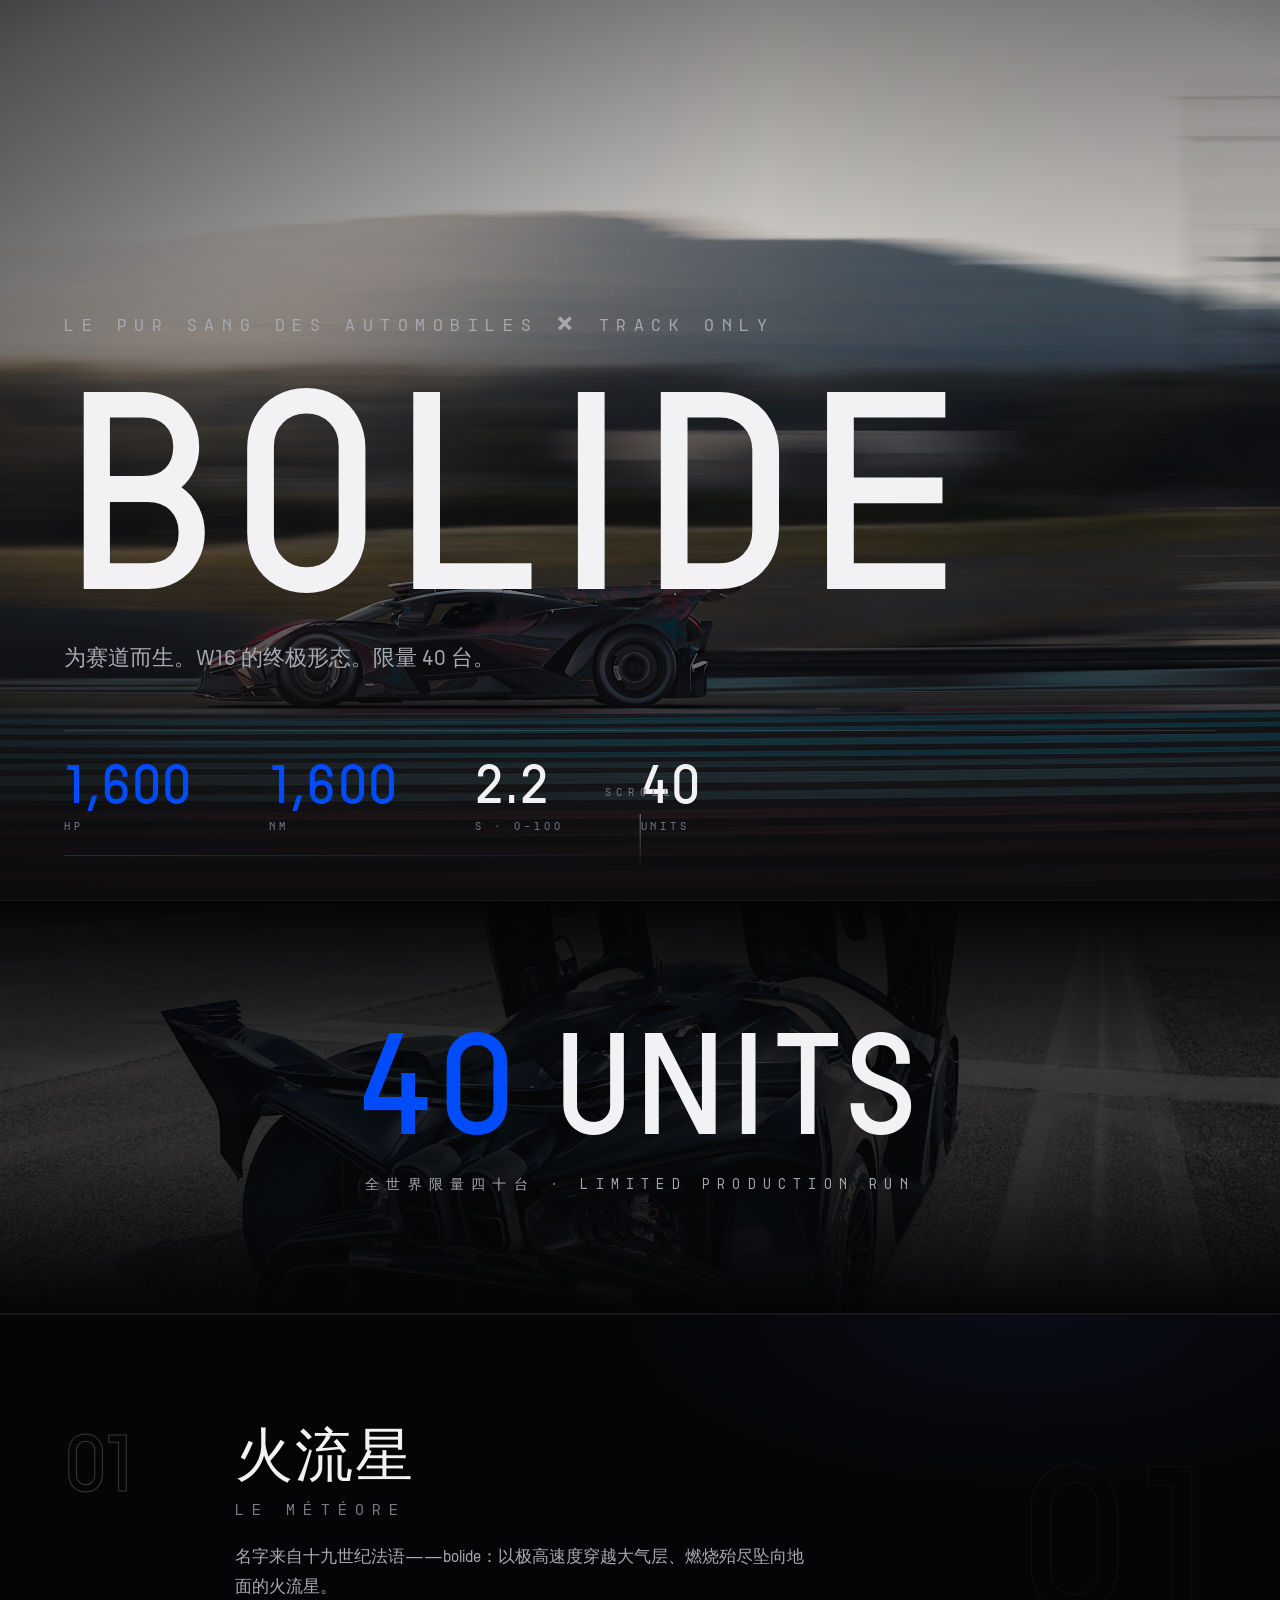
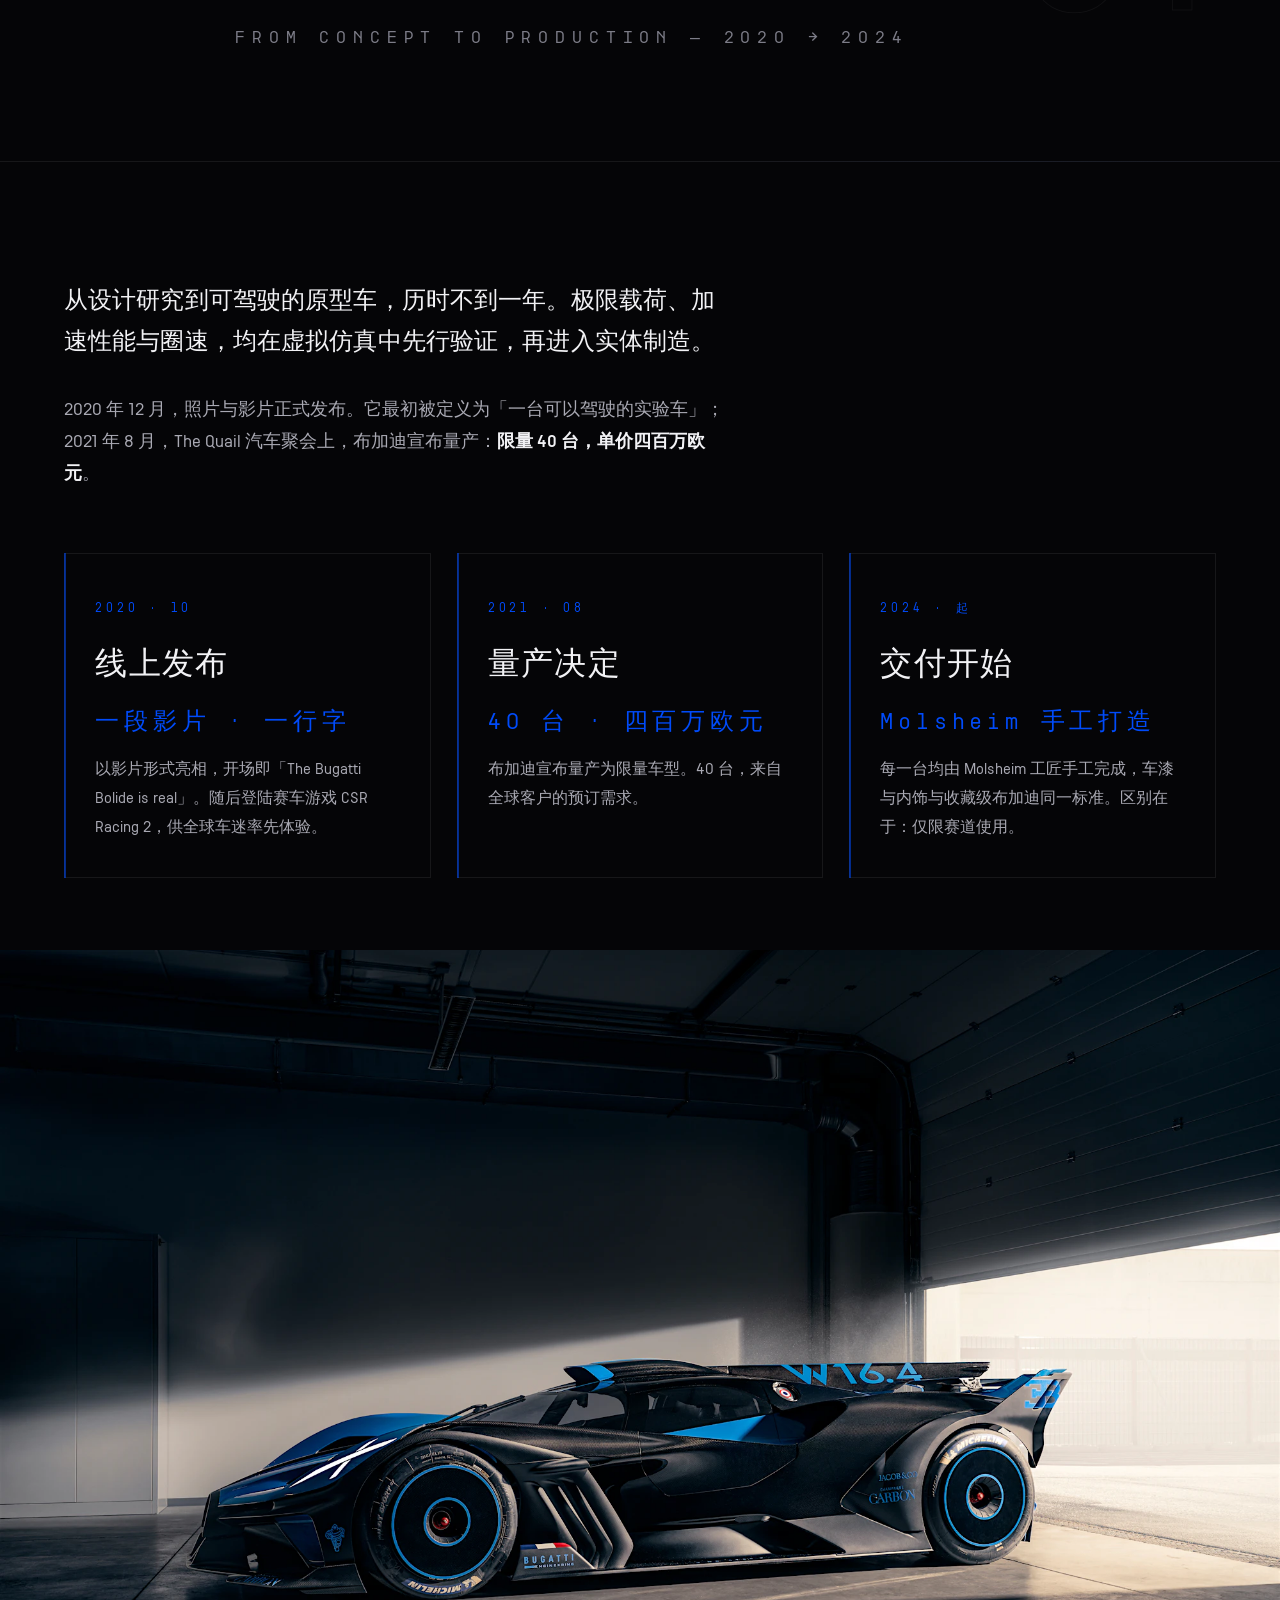
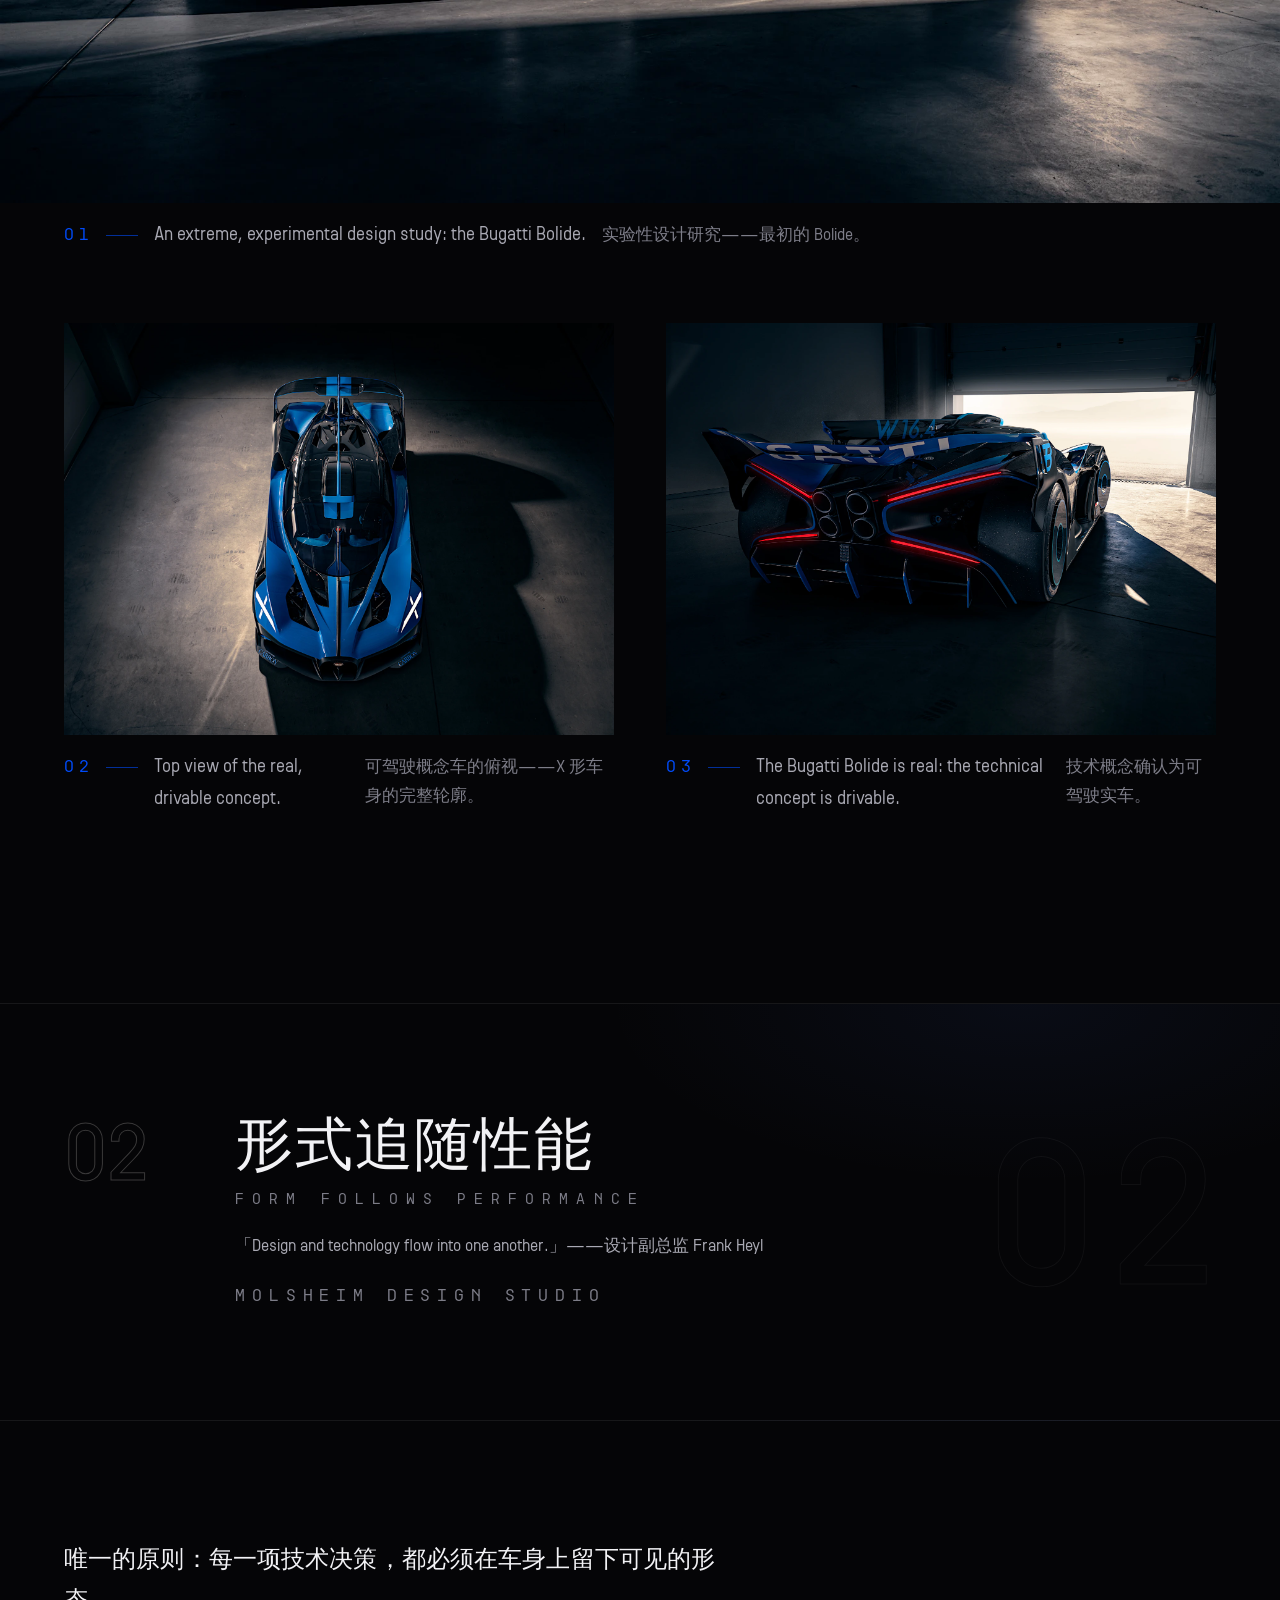
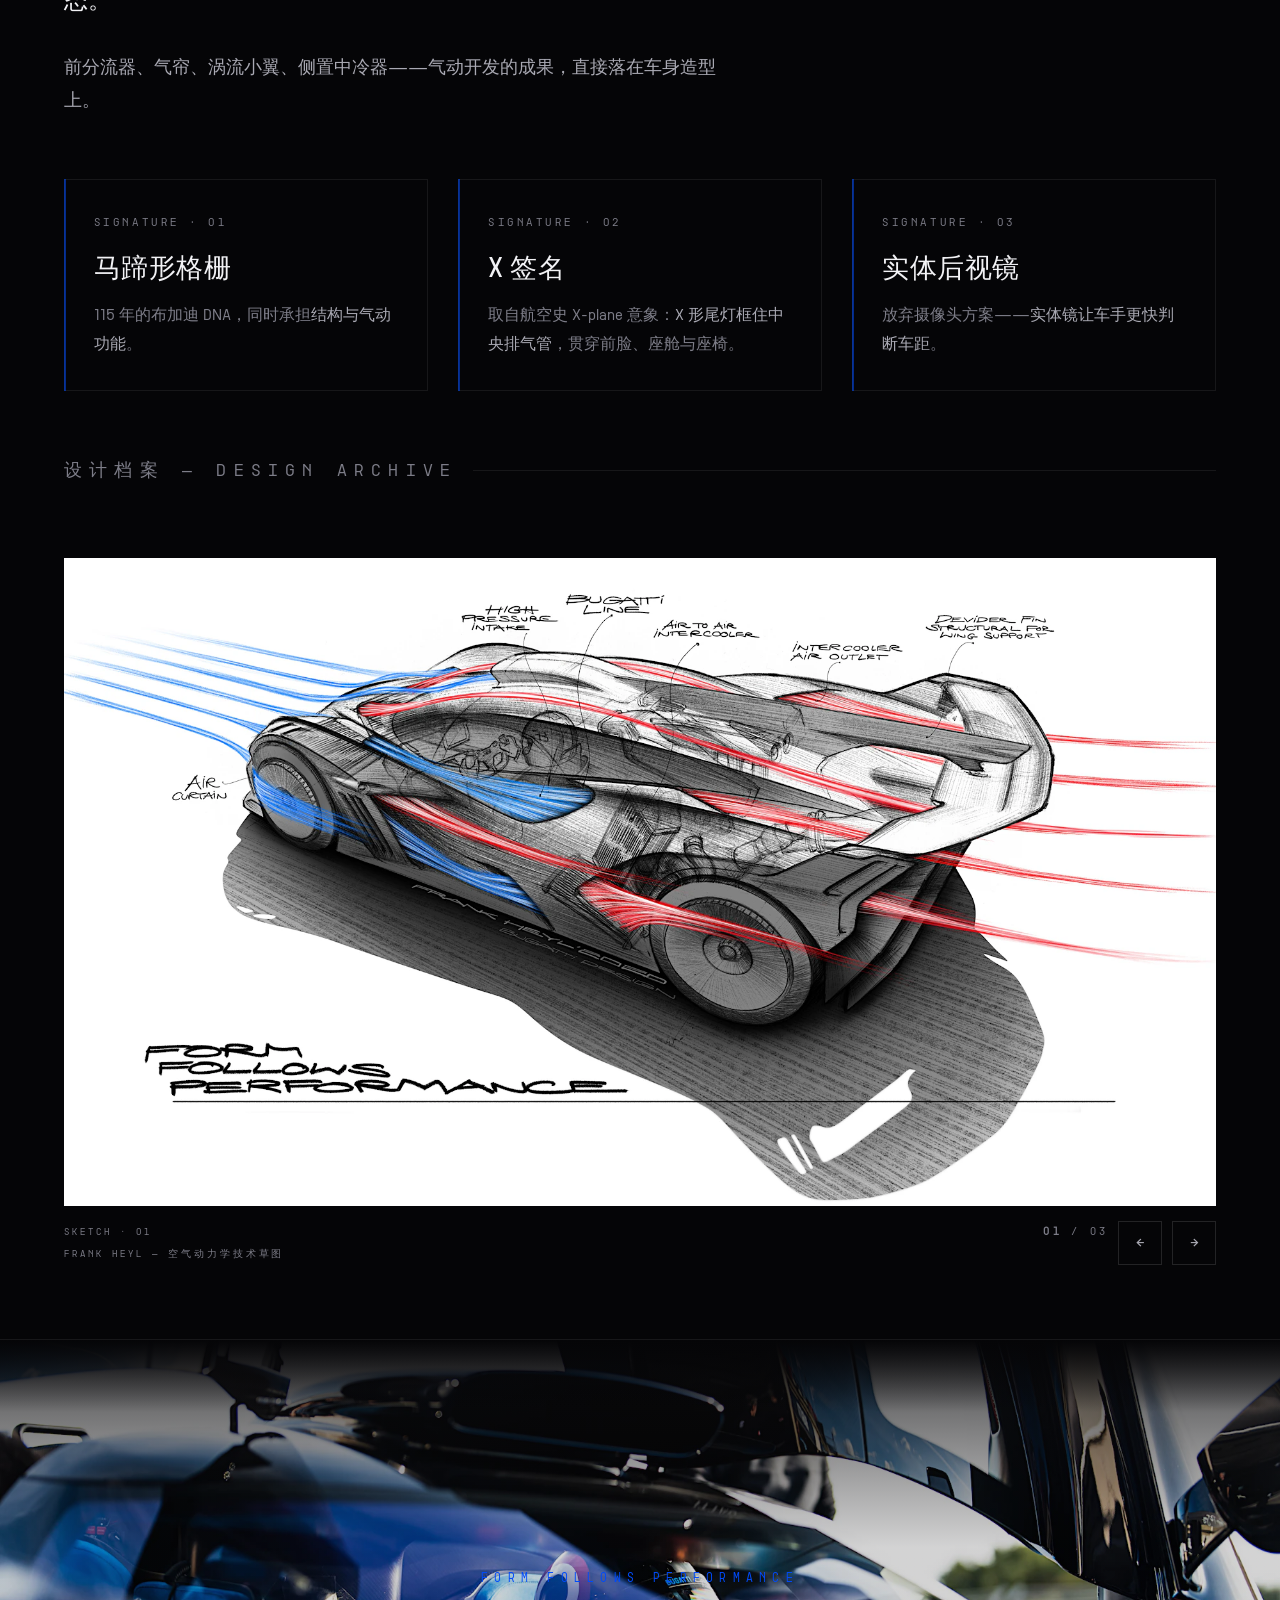
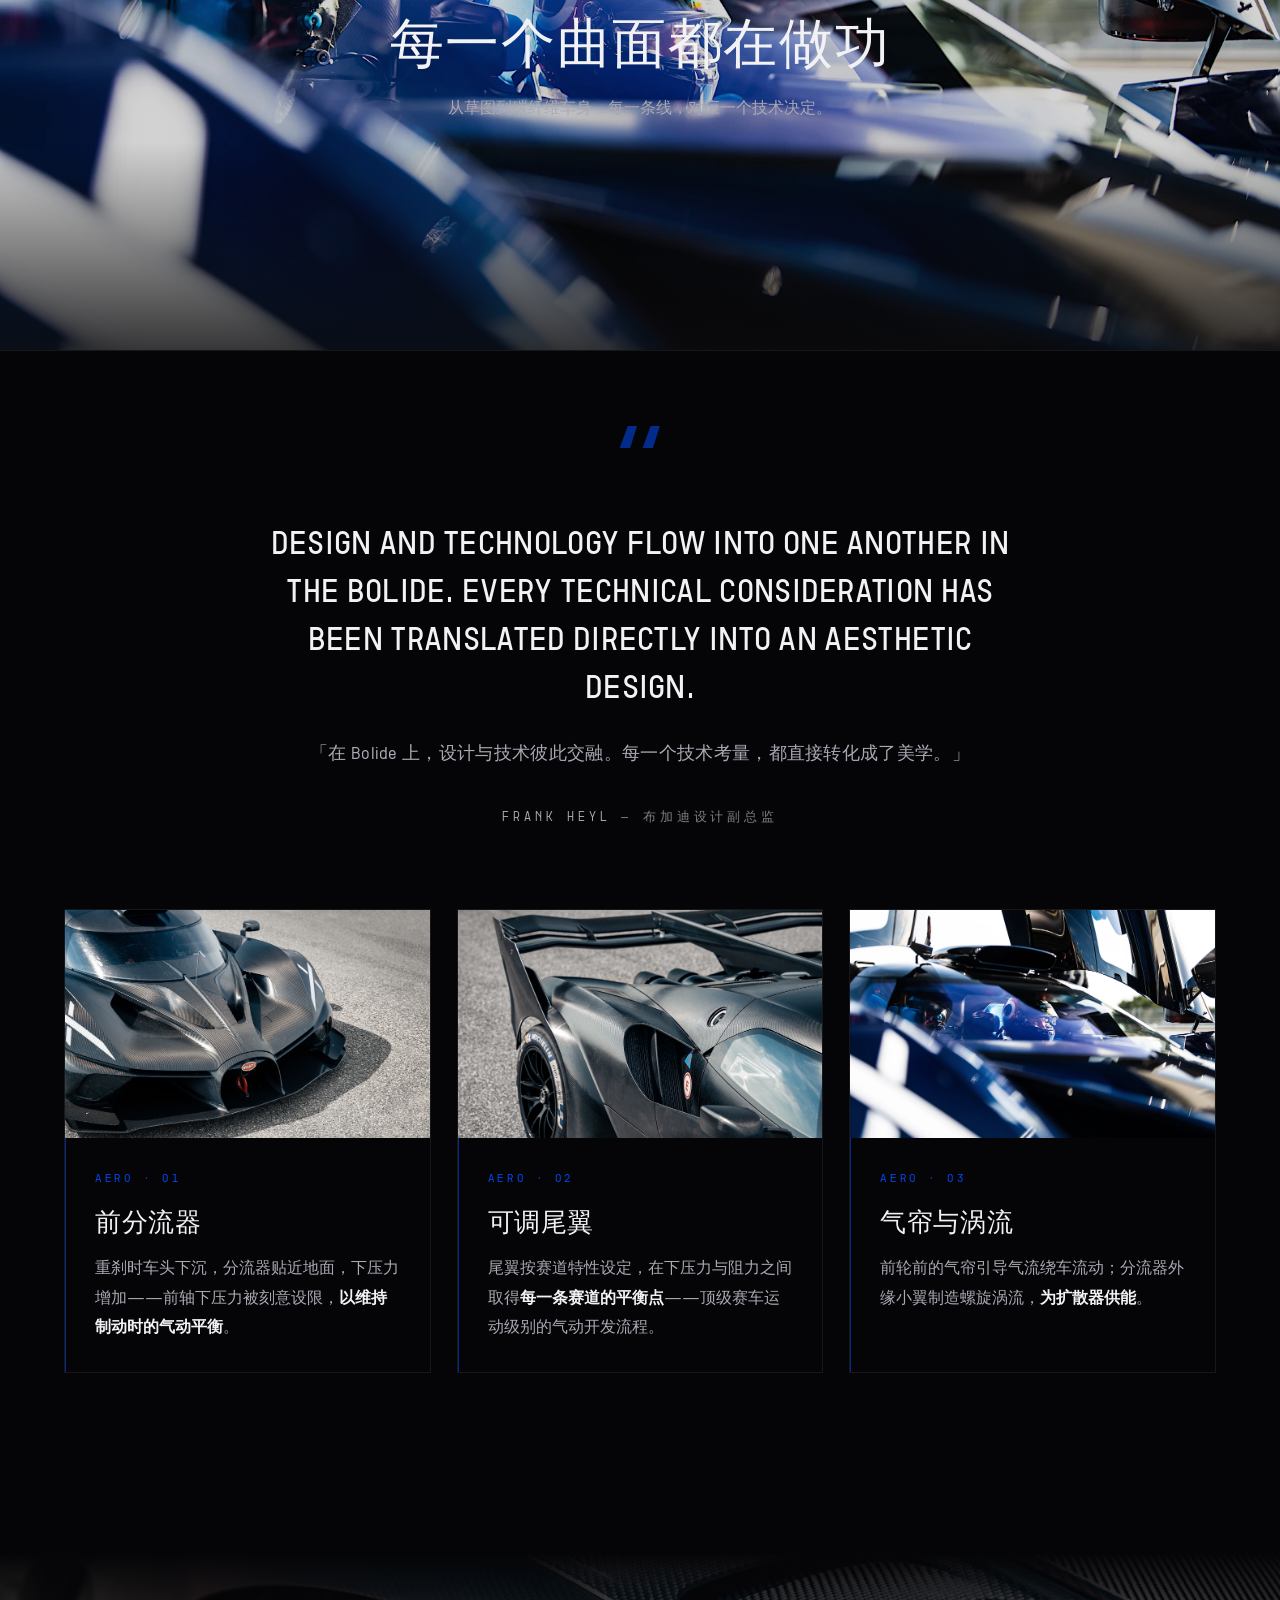
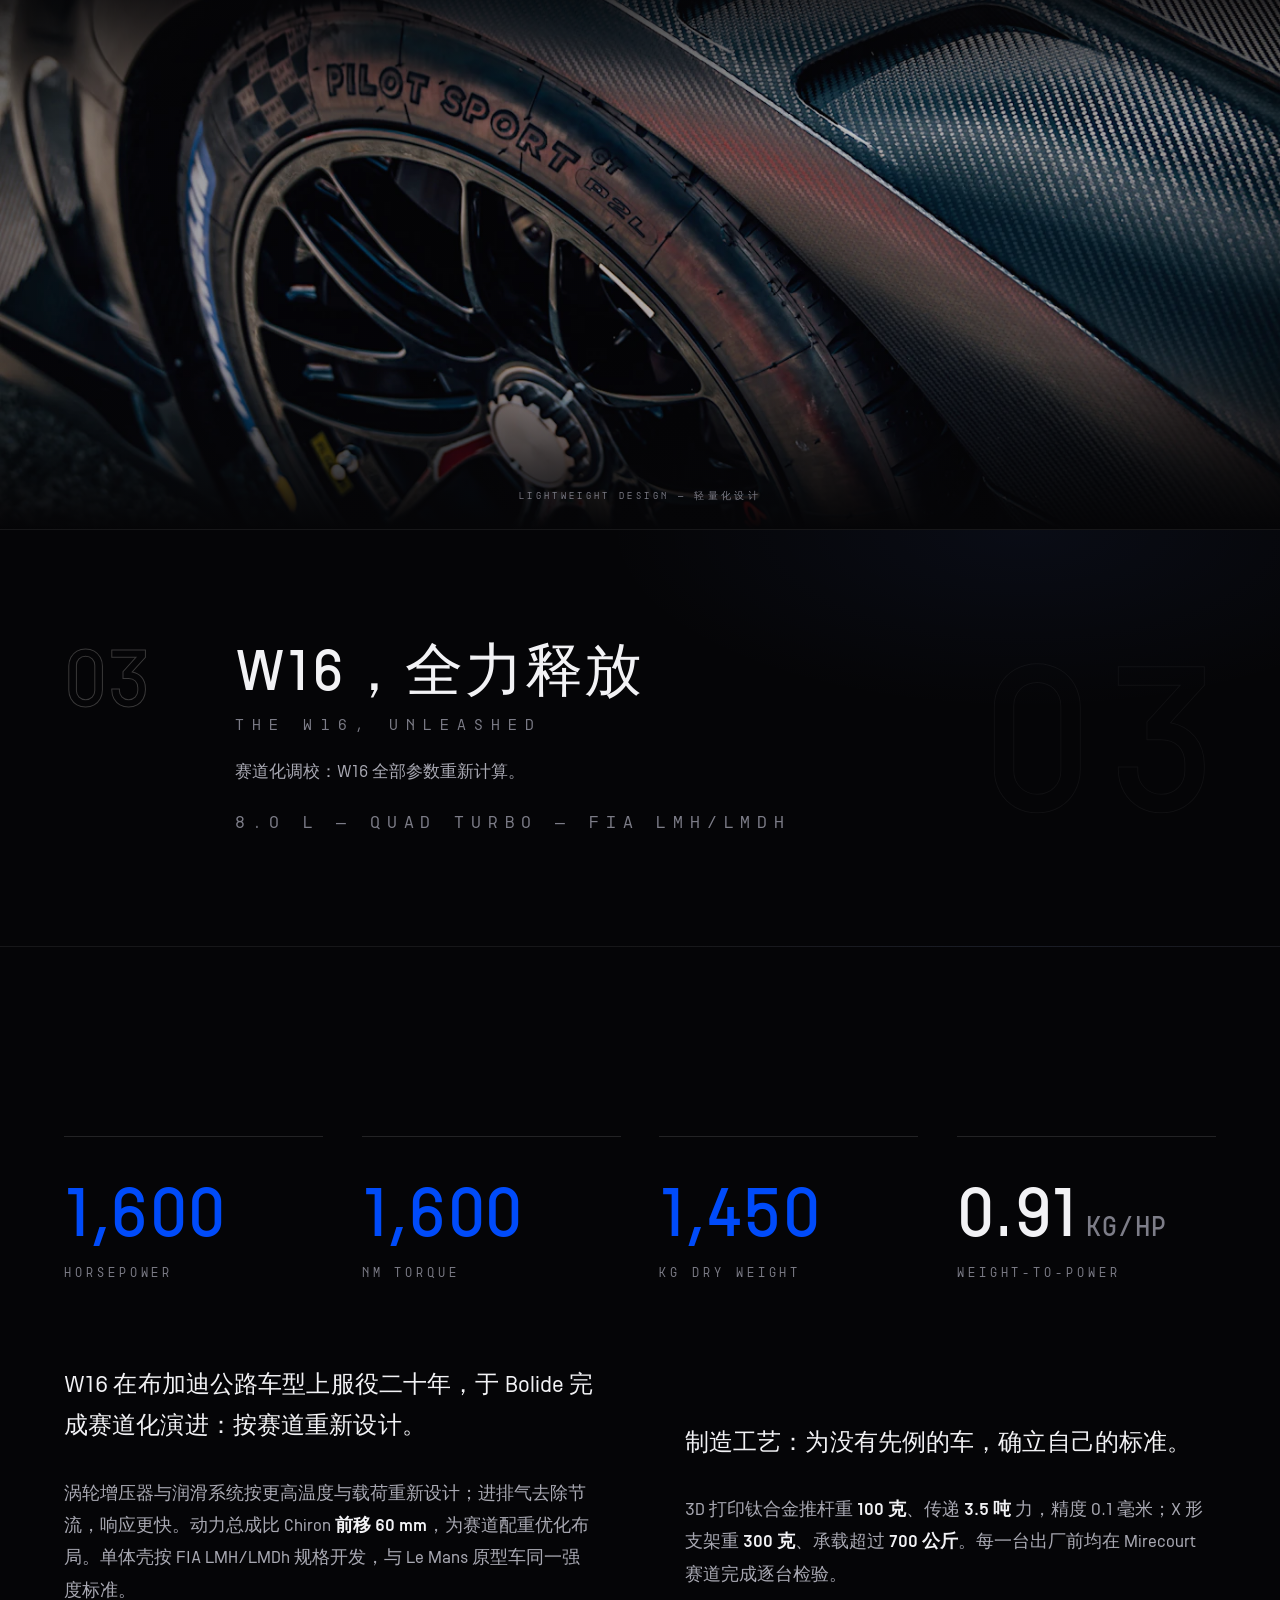
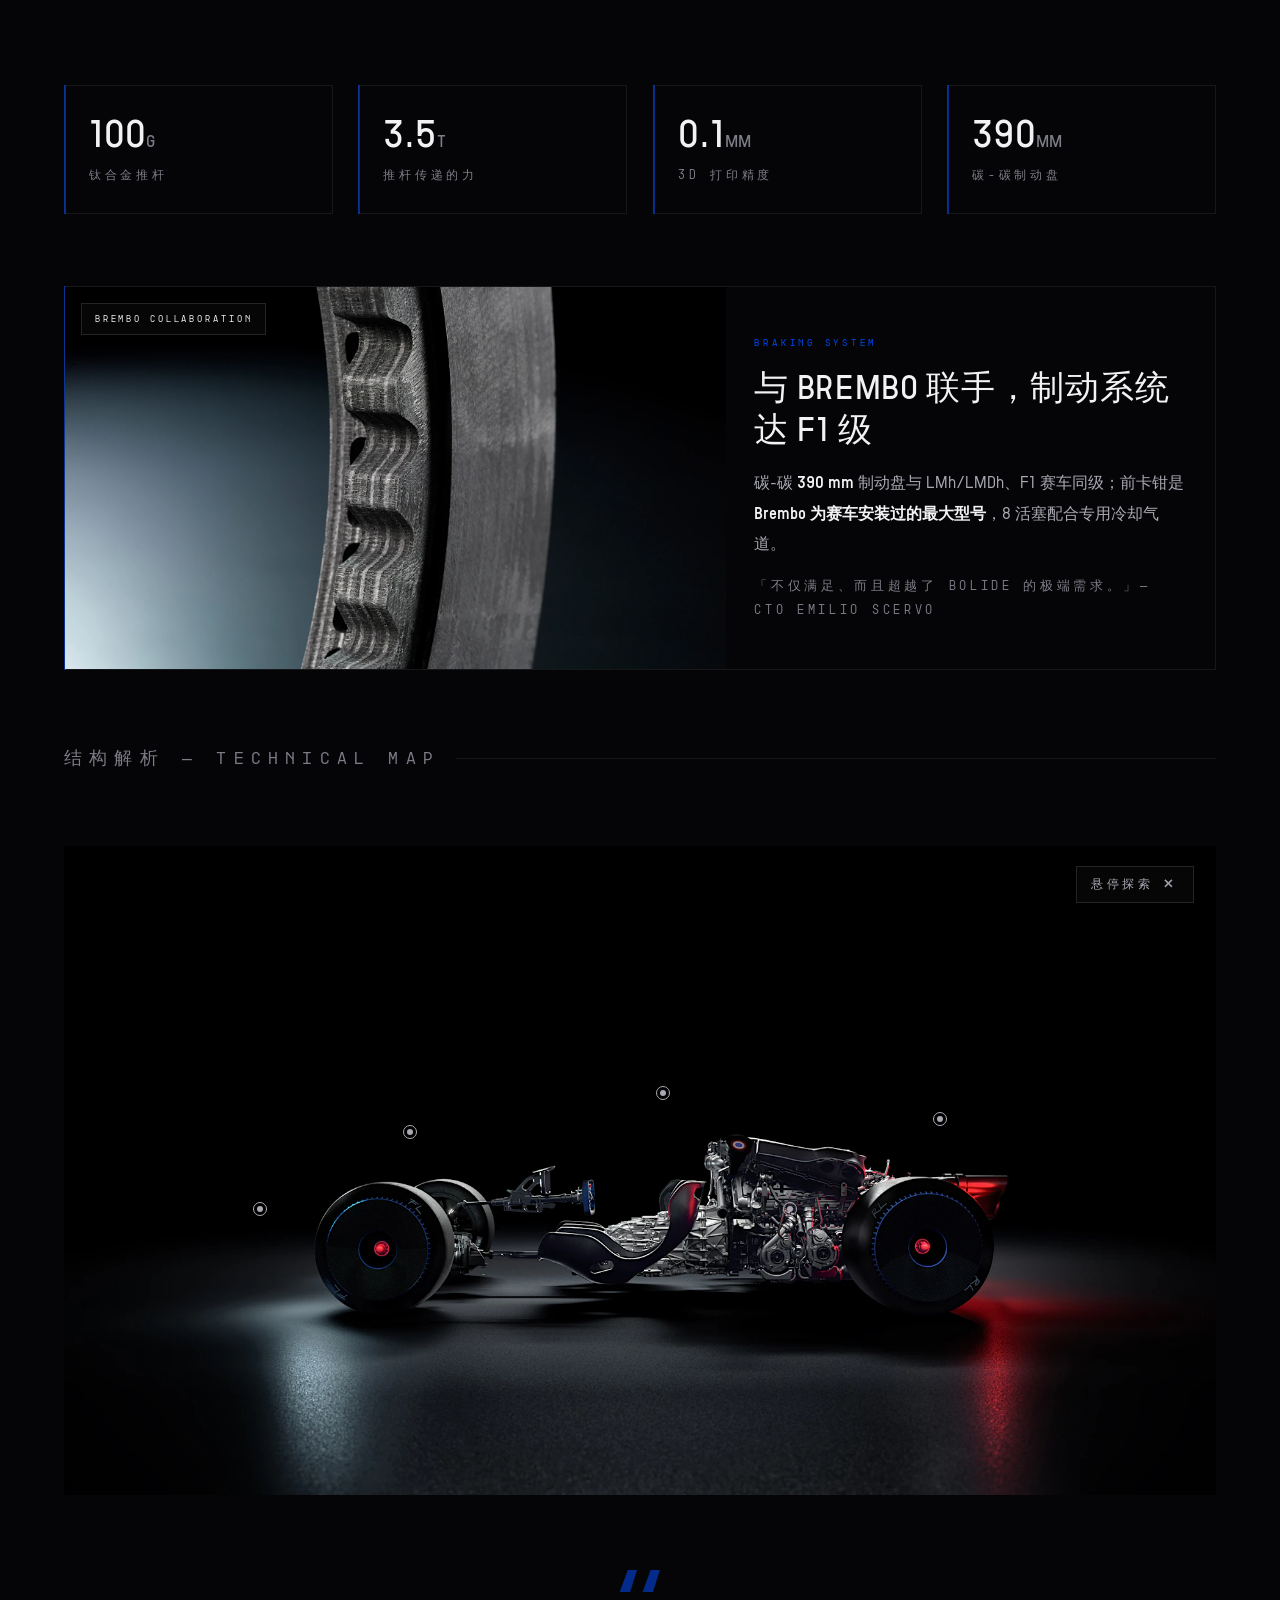
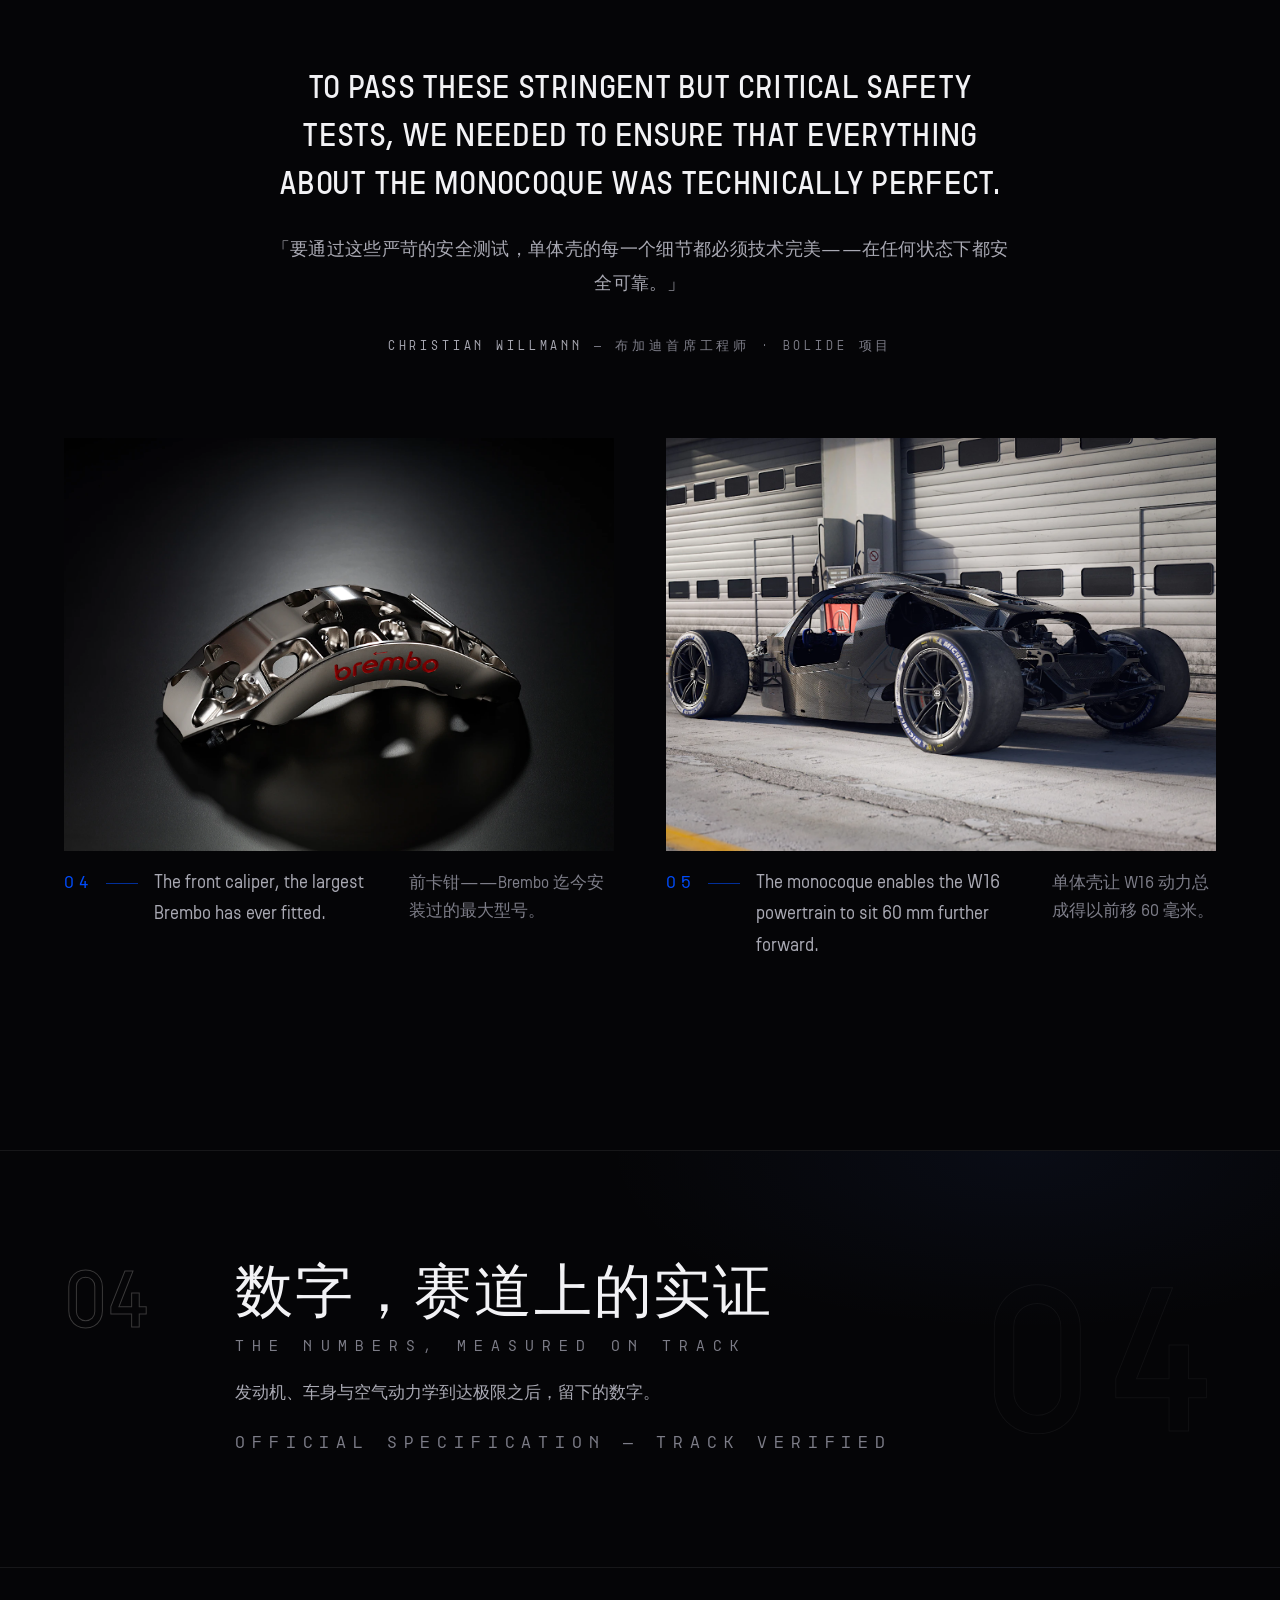
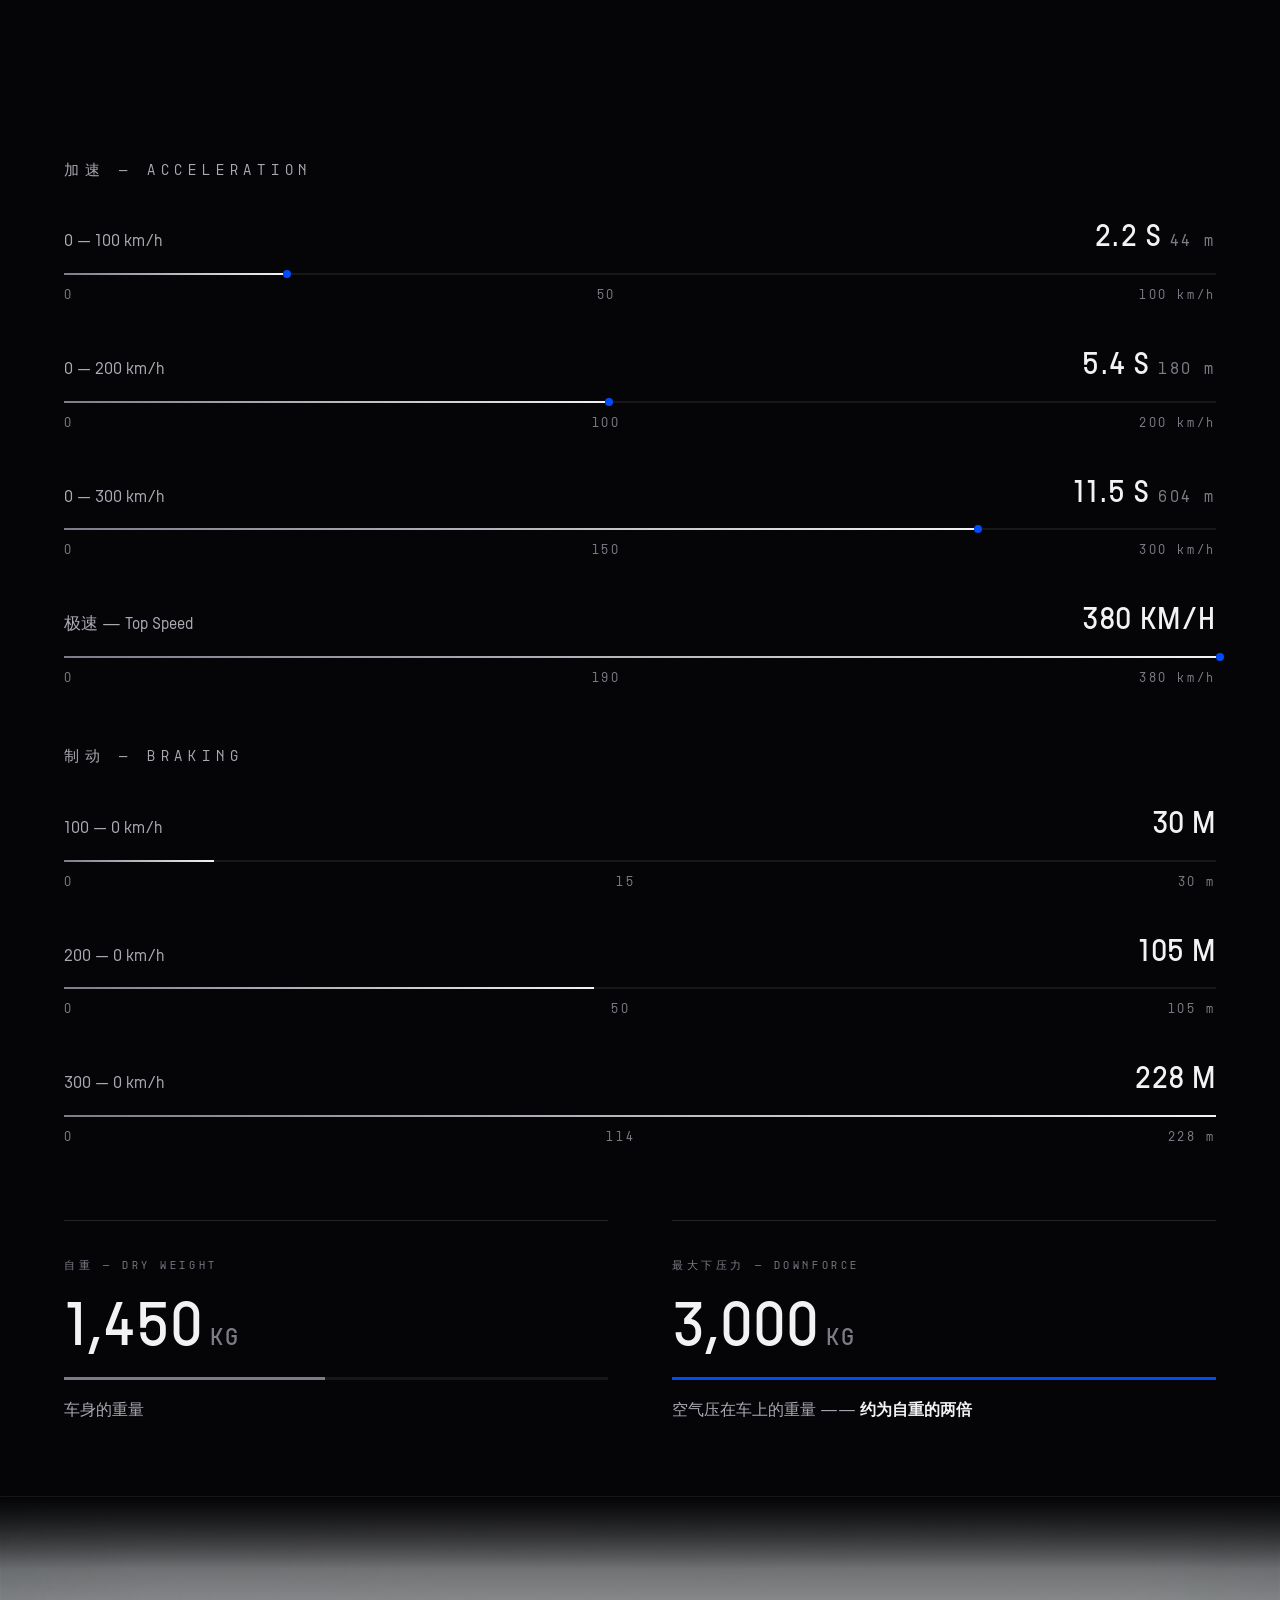
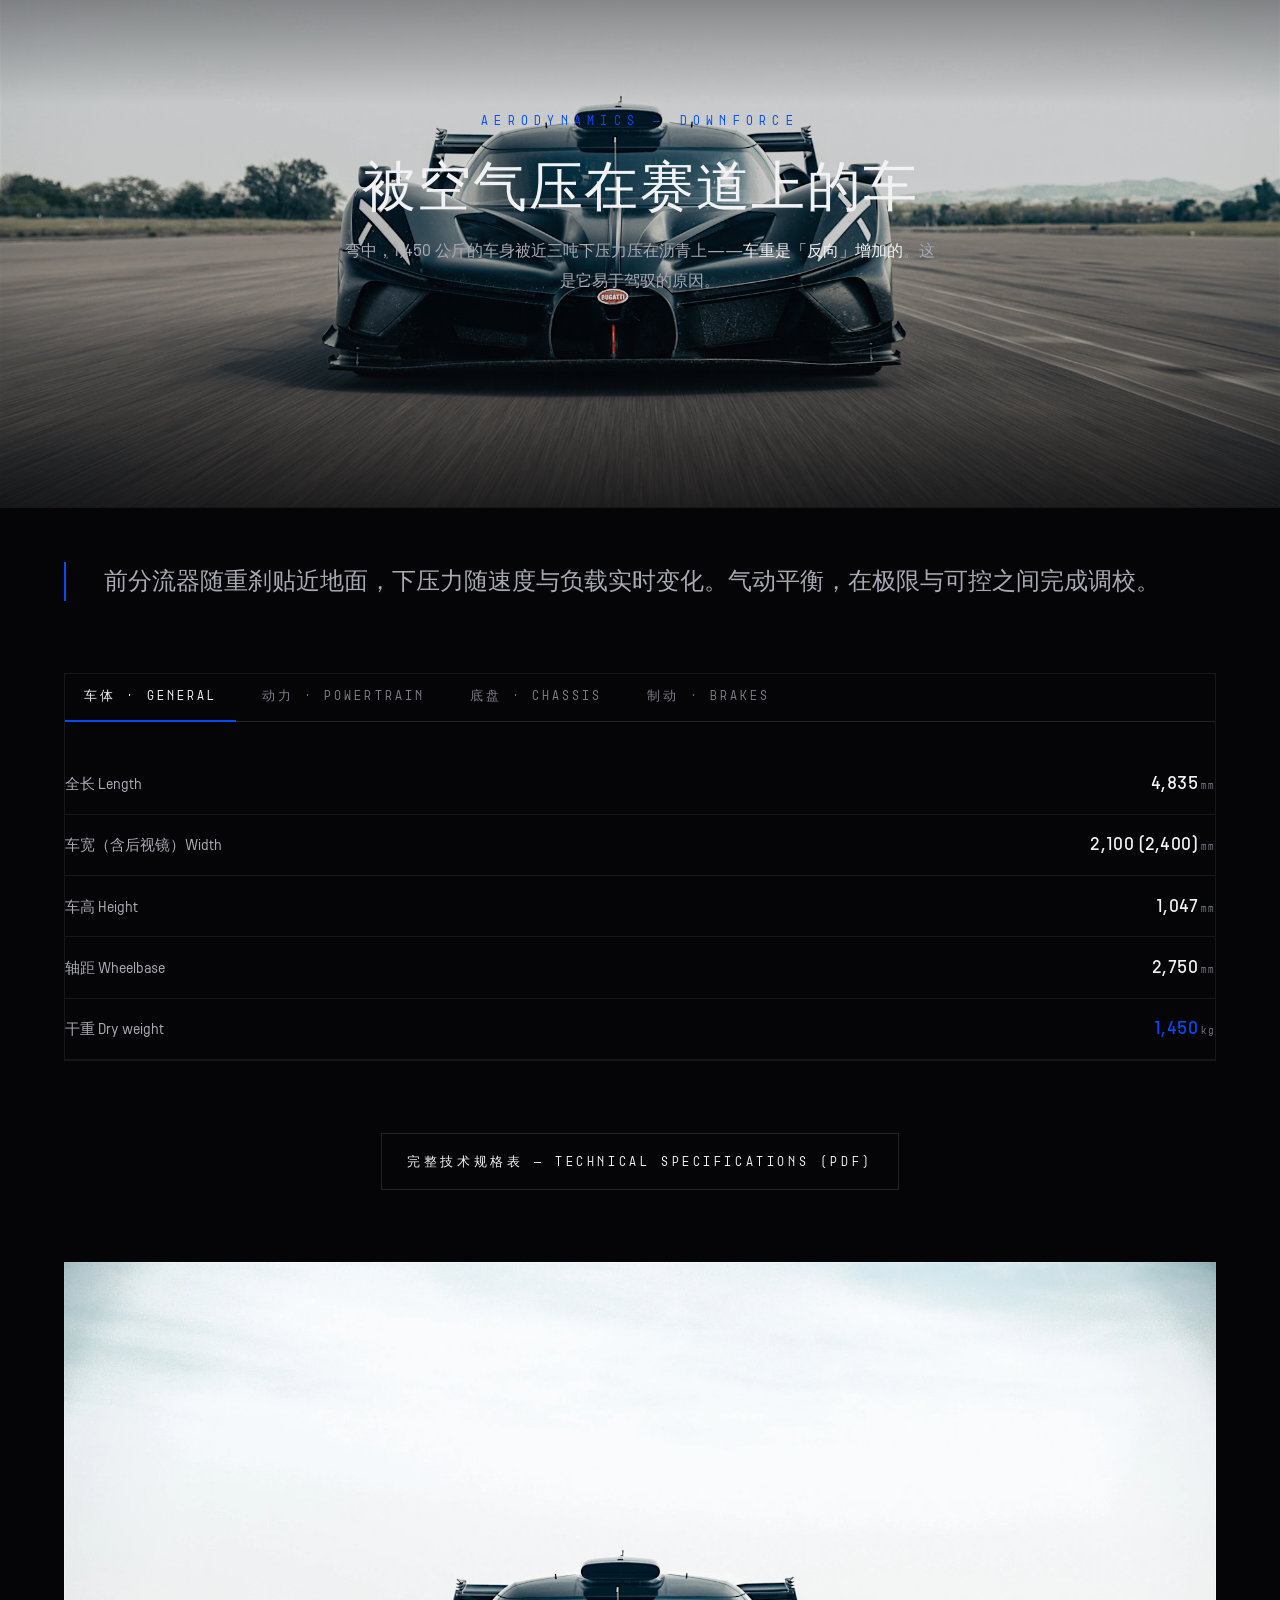
==== index.html @ 10729a1d "v17：删除记录与周边 — Recognition 区块（4 个荣誉卡，双语）；削减到只剩驾驶→赛道驾驶的纯粹（en: The Purity of Track Driving）；下压力 ≈3,000 " ====
﻿<!DOCTYPE html>
<html lang="zh-CN">
<head>
<meta charset="UTF-8">
<meta name="viewport" content="width=device-width, initial-scale=1.0">
<title>BOLIDE — Bugatti Bolide</title>
<meta name="description" content="布加迪 Bolide：为赛道而生的机器。1,600 马力 W16、1,450 公斤干重、限量 40 台——从设计草图到赛道纪事的完整叙事。">
<meta property="og:type" content="website">
<meta property="og:title" content="BOLIDE — Bugatti Bolide">
<meta property="og:description" content="为赛道而生的机器。W16 的最终形态——1,600 hp / 1,450 kg / 限量 40 台。">
<meta property="og:image" content="assets/hero.webp">
<meta property="og:url" content="https://bolide.hypercar.site/">
<meta name="twitter:card" content="summary_large_image">
<link rel="stylesheet" href="css/style.css">
<link rel="manifest" href="manifest.json">
<link rel="icon" href="data:image/svg+xml,%3Csvg xmlns='http://www.w3.org/2000/svg' viewBox='0 0 100 100'%3E%3Crect width='100' height='100' fill='%230b0b0d'/%3E%3Ctext x='50' y='68' font-size='62' text-anchor='middle' fill='%23f4f2ee' font-family='serif'%3EB%3C/text%3E%3C/svg%3E">
<script>
/* 海外访客自动进入英文版；用户主动选择过中文则不跳转 */
(function () {
  if (localStorage.getItem('bolide-lang') === 'zh') return;
  fetch('https://ipapi.co/json/')
    .then(function (r) { return r.json(); })
    .then(function (d) {
      if (d && d.country_code && d.country_code !== 'CN') {
        localStorage.setItem('bolide-lang', 'en');
        location.replace('en.html');
      }
    }).catch(function () {});
})();
</script>
</head>
<body>

<header class="nav" id="nav">
  <a class="nav__brand" href="#hero">BOLIDE</a>
  <div class="nav__right">
    <a class="nav__lang" href="en.html" onclick="localStorage.setItem('bolide-lang','en')">EN</a>
    <button class="nav__menu" id="menuBtn" aria-expanded="false">目录</button>
  </div>
</header>

<div class="docmenu" id="docmenu">
  <nav class="docmenu__list" aria-label="目录">
    <a href="#hero"><i>00</i>封面</a>
    <a href="#ch01"><i>01</i>火流星</a>
    <a href="#ch02"><i>02</i>设计</a>
    <a href="#ch03"><i>03</i>工程</a>
    <a href="#ch04"><i>04</i>性能</a>
    <a href="#ch05"><i>05</i>座舱</a>
    <a href="#ch06"><i>06</i>赛道纪事</a>
    <a href="#ch07"><i>07</i>传承</a>
  </nav>
</div>

<main>

<!-- ============ HERO ============ -->
<section class="hero" id="hero">
  <div class="hero__media">
    <video autoplay muted loop playsinline preload="metadata" poster="assets/hero.webp">
      <source src="assets/web/hero.mp4" type="video/mp4">
    </video>
    <div class="hero__veil"></div>
  </div>
  <div class="hero__content">
    <p class="hero__tag">LE PUR SANG DES AUTOMOBILES <b>✕</b> TRACK ONLY</p>
    <h1 class="hero__title">BOLIDE</h1>
    <p class="hero__sub">为赛道而生。W16 的终极形态。限量 40 台。</p>
    <div class="hero__data">
      <div><b><em data-count="1600">0</em></b><span>HP</span></div>
      <div><b><em data-count="1600">0</em></b><span>NM</span></div>
      <div><b>2.2</b><span>S · 0–100</span></div>
      <div><b>40</b><span>UNITS</span></div>
    </div>
  </div>
  <div class="hero__scroll" aria-hidden="true">SCROLL</div>
</section>

<!-- ============ 限量声明 ============ -->
<section class="limited reveal">
  <div class="limited__media">
    <img src="assets/doc02-40units.webp" alt="Bolide 限量 40 台" loading="lazy" width="1800" height="1200">
  </div>
  <div class="limited__veil"></div>
  <div class="limited__inner">
    <span class="limited__num"><em>40</em> UNITS</span>
    <span class="limited__label">全世界限量四十台 · Limited Production Run</span>
  </div>
</section>

<!-- ============ 01 火流星 ============ -->
<div class="chapter-break reveal" id="ch01" data-watermark="01">
  <div class="chapter-break__inner">
    <span class="chapter-break__no">01</span>
    <div>
      <h2>火流星<span class="latin">Le Météore</span></h2>
      <p>名字来自十九世纪法语——bolide：以极高速度穿越大气层、燃烧殆尽坠向地面的火流星。</p>
      <span class="chapter-break__meta">From Concept to Production — 2020 → 2024</span>
    </div>
  </div>
</div>

<section class="chapter">
  <div class="chapter__inner">
    <div class="prose reveal">
      <p class="lead">从设计研究到可驾驶的原型车，历时不到一年。极限载荷、加速性能与圈速，均在虚拟仿真中先行验证，再进入实体制造。</p>
      <p>2020 年 12 月，照片与影片正式发布。它最初被定义为「一台可以驾驶的实验车」；2021 年 8 月，The Quail 汽车聚会上，布加迪宣布量产：<b>限量 40 台，单价四百万欧元</b>。</p>
    </div>
  </div>

  <!-- 章节视频：概念发布 -->
    <div class="chapter__inner">
    <!-- 历史数字卡 -->
    <div class="hcards reveal">
      <div class="hcard">
        <span class="hcard__year">2020 · 10</span>
        <h3>线上发布</h3>
        <span class="hcard__num">一段影片 · 一行字</span>
        <p>以影片形式亮相，开场即「The Bugatti Bolide is real」。随后登陆赛车游戏 CSR Racing 2，供全球车迷率先体验。</p>
      </div>
      <div class="hcard">
        <span class="hcard__year">2021 · 08</span>
        <h3>量产决定</h3>
        <span class="hcard__num">40 台 · 四百万欧元</span>
        <p>布加迪宣布量产为限量车型。40 台，来自全球客户的预订需求。</p>
      </div>
      <div class="hcard">
        <span class="hcard__year">2024 · 起</span>
        <h3>交付开始</h3>
        <span class="hcard__num">Molsheim 手工打造</span>
        <p>每一台均由 Molsheim 工匠手工完成，车漆与内饰与收藏级布加迪同一标准。区别在于：仅限赛道使用。</p>
      </div>
    </div>
  </div>

  <figure class="figure figure--full reveal">
    <div class="figure__media">
      <img src="assets/doc01-concept.webp" alt="Bugatti Bolide 概念设计" loading="lazy" width="2000" height="1334">
    </div>
    <figcaption class="figure__cap" style="max-width:var(--w-doc);margin-left:auto;margin-right:auto;padding:0 clamp(1.5rem,5vw,4rem);">
      <span class="no">01</span>
      <span class="en">An extreme, experimental design study: the Bugatti Bolide.</span>
      <span class="zh">实验性设计研究——最初的 Bolide。</span>
    </figcaption>
  </figure>

  <div class="chapter__inner">
    <div class="figrow reveal">
      <figure class="figure">
        <div class="figure__media">
          <img src="assets/doc01-topview.webp" alt="Bolide 俯视图" loading="lazy" width="2000" height="1334">
        </div>
        <figcaption class="figure__cap">
          <span class="no">02</span>
          <span class="en">Top view of the real, drivable concept.</span>
          <span class="zh">可驾驶概念车的俯视——X 形车身的完整轮廓。</span>
        </figcaption>
      </figure>
      <figure class="figure">
        <div class="figure__media">
          <img src="assets/doc01-real.webp" alt="Bolide 实车" loading="lazy" width="2000" height="1334">
        </div>
        <figcaption class="figure__cap">
          <span class="no">03</span>
          <span class="en">The Bugatti Bolide is real: the technical concept is drivable.</span>
          <span class="zh">技术概念确认为可驾驶实车。</span>
        </figcaption>
      </figure>
    </div>
  </div>
</section>

<!-- ============ 02 设计 ============ -->
<div class="chapter-break chapter-break--dark reveal" id="ch02" data-watermark="02">
  <div class="chapter-break__inner">
    <span class="chapter-break__no">02</span>
    <div>
      <h2>形式追随性能<span class="latin">Form Follows Performance</span></h2>
      <p>「Design and technology flow into one another.」——设计副总监 Frank Heyl</p>
      <span class="chapter-break__meta">Molsheim Design Studio</span>
    </div>
  </div>
</div>

<section class="chapter">
  <div class="chapter__inner">
    <div class="prose reveal">
      <p class="lead">唯一的原则：每一项技术决策，都必须在车身上留下可见的形态。</p>
      <p>前分流器、气帘、涡流小翼、侧置中冷器——气动开发的成果，直接落在车身造型上。</p>
    </div>

    <!-- 编号要点卡 -->
    <div class="points reveal">
      <div class="point">
        <span class="point__no">Signature · 01</span>
        <h3>马蹄形格栅</h3>
        <p>115 年的布加迪 DNA，同时承担<b>结构与气动功能</b>。</p>
      </div>
      <div class="point">
        <span class="point__no">Signature · 02</span>
        <h3>X 签名</h3>
        <p>取自航空史 X-plane 意象：<b>X 形尾灯框住中央排气管</b>，贯穿前脸、座舱与座椅。</p>
      </div>
      <div class="point">
        <span class="point__no">Signature · 03</span>
        <h3>实体后视镜</h3>
        <p>放弃摄像头方案——<b>实体镜让车手更快判断车距</b>。</p>
      </div>
    </div>
  </div>

  <!-- 草图轮播 -->
  <div class="chapter__inner">
    <span class="sec-label reveal">设计档案 — Design Archive</span>
    <div class="slider reveal" id="sketchSlider">
      <div class="slider__stage">
        <img src="assets/doc03-aero-sketch.webp" alt="Frank Heyl 气动草图" loading="lazy" width="1800" height="1013" data-cap="Frank Heyl — 空气动力学技术草图">
        <img src="assets/sketch-topview.webp" alt="俯视设计草图" loading="lazy" width="1800" height="1013" data-cap="Artur Hindalong — 俯视布局草图">
        <img src="assets/doc05-interior-sketch.webp" alt="Aldo Sica 内饰草图" loading="lazy" width="1800" height="1013" data-cap="Aldo Sica — 座舱内饰草图">
      </div>
      <div class="slider__cap">
        <span class="info"><span id="sketchCapLabel">Sketch · 01</span><span id="sketchCapText">Frank Heyl — 空气动力学技术草图</span></span>
        <div class="slider__nav">
          <span class="slider__count"><b id="sketchCur">01</b> / 03</span>
          <button class="slider__btn" id="sketchPrev" aria-label="上一张">←</button>
          <button class="slider__btn" id="sketchNext" aria-label="下一张">→</button>
        </div>
      </div>
    </div>
  </div>

  <!-- 章节视频：设计 -->
  <div class="chapter-video reveal">
    <video autoplay muted loop playsinline preload="metadata" poster="assets/doc03-details.webp">
      <source src="assets/web/moodcut2.mp4" type="video/mp4">
    </video>
    <div class="chapter-video__veil"></div>
    <div class="chapter-video__inner">
      <span class="chapter-video__no">Form Follows Performance</span>
      <h3>每一个曲面都在做功</h3>
      <p>从草图到碳纤维车身，每一条线，对应一个技术决定。</p>
    </div>
  </div>

  <div class="chapter__inner">
    <div class="quote reveal">
      <blockquote>Design and technology flow into one another in the Bolide. Every technical consideration has been translated directly into an aesthetic design.<span class="zh">「在 Bolide 上，设计与技术彼此交融。每一个技术考量，都直接转化成了美学。」</span></blockquote>
      <figcaption><b>Frank Heyl</b> — 布加迪设计副总监</figcaption>
    </div>

    <!-- 图卡：三个气动细节 -->
    <div class="dcards reveal">
      <div class="dcard">
        <img src="assets/doc03-splitter.webp" alt="前分流器" loading="lazy" width="1800" height="1200">
        <div class="dcard__body">
          <span class="no">Aero · 01</span>
          <h3>前分流器</h3>
          <p>重刹时车头下沉，分流器贴近地面，下压力增加——前轴下压力被刻意设限，<b>以维持制动时的气动平衡</b>。</p>
        </div>
      </div>
      <div class="dcard">
        <img src="assets/doc03-rearwing.webp" alt="尾翼" loading="lazy" width="1800" height="1200">
        <div class="dcard__body">
          <span class="no">Aero · 02</span>
          <h3>可调尾翼</h3>
          <p>尾翼按赛道特性设定，在下压力与阻力之间取得<b>每一条赛道的平衡点</b>——顶级赛车运动级别的气动开发流程。</p>
        </div>
      </div>
      <div class="dcard">
        <img src="assets/doc03-details.webp" alt="细节光影" loading="lazy" width="1800" height="1200">
        <div class="dcard__body">
          <span class="no">Aero · 03</span>
          <h3>气帘与涡流</h3>
          <p>前轮前的气帘引导气流绕车流动；分流器外缘小翼制造螺旋涡流，<b>为扩散器供能</b>。</p>
        </div>
      </div>
    </div>
  </div>
</section>

<!-- 全宽过渡图 -->
<div class="breath reveal" aria-hidden="true">
  <img src="assets/doc02-lightweight.webp" alt="" loading="lazy">
  <div class="breath__veil"></div>
  <span class="breath__cap">Lightweight Design — 轻量化设计</span>
</div>

<!-- ============ 03 工程 ============ -->
<div class="chapter-break reveal" id="ch03" data-watermark="03">
  <div class="chapter-break__inner">
    <span class="chapter-break__no">03</span>
    <div>
      <h2>W16，全力释放<span class="latin">The W16, Unleashed</span></h2>
      <p>赛道化调校：W16 全部参数重新计算。</p>
      <span class="chapter-break__meta">8.0 L — Quad Turbo — FIA LMH/LMDh</span>
    </div>
  </div>
</div>

<section class="chapter">
  <div class="chapter__inner">
    <!-- 巨型数字 -->
    <div class="bignums reveal">
      <div><b><em data-count="1600">0</em></b><span>Horsepower</span></div>
      <div><b><em data-count="1600">0</em></b><span>Nm Torque</span></div>
      <div><b><em data-count="1450">0</em></b><span>Kg Dry Weight</span></div>
      <div><b>0.91<small>KG/HP</small></b><span>Weight-to-Power</span></div>
    </div>

    <div class="split">
      <div class="prose reveal">
        <p class="lead">W16 在布加迪公路车型上服役二十年，于 Bolide 完成赛道化演进：按赛道重新设计。</p>
        <p>涡轮增压器与润滑系统按更高温度与载荷重新设计；进排气去除节流，响应更快。动力总成比 Chiron <b>前移 60 mm</b>，为赛道配重优化布局。单体壳按 FIA LMH/LMDh 规格开发，与 Le Mans 原型车同一强度标准。</p>
      </div>
      <div class="prose reveal">
        <p class="lead">制造工艺：为没有先例的车，确立自己的标准。</p>
        <p>3D 打印钛合金推杆重 <b>100 克</b>、传递 <b>3.5 吨</b> 力，精度 0.1 毫米；X 形支架重 <b>300 克</b>、承载超过 <b>700 公斤</b>。每一台出厂前均在 Mirecourt 赛道完成逐台检验。</p>
      </div>
    </div>

    <!-- 数据小卡 -->
    <div class="stats reveal">
      <div class="stat"><b>100<small style="font-size:.45em;color:var(--ink-faint)">g</small></b><span>钛合金推杆</span></div>
      <div class="stat"><b>3.5<small style="font-size:.45em;color:var(--ink-faint)">t</small></b><span>推杆传递的力</span></div>
      <div class="stat"><b>0.1<small style="font-size:.45em;color:var(--ink-faint)">mm</small></b><span>3D 打印精度</span></div>
      <div class="stat"><b>390<small style="font-size:.45em;color:var(--ink-faint)">mm</small></b><span>碳-碳制动盘</span></div>
    </div>
  </div>

  <!-- 制动视频卡 -->
  <div class="chapter__inner">
    <div class="webcard reveal">
      <div class="webcard__media">
        <video autoplay muted loop playsinline preload="metadata" poster="assets/doc04-brakes.webp">
          <source src="assets/web/brakes.mp4" type="video/mp4">
        </video>
        <span class="tag">BREMBO COLLABORATION</span>
      </div>
      <div class="webcard__body">
        <span class="no">Braking System</span>
        <h3>与 Brembo 联手，制动系统达 F1 级</h3>
        <p>碳-碳 <b>390 mm</b> 制动盘与 LMh/LMDh、F1 赛车同级；前卡钳是 <b>Brembo 为赛车安装过的最大型号</b>，8 活塞配合专用冷却气道。</p>
        <p class="meta">「不仅满足、而且超越了 Bolide 的极端需求。」— CTO Emilio Scervo</p>
      </div>
    </div>

    <!-- W16 热点探索 -->
    <span class="sec-label reveal">结构解析 — Technical Map</span>
    <div class="explorer reveal" id="explorer">
      <div class="explorer__img">
        <img src="assets/doc04-drivetrain.webp" alt="Bolide 驱动系统技术插图" loading="lazy" width="1800" height="1013">
        <span class="explorer__hint">悬停探索 ✕</span>
        <div class="hotspot" style="left:17%;top:56%;" data-h="0">
          <div class="hotspot__label"><b>碳-碳制动</b><small>390 mm 制动盘 · 8 活塞前卡钳<br>与 F1 / LMh 赛车同级</small></div>
        </div>
        <div class="hotspot" style="left:30%;top:44%;" data-h="1">
          <div class="hotspot__label"><b>推杆悬挂</b><small>前双叉臂 · 推杆 + 卧式弹簧减振器<br>LMP1 原型车同款架构</small></div>
        </div>
        <div class="hotspot" style="left:52%;top:38%;" data-h="2">
          <div class="hotspot__label"><b>W16 · 8.0 升</b><small>1,600 hp @ 7,050 rpm · 1,600 Nm<br>7,993 cc · 四涡轮</small></div>
        </div>
        <div class="hotspot" style="left:63%;top:56%;" data-h="3">
          <div class="hotspot__label"><b>四涡轮 · 赛道化</b><small>润滑与冷却为赛道重新设计<br>进排气去节流 · 新声浪</small></div>
        </div>
        <div class="hotspot" style="left:76%;top:42%;" data-h="4">
          <div class="hotspot__label"><b>7 速 DSG</b><small>全时四驱 · 前轴限滑差速锁<br>比 Chiron 前移 60 mm</small></div>
        </div>
      </div>
    </div>

    <div class="quote reveal">
      <blockquote>To pass these stringent but critical safety tests, we needed to ensure that everything about the monocoque was technically perfect.<span class="zh">「要通过这些严苛的安全测试，单体壳的每一个细节都必须技术完美——在任何状态下都安全可靠。」</span></blockquote>
      <figcaption><b>Christian Willmann</b> — 布加迪首席工程师 · Bolide 项目</figcaption>
    </div>

    <!-- 工程特写：卡钳与单体壳 -->
    <div class="figrow reveal">
      <figure class="figure">
        <div class="figure__media">
          <img src="assets/doc04-caliper.webp" alt="Brembo 前卡钳" loading="lazy" width="1800" height="1013">
        </div>
        <figcaption class="figure__cap">
          <span class="no">04</span>
          <span class="en">The front caliper, the largest Brembo has ever fitted.</span>
          <span class="zh">前卡钳——Brembo 迄今安装过的最大型号。</span>
        </figcaption>
      </figure>
      <figure class="figure">
        <div class="figure__media">
          <img src="assets/doc04-monocoque.webp" alt="单体壳与动力总成布局" loading="lazy" width="1800" height="1013">
        </div>
        <figcaption class="figure__cap">
          <span class="no">05</span>
          <span class="en">The monocoque enables the W16 powertrain to sit 60&nbsp;mm further forward.</span>
          <span class="zh">单体壳让 W16 动力总成得以前移 60 毫米。</span>
        </figcaption>
      </figure>
    </div>
  </div>
</section>

<!-- ============ 04 性能 ============ -->
<div class="chapter-break chapter-break--dark reveal" id="ch04" data-watermark="04">
  <div class="chapter-break__inner">
    <span class="chapter-break__no">04</span>
    <div>
      <h2>数字，赛道上的实证<span class="latin">The Numbers, Measured on Track</span></h2>
      <p>发动机、车身与空气动力学到达极限之后，留下的数字。</p>
      <span class="chapter-break__meta">Official Specification — Track Verified</span>
    </div>
  </div>
</div>

<section class="chapter">
  <div class="chapter__inner">
    <!-- 加速动画条 -->
    <div class="perf reveal">
      <div class="perf__group">
        <h3>加速 — Acceleration</h3>
        <div class="perf__bar">
          <div class="perf__bar-top"><span class="lbl">0 – 100 km/h</span><span class="val">2.2 s<small>44 m</small></span></div>
          <div class="perf__track"><div class="perf__fill" style="--w:19%;"></div><div class="perf__mark" style="left:19%;"></div></div>
          <div class="perf__scale"><span>0</span><span>50</span><span>100 km/h</span></div>
        </div>
        <div class="perf__bar">
          <div class="perf__bar-top"><span class="lbl">0 – 200 km/h</span><span class="val">5.4 s<small>180 m</small></span></div>
          <div class="perf__track"><div class="perf__fill" style="--w:47%;"></div><div class="perf__mark" style="left:47%;"></div></div>
          <div class="perf__scale"><span>0</span><span>100</span><span>200 km/h</span></div>
        </div>
        <div class="perf__bar">
          <div class="perf__bar-top"><span class="lbl">0 – 300 km/h</span><span class="val">11.5 s<small>604 m</small></span></div>
          <div class="perf__track"><div class="perf__fill" style="--w:79%;"></div><div class="perf__mark" style="left:79%;"></div></div>
          <div class="perf__scale"><span>0</span><span>150</span><span>300 km/h</span></div>
        </div>
        <div class="perf__bar">
          <div class="perf__bar-top"><span class="lbl">极速 — Top Speed</span><span class="val">380 km/h</span></div>
          <div class="perf__track"><div class="perf__fill" style="--w:100%;"></div><div class="perf__mark" style="left:100%;"></div></div>
          <div class="perf__scale"><span>0</span><span>190</span><span>380 km/h</span></div>
        </div>
      </div>
      <div class="perf__group">
        <h3>制动 — Braking</h3>
        <div class="perf__bar">
          <div class="perf__bar-top"><span class="lbl">100 – 0 km/h</span><span class="val">30 m</span></div>
          <div class="perf__track"><div class="perf__fill" style="--w:13%;"></div></div>
          <div class="perf__scale"><span>0</span><span>15</span><span>30 m</span></div>
        </div>
        <div class="perf__bar">
          <div class="perf__bar-top"><span class="lbl">200 – 0 km/h</span><span class="val">105 m</span></div>
          <div class="perf__track"><div class="perf__fill" style="--w:46%;"></div></div>
          <div class="perf__scale"><span>0</span><span>50</span><span>105 m</span></div>
        </div>
        <div class="perf__bar">
          <div class="perf__bar-top"><span class="lbl">300 – 0 km/h</span><span class="val">228 m</span></div>
          <div class="perf__track"><div class="perf__fill" style="--w:100%;"></div></div>
          <div class="perf__scale"><span>0</span><span>114</span><span>228 m</span></div>
        </div>
      </div>
    </div>

    <!-- 自重 vs 下压力 -->
    <div class="scale2 reveal">
      <div class="scale2__col">
        <span class="lbl">自重 — Dry Weight</span>
        <span class="num">1,450<small>KG</small></span>
        <div class="scale2__track"><div class="scale2__fill scale2__fill--self" style="--w:48%;"></div></div>
        <span class="scale2__note">车身的重量</span>
      </div>
      <div class="scale2__col">
        <span class="lbl">最大下压力 — Downforce</span>
        <span class="num">3,000<small>KG</small></span>
        <div class="scale2__track"><div class="scale2__fill scale2__fill--down" style="--w:100%;"></div></div>
        <span class="scale2__note">空气压在车上的重量 —— <b>约为自重的两倍</b></span>
      </div>
    </div>
  </div>

  <!-- 章节视频：下压力 -->
  <div class="chapter-video reveal">
    <video autoplay muted loop playsinline preload="metadata" poster="assets/doc02-numbers.webp">
      <source src="assets/web/downforce.mp4" type="video/mp4">
    </video>
    <div class="chapter-video__veil"></div>
    <div class="chapter-video__inner">
      <span class="chapter-video__no">Aerodynamics — Downforce</span>
      <h3>被空气压在赛道上的车</h3>
      <p>弯中，1,450 公斤的车身被近三吨下压力压在沥青上——<b>车重是「反向」增加的</b>。这是它易于驾驭的原因。</p>
    </div>
  </div>

  <div class="chapter__inner">
    <div class="inline-quote reveal">
      <p>前分流器随重刹贴近地面，下压力随速度与负载实时变化。气动平衡，在极限与可控之间完成调校。</p>
    </div>

    <!-- 规格 tab -->
    <div class="specs-tabs reveal" id="specsTabs">
      <div class="specs-tabs__nav" role="tablist">
        <button class="specs-tabs__btn is-on" data-tab="general" role="tab">车体 · General</button>
        <button class="specs-tabs__btn" data-tab="powertrain" role="tab">动力 · Powertrain</button>
        <button class="specs-tabs__btn" data-tab="chassis" role="tab">底盘 · Chassis</button>
        <button class="specs-tabs__btn" data-tab="brakes" role="tab">制动 · Brakes</button>
      </div>
      <div class="specs-tabs__panel is-on" data-panel="general">
        <div class="specs__group">
          <div class="specs__row"><span class="k">全长 Length</span><span class="v">4,835<span class="unit">mm</span></span></div>
          <div class="specs__row"><span class="k">车宽（含后视镜）Width</span><span class="v">2,100 (2,400)<span class="unit">mm</span></span></div>
          <div class="specs__row"><span class="k">车高 Height</span><span class="v">1,047<span class="unit">mm</span></span></div>
          <div class="specs__row"><span class="k">轴距 Wheelbase</span><span class="v">2,750<span class="unit">mm</span></span></div>
          <div class="specs__row specs__row--hl"><span class="k">干重 Dry weight</span><span class="v">1,450<span class="unit">kg</span></span></div>
        </div>
      </div>
      <div class="specs-tabs__panel" data-panel="powertrain">
        <div class="specs__group">
          <div class="specs__row"><span class="k">发动机 Engine</span><span class="v">W16 · 四涡轮</span></div>
          <div class="specs__row"><span class="k">排量 Displacement</span><span class="v">7,993<span class="unit">cm³</span></span></div>
          <div class="specs__row specs__row--hl"><span class="k">最大功率 Power</span><span class="v">1,600 hp @ 7,050 rpm</span></div>
          <div class="specs__row specs__row--hl"><span class="k">最大扭矩 Torque</span><span class="v">1,600<span class="unit">Nm</span></span></div>
          <div class="specs__row"><span class="k">变速箱 Transmission</span><span class="v">7 速 DSG</span></div>
          <div class="specs__row"><span class="k">驱动 Drive</span><span class="v">全时四驱</span></div>
          <div class="specs__row specs__row--hl"><span class="k">推重比 Weight-to-power</span><span class="v">0.91<span class="unit">kg/hp</span></span></div>
        </div>
      </div>
      <div class="specs-tabs__panel" data-panel="chassis">
        <div class="specs__group">
          <div class="specs__row"><span class="k">前悬挂 Front</span><span class="v">双叉臂 · 推杆</span></div>
          <div class="specs__row"><span class="k">后悬挂 Rear</span><span class="v">双叉臂 · 直连</span></div>
          <div class="specs__row"><span class="k">前胎 Front tires</span><span class="v">Michelin 30/68-18</span></div>
          <div class="specs__row"><span class="k">后胎 Rear tires</span><span class="v">Michelin 34/71-18</span></div>
          <div class="specs__row"><span class="k">轮毂 Wheels</span><span class="v">BBS 锻造 18″</span></div>
        </div>
      </div>
      <div class="specs-tabs__panel" data-panel="brakes">
        <div class="specs__group">
          <div class="specs__row"><span class="k">制动盘 Discs</span><span class="v">碳-碳 390<span class="unit">mm</span></span></div>
          <div class="specs__row"><span class="k">卡钳活塞 Pistons</span><span class="v">前 8 · 后 6</span></div>
          <div class="specs__row"><span class="k">气动 cW×A 高下压力</span><span class="v">1.30</span></div>
          <div class="specs__row"><span class="k">气动 cW×A 高速</span><span class="v">1.22</span></div>
        </div>
      </div>
    </div>

    <div class="reveal" style="text-align:center;">
      <a class="btn" href="assets/specs-en.pdf" download="technical-specifications-bugatti-bolide-en.pdf">完整技术规格表 — Technical Specifications (PDF)</a>
    </div>

    <figure class="figure reveal">
      <div class="figure__media">
        <img src="assets/doc02-numbers.webp" alt="Bolide 参数" loading="lazy" width="2000" height="1334">
      </div>
      <figcaption class="figure__cap">
        <span class="no">06</span>
        <span class="en">1,600 PS and a dry weight of only 1,450 kg — an unprecedented weight-to-power ratio.</span>
        <span class="zh">1,600 PS 与 1,450 kg 干重——0.91 kg/PS 的推重比。</span>
      </figcaption>
    </figure>
  </div>
</section>

<!-- ============ 05 座舱 ============ -->
<div class="chapter-break reveal" id="ch05" data-watermark="05">
  <div class="chapter-break__inner">
    <span class="chapter-break__no">05</span>
    <div>
      <h2>赛道驾驶的纯粹<span class="latin">The Cockpit</span></h2>
      <p>座舱以 LMP1 原型车为蓝本：只保留驾驶所需的元素。</p>
      <span class="chapter-break__meta">Monocoque — LMP1 Inspired</span>
    </div>
  </div>
</div>

<section class="chapter">
  <div class="chapter__inner">
    <div class="prose reveal">
      <p class="lead">环绕式座舱中，仅保留方向盘、踏板、一块必要屏幕，以及驾驶者。</p>
      <p>这是为驾驶而做的减法：每一处材料与缝线，都服务于驾驶。进出座舱亦经专门设计——环抱式头枕外侧可翻折，便于入座。</p>
    </div>

    <!-- 编号要点卡 -->
    <div class="points reveal">
      <div class="point">
        <span class="point__no">Detail · 01</span>
        <h3>方向盘</h3>
        <p>弯中手感经反复调校，<b>停驶时如一件静置的雕塑</b>。</p>
      </div>
      <div class="point">
        <span class="point__no">Detail · 02</span>
        <h3>座椅</h3>
        <p>X 主题多层结构，提供 <b>2.5 G 侧向加速度下的支撑</b>。</p>
      </div>
      <div class="point">
        <span class="point__no">Detail · 03</span>
        <h3>头枕</h3>
        <p>碰撞中的形变，按 <b>FIA LMH/LMDh 标准</b>验证。</p>
      </div>
    </div>
  </div>

  <figure class="figure figure--full reveal">
    <div class="figure__media">
      <img src="assets/doc05-driversview.webp" alt="驾驶者视角" loading="lazy" width="2000" height="1125">
    </div>
    <figcaption class="figure__cap" style="max-width:var(--w-doc);margin-left:auto;margin-right:auto;padding:0 clamp(1.5rem,5vw,4rem);">
      <span class="no">07</span>
      <span class="en">Interior from the driver's perspective.</span>
      <span class="zh">驾驶者视角——座舱只为一件事存在。</span>
    </figcaption>
  </figure>

  <!-- 章节视频：座舱 -->
  <div class="chapter-video reveal">
    <video autoplay muted loop playsinline preload="metadata" poster="assets/doc05-cockpit.webp">
      <source src="assets/web/moodcut3.mp4" type="video/mp4">
    </video>
    <div class="chapter-video__veil"></div>
    <div class="chapter-video__inner">
      <span class="chapter-video__no">The Cockpit</span>
      <h3>让驾驶者忘记内饰的存在</h3>
      <p>3D 打印 X 形支架重 300 克，承载超过 700 公斤；FIA LMH/LMDh 安全标准，落实为座舱内每一处细节。</p>
    </div>
  </div>

  <div class="chapter__inner">
    <div class="figrow reveal">
      <figure class="figure">
        <div class="figure__media">
          <img src="assets/doc05-cockpit.webp" alt="X 主题座舱" loading="lazy" width="1800" height="1013">
        </div>
        <figcaption class="figure__cap">
          <span class="no">08</span>
          <span class="en">The cockpit melds elegantly around the same daring 'X-theme' design.</span>
          <span class="zh">座舱与车尾呼应同一 X 主题。</span>
        </figcaption>
      </figure>
      <figure class="figure">
        <div class="figure__media">
          <img src="assets/doc05-x-bracket.webp" alt="3D 打印 X 形支架" loading="lazy" width="1200" height="1334">
        </div>
        <figcaption class="figure__cap">
          <span class="no">09</span>
          <span class="en">The X-shaped bracket, 3D-printed in aluminum, weighing a mere 300 grams.</span>
          <span class="zh">3D 打印铝合金 X 形支架——仅重 300 克。</span>
        </figcaption>
      </figure>
    </div>
  </div>
</section>

<!-- ============ 06 赛道纪事 ============ -->
<div class="chapter-break reveal" id="ch06" data-watermark="06">
  <div class="chapter-break__inner">
    <span class="chapter-break__no">06</span>
    <div>
      <h2>赛道上的一生<span class="latin">Track Chronicle</span></h2>
      <p>从勒芒百年庆典，到车主们的第一次全油门——轨迹，都留在赛道上。</p>
      <span class="chapter-break__meta">Circuits of the World — 2023 → 2026</span>
    </div>
  </div>
</div>

<section class="chapter">
  <div class="chapter__inner">
    <div class="timeline reveal">
      <div class="tl-item">
        <div class="tl-item__date">2023 · 04 — Next Phase</div>
        <div><h3>原型车进入下一阶段测试</h3><p>2020 年秋，Bolide 还只是一段线上影片；两年半后，原型车开始在真实赛道进行高强度测试——仿真验证之后，进入实体验证。</p></div>
      </div>
      <div class="tl-item">
        <div class="tl-item__date">2023 · 06 — Le Mans</div>
        <div><h3>百年庆典上的公开动态首秀</h3><p>勒芒 24 小时耐力赛百年庆典上，Bolide 完成首次公开动态亮相。驾驶者：勒芒冠军、布加迪试车手 Andy Wallace。</p></div>
      </div>
      <div class="tl-item">
        <div class="tl-item__date">2023 · 07 — Goodwood</div>
        <div><h3>Goodwood 爬山赛首秀</h3><p>古德伍德速度节：Bolide 完成爬山赛首秀，W16 的声浪首次完整释放。</p></div>
      </div>
      <div class="tl-item">
        <div class="tl-item__date">2024 · 08 — Laguna Seca</div>
        <div><h3>Type 35 百年纪念版 × Laguna Seca</h3><p>蒙特雷汽车周：百年纪念版 Bolide 与 Type 35 同场——距离 Type 35 首次参赛，整整一个世纪。</p></div>
      </div>
      <div class="tl-item">
        <div class="tl-item__date">2025 · 03 — Paul Ricard</div>
        <div><h3>「Feeling The Track」首发</h3><p>首场车主赛道日于保罗·里卡德举行；同日发布 Équipe Pur Sang——以布加迪赛车基因为灵感的专属涂装。</p></div>
      </div>
    </div>

    <div class="quote reveal">
      <blockquote>This was the moment we had all been working toward — witnessing multiple Bolide examples unleashed on the track together.<span class="zh">「这是我们所有人一直等待的时刻——看着多台 Bolide 一起在赛道上释放。」</span></blockquote>
      <figcaption><b>Hendrik Malinowski</b> — 布加迪常务董事</figcaption>
    </div>
  </div>

  <!-- 章节视频：保罗·里卡德 -->
    <div class="chapter-video reveal">
      <video autoplay muted loop playsinline preload="metadata" poster="assets/doc06-birdseye.webp">
        <source src="assets/web/paulricard-2.mp4" type="video/mp4">
      </video>
      <div class="chapter-video__veil"></div>
      <div class="chapter-video__inner">
        <span class="chapter-video__no">Feeling The Track — 2025</span>
        <h3>车主赛道日：保罗·里卡德</h3>
        <p>领航圈、编队驾驶、逐台整备——多台 Bolide 首次同场释放，全程由布加迪技师保障。</p>
      </div>
    </div>
    

<figure class="figure figure--full reveal">
    <div class="figure__media">
      <img src="assets/doc06-birdseye.webp" alt="四台 Bolide 鸟瞰" loading="lazy" width="2000" height="1334">
    </div>
    <figcaption class="figure__cap" style="max-width:var(--w-doc);margin-left:auto;margin-right:auto;padding:0 clamp(1.5rem,5vw,4rem);">
      <span class="no">10</span>
      <span class="en">A bird's eye view — four Bolide racing cars, four individual masterpieces.</span>
      <span class="zh">鸟瞰——四台 Bolide，保罗·里卡德。</span>
    </figcaption>
  </figure>

  <div class="chapter__inner">
    <!-- 车主首秀视频卡 -->
    <div class="webcard reveal">
      <div class="webcard__media">
        <video autoplay muted loop playsinline preload="metadata" poster="assets/doc06-lemans.webp">
          <source src="assets/web/cota.mp4" type="video/mp4">
        </video>
        <span class="tag">FIRST DELIVERY — COTA</span>
      </div>
      <div class="webcard__body">
        <span class="no">2025 · 01</span>
        <h3>第一位车主，雨中的美洲赛道</h3>
        <p>美国车主将刚交付的 Bolide 驶上美洲赛道——作为给自己的圣诞礼物。雨战之后，他的评价：<b>「它比承诺的还要容易驾驭，而全油门的感觉无可比拟。」</b></p>
      </div>
    </div>

    <!-- 迈阿密视频卡 -->
    <div class="webcard webcard--flip reveal">
      <div class="webcard__media">
        <video autoplay muted loop playsinline preload="metadata" poster="assets/doc06-paulricard.webp">
          <source src="assets/web/miami.mp4" type="video/mp4">
        </video>
        <span class="tag">MIAMI — 2026</span>
      </div>
      <div class="webcard__body">
        <span class="no">2026 · 03</span>
        <h3>迈阿密：八台 Bolide 同场</h3>
        <p>迄今规模最大的 Bolide 车主聚会。清晨的迈阿密国际赛车场，<b>八台 Bolide</b> 于 F1 维修区前一字排开。活动提供专业教练与赛车级技术支持，为每位车主定制渐进式训练。</p>
      </div>
    </div>

        

<div class="figrow reveal">
      <figure class="figure">
        <div class="figure__media">
          <img src="assets/doc06-pursang.webp" alt="Équipe Pur Sang" loading="lazy" width="1800" height="1200">
        </div>
        <figcaption class="figure__cap">
          <span class="no">11</span>
          <span class="en">The colors of the 'Équipe Pur Sang' — a tribute to Bugatti's racing DNA.</span>
          <span class="zh">「Équipe Pur Sang」涂装——致敬布加迪赛车基因。</span>
        </figcaption>
      </figure>
      <figure class="figure">
        <div class="figure__media">
          <img src="assets/doc06-type35.webp" alt="Type 35 与 Bolide 百年纪念版" loading="lazy" width="1800" height="1200">
        </div>
        <figcaption class="figure__cap">
          <span class="no">12</span>
          <span class="en">The Type 35T Grand Prix and the 100th anniversary-edition Bolide at Laguna Seca.</span>
          <span class="zh">Type 35T 与百年纪念版 Bolide，同场 Laguna Seca——相隔一个世纪。</span>
        </figcaption>
      </figure>
    </div>

    <div class="figrow reveal">
      <figure class="figure">
        <div class="figure__media">
          <img src="assets/doc06-lemans.webp" alt="Le Mans 百年首秀" loading="lazy" width="1800" height="1200">
        </div>
        <figcaption class="figure__cap">
          <span class="no">13</span>
          <span class="en">The public dynamic debut to mark the centenary of Le Mans 24 Hours.</span>
          <span class="zh">Le Mans 百年庆典上的公开动态首秀。</span>
        </figcaption>
      </figure>
      <figure class="figure">
        <div class="figure__media">
          <img src="assets/doc06-trio.webp" alt="三代布加迪同台" loading="lazy" width="1800" height="1013">
        </div>
        <figcaption class="figure__cap">
          <span class="no">14</span>
          <span class="en">The Bolide with EB 110 LM and Bugatti Type 57 G Tank.</span>
          <span class="zh">EB 110 LM 与 Type 57 G Tank——三代布加迪同台。</span>
        </figcaption>
      </figure>
    </div>
  </div>
</section>

<!-- ============ 07 传承 ============ -->
<div class="chapter-break chapter-break--dark reveal" id="ch07" data-watermark="07">
  <div class="chapter-break__inner">
    <span class="chapter-break__no">07</span>
    <div>
      <h2>愿景，成为传奇<span class="latin">A Vision Becomes Legacy</span></h2>
      <p>2025 年 11 月，末台 Bolide 于 Molsheim Atelier 完工。</p>
      <span class="chapter-break__meta">40 Units — Molsheim Atelier</span>
    </div>
  </div>
</div>

<section class="chapter">
  <!-- 章节视频：传承 -->
  <div class="chapter-video reveal">
    <video autoplay muted loop playsinline preload="metadata" poster="assets/doc07-final.webp">
      <source src="assets/web/film-1.mp4" type="video/mp4">
    </video>
    <div class="chapter-video__veil"></div>
    <div class="chapter-video__inner">
      <span class="chapter-video__no">A Vision Becomes Legacy</span>
      <h3>40 台车，40 段故事</h3>
      <p>从 Molsheim 工坊到全球赛道——40 台，为 W16 画上句点。</p>
    </div>
  </div>

  <div class="chapter__inner">
    <div class="prose reveal">
      <p class="lead">终版采用法国赛车蓝与 Nocturne 黑碳纤维下装，由车主选定，<b>致敬布加迪赛车历史</b>。</p>
      <p>至此，从 2020 年线上发布到最后一台交付，W16 的最终形态以 <b>40 台限量</b>收官。Bolide 与 W16 Mistral 是最后搭载 W16 的布加迪车型。</p>
    </div>

    <div class="quote reveal">
      <blockquote>We set out to create a car that can perform on the racetrack yet also belongs in the world's finest collections.<span class="zh">「我们要创造一台既能在赛道上驰骋、又能进入世界顶级收藏的车。」</span></blockquote>
      <figcaption><b>Christophe Piochon</b> — 布加迪总裁</figcaption>
    </div>
  </div>

  <figure class="figure figure--full reveal">
    <div class="figure__media">
      <img src="assets/doc07-final.webp" alt="末台 Bolide" loading="lazy" width="2000" height="1334">
    </div>
    <figcaption class="figure__cap" style="max-width:var(--w-doc);margin-left:auto;margin-right:auto;padding:0 clamp(1.5rem,5vw,4rem);">
      <span class="no">15</span>
      <span class="en">The final Bolide marks the end of a chapter for Bugatti.</span>
      <span class="zh">末台 Bolide——W16 时代在 Molsheim 落幕。</span>
    </figcaption>
  </figure>

</section>

</main>

<footer class="footer">
  <div class="footer__portal">
    <div class="footer__portal-inner">
      <p class="footer__portal-kicker mono">MORE LEGENDS · 更多传奇</p>
      <p class="footer__portal-title">HYPERCAR<span class="footer__portal-dot">.</span>SITE</p>
      <p class="footer__portal-sub">超跑传奇集合介绍页</p>
      <a class="footer__portal-btn mono" href="https://www.hypercar.site" target="_blank" rel="noopener">前往 Hypercar →</a>
    </div>
  </div>
  <div class="footer__contact">
    <span class="footer__contact-label mono">CONTACT · 联系</span>
    <div class="footer__contact-btns">
      <a class="sbtn sbtn--bili" href="https://space.bilibili.com/675250962" target="_blank" rel="noopener">
        <svg viewBox="0 0 24 24" width="22" height="22" fill="currentColor" aria-hidden="true"><path d="M7.1 2.6 8.9.8l2.1 2.1L13.1.8l1.8 1.8-1.7 1.7h2.5c1.9 0 3.4 1.5 3.4 3.4v8.6c0 1.9-1.5 3.4-3.4 3.4H6.3c-1.9 0-3.4-1.5-3.4-3.4V7.7c0-1.9 1.5-3.4 3.4-3.4h2.5L7.1 2.6zM7.6 4.3H6.3c-1.3 0-2.4 1.1-2.4 2.4v8.6c0 1.3 1.1 2.4 2.4 2.4h11.4c1.3 0 2.4-1.1 2.4-2.4V6.7c0-1.3-1.1-2.4-2.4-2.4h-1.3l1.2-1.2-.9-.9-2.2 2.2-2.2-2.2-.9.9 1.2 1.2H7.6z"/><circle cx="9.4" cy="12.6" r="1.5"/><circle cx="14.6" cy="12.6" r="1.5"/></svg>
        <span class="sbtn__txt"><b>BILIBILI</b><small>@HybridV16 · 哔哩哔哩空间</small></span>
        <i class="sbtn__arrow">→</i>
      </a>
      <a class="sbtn sbtn--yt" href="https://www.youtube.com/@HybridV16" target="_blank" rel="noopener">
        <svg viewBox="0 0 24 24" width="22" height="22" fill="currentColor" aria-hidden="true"><path d="M23.5 7.2s-.2-1.7-.9-2.4c-.9-.9-1.9-.9-2.4-1C16.9 3.5 12 3.5 12 3.5s-4.9 0-8.2.3c-.5.1-1.5.1-2.4 1-.7.7-.9 2.4-.9 2.4S.3 9.2.3 11.2v1.6c0 2 .2 4 .2 4s.2 1.7.9 2.4c.9.9 2.1.9 2.6 1 1.9.2 7.9.3 7.9.3s4.9 0 8.2-.3c.5-.1 1.5-.1 2.4-1 .7-.7.9-2.4.9-2.4s.2-2 .2-4v-1.6c0-2-.2-4-.2-4zM9.7 15.4V8.2l6.4 3.6-6.4 3.6z"/></svg>
        <span class="sbtn__txt"><b>YOUTUBE</b><small>@HybridV16 · YouTube 频道</small></span>
        <i class="sbtn__arrow">→</i>
      </a>
    </div>
  </div>
  <div class="footer__top">
    <p class="footer__brand mono">BUGATTI · BOLIDE</p>
    <p class="footer__links mono">
      <a href="en.html">English</a>
    </p>
  </div>
  <div class="footer__disclaimer">
    <p>本站为爱好者制作的介绍站点，内容、图片与视频均来自布加迪官方新闻稿与官方网站，供学习与展示之用。Bugatti、Bolide 及相关商标、图片版权归 Bugatti Automobiles S.A.S. 所有。性能数据以官方发布为准。</p>
    <p class="mono">图片来源：<a href="https://newsroom.bugatti.com" target="_blank" rel="noopener">BUGATTI NEWSROOM</a> · <a href="https://www.bugatti.com/en/models/bolide" target="_blank" rel="noopener">BUGATTI.COM</a> — MOLSHEIM · 2020 → 2026</p>
  </div>
</footer>

<script src="js/main.js"></script>
</body>
</html>
---- css/style.css ----
/* ============================================================
   BOLIDE — v5 全面重写
   设计语言：近黑底 / 大留白 / 巨型衬线标题 / 黑白灰为主
   蓝色仅用于：关键数字、hover、极少量强调
   去除了：全屏网格、X 分隔符、DOC/FIG 编号堆砌、坐标小字
   ============================================================ */

/* ---------- 字体 ---------- */
@font-face {
  font-family: 'Bugatti Display';
  src: url('../fonts/bugatti-display-400.woff2') format('woff2');
  font-weight: 400; font-style: normal; font-display: swap;
}
@font-face {
  font-family: 'Bugatti Mono';
  src: url('../fonts/bugatti-mono-400.woff2') format('woff2');
  font-weight: 400; font-style: normal; font-display: swap;
}
@font-face {
  font-family: 'Bugatti Text';
  src: url('../fonts/bugatti-text-400.woff2') format('woff2');
  font-weight: 400; font-style: normal; font-display: swap;
}
@font-face {
  font-family: 'Bugatti Text';
  src: url('../fonts/bugatti-text-700.woff2') format('woff2');
  font-weight: 700; font-style: normal; font-display: swap;
}

/* ---------- 变量 ---------- */
:root {
  --bg:        #050507;
  --bg-soft:   #0a0b0f;
  --panel:     #12141c;
  --ink:       #f2f2f5;
  --ink-dim:   #a9a9b3;
  --ink-faint: #7d7d88;
  --accent:    #004bfa;          /* 布加迪蓝，同 tourbillon */
  --line:      rgba(255, 255, 255, 0.12);
  --line-soft: rgba(255, 255, 255, 0.07);
  --font-display: 'BUGATTI Display', 'Noto Serif SC', 'Songti SC', 'STSong', serif;
  --font-text:    'BUGATTI Text', 'Noto Sans SC', 'PingFang SC', 'Microsoft YaHei', sans-serif;
  --font-mono:    'BUGATTI Mono', 'Consolas', 'Courier New', monospace;
  --w-doc: 1280px;
  --w-prose: 660px;
  --ease: cubic-bezier(0.22, 1, 0.36, 1);
}

/* ---------- 基础 ---------- */
*, *::before, *::after { box-sizing: border-box; margin: 0; padding: 0; }
html { scroll-behavior: smooth; }
body {
  background: var(--bg);
  color: var(--ink);
  font-family: var(--font-text);
  font-size: 18px;
  line-height: 1.8;
  -webkit-font-smoothing: antialiased;
  text-rendering: optimizeLegibility;
  overflow-x: hidden;
}
::selection { background: var(--accent); color: #fff; }
img { display: block; max-width: 100%; height: auto; }
a { color: inherit; text-decoration: none; }
button { font-family: inherit; }

/* 段落文字宽度约束 */
.prose { max-width: var(--w-prose); }

/* ---------- 导航 ---------- */
.nav {
  position: fixed; top: 0; left: 0; right: 0; z-index: 100;
  display: flex; align-items: center; justify-content: space-between;
  padding: 1.6rem clamp(1.5rem, 5vw, 4rem);
  /* 开屏隐藏：滚过 hero 后由 JS 直接切换 is-solid 出现，无淡化过渡 */
  opacity: 0;
  visibility: hidden;
  pointer-events: none;
}
.nav.is-solid {
  background: rgba(11, 11, 13, .92);
  backdrop-filter: blur(14px);
  -webkit-backdrop-filter: blur(14px);
  padding-top: 1rem; padding-bottom: 1rem;
  border-bottom: 1px solid var(--line-soft);
  opacity: 1;
  visibility: visible;
  pointer-events: auto;
}
.nav__brand {
  font-family: var(--font-display);
  font-size: 1.35rem;
  letter-spacing: .34em;
  color: var(--ink);
  text-transform: uppercase;
}
.nav__right { display: flex; align-items: center; gap: 2.2rem; }
.nav__lang {
  font-family: var(--font-mono); font-size: .8rem; letter-spacing: .22em;
  color: var(--ink-dim); transition: color .3s;
}
.nav__lang:hover { color: var(--ink); }
.nav__menu {
  background: none; border: 0; cursor: pointer;
  font-family: var(--font-mono); font-size: .8rem; letter-spacing: .22em;
  color: var(--ink-dim); text-transform: uppercase; transition: color .3s;
}
.nav__menu:hover { color: var(--ink); }

/* ---------- 全屏目录 ---------- */
.docmenu {
  position: fixed; inset: 0; z-index: 90;
  background: rgba(11, 11, 13, .98);
  display: none; align-items: center; justify-content: center;
}
.docmenu.is-open { display: flex; }
.docmenu__list { list-style: none; text-align: center; }
.docmenu__list a {
  display: block;
  font-family: var(--font-display);
  font-size: clamp(1.6rem, 4.4vw, 2.6rem);
  letter-spacing: .1em;
  color: var(--ink-dim);
  padding: .55rem 0;
  transition: color .3s;
}
.docmenu__list a:hover { color: var(--ink); }
.docmenu__list a i {
  font-family: var(--font-mono); font-style: normal;
  font-size: .5em; color: var(--ink-faint);
  margin-right: 1.2rem; vertical-align: .3em;
}

/* ---------- HERO ---------- */
.hero {
  position: relative;
  min-height: 100svh;
  display: flex; flex-direction: column; justify-content: flex-end;
  overflow: hidden;
}
.hero__media { position: absolute; inset: 0; }
.hero__media video, .hero__media img { width: 100%; height: 100%; object-fit: cover; }
.hero__veil {
  position: absolute; inset: 0;
  background:
    linear-gradient(to bottom, rgba(11,11,13,.5) 0%, rgba(11,11,13,.06) 38%, rgba(11,11,13,.96) 100%),
    linear-gradient(to right, rgba(11,11,13,.5), transparent 60%);
}
.hero__content {
  position: relative;
  padding: 0 clamp(1.5rem, 5vw, 4rem) clamp(2.6rem, 7vh, 4.6rem);
  max-width: var(--w-doc);
  margin: 0 auto;
  width: 100%;
}
.hero__tag {
  font-family: var(--font-mono); font-size: font-size: .82rem;
  letter-spacing: .42em; text-transform: uppercase;
  color: var(--ink-dim);
  margin-bottom: 1.6rem;
}
.hero__title {
  font-family: var(--font-display);
  font-weight: 400;
  font-size: clamp(5rem, 21vw, 17rem);
  line-height: .88;
  letter-spacing: .04em;
  text-transform: uppercase;
  color: var(--ink);
}
.hero__sub {
  font-size: clamp(1.05rem, 2vw, 1.35rem);
  color: var(--ink-dim);
  margin-top: 1.4rem;
  max-width: 34em;
}
.hero__data {
  display: flex; gap: clamp(2rem, 6vw, 5.5rem);
  margin-top: clamp(2rem, 5vh, 3.2rem);
  padding-top: 1.6rem;
  border-top: 1px solid var(--line);
}
.hero__data > div { display: flex; flex-direction: column; gap: .15rem; }
.hero__data b {
  font-family: var(--font-display);
  font-size: clamp(1.9rem, 4vw, 2.9rem);
  font-weight: 400; line-height: 1;
  letter-spacing: .02em;
}
.hero__data b em { font-style: normal; color: var(--accent); }
.hero__data span {
  font-family: var(--font-mono); font-size: font-size: .78rem;
  letter-spacing: .3em; color: var(--ink-faint);
  text-transform: uppercase;
}

/* 滚动提示 */
.hero__scroll {
  position: absolute; bottom: 2rem; left: 50%; transform: translateX(-50%);
  font-family: var(--font-mono); font-size: .72rem;
  letter-spacing: .5em; color: var(--ink-faint);
  display: flex; flex-direction: column; align-items: center; gap: .7rem;
}
.hero__scroll::after {
  content: ''; width: 1px; height: 3.4rem;
  background: linear-gradient(to bottom, var(--ink-faint), transparent);
  animation: scrollPulse 2.4s var(--ease) infinite;
}
@keyframes scrollPulse {
  0% { transform: scaleY(0); transform-origin: top; }
  45% { transform: scaleY(1); transform-origin: top; }
  55% { transform: scaleY(1); transform-origin: bottom; }
  100% { transform: scaleY(0); transform-origin: bottom; }
}

/* ---------- 通用章节 ---------- */
.chapter { padding: clamp(6rem, 13vh, 10rem) 0; position: relative; }
.chapter--dark { background: var(--bg-soft); }
.chapter__inner {
  max-width: var(--w-doc);
  margin: 0 auto;
  padding: 0 clamp(1.5rem, 5vw, 4rem);
}

/* 章节标题：大号衬线 + 小标签，无编号堆砌 */
.ch-head { margin-bottom: clamp(2.8rem, 7vh, 5rem); }
.ch-head__tag {
  display: flex; align-items: center; gap: 1.1rem;
  font-family: var(--font-mono); font-size: .82rem;
  letter-spacing: .4em; text-transform: uppercase;
  color: var(--ink-faint);
  margin-bottom: 1.4rem;
}
.ch-head__tag::before { content: ''; width: 3rem; height: 1px; background: var(--line); }
.ch-head h2 {
  font-family: var(--font-display);
  font-weight: 400;
  font-size: clamp(2.6rem, 6.4vw, 4.8rem);
  line-height: 1.05;
  letter-spacing: .03em;
}
.ch-head h2 .latin {
  display: block;
  font-family: var(--font-mono);
  font-size: .3em;
  letter-spacing: .5em;
  color: var(--ink-faint);
  margin-top: 1.1rem;
  text-transform: uppercase;
}
.ch-head--center { text-align: center; }
.ch-head--center .ch-head__tag { justify-content: center; }
.ch-head--center .ch-head__tag::after { content: ''; width: 3rem; height: 1px; background: var(--line); }

/* ---------- 引言（全屏引文区） ---------- */
.mantra {
  min-height: 72vh;
  display: flex; align-items: center; justify-content: center;
  text-align: center;
  padding: 8rem clamp(1.5rem, 5vw, 4rem);
}
.mantra blockquote {
  max-width: 22em;
  font-family: var(--font-display);
  font-size: clamp(1.9rem, 4.6vw, 3.4rem);
  line-height: 1.35;
  letter-spacing: .02em;
}
.mantra blockquote .zh {
  display: block;
  font-family: var(--font-text);
  font-size: .46em;
  color: var(--ink-dim);
  line-height: 1.9;
  margin-top: 2.2rem;
  letter-spacing: .04em;
}
.mantra--en blockquote .zh { margin-top: 0; }

/* ---------- 正文与布局 ---------- */
.lead {
  font-size: clamp(1.25rem, 2.4vw, 1.55rem);
  line-height: 1.75;
  color: var(--ink);
  letter-spacing: .01em;
}
.prose p { margin-bottom: 1.4em; }
.prose p b { color: var(--ink); font-weight: 700; }

.split {
  display: grid;
  grid-template-columns: 1fr 1fr;
  gap: clamp(3rem, 7vw, 7rem);
  align-items: start;
}
.split > .prose:last-child { padding-top: clamp(2rem, 5vw, 4rem); }

/* ---------- 图片 ---------- */
.figure { margin: clamp(3rem, 8vh, 6rem) 0; }
.figure--full { margin-left: calc(50% - 50vw); margin-right: calc(50% - 50vw); }
.figure--full .figure__media img { width: 100%; }
.figure__media { overflow: hidden; background: #0e0e11; }
.figure__media img { width: 100%; transition: transform 1.4s var(--ease); }
.figure__media:hover img { transform: scale(1.02); }
.figure__cap {
  display: flex; align-items: baseline; gap: 1rem;
  margin-top: 1rem;
  font-size: font-size: 1rem; line-height: 1.7;
  color: var(--ink-faint);
}
.figure__cap .en { color: var(--ink-dim); }
.figure__cap .zh { color: var(--ink-faint); }
.figure__cap .no {
  font-family: var(--font-mono); font-size: font-size: .78rem;
  letter-spacing: .3em; color: var(--accent);
  flex-shrink: 0;
}

/* 双图并排 */
.figrow { display: grid; grid-template-columns: 1fr 1fr; gap: clamp(1.5rem, 3vw, 2.5rem); margin: clamp(3rem, 8vh, 6rem) 0; }
.figrow .figure { margin: 0; }

/* ---------- 巨型数字区 ---------- */
.bignums {
  display: grid;
  grid-template-columns: repeat(4, 1fr);
  gap: clamp(1.5rem, 3vw, 3rem);
  margin: clamp(3.5rem, 8vh, 6rem) 0;
}
.bignums > div {
  padding: clamp(1.6rem, 3vw, 2.4rem) 0 0;
  border-top: 1px solid var(--line);
}
.bignums b {
  display: block;
  font-family: var(--font-display);
  font-weight: 400;
  font-size: clamp(2.6rem, 5.4vw, 4.4rem);
  line-height: 1.05;
  letter-spacing: .01em;
}
.bignums b em { font-style: normal; color: var(--accent); }
.bignums span {
  display: block;
  font-family: var(--font-mono); font-size: .82rem;
  letter-spacing: .3em; color: var(--ink-faint);
  text-transform: uppercase;
  margin-top: .8rem;
}
.bignums small { font-size: .4em; color: var(--ink-faint); letter-spacing: .05em; margin-left: .25em; }

/* ---------- 草图画廊 ---------- */
.gallery {
  display: grid;
  grid-template-columns: repeat(3, 1fr);
  gap: clamp(1rem, 2vw, 1.8rem);
  margin: clamp(3.5rem, 8vh, 6rem) 0;
}
.gallery figure { margin: 0; position: relative; }
.gallery img { width: 100%; aspect-ratio: 16/10; object-fit: cover; filter: grayscale(.12); transition: transform 1.2s var(--ease), filter .6s; }
.gallery figure:hover img { transform: scale(1.03); filter: grayscale(0); }
.gallery figcaption {
  margin-top: .9rem;
  font-size: .84rem; color: var(--ink-dim);
  display: flex; flex-direction: column; gap: .2rem;
}
.gallery figcaption span { font-family: var(--font-mono); font-size: .62rem; letter-spacing: .3em; color: var(--ink-faint); text-transform: uppercase; }

/* ---------- 性能动画条 ---------- */
.perf { margin: clamp(3.5rem, 8vh, 6rem) 0; }
.perf__group + .perf__group { margin-top: clamp(3rem, 6vh, 4.5rem); }
.perf__group h3 {
  font-family: var(--font-mono); font-size: .95rem;
  font-weight: 400; letter-spacing: .38em;
  color: var(--ink-dim); text-transform: uppercase;
  margin-bottom: 1.6rem;
}
.perf__bar { margin-bottom: 1.9rem; }
.perf__bar-top { display: flex; justify-content: space-between; align-items: baseline; margin-bottom: .55rem; }
.perf__bar-top .lbl { font-size: 1.05rem; color: var(--ink-dim); }
.perf__bar-top .val {
  font-family: var(--font-display);
  font-size: 1.9rem; color: var(--ink);
  letter-spacing: .02em;
}
.perf__bar-top .val small {
  font-family: var(--font-mono); font-size: .55em;
  color: var(--ink-faint); margin-left: .5em; letter-spacing: .15em;
}
.perf__track {
  position: relative; height: 2px;
  background: var(--line-soft);
}
.perf__fill {
  position: absolute; left: 0; top: 0; bottom: 0;
  width: 0;
  background: linear-gradient(to right, var(--ink-faint), var(--ink));
  transition: width 1.6s var(--ease);
}
.perf__bar.is-run .perf__fill { width: var(--w); }
.perf__mark {
  position: absolute; top: -3px;
  width: 8px; height: 8px; border-radius: 50%;
  background: var(--accent);
  opacity: 0; transform: scale(0);
  transition: opacity .4s, transform .4s var(--ease);
}
.perf__bar.is-run .perf__mark { opacity: 1; transform: scale(1); transition-delay: 1.4s; }
.perf__scale { display: flex; justify-content: space-between; margin-top: .5rem; font-family: var(--font-mono); font-size: .82rem; letter-spacing: .2em; color: var(--ink-faint); }

/* ---------- 对比尺（自重 vs 下压力） ---------- */
.scale2 { display: grid; grid-template-columns: 1fr 1fr; gap: clamp(2rem, 5vw, 5rem); margin: clamp(3.5rem, 8vh, 6rem) 0; }
.scale2__col { border-top: 1px solid var(--line); padding-top: 1.6rem; }
.scale2__col .lbl { font-family: var(--font-mono); font-size: .7rem; letter-spacing: .32em; color: var(--ink-faint); text-transform: uppercase; }
.scale2__col .num {
  display: block;
  font-family: var(--font-display);
  font-size: clamp(2.4rem, 5vw, 3.8rem);
  font-weight: 400; line-height: 1.1;
  margin: .7rem 0 1.2rem;
}
.scale2__col .num small { font-size: .4em; color: var(--ink-faint); margin-left: .3em; letter-spacing: .08em; }
.scale2__track { position: relative; height: 3px; background: var(--line-soft); }
.scale2__fill { position: absolute; left: 0; top: 0; bottom: 0; width: 0; transition: width 1.8s var(--ease); }
.scale2__col.is-run .scale2__fill { width: var(--w); }
.scale2__fill--self { background: var(--ink-faint); }
.scale2__fill--down { background: var(--accent); }
.scale2__note { display: block; margin-top: 1rem; font-size: 1rem; color: var(--ink-dim); }
.scale2__note b { color: var(--ink); }

/* ---------- 热点探索 ---------- */
.explorer { position: relative; margin: clamp(3.5rem, 8vh, 6rem) 0; }
.explorer__img { position: relative; overflow: hidden; background: #0e0e11; }
.explorer__img img { width: 100%; }
.explorer__hint {
  position: absolute; top: 1.2rem; right: 1.4rem;
  font-family: var(--font-mono); font-size: .72rem;
  letter-spacing: .3em; color: var(--ink-dim);
  background: rgba(11,11,13,.55); backdrop-filter: blur(6px);
  padding: .45rem .9rem;
  border: 1px solid var(--line);
}
.hotspot {
  position: absolute;
  width: 14px; height: 14px;
  border: 1px solid var(--ink-dim);
  border-radius: 50%;
  transform: translate(-50%, -50%);
  cursor: pointer;
  transition: border-color .3s, transform .3s;
}
.hotspot::before {
  content: '';
  position: absolute; inset: 3px;
  border-radius: 50%;
  background: var(--ink-dim);
  transition: background .3s;
}
.hotspot:hover, .hotspot.is-active { border-color: var(--accent); }
.hotspot:hover::before, .hotspot.is-active::before { background: var(--accent); }
.hotspot__label {
  position: absolute; left: 50%; bottom: calc(100% + 1rem);
  transform: translateX(-50%) translateY(6px);
  width: max-content; max-width: 260px;
  background: rgba(11,11,13,.92);
  border: 1px solid var(--line);
  padding: .9rem 1.1rem;
  opacity: 0; pointer-events: none;
  transition: opacity .35s var(--ease), transform .35s var(--ease);
  z-index: 5;
}
.hotspot:hover .hotspot__label, .hotspot.is-active .hotspot__label { opacity: 1; transform: translateX(-50%) translateY(0); }
.hotspot__label b { display: block; font-size: .95rem; color: var(--ink); margin-bottom: .3rem; }
.hotspot__label small { font-size: .78rem; line-height: 1.6; color: var(--ink-dim); }

/* ---------- 规格表 ---------- */
.specs { display: grid; grid-template-columns: repeat(2, 1fr); gap: clamp(2rem, 5vw, 4rem); margin: clamp(3.5rem, 8vh, 6rem) 0; }
.specs__group h3 {
  font-family: var(--font-mono); font-size: .7rem;
  font-weight: 400; letter-spacing: .38em;
  color: var(--ink-faint); text-transform: uppercase;
  margin-bottom: .4rem;
  padding-bottom: 1rem;
  border-bottom: 1px solid var(--line);
}
.specs__row {
  display: flex; justify-content: space-between; align-items: baseline;
  padding: .85rem 0;
  border-bottom: 1px solid var(--line-soft);
  font-size: .95rem;
}
.specs__row .k { color: var(--ink-dim); }
.specs__row .v { font-family: var(--font-display); font-size: 1.15rem; color: var(--ink); letter-spacing: .02em; }
.specs__row .v .unit { font-family: var(--font-mono); font-size: .55em; color: var(--ink-faint); margin-left: .3em; letter-spacing: .1em; }
.specs__row--hl .v { color: var(--accent); }

/* ---------- 视频横幅 ---------- */
.videostrip { position: relative; min-height: 78vh; display: flex; align-items: center; justify-content: center; overflow: hidden; }
.videostrip video { position: absolute; inset: 0; width: 100%; height: 100%; object-fit: cover; }
.videostrip__veil {
  position: absolute; inset: 0;
  background: linear-gradient(to bottom, var(--bg) 0%, rgba(11,11,13,.55) 30%, rgba(11,11,13,.55) 70%, var(--bg) 100%);
}
.videostrip__inner { position: relative; text-align: center; padding: 6rem clamp(1.5rem, 5vw, 4rem); max-width: 44em; }
.videostrip__meta {
  font-family: var(--font-mono); font-size: .78rem;
  letter-spacing: .45em; color: var(--ink-dim);
  text-transform: uppercase;
  display: block; margin-bottom: 1.6rem;
}
.videostrip__inner h2 {
  font-family: var(--font-display);
  font-weight: 400;
  font-size: clamp(2.2rem, 5.4vw, 4rem);
  line-height: 1.15;
  letter-spacing: .03em;
  margin-bottom: 1.4rem;
}
.videostrip__inner p { color: var(--ink-dim); font-size: 1.05rem; }

/* ---------- 时间线 ---------- */
.timeline { margin: clamp(3rem, 7vh, 5rem) 0; }
.tl-item {
  display: grid;
  grid-template-columns: 220px 1fr;
  gap: clamp(1.5rem, 4vw, 4rem);
  padding: clamp(1.8rem, 4vh, 2.8rem) 0;
  border-bottom: 1px solid var(--line-soft);
}
.tl-item:first-child { border-top: 1px solid var(--line-soft); }
.tl-item__date {
  font-family: var(--font-mono); font-size: font-size: .8rem;
  letter-spacing: .28em; color: var(--accent);
  text-transform: uppercase;
  padding-top: .4rem;
}
.tl-item h3 { font-family: var(--font-display); font-weight: 400; font-size: clamp(1.25rem, 2.4vw, 1.7rem); letter-spacing: .02em; margin-bottom: .7rem; }
.tl-item p { color: var(--ink-dim); font-size: .98rem; max-width: 46em; }

/* ---------- 引用 ---------- */
.quote { margin: clamp(4rem, 9vh, 7rem) auto; max-width: 780px; text-align: center; }
.quote blockquote {
  font-family: var(--font-display);
  font-size: clamp(1.4rem, 3vw, 2rem);
  line-height: 1.5;
  letter-spacing: .01em;
  color: var(--ink);
}
.quote blockquote .zh {
  display: block;
  font-family: var(--font-text);
  font-size: .55em;
  color: var(--ink-dim);
  line-height: 1.9;
  margin-top: 1.6rem;
  font-style: normal;
}
.quote figcaption { margin-top: 2.2rem; font-family: var(--font-mono); font-size: .8rem; letter-spacing: .3em; color: var(--ink-faint); text-transform: uppercase; }
.quote figcaption b { color: var(--ink-dim); font-weight: 400; }

/* ---------- 新闻档案 ---------- */
.archive { margin: clamp(3.5rem, 8vh, 6rem) 0; }
.archive__head {
  display: flex; justify-content: space-between; align-items: center;
  padding: 1.2rem 0;
  border-top: 1px solid var(--line);
  border-bottom: 1px solid var(--line-soft);
  font-family: var(--font-mono); font-size: .72rem;
  letter-spacing: .3em; color: var(--ink-dim);
  text-transform: uppercase;
  cursor: pointer;
  transition: color .3s;
}
.archive__head:hover { color: var(--ink); }
.archive__body { display: none; padding-top: 2.5rem; }
.archive.is-open .archive__body { display: block; }
.argroup { margin-bottom: 2.6rem; }
.argroup h3 {
  font-family: var(--font-mono); font-size: .68rem;
  font-weight: 400; letter-spacing: .32em;
  color: var(--ink-faint); text-transform: uppercase;
  margin-bottom: .4rem;
}
.ar-item {
  display: grid;
  grid-template-columns: 110px 1fr auto;
  gap: 1.2rem;
  align-items: baseline;
  padding: 1.1rem 0;
  border-bottom: 1px solid var(--line-soft);
  transition: padding-left .3s var(--ease), border-color .3s;
}
.ar-item:hover { padding-left: .8rem; border-color: var(--line); }
.ar-item .d { font-family: var(--font-mono); font-size: .68rem; letter-spacing: .12em; color: var(--ink-faint); }
.ar-item .t { font-size: 1rem; color: var(--ink); }
.ar-item .sum { grid-column: 2; font-size: .86rem; color: var(--ink-faint); line-height: 1.7; }
.ar-item .g { font-family: var(--font-mono); font-size: .62rem; letter-spacing: .25em; color: var(--accent); text-transform: uppercase; opacity: 0; transition: opacity .3s; }
.ar-item:hover .g { opacity: 1; }

/* ---------- 页脚 ---------- */
.footer {
  border-top: 1px solid var(--line-soft);
  padding: clamp(3.5rem, 8vh, 5.5rem) clamp(1.5rem, 5vw, 4rem) 3rem;
  display: flex; justify-content: space-between; align-items: flex-end;
  gap: 2rem; flex-wrap: wrap;
}
.footer__brand {
  font-family: var(--font-display);
  font-size: 2rem; letter-spacing: .3em;
  text-transform: uppercase;
}
.footer__brand .sub {
  display: block;
  font-family: var(--font-mono); font-size: .6rem;
  letter-spacing: .4em; color: var(--ink-faint);
  margin-top: .8rem;
}
.footer__meta {
  font-size: .78rem; line-height: 2;
  color: var(--ink-faint);
  text-align: right;
}
.footer__meta a { color: var(--ink-dim); border-bottom: 1px solid var(--line); transition: color .3s; }
.footer__meta a:hover { color: var(--ink); }

/* ---------- 下载按钮 ---------- */
.btn {
  display: inline-flex; align-items: center; gap: .8rem;
  font-family: var(--font-mono); font-size: .8rem;
  letter-spacing: .28em; text-transform: uppercase;
  color: var(--ink);
  border: 1px solid var(--line);
  padding: 1rem 1.6rem;
  transition: border-color .3s, background .3s;
}
.btn:hover { border-color: var(--accent); background: rgba(77, 124, 254, .06); }

/* ---------- 视口动画 ---------- */
.reveal { opacity: 0; transform: translateY(26px); transition: opacity .9s var(--ease), transform .9s var(--ease); }
.reveal.is-in { opacity: 1; transform: none; }
@media (prefers-reduced-motion: reduce) {
  .reveal { opacity: 1; transform: none; transition: none; }
  html { scroll-behavior: auto; }
}

/* ---------- 响应式 ---------- */
@media (max-width: 900px) {
  .split { grid-template-columns: 1fr; gap: 2.5rem; }
  .split > .prose:last-child { padding-top: 0; }
  .bignums { grid-template-columns: repeat(2, 1fr); }
  .gallery { grid-template-columns: 1fr; }
  .specs { grid-template-columns: 1fr; }
  .scale2 { grid-template-columns: 1fr; }
  .tl-item { grid-template-columns: 1fr; gap: .6rem; }
  .ar-item { grid-template-columns: 1fr; gap: .3rem; }
  .ar-item .sum { grid-column: 1; }
  .hero__data { flex-wrap: wrap; gap: 1.6rem 2.6rem; }
  .figrow { grid-template-columns: 1fr; }
  .footer { flex-direction: column; align-items: flex-start; }
  .footer__meta { text-align: left; }
}

/* ============================================================
   BOLIDE — v6 组件层（追加）
   学 tourbillon luxury 层：章节分隔章、视频图文卡、图卡、历史数字卡
   视觉语言：近黑底 + 衬线标题 + 极少量蓝点缀 + 玻璃拟态
   ============================================================ */

/* ---------- 章节分隔（全宽 chapter-break） ---------- */
.chapter-break {
  position: relative;
  padding: clamp(5rem, 12vh, 8rem) 0;
  border-top: 1px solid var(--line-soft);
  border-bottom: 1px solid var(--line-soft);
  background:
    radial-gradient(700px 300px at 80% 0%, rgba(77, 124, 254, 0.06), transparent 60%),
    var(--bg);
  overflow: hidden;
}
.chapter-break__inner {
  max-width: var(--w-doc);
  margin: 0 auto;
  padding: 0 clamp(1.5rem, 5vw, 4rem);
  display: grid;
  grid-template-columns: 120px 1fr;
  gap: clamp(1.5rem, 4vw, 4rem);
  align-items: start;
}
.chapter-break__no {
  font-family: var(--font-display);
  font-size: clamp(3rem, 7vw, 5rem);
  line-height: 1;
  color: transparent;
  -webkit-text-stroke: 1px rgba(244, 242, 238, 0.22);
}
.chapter-break h2 {
  font-family: var(--font-display);
  font-weight: 400;
  font-size: clamp(2.2rem, 5vw, 3.6rem);
  line-height: 1.1;
  letter-spacing: .03em;
}
.chapter-break h2 .latin {
  display: block;
  font-family: var(--font-mono);
  font-size: .28em;
  letter-spacing: .5em;
  color: var(--ink-faint);
  margin-top: .9rem;
  text-transform: uppercase;
}
.chapter-break p {
  margin-top: 1.4rem;
  color: var(--ink-dim);
  font-size: 1.05rem;
  max-width: 34em;
}
.chapter-break__meta {
  display: block;
  margin-top: 1.2rem;
  font-family: var(--font-mono);
  font-size: font-size: .78rem;
  letter-spacing: .38em;
  color: var(--ink-faint);
  text-transform: uppercase;
}

/* ---------- 视频图文卡 webcard ---------- */
.webcard {
  display: grid;
  grid-template-columns: 1.35fr 1fr;
  gap: 0;
  margin: clamp(3.5rem, 8vh, 6rem) 0;
  border: 1px solid var(--line-soft);
  background: transparent;
  transition: border-color .5s, box-shadow .5s, transform .5s var(--ease);
}
.webcard:hover {
  border-color: rgba(0, 75, 250, 0.5);
}
.webcard__media { position: relative; overflow: hidden; background: #0e0e11; }
.webcard__media video, .webcard__media img {
  width: 100%; height: 100%; object-fit: cover;
  min-height: 300px;
}
.webcard__media .tag {
  position: absolute; top: 1rem; left: 1rem;
  font-family: var(--font-mono); font-size: .6rem;
  letter-spacing: .3em; color: var(--ink);
  background: rgba(11,11,13,.6);
  backdrop-filter: blur(6px);
  padding: .4rem .8rem;
  border: 1px solid var(--line);
}
.webcard__body {
  padding: clamp(1.8rem, 4vw, 3rem);
  display: flex; flex-direction: column; justify-content: center; gap: 1rem;
}
.webcard__body .no {
  font-family: var(--font-mono); font-size: .62rem;
  letter-spacing: .38em; color: var(--accent);
  text-transform: uppercase;
}
.webcard__body h3 {
  font-family: var(--font-display);
  font-weight: 400;
  font-size: clamp(1.5rem, 2.8vw, 2.1rem);
  line-height: 1.25;
  letter-spacing: .02em;
}
.webcard__body p { color: var(--ink-dim); font-size: 1.02rem; line-height: 1.85; }
.webcard__body p b { color: var(--ink); }
.webcard__body .meta {
  font-family: var(--font-mono); font-size: .82rem;
  letter-spacing: .28em; color: var(--ink-faint);
  text-transform: uppercase;
}
.webcard--flip { grid-template-columns: 1fr 1.35fr; }
.webcard--flip .webcard__body { order: 2; }

/* ---------- 图卡 dcard ---------- */
.dcards {
  display: grid;
  grid-template-columns: repeat(3, 1fr);
  gap: clamp(1rem, 2vw, 1.6rem);
  margin: clamp(3rem, 7vh, 5rem) 0;
}
.dcard {
  overflow: hidden;
}
.dcard img {
  width: 100%; aspect-ratio: 16/11; object-fit: cover;
  filter: saturate(.92);
  transition: transform 1.1s var(--ease), filter .5s;
}
.dcard:hover img { transform: scale(1.04); filter: saturate(1); }
.dcard__body { padding: 1.4rem 1.5rem 1.7rem; }
.dcard__body .no {
  font-family: var(--font-mono); font-size: .6rem;
  letter-spacing: .34em; color: var(--ink-faint);
  text-transform: uppercase;
  display: block; margin-bottom: .5rem;
}
.dcard__body h3 {
  font-family: var(--font-display);
  font-weight: 400;
  font-size: 1.3rem;
  letter-spacing: .02em;
  margin-bottom: .55rem;
}
.dcard__body p { color: var(--ink-dim); font-size: 1rem; line-height: 1.8; }
.dcard__body p b { color: var(--ink); }

/* ---------- 历史数字卡 hcard ---------- */
.hcards {
  display: grid;
  grid-template-columns: repeat(3, 1fr);
  gap: clamp(1rem, 2vw, 1.6rem);
  margin: clamp(3rem, 7vh, 5rem) 0;
}
.hcard {
  border-top: 1px solid var(--line);
  padding-top: 1.6rem;
  transition: border-color .5s;
}
.hcard:hover { border-color: rgba(77, 124, 254, 0.5); }
.hcard__year {
  font-family: var(--font-mono); font-size: .78rem;
  letter-spacing: .3em; color: var(--accent);
  text-transform: uppercase;
}
.hcard h3 {
  font-family: var(--font-display);
  font-weight: 400;
  font-size: 1.5rem;
  margin: .6rem 0 .4rem;
}
.hcard__num {
  font-family: var(--font-mono); font-size: .8rem;
  letter-spacing: .2em; color: var(--ink);
  display: block; margin-bottom: .8rem;
}
.hcard p { color: var(--ink-faint); font-size: 1rem; line-height: 1.8; }

/* ---------- 引用行内（章节内小引） ---------- */
.inline-quote {
  margin: clamp(2.5rem, 6vh, 4rem) 0;
  padding: 0 0 0 clamp(1.5rem, 3vw, 2.5rem);
  border-left: 2px solid var(--accent);
}
.inline-quote p {
  font-family: var(--font-display);
  font-size: clamp(1.15rem, 2.2vw, 1.5rem);
  line-height: 1.6;
  color: var(--ink-dim);
}
.inline-quote p b { color: var(--ink); font-weight: 400; }
.inline-quote footer {
  margin-top: .9rem;
  font-family: var(--font-mono); font-size: .66rem;
  letter-spacing: .3em; color: var(--ink-faint);
  text-transform: uppercase;
}

/* ---------- 数据小卡 stat ---------- */
.stats {
  display: grid;
  grid-template-columns: repeat(4, 1fr);
  gap: clamp(1rem, 2vw, 1.6rem);
  margin: clamp(2.5rem, 6vh, 4rem) 0;
}
.stat {
  padding: 1.4rem 0 0;
  border-top: 1px solid var(--line-soft);
}
.stat b {
  display: block;
  font-family: var(--font-display);
  font-weight: 400;
  font-size: clamp(1.7rem, 3.4vw, 2.4rem);
  line-height: 1.1;
}
.stat b em { font-style: normal; color: var(--accent); }
.stat span {
  display: block;
  font-family: var(--font-mono); font-size: .78rem;
  letter-spacing: .3em; color: var(--ink-faint);
  text-transform: uppercase;
  margin-top: .5rem;
}

@media (max-width: 900px) {
  .webcard, .webcard--flip { grid-template-columns: 1fr; }
  .webcard--flip .webcard__body { order: 0; }
  .webcard__media video, .webcard__media img { min-height: 220px; }
  .dcards, .hcards { grid-template-columns: 1fr; }
  .stats { grid-template-columns: repeat(2, 1fr); }
  .chapter-break__inner { grid-template-columns: 1fr; gap: 1rem; }
}

/* ============================================================
   BOLIDE — v7 文案层级层（追加）
   强化 lead/正文区分，新增编号要点卡 .points
   ============================================================ */

/* lead 与正文拉开层级 */
.prose .lead {
  font-size: clamp(1.28rem, 2.3vw, 1.5rem);
  line-height: 1.72;
  color: var(--ink);
  letter-spacing: .005em;
  margin-bottom: 1.3em;
}
.prose p { color: var(--ink-dim); }
.prose p b { color: var(--ink); font-weight: 700; }

/* 编号要点卡 */
.points {
  display: grid;
  grid-template-columns: repeat(3, 1fr);
  gap: clamp(1.2rem, 2.4vw, 2rem);
  margin: clamp(3rem, 7vh, 5rem) 0;
}
.point {
  border-top: 1px solid var(--line);
  padding-top: 1.3rem;
  transition: border-color .4s;
}
.point:hover { border-color: rgba(77, 124, 254, 0.5); }
.point__no {
  display: block;
  font-family: var(--font-mono);
  font-size: .74rem;
  letter-spacing: .34em;
  color: var(--accent);
  text-transform: uppercase;
  margin-bottom: .7rem;
}
.point h3 {
  font-family: var(--font-display);
  font-weight: 400;
  font-size: 1.28rem;
  letter-spacing: .02em;
  margin-bottom: .5rem;
}
.point p {
  font-size: 1rem;
  line-height: 1.8;
  color: var(--ink-faint);
}
.point p b { color: var(--ink-dim); font-weight: 400; }

/* 章节内分组小标签（section label） */
.sec-label {
  display: flex; align-items: center; gap: 1rem;
  font-family: var(--font-mono);
  font-size: font-size: .78rem;
  letter-spacing: .4em;
  color: var(--ink-faint);
  text-transform: uppercase;
  margin: clamp(3rem, 7vh, 4.5rem) 0 1.6rem;
}
.sec-label::after { content: ''; flex: 1; height: 1px; background: var(--line-soft); }

/* 正文压缩后的段落间距 */
.prose p + p { margin-top: 1.05em; }
.split .prose { padding-top: .4rem; }

@media (max-width: 900px) {
  .points { grid-template-columns: 1fr; }
}

/* ============================================================
   BOLIDE — v8 交互与视觉强化（追加）
   基于超跑官网设计铁律：数字即英雄 / 限量声明独立区块 /
   画廊轮播 / 规格 tab / 章节呼吸过渡
   ============================================================ */

/* ---------- Hero 数据条：大数字 + 小标签 ---------- */
.hero__data b {
  font-size: clamp(2.6rem, 5.4vw, 4.6rem);
}
.hero__data {
  gap: clamp(2.4rem, 6vw, 5.5rem);
  margin-top: clamp(2.4rem, 6vh, 3.6rem);
}

/* ---------- 限量声明区块 ---------- */
.limited {
  position: relative;
  min-height: 46vh;
  display: flex; align-items: center; justify-content: center;
  text-align: center;
  overflow: hidden;
  border-top: 1px solid var(--line-soft);
  border-bottom: 1px solid var(--line-soft);
}
.limited__media { position: absolute; inset: 0; }
.limited__media img { width: 100%; height: 100%; object-fit: cover; opacity: .32; }
.limited__veil {
  position: absolute; inset: 0;
  background: linear-gradient(to bottom, var(--bg) 0%, rgba(11,11,13,.35) 40%, rgba(11,11,13,.35) 60%, var(--bg) 100%);
}
.limited__inner { position: relative; padding: 5rem clamp(1.5rem, 5vw, 4rem); }
.limited__num {
  display: block;
  font-family: var(--font-display);
  font-size: clamp(4.5rem, 12vw, 9rem);
  line-height: .95;
  letter-spacing: .02em;
  color: var(--ink);
}
.limited__num em { font-style: normal; color: var(--accent); }
.limited__label {
  display: block;
  margin-top: 1.2rem;
  font-family: var(--font-mono);
  font-size: clamp(.72rem, 1.4vw, .9rem);
  letter-spacing: .5em;
  color: var(--ink-dim);
  text-transform: uppercase;
}

/* ---------- 画廊轮播（草图） ---------- */
.slider { margin: clamp(3.5rem, 8vh, 6rem) 0; }
.slider__stage {
  position: relative;
  overflow: hidden;
  background: #0e0e11;
  aspect-ratio: 16/9;
}
.slider__stage img {
  position: absolute; inset: 0;
  width: 100%; height: 100%; object-fit: cover;
  opacity: 0; transform: scale(1.03);
  transition: opacity .7s var(--ease), transform 1.2s var(--ease);
}
.slider__stage img.is-on { opacity: 1; transform: scale(1); }
.slider__cap {
  margin-top: .9rem;
  display: flex; justify-content: space-between; align-items: baseline;
  gap: 1rem;
}
.slider__cap .info { font-size: .88rem; color: var(--ink-dim); }
.slider__cap .info span { display: block; font-family: var(--font-mono); font-size: .62rem; letter-spacing: .3em; color: var(--ink-faint); text-transform: uppercase; margin-bottom: .25rem; }
.slider__nav { display: flex; gap: .6rem; }
.slider__btn {
  width: 44px; height: 44px;
  background: none; border: 1px solid var(--line);
  color: var(--ink-dim);
  font-family: var(--font-mono); font-size: 1rem;
  cursor: pointer;
  transition: border-color .3s, color .3s, background .3s;
}
.slider__btn:hover { border-color: var(--accent); color: var(--ink); }
.slider__count {
  font-family: var(--font-mono); font-size: .7rem;
  letter-spacing: .3em; color: var(--ink-faint);
}

/* ---------- 规格 tab ---------- */
.specs-tabs { margin: clamp(3.5rem, 8vh, 6rem) 0; }
.specs-tabs__nav {
  display: flex; flex-wrap: wrap; gap: .4rem;
  border-bottom: 1px solid var(--line);
  margin-bottom: 2rem;
}
.specs-tabs__btn {
  background: none; border: 0;
  padding: .9rem 1.4rem;
  font-family: var(--font-mono); font-size: .8rem;
  letter-spacing: .3em; color: var(--ink-faint);
  text-transform: uppercase;
  cursor: pointer;
  border-bottom: 2px solid transparent;
  margin-bottom: -1px;
  transition: color .3s, border-color .3s;
}
.specs-tabs__btn:hover { color: var(--ink-dim); }
.specs-tabs__btn.is-on { color: var(--ink); border-color: var(--accent); }
.specs-tabs__panel { display: none; }
.specs-tabs__panel.is-on { display: block; animation: tabIn .5s var(--ease); }
@keyframes tabIn { from { opacity: 0; transform: translateY(10px); } to { opacity: 1; transform: none; } }
.specs-tabs .specs__group h3 { display: none; }

/* ---------- 全宽过渡图（章节间呼吸） ---------- */
.breath {
  position: relative;
  height: 64vh;
  overflow: hidden;
}
.breath img { width: 100%; height: 100%; object-fit: cover; }
.breath__veil {
  position: absolute; inset: 0;
  background: linear-gradient(to bottom, var(--bg) 0%, rgba(11,11,13,.25) 30%, rgba(11,11,13,.25) 70%, var(--bg) 100%);
}
.breath__cap {
  position: absolute; bottom: 1.6rem; left: 50%; transform: translateX(-50%);
  font-family: var(--font-mono); font-size: .6rem;
  letter-spacing: .35em; color: var(--ink-faint);
  text-transform: uppercase;
  white-space: nowrap;
}

/* ---------- 补充内容小卡（facts 组） ---------- */
.facts {
  display: grid;
  grid-template-columns: repeat(4, 1fr);
  gap: clamp(1rem, 2vw, 1.6rem);
  margin: clamp(3rem, 7vh, 5rem) 0;
}
.fact {
  padding: 1.3rem 0 0;
  border-top: 1px solid var(--line-soft);
  transition: border-color .4s;
}
.fact:hover { border-color: rgba(77, 124, 254, 0.5); }
.fact .no {
  display: block;
  font-family: var(--font-mono); font-size: .62rem;
  letter-spacing: .3em; color: var(--accent);
  text-transform: uppercase;
  margin-bottom: .6rem;
}
.fact h3 { font-family: var(--font-display); font-weight: 400; font-size: 1.15rem; margin-bottom: .45rem; letter-spacing: .02em; }
.fact p { font-size: 1rem; line-height: 1.75; color: var(--ink-faint); }
.fact p b { color: var(--ink-dim); font-weight: 400; }

@media (max-width: 900px) {
  .facts { grid-template-columns: repeat(2, 1fr); }
  .breath { height: 44vh; }
  .hero__data b { font-size: clamp(2.2rem, 9vw, 3.2rem); }
}

/* ============================================================
   BOLIDE — v9 章节视频层（追加）
   官网 moodcut 章节视频：每章一个全宽视频区（视频 + 遮罩 + 标题叠加）
   ============================================================ */

/* 章节视频区 */
.chapter-video {
  position: relative;
  min-height: 68vh;
  display: flex; align-items: center; justify-content: center;
  overflow: hidden;
  border-top: 1px solid var(--line-soft);
  border-bottom: 1px solid var(--line-soft);
}
.chapter-video video {
  position: absolute; inset: 0;
  width: 100%; height: 100%; object-fit: cover;
}
.chapter-video__veil {
  position: absolute; inset: 0;
  background:
    linear-gradient(to bottom, rgba(11,11,13,.78) 0%, rgba(11,11,13,.18) 34%, rgba(11,11,13,.18) 66%, rgba(11,11,13,.82) 100%);
}
.chapter-video__inner {
  position: relative;
  text-align: center;
  padding: 5rem clamp(1.5rem, 5vw, 4rem);
  max-width: 40em;
}
.chapter-video__no {
  display: block;
  font-family: var(--font-mono); font-size: .78rem;
  letter-spacing: .5em; color: var(--accent);
  text-transform: uppercase;
  margin-bottom: 1.4rem;
}
.chapter-video h3 {
  font-family: var(--font-display);
  font-weight: 400;
  font-size: clamp(2rem, 5vw, 3.4rem);
  line-height: 1.15;
  letter-spacing: .03em;
  color: var(--ink);
  margin-bottom: 1.1rem;
}
.chapter-video p {
  color: var(--ink-dim);
  font-size: 1.02rem;
  line-height: 1.85;
}
.chapter-video p b { color: var(--ink); font-weight: 400; }

/* 章节内嵌视频（16:9 图框式，非全宽） */
.vframe {
  position: relative;
  margin: clamp(3rem, 7vh, 5rem) 0;
  border: 1px solid var(--line-soft);
  background: #0e0e11;
  overflow: hidden;
}
.vframe video { display: block; width: 100%; aspect-ratio: 16/9; object-fit: cover; }
.vframe__cap {
  display: flex; justify-content: space-between; align-items: center; gap: 1rem;
  padding: 1rem 1.2rem;
  font-size: .84rem; color: var(--ink-faint);
  border-top: 1px solid var(--line-soft);
}
.vframe__cap .t { color: var(--ink-dim); }
.vframe__cap .no { font-family: var(--font-mono); font-size: .62rem; letter-spacing: .3em; color: var(--accent); text-transform: uppercase; }

/* 章节标题微调：视频区前的 section 少用重复卡，节奏变化 */
.chapter--tight { padding-top: clamp(2.5rem, 5vh, 4rem); }

/* ============================================================
   结尾区 — 参照 tourbillon.hypercar.site
   portal（更多传奇） / contact（BILIBILI·YOUTUBE）/ top / disclaimer
   ============================================================ */
.footer {
  border-top: 1px solid var(--line-soft);
  padding: clamp(3rem, 7vh, 4.5rem) clamp(1.5rem, 5vw, 4rem) 3rem;
  flex-direction: column;
  align-items: stretch;
}

.footer__portal {
  position: relative;
  overflow: hidden;
  text-align: center;
  padding: clamp(3.5rem, 9vh, 5.5rem) 24px clamp(3.5rem, 9vh, 5.5rem);
  margin-bottom: clamp(2.5rem, 6vh, 4rem);
  border-top: 1px solid var(--line);
  border-bottom: 1px solid var(--line);
  background: radial-gradient(ellipse 90% 70% at 50% 0%, rgba(77, 124, 254, 0.08), transparent 72%);
}
.footer__portal::before {
  content: 'HYPERCAR';
  position: absolute;
  top: 50%;
  left: 50%;
  transform: translate(-50%, -50%);
  font-size: clamp(64px, 13vw, 180px);
  letter-spacing: 0.1em;
  line-height: 1;
  white-space: nowrap;
  font-family: var(--font-mono);
  color: transparent;
  -webkit-text-stroke: 1px rgba(255, 255, 255, 0.06);
  pointer-events: none;
  user-select: none;
}
.footer__portal-inner {
  position: relative;
  display: flex;
  flex-direction: column;
  align-items: center;
}
.footer__portal-kicker {
  font-size: 12px;
  letter-spacing: 0.42em;
  color: var(--accent);
  margin-bottom: 20px;
}
.footer__portal-title {
  font-size: clamp(34px, 5.5vw, 56px);
  font-weight: 400;
  letter-spacing: 0.06em;
  line-height: 1.05;
  color: var(--ink);
}
.footer__portal-dot { color: var(--accent); }
.footer__portal-sub {
  font-size: 14px;
  letter-spacing: 0.22em;
  color: var(--ink-dim);
  margin-top: 14px;
  margin-bottom: 36px;
}
.footer__portal-btn {
  font-size: 13px;
  letter-spacing: 0.26em;
  color: var(--ink);
  padding: 15px 36px;
  border: 1px solid var(--line);
  transition: border-color 0.3s, color 0.3s, background 0.3s, box-shadow 0.3s;
  display: inline-block;
}
.footer__portal-btn:hover {
  border-color: var(--accent);
  color: #fff;
  background: var(--accent);
  box-shadow: 0 0 36px rgba(77, 124, 254, 0.35);
}

.footer__contact {
  display: flex;
  align-items: center;
  gap: 14px;
  padding: 24px 0;
  border-top: 1px solid var(--line-soft);
  border-bottom: 1px solid var(--line-soft);
  margin-bottom: 26px;
  flex-wrap: wrap;
}
.footer__contact-label {
  font-size: 11px;
  letter-spacing: 0.3em;
  color: var(--ink-faint);
  margin-right: 6px;
}
.footer__contact-btns { display: flex; gap: 16px; flex-wrap: wrap; margin-left: 6px; }
.footer__contact-btns .sbtn {
  display: inline-flex;
  align-items: center;
  gap: 13px;
  padding: 13px 20px;
  min-width: 236px;
  justify-content: flex-start;
  border: 1px solid var(--line);
  border-radius: 12px;
  background: rgba(255, 255, 255, 0.03);
  color: rgba(255, 255, 255, 0.92);
  text-decoration: none;
  transition: transform 0.35s ease, border-color 0.35s, background 0.35s, box-shadow 0.45s;
}
.footer__contact-btns .sbtn svg { flex: none; width: 22px; height: 22px; opacity: 0.9; transition: color 0.3s; }
.footer__contact-btns .sbtn__txt { display: flex; flex-direction: column; align-items: flex-start; gap: 2px; flex: 1; min-width: 0; }
.footer__contact-btns .sbtn__txt b { font-size: 13px; letter-spacing: 0.24em; font-weight: 700; line-height: 1.2; }
.footer__contact-btns .sbtn__txt small { font-size: 10px; letter-spacing: 0.08em; color: var(--ink-faint); white-space: nowrap; overflow: hidden; text-overflow: ellipsis; max-width: 100%; }
.footer__contact-btns .sbtn__arrow { font-style: normal; font-size: 15px; opacity: 0; transform: translateX(-7px); transition: opacity 0.3s, transform 0.3s; }
.footer__contact-btns .sbtn:hover { transform: translateY(-3px); }
.footer__contact-btns .sbtn:hover .sbtn__arrow { opacity: 1; transform: none; }
.footer__contact-btns .sbtn--bili:hover { border-color: #00a1d6; background: rgba(0, 161, 214, 0.14); color: #fff; box-shadow: 0 14px 34px -14px rgba(0, 161, 214, 0.5); }
.footer__contact-btns .sbtn--bili:hover svg { color: #00a1d6; }
.footer__contact-btns .sbtn--bili:hover .sbtn__txt small { color: #7fd4ef; }
.footer__contact-btns .sbtn--yt:hover { border-color: #ff0033; background: rgba(255, 0, 51, 0.13); color: #fff; box-shadow: 0 14px 34px -14px rgba(255, 0, 51, 0.5); }
.footer__contact-btns .sbtn--yt:hover svg { color: #ff4d66; }
.footer__contact-btns .sbtn--yt:hover .sbtn__txt small { color: #ff9aa8; }

.footer__top {
  display: flex;
  justify-content: flex-start;
  align-items: center;
  gap: 32px;
  flex-wrap: wrap;
  margin-bottom: 40px;
}
.footer__brand { font-size: 13px; letter-spacing: 0.3em; color: var(--ink-dim); }
.footer__links { display: flex; gap: 26px; }
.footer__links a {
  font-size: 12px;
  letter-spacing: 0.14em;
  color: var(--ink);
  border-bottom: 1px solid transparent;
  transition: border-color 0.3s, color 0.3s;
}
.footer__links a:hover { border-color: var(--accent); color: #fff; }

.footer__disclaimer p {
  color: var(--ink-dim);
  font-size: 13px;
  line-height: 1.9;
  max-width: 860px;
}
.footer__disclaimer p.mono {
  margin-top: 14px;
  color: var(--ink-faint);
  font-family: var(--font-mono);
  font-size: 12px;
}
.footer__disclaimer p.mono a { color: var(--ink-dim); border-bottom: 1px solid var(--line); transition: color 0.3s; }
.footer__disclaimer p.mono a:hover { color: var(--ink); }

/* 移动端 */
@media (max-width: 640px) {
  .footer__top { flex-direction: column; align-items: flex-start; gap: 14px; }
  .footer__links { flex-wrap: wrap; gap: 16px; }
  .footer__contact-btns { flex-direction: column; width: 100%; margin-left: 0; }
  .footer__contact-btns .sbtn { width: 100%; min-width: 0; }
  .footer__contact { align-items: flex-start; flex-direction: column; }
}

/* ============================================================
   v11 视觉精修 — 图说层级 / 章节仪式感 / 呼吸感
   ============================================================ */

/* 图说：加大、层级分明（历史诉求：图说字太小） */
.figure__cap {
  font-size: font-size: 1rem;
}
.figure__cap .en {
  color: var(--ink-dim);
  font-size: 1.02em;
}
.figure__cap .zh {
  color: var(--ink-faint);
  font-size: .92em;
}
.figure__cap .no {
  font-size: font-size: .8rem;
}

/* 章节标题区：水印大字 + 更从容的呼吸 */
.chapter-break {
  position: relative;
  overflow: hidden;
}
.chapter-break::after {
  content: attr(data-watermark);
  position: absolute;
  right: clamp(1rem, 4vw, 4rem);
  top: 50%;
  transform: translateY(-50%);
  font-family: var(--font-display);
  font-size: clamp(6rem, 16vw, 14rem);
  line-height: 1;
  letter-spacing: .06em;
  color: transparent;
  -webkit-text-stroke: 1px rgba(244, 242, 238, .05);
  pointer-events: none;
  user-select: none;
  white-space: nowrap;
}
.chapter-break__inner {
  position: relative;
  z-index: 1;
}

/* hero：数据条数字更大、标题更震撼 */
.hero__title {
  font-size: clamp(5.5rem, 22vw, 19rem);
}
.hero__data b {
  font-size: clamp(2.2rem, 4.6vw, 3.4rem);
}
.hero__data > div {
  gap: .3rem;
}
.hero__data span {
  font-size: .72rem;
  letter-spacing: .34em;
}

/* 引用块：引号质感 + 更高级的留白 */
.quote blockquote {
  position: relative;
  padding: 0 1rem;
}
.quote blockquote::before {
  content: '\201C';
  display: block;
  font-family: var(--font-display);
  font-size: 3.4em;
  line-height: .6;
  color: var(--accent);
  opacity: .55;
  margin-bottom: .2em;
}

/* 章节间距呼吸：figrow / figure 之间 */
.figrow {
  gap: clamp(2rem, 4vw, 3.5rem);
}
.figure {
  margin-bottom: clamp(2.5rem, 5vh, 4rem);
}
.figure--full {
  margin-bottom: clamp(3.5rem, 7vh, 5.5rem);
}

/* 数据卡 hover 微动效 */
.stat, .hcard, .fact, .point {
  transition: transform .4s var(--ease), border-color .4s, background .4s;
}
.stat:hover, .hcard:hover, .fact:hover, .point:hover {
  border-color: rgba(0, 75, 250, 0.5);
}

/* ============================================================
   v12 排版规整 — figrow 图片等高 / 第六章节奏
   ============================================================ */

/* figrow 双图等高裁剪（横竖图混排时对齐） */
.figrow .figure__media img {
  aspect-ratio: 4 / 3;
  object-fit: cover;
}
.figrow .figure__media {
  background: #0e0e11;
}

/* timeline：保留两列 grid，加左侧时间线竖线与节点 */
.timeline {
  position: relative;
}
.timeline::before {
  content: '';
  position: absolute;
  left: clamp(1.6rem, 4vw, 2.6rem);
  top: 8px;
  bottom: 8px;
  width: 1px;
  background: linear-gradient(to bottom, var(--line), rgba(244,242,238,.05));
  pointer-events: none;
}
.tl-item {
  position: relative;
}
.tl-item::before {
  content: '';
  position: absolute;
  left: calc(clamp(1.6rem, 4vw, 2.6rem) - 5px);
  top: 1.9rem;
  width: 9px;
  height: 9px;
  border-radius: 50%;
  background: var(--bg);
  border: 1px solid var(--accent);
  transition: box-shadow .3s;
  z-index: 1;
}
.tl-item:hover::before {
  box-shadow: 0 0 0 5px rgba(77, 124, 254, .18);
}

/* webcard 组：相邻两张时拉开距离 */
.webcard + .webcard {
  margin-top: clamp(2.5rem, 6vh, 4rem);
}
.webcard + .figrow,
.figrow + .webcard {
  margin-top: clamp(2.5rem, 6vh, 4rem);
}

/* chapter-video 与 webcard 相邻的节奏 */
.chapter-video + .webcard {
  margin-top: clamp(3rem, 7vh, 5rem);
}

/* ============================================================
   v13 全面美化 — 质感细节
   ============================================================ */

/* 自定义滚动条（细、低调） */
::-webkit-scrollbar { width: 9px; }
::-webkit-scrollbar-track { background: #0b0b0d; }
::-webkit-scrollbar-thumb {
  background: #232329;
  border-radius: 5px;
  border: 2px solid #0b0b0d;
}
::-webkit-scrollbar-thumb:hover { background: #33333c; }

/* hero：暗角 + 数据条底部光带 */
.hero__veil::after {
  content: '';
  position: absolute; inset: 0;
  background: radial-gradient(ellipse 120% 90% at 50% 40%, transparent 55%, rgba(11,11,13,.55) 100%);
  pointer-events: none;
}
.hero__data {
  position: relative;
}
.hero__data::after {
  content: '';
  position: absolute;
  left: 0; right: 0; bottom: -1.2rem;
  height: 1px;
  background: linear-gradient(to right, var(--accent), transparent 60%);
  opacity: .5;
}

/* nav：品牌 ✕ 符号发光 */

/* specs tabs：active 底部线 + 悬浮态 */
.specs-tabs__btn {
  background: none; border: none; cursor: pointer;
  font-family: var(--font-mono);
  font-size: font-size: .8rem; letter-spacing: .24em;
  text-transform: uppercase;
  color: var(--ink-faint);
  padding: .9rem 1.2rem;
  border-bottom: 2px solid transparent;
  margin-bottom: -1px;
  transition: color .3s, border-color .3s;
}
.specs-tabs__btn:hover { color: var(--ink-dim); }
.specs-tabs__btn.is-on {
  color: var(--ink);
  border-bottom-color: var(--accent);
}

/* facts：卡片化 + 顶部细线 */
.fact {
  border-top: 1px solid var(--line);
  padding-top: 1.4rem;
  position: relative;
}
.fact::before {
  content: '';
  position: absolute;
  top: -1px; left: 0;
  width: 2.6rem; height: 1px;
  background: var(--accent);
  transition: width .5s var(--ease);
}
.fact {
  border-top: 1px solid var(--line-soft);
}
.fact:hover::before { width: 100%; }

/* points：编号微光 */
.point__no {
  font-family: var(--font-mono);
  font-size: font-size: .74rem; letter-spacing: .3em;
  color: var(--ink-faint);
  text-transform: uppercase;
}

/* chapter-video：顶部渐变过渡（与上图衔接） */
.chapter-video {
  position: relative;
}
.chapter-video::before {
  content: '';
  position: absolute;
  inset: 0 0 auto 0;
  height: clamp(3rem, 8vh, 6rem);
  background: linear-gradient(to bottom, var(--bg), transparent);
  z-index: 2;
  pointer-events: none;
}

/* figure 图说：编号与文字分隔更清晰 */
.figure__cap .no::after {
  content: '';
  display: inline-block;
  width: 2rem; height: 1px;
  background: var(--accent);
  opacity: .6;
  vertical-align: middle;
  margin-left: .7rem;
}

/* 键盘可达性 */
a:focus-visible, button:focus-visible {
  outline: 1px solid var(--accent);
  outline-offset: 3px;
}

/* ============================================================
   v15 卡片设计 — 借鉴 tourbillon
   统一边框/面板渐变/hover 蓝光晕
   ============================================================ */
.hcard, .dcard, .point, .stat, .webcard, .specs-tabs {
  position: relative;
  border: 1px solid var(--line-soft);
  background: transparent;
  transition: border-color 0.35s, transform 0.35s var(--ease);
}
/* 蓝线部分描边：左侧竖线 */
.hcard::before, .dcard::before, .point::before, .stat::before, .webcard::before {
  content: '';
  position: absolute;
  left: -1px; top: -1px; bottom: -1px;
  width: 2px;
  background: var(--accent);
  opacity: .55;
  transition: opacity 0.35s, width 0.35s;
  pointer-events: none;
}
.hcard:hover, .dcard:hover, .point:hover, .stat:hover, .webcard:hover {
  border-color: rgba(0, 75, 250, 0.5);
  transform: translateY(-2px);
}
.hcard:hover::before, .dcard:hover::before, .point:hover::before, .stat:hover::before, .webcard:hover::before {
  opacity: 1;
  width: 3px;
}

/* hcard 细节（tourbillon 式） */
.hcard {
  padding: clamp(1.8rem, 4vh, 2.4rem) clamp(1.4rem, 3vw, 1.9rem);
}
.hcard h3 {
  font-family: var(--font-display);
  font-weight: 400;
  font-size: clamp(1.5rem, 3vw, 2rem);
  margin: .8rem 0 .4rem;
  letter-spacing: .04em;
}
.hcard__num {
  font-size: clamp(1.2rem, 2.2vw, 1.5rem);
  color: var(--accent);
  margin-bottom: .8rem;
}
.hcard p:last-child {
  color: var(--ink-dim);
  font-size: 1rem;
  line-height: 1.8;
}

/* point 卡片 */
.point {
  padding: clamp(1.6rem, 3.5vh, 2.2rem) clamp(1.3rem, 2.6vw, 1.8rem);
}
.point h3 {
  font-family: var(--font-display);
  font-weight: 400;
  font-size: clamp(1.3rem, 2.4vw, 1.7rem);
  margin: .7rem 0 .5rem;
}

/* webcard 视频统一 16:9 */
.webcard__media video {
  width: 100%;
  aspect-ratio: 16 / 9;
  object-fit: cover;
}

/* facts/stat 也统一卡片化 */
.fact, .stat {
  padding: clamp(1.3rem, 3vh, 1.8rem) clamp(1.1rem, 2.4vw, 1.5rem);
}

/* ============================================================
   v15 补充 — dcard 图片比例 / hero 文案层级 / 其他
   ============================================================ */
.dcard {
  overflow: hidden;
  border: 1px solid var(--line-soft);
  background: transparent;
  transition: border-color 0.35s, transform 0.35s var(--ease);
}
.dcard:hover {
  border-color: rgba(0, 75, 250, 0.5);
  transform: translateY(-2px);
}
.dcard img {
  width: 100%;
  aspect-ratio: 16 / 10;
  object-fit: cover;
  transition: transform 1.2s var(--ease);
}
.dcard:hover img { transform: scale(1.04); }
.dcard__body {
  padding: clamp(1.4rem, 3vw, 1.9rem);
}
.dcard__body .no {
  font-family: var(--font-mono);
  font-size: .74rem;
  letter-spacing: .3em;
  color: var(--accent);
  text-transform: uppercase;
}
.dcard__body h3 {
  font-family: var(--font-display);
  font-weight: 400;
  font-size: clamp(1.3rem, 2.4vw, 1.6rem);
  margin: .6rem 0 .5rem;
}
.dcard__body p {
  font-size: 1rem;
  line-height: 1.85;
  color: var(--ink-dim);
}

/* ============================================================
   v16 溢出保护 + 卡片修正
   ============================================================ */
.hcard, .dcard, .point, .fact, .stat, .webcard, .specs-tabs, .hcard__num, .dcard__body, .webcard__body, .fact p, .point p, .hcard p {
  min-width: 0;
  overflow-wrap: break-word;
  word-break: break-word;
}
.webcard__body {
  padding: clamp(1.6rem, 3.5vh, 2.2rem) clamp(1.3rem, 2.6vw, 1.8rem);
  min-width: 0;
}
.specs-tabs__panel {
  min-width: 0;
}
.specs__row {
  display: flex;
  justify-content: space-between;
  gap: 1.5rem;
  flex-wrap: wrap;
}
.specs__row .v {
  text-align: right;
  white-space: nowrap;
}
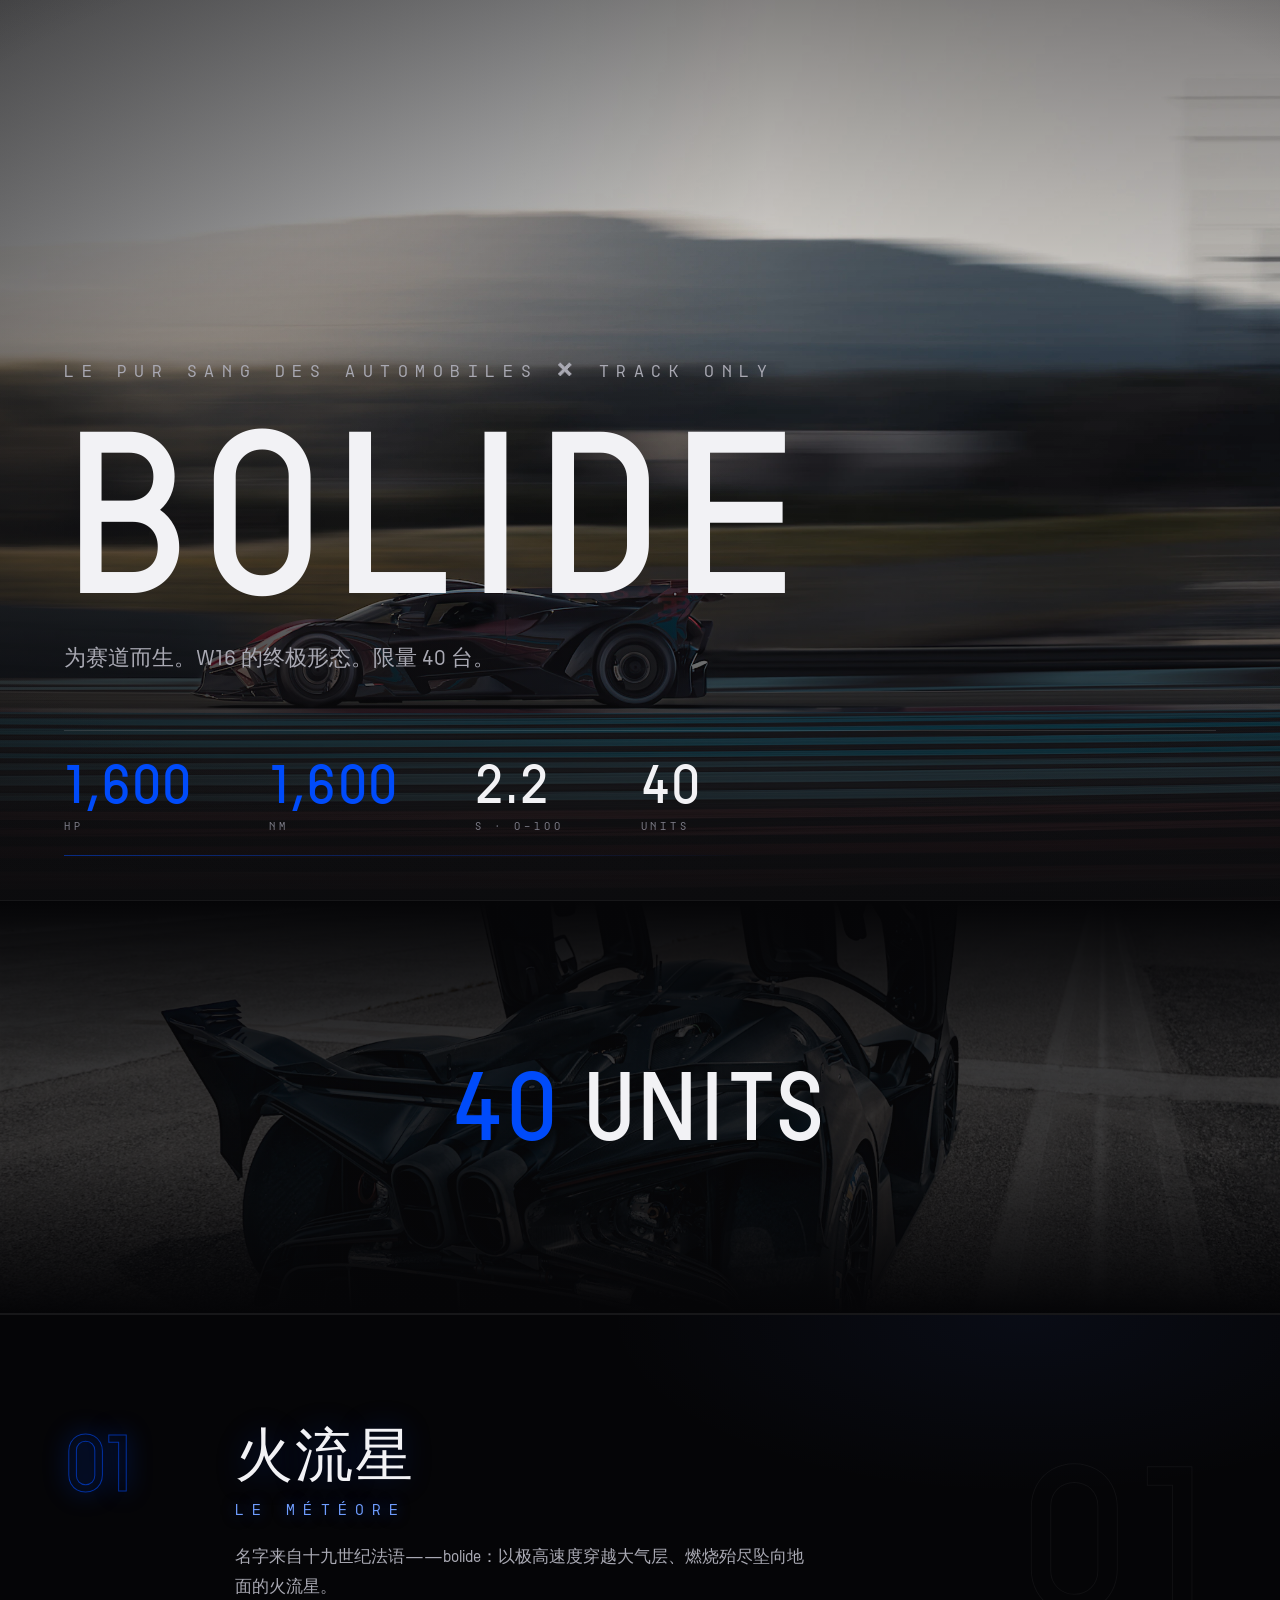
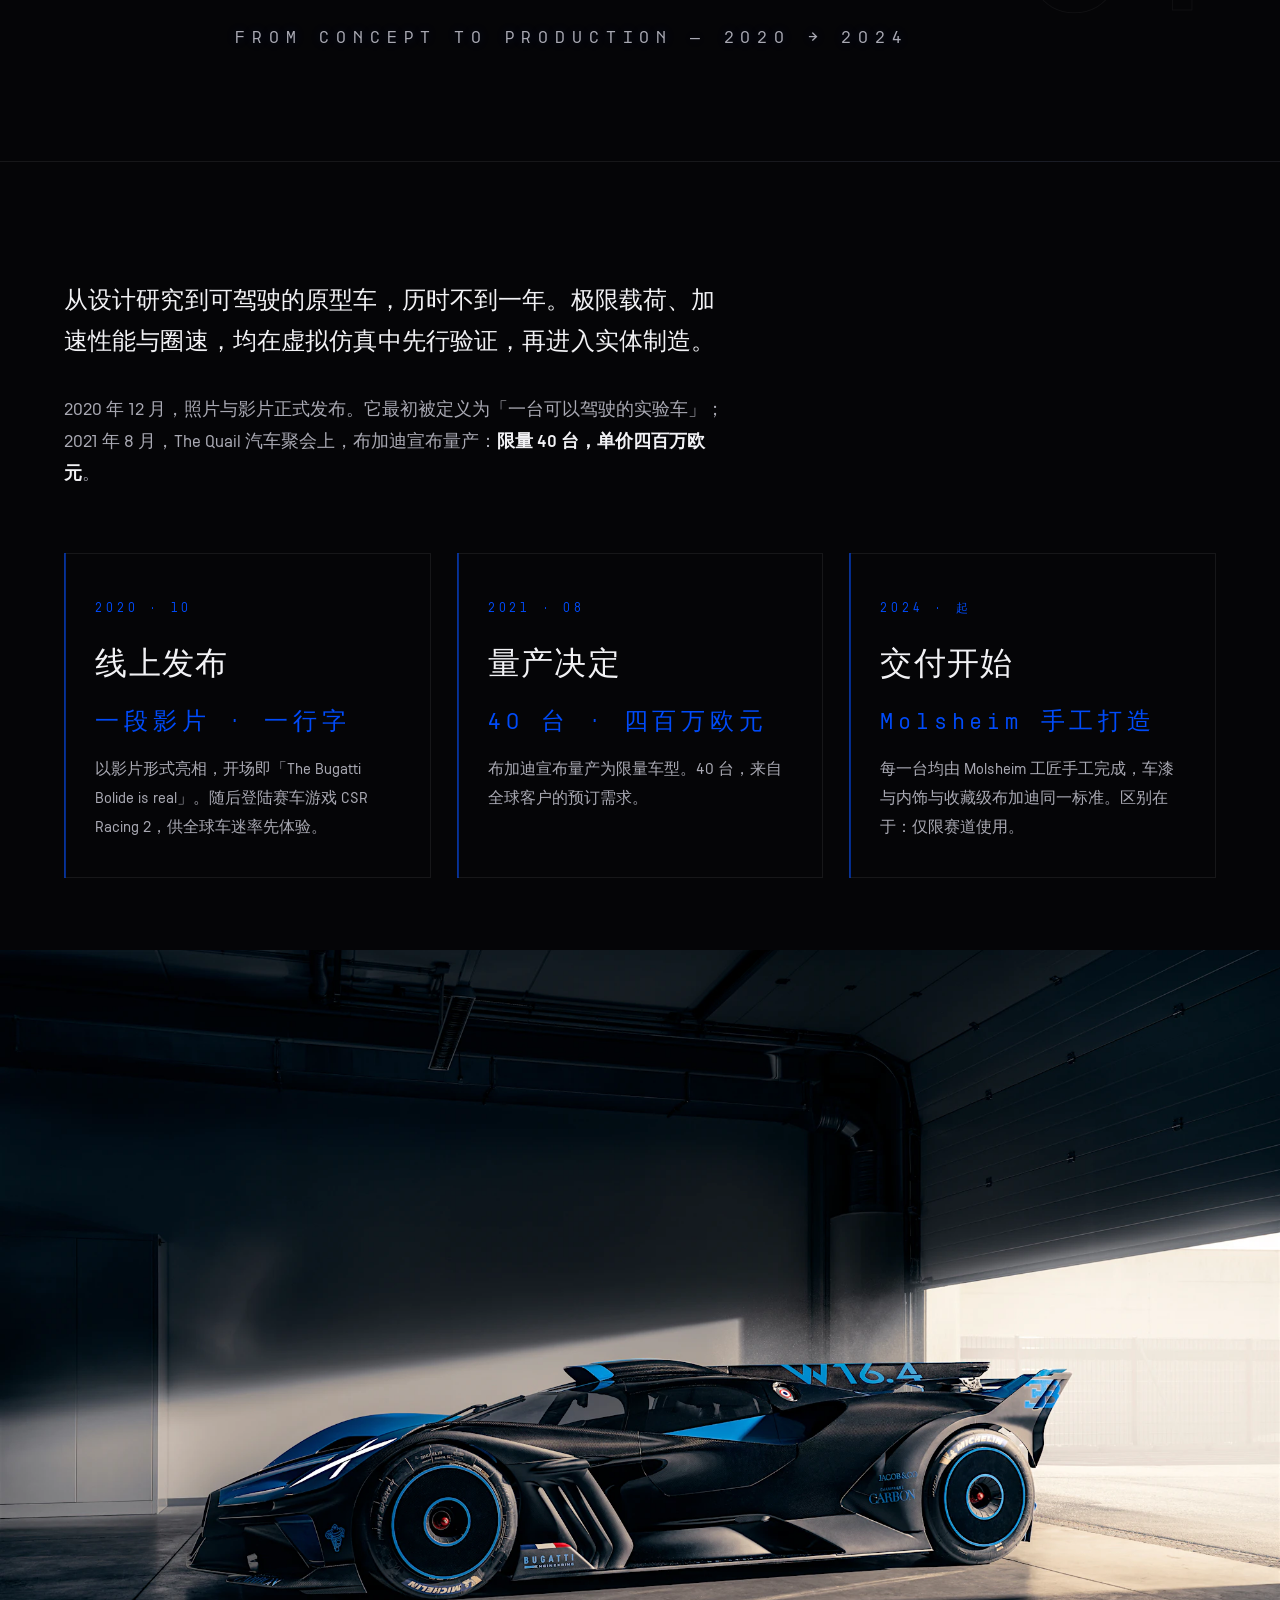
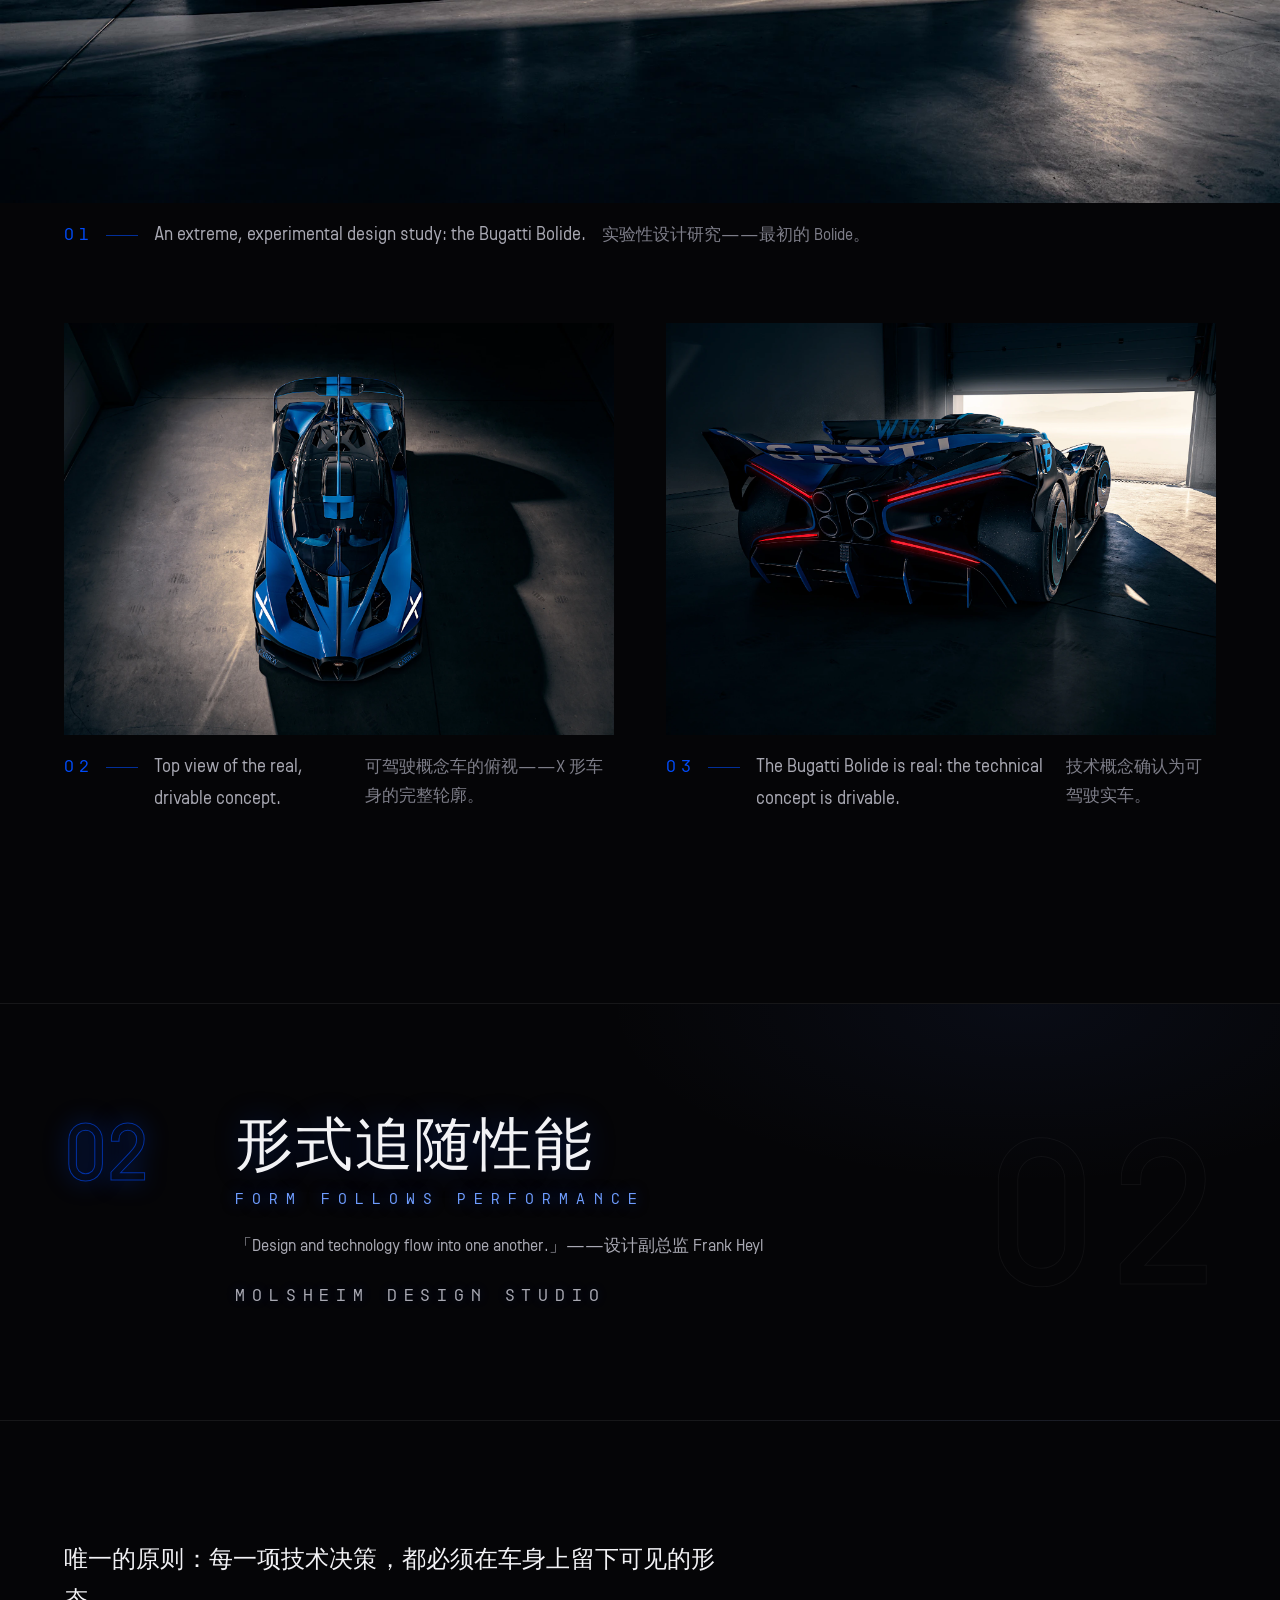
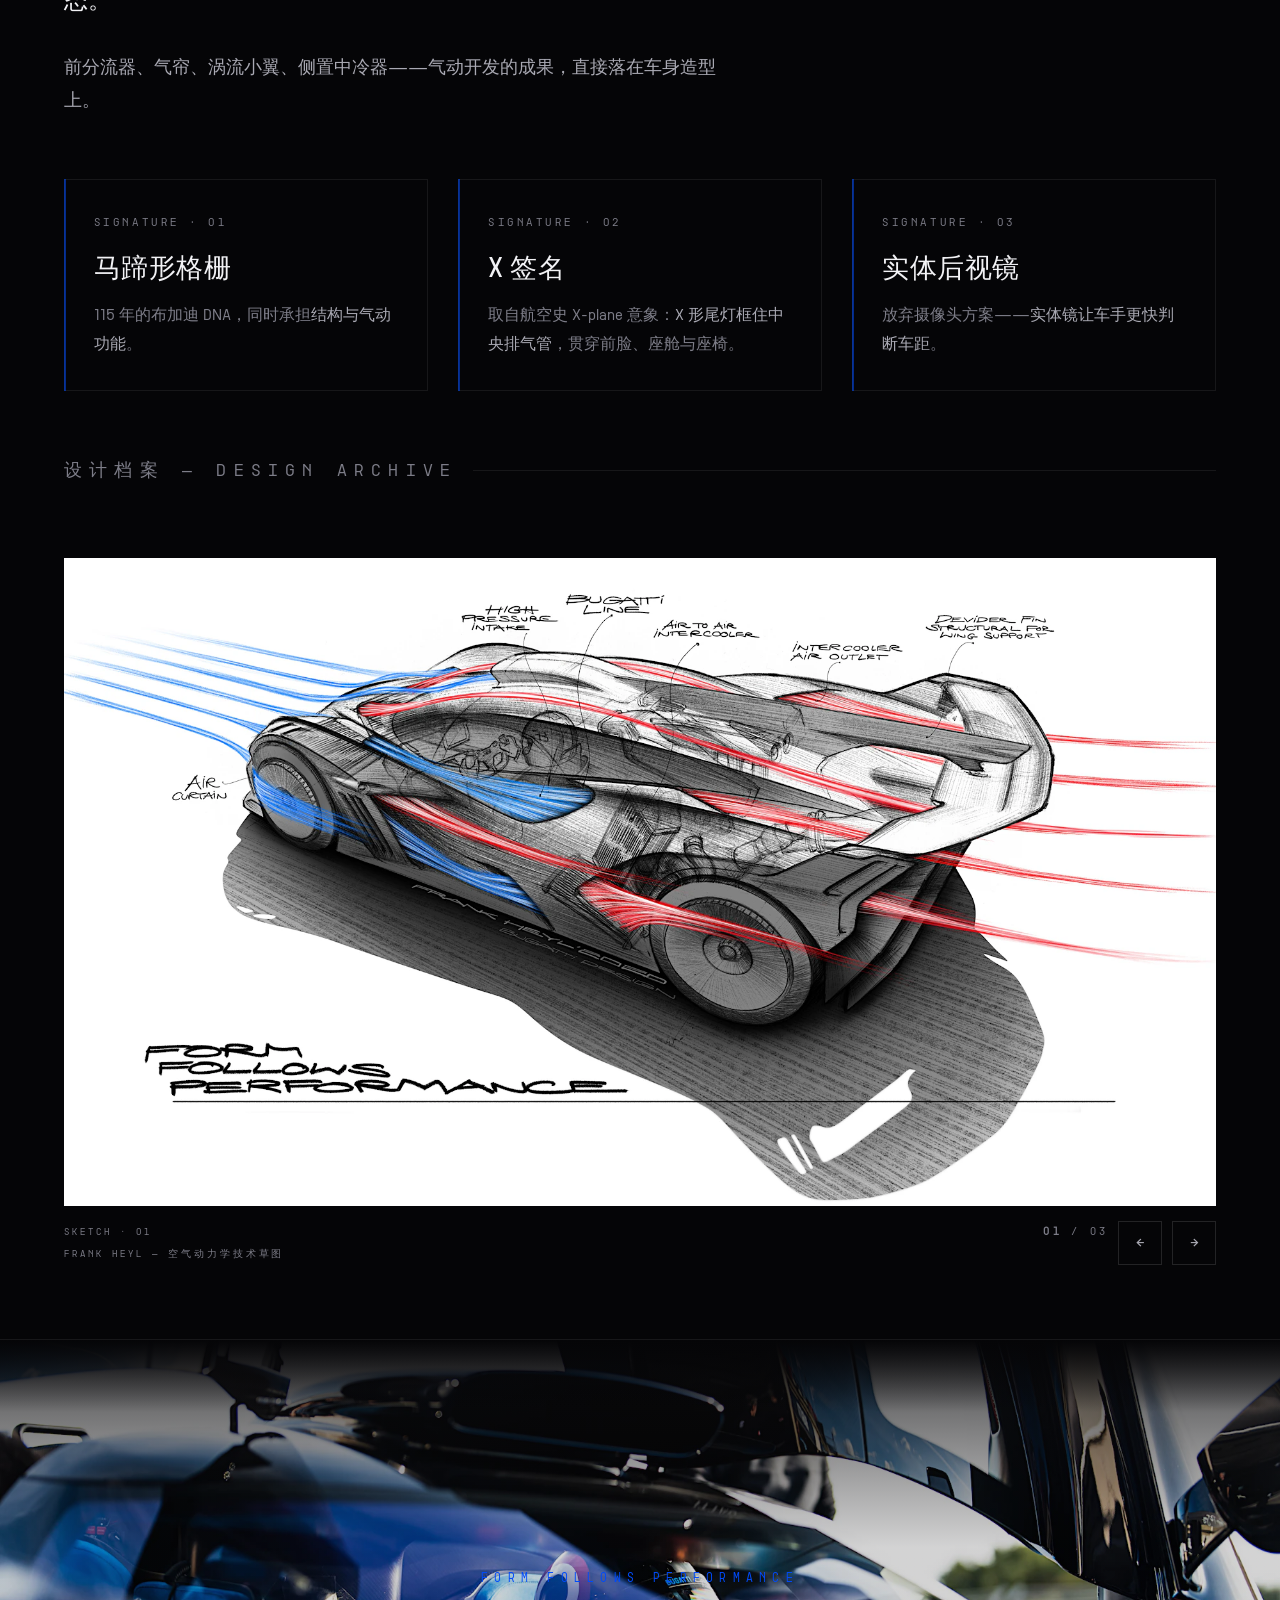
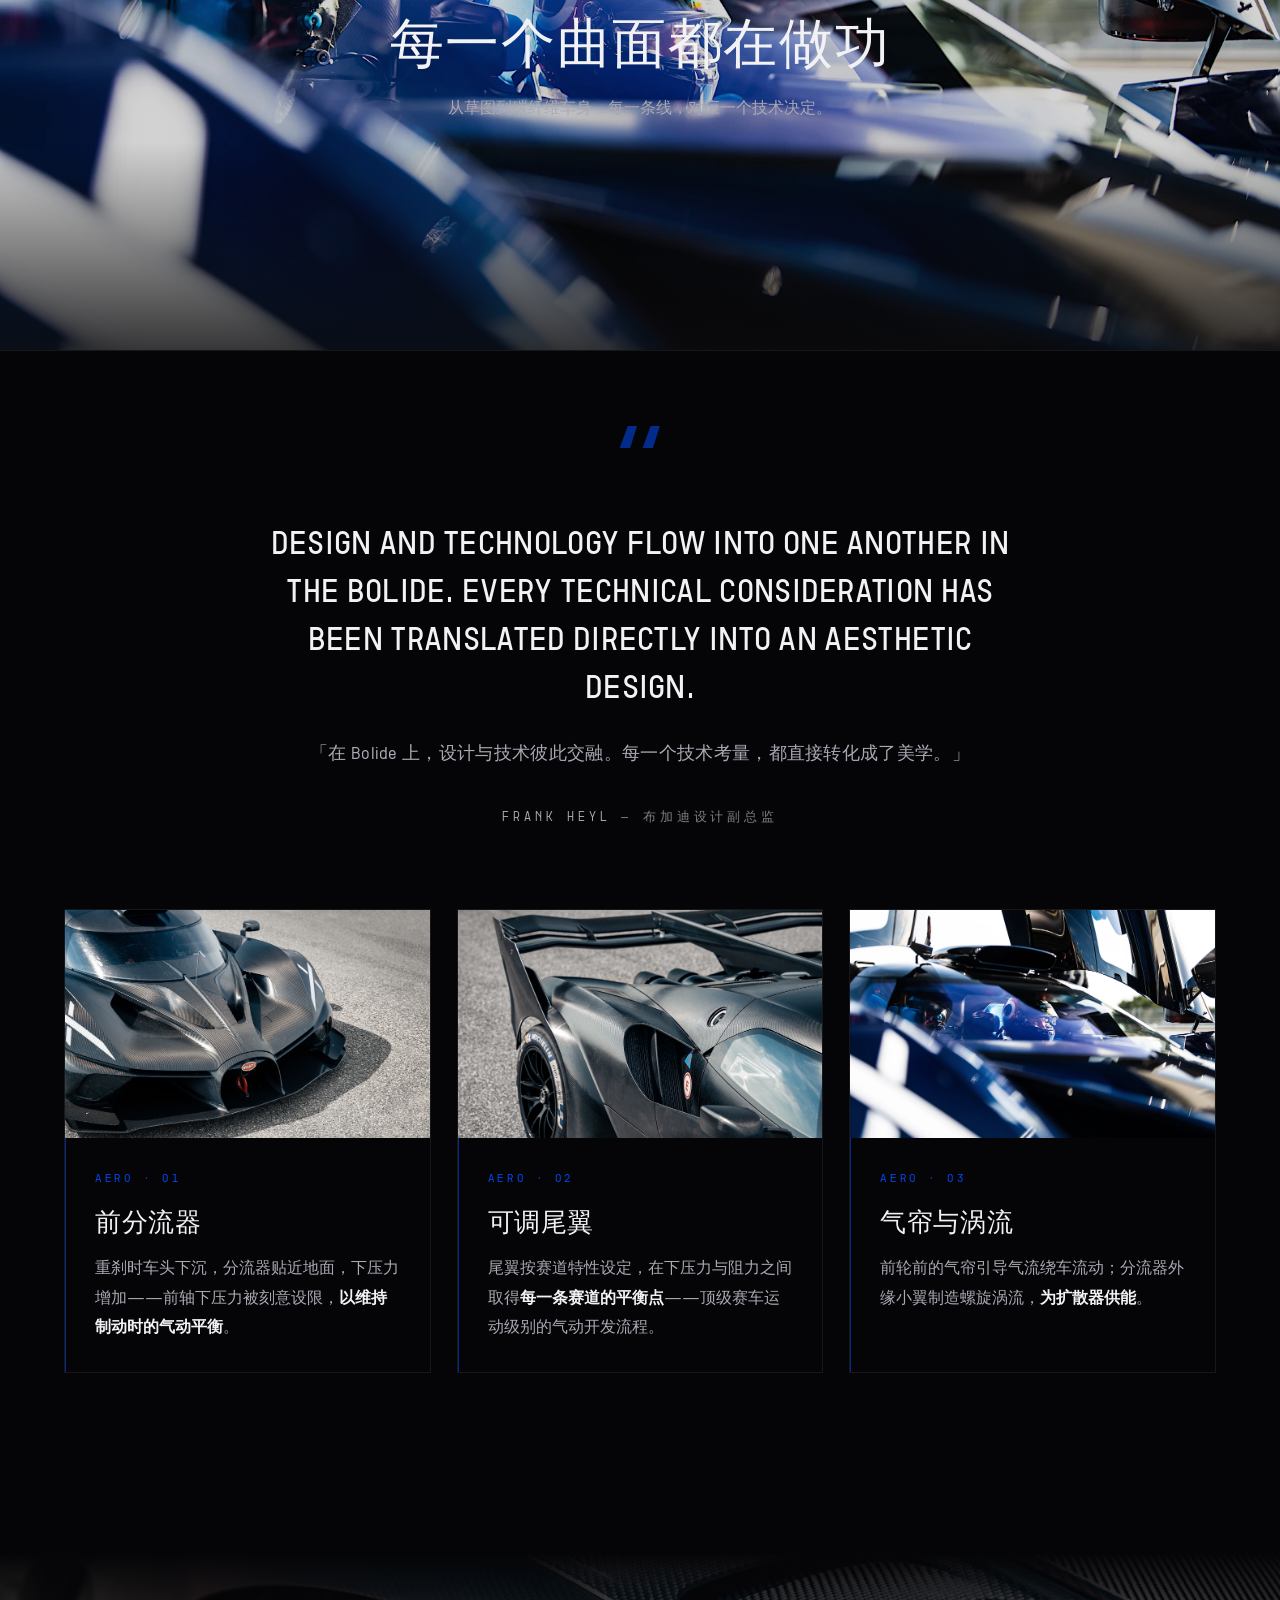
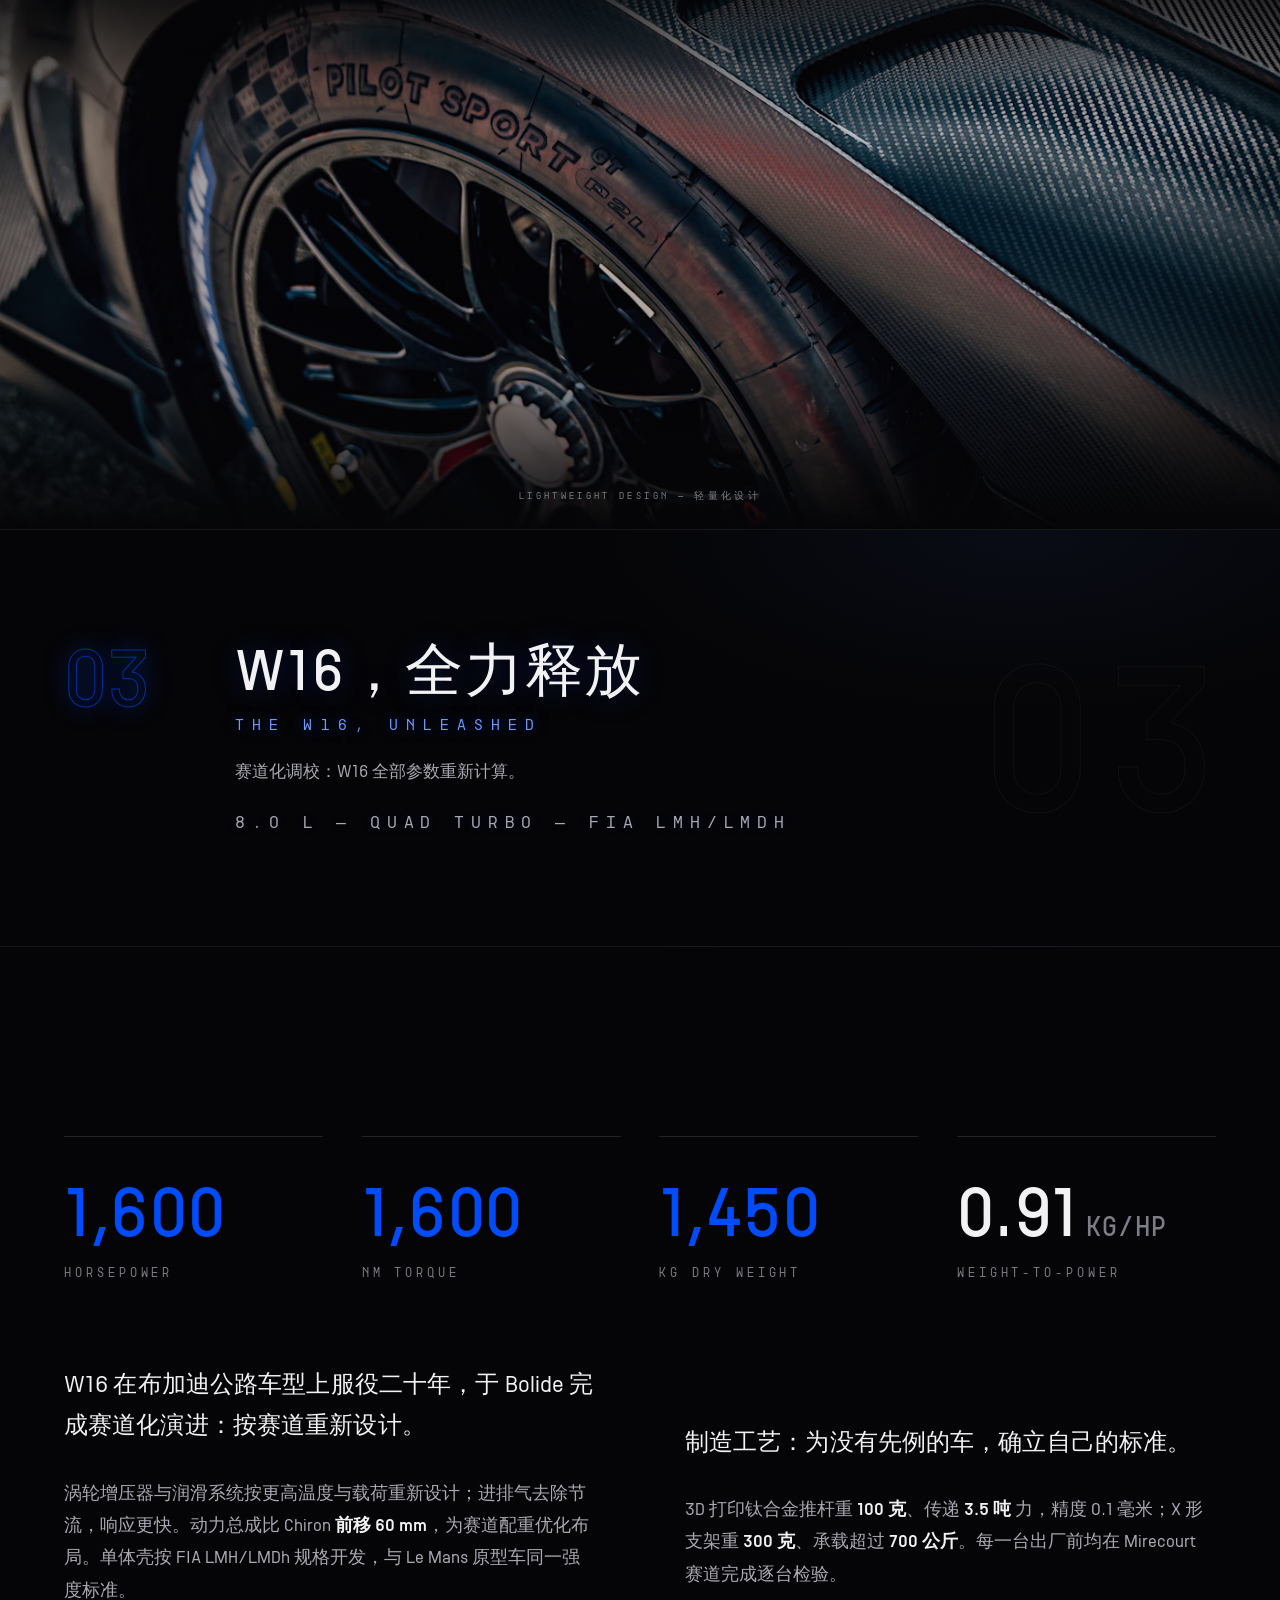
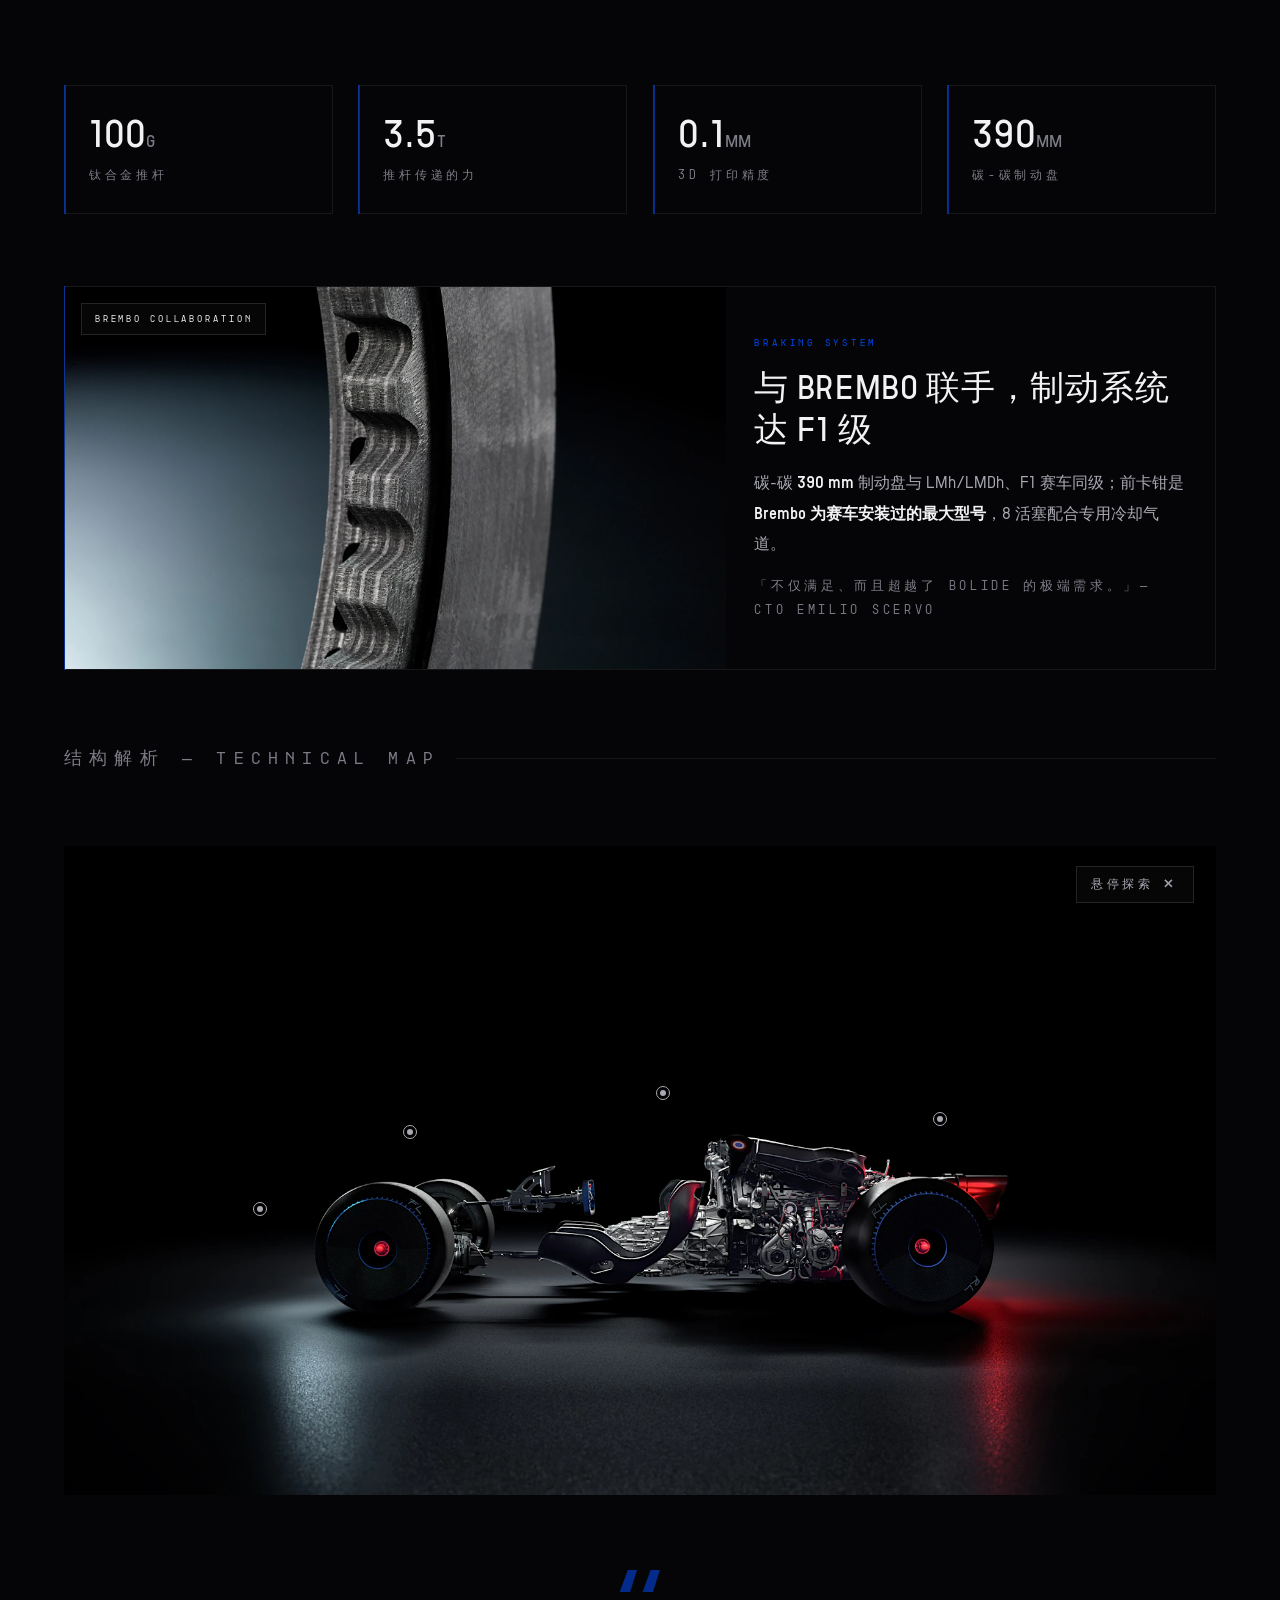
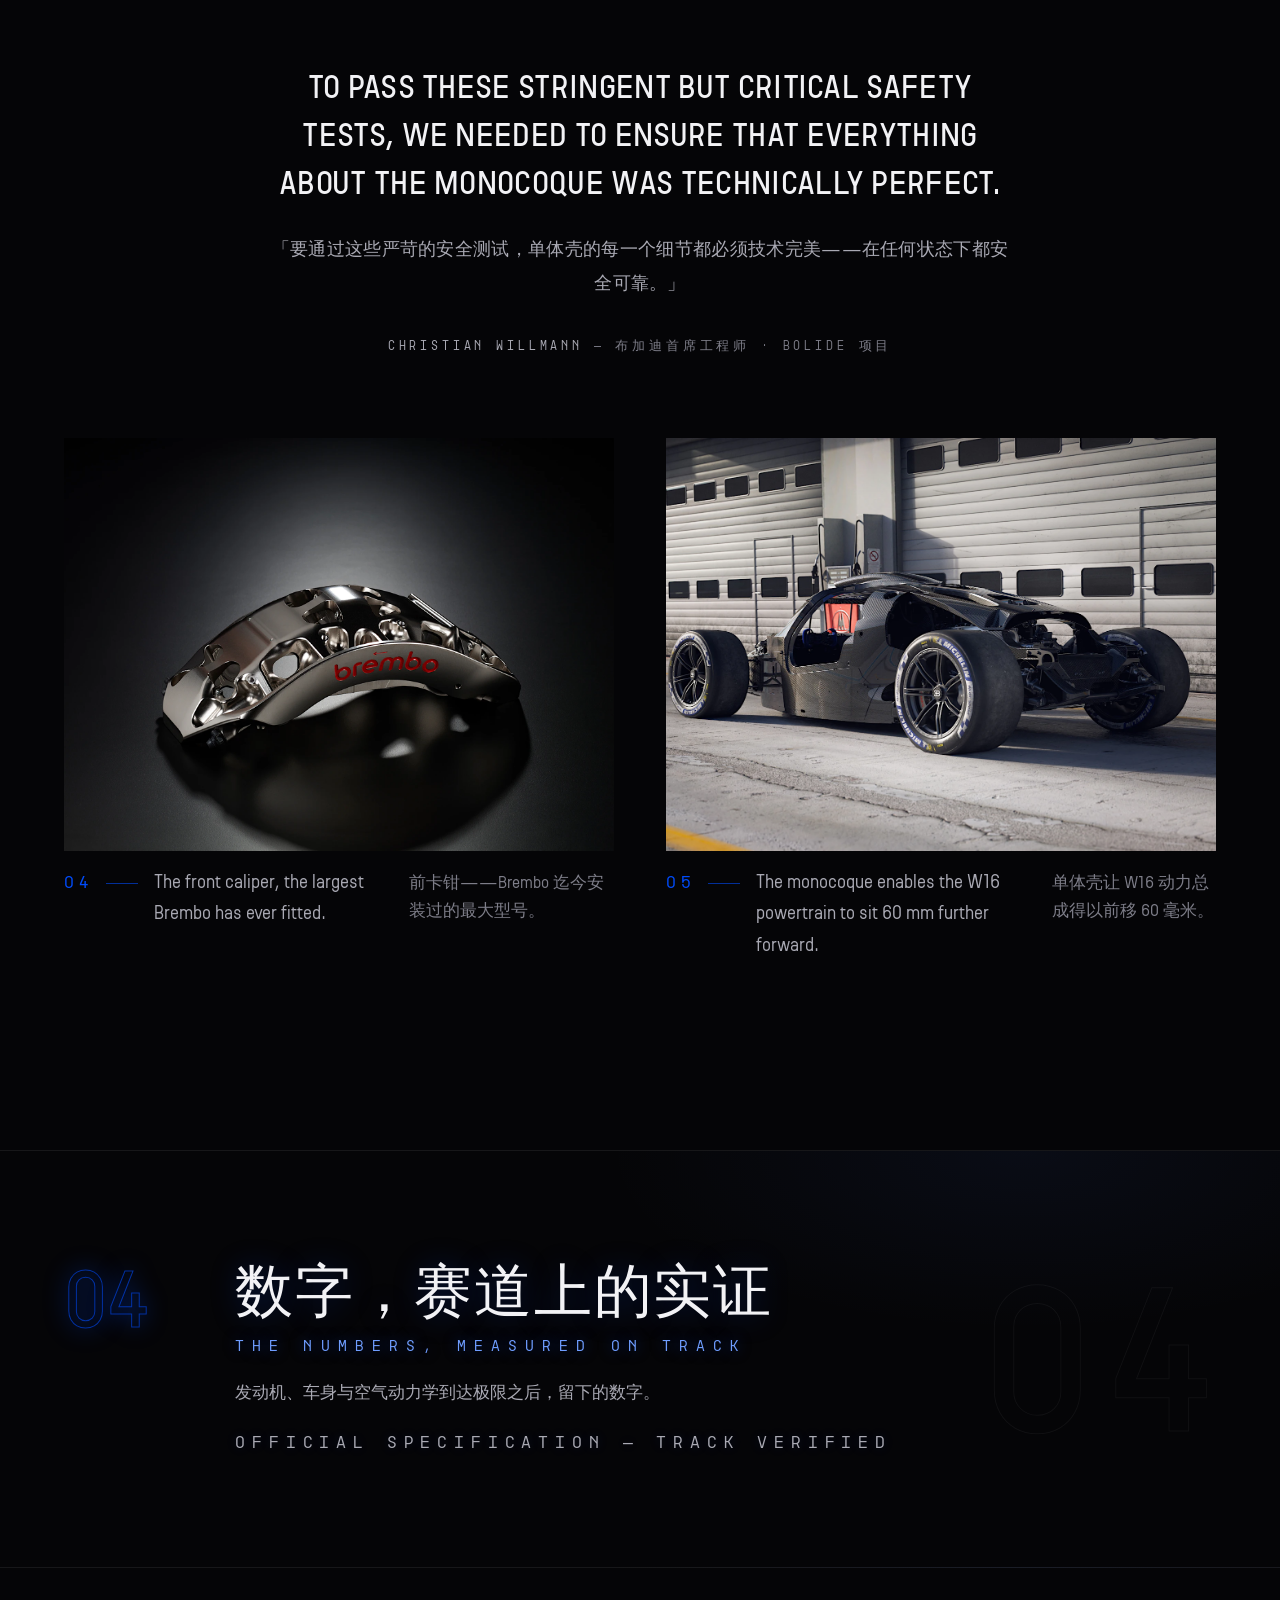
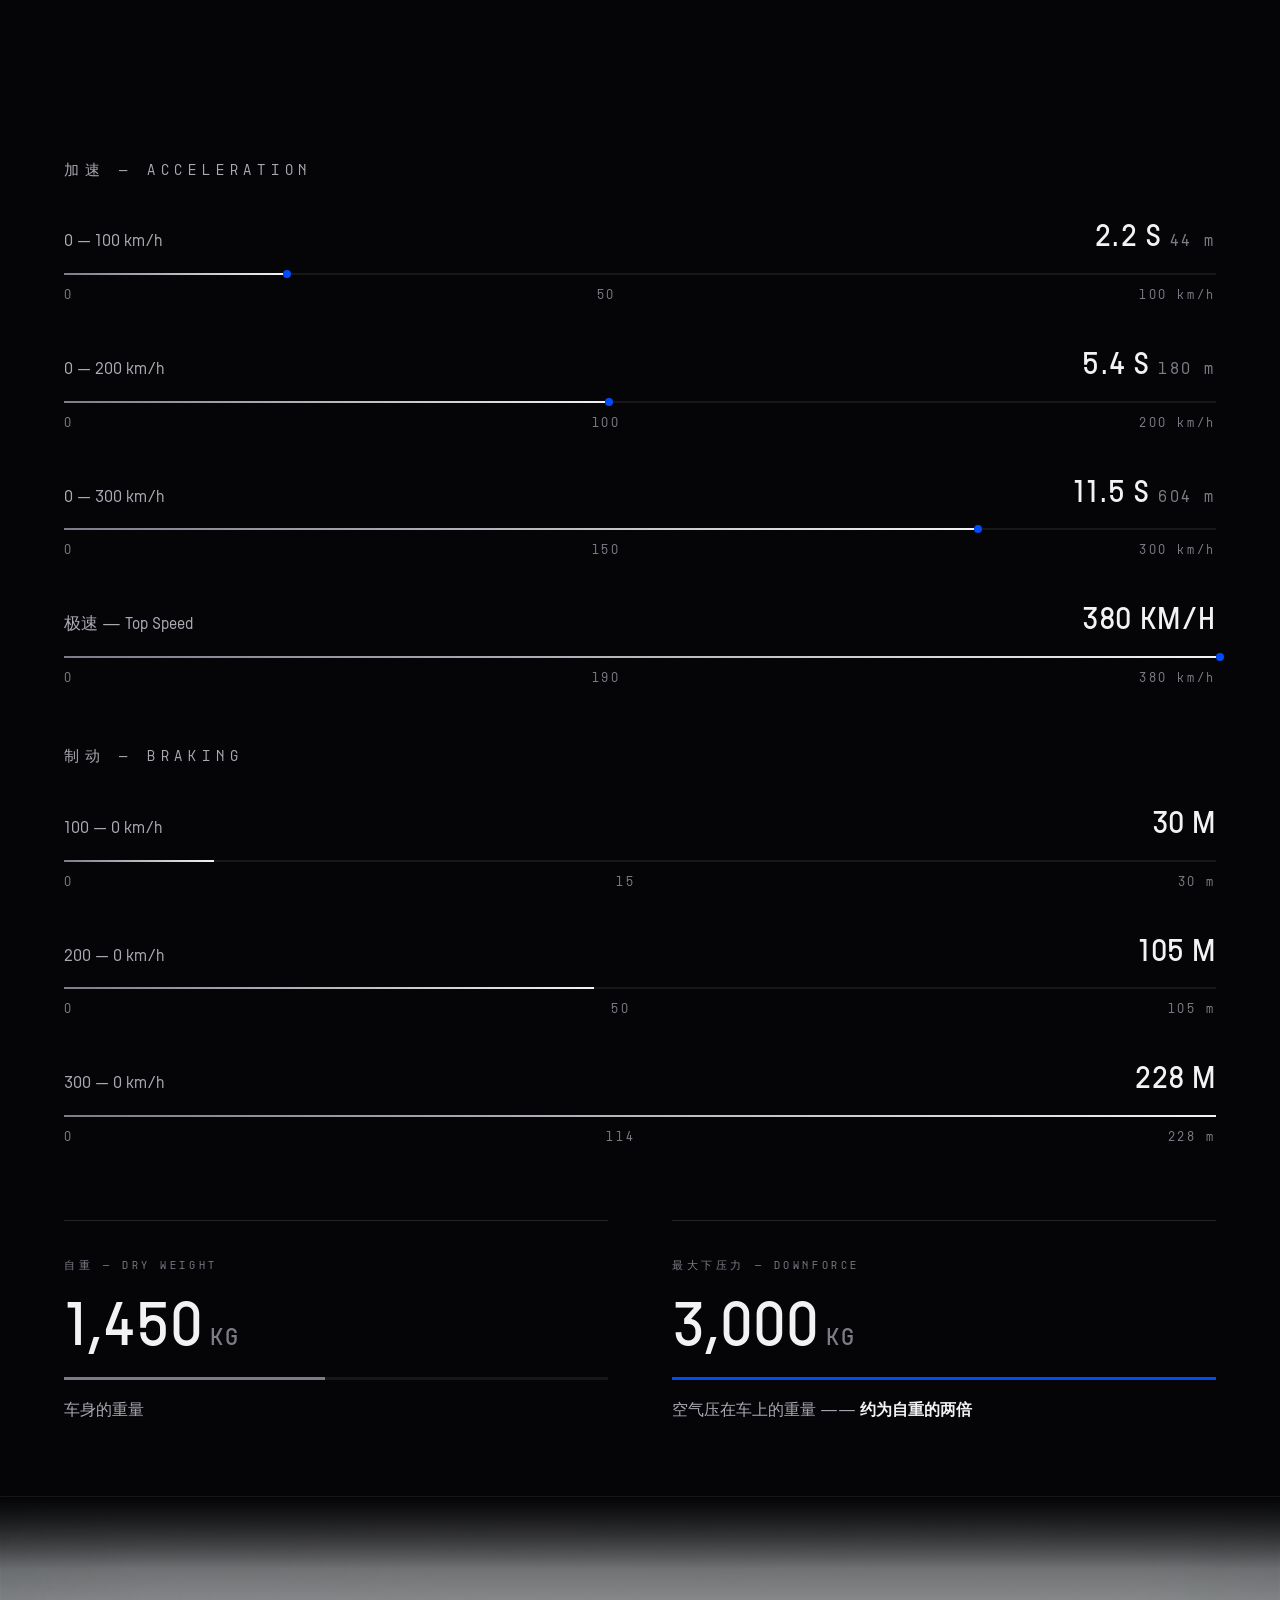
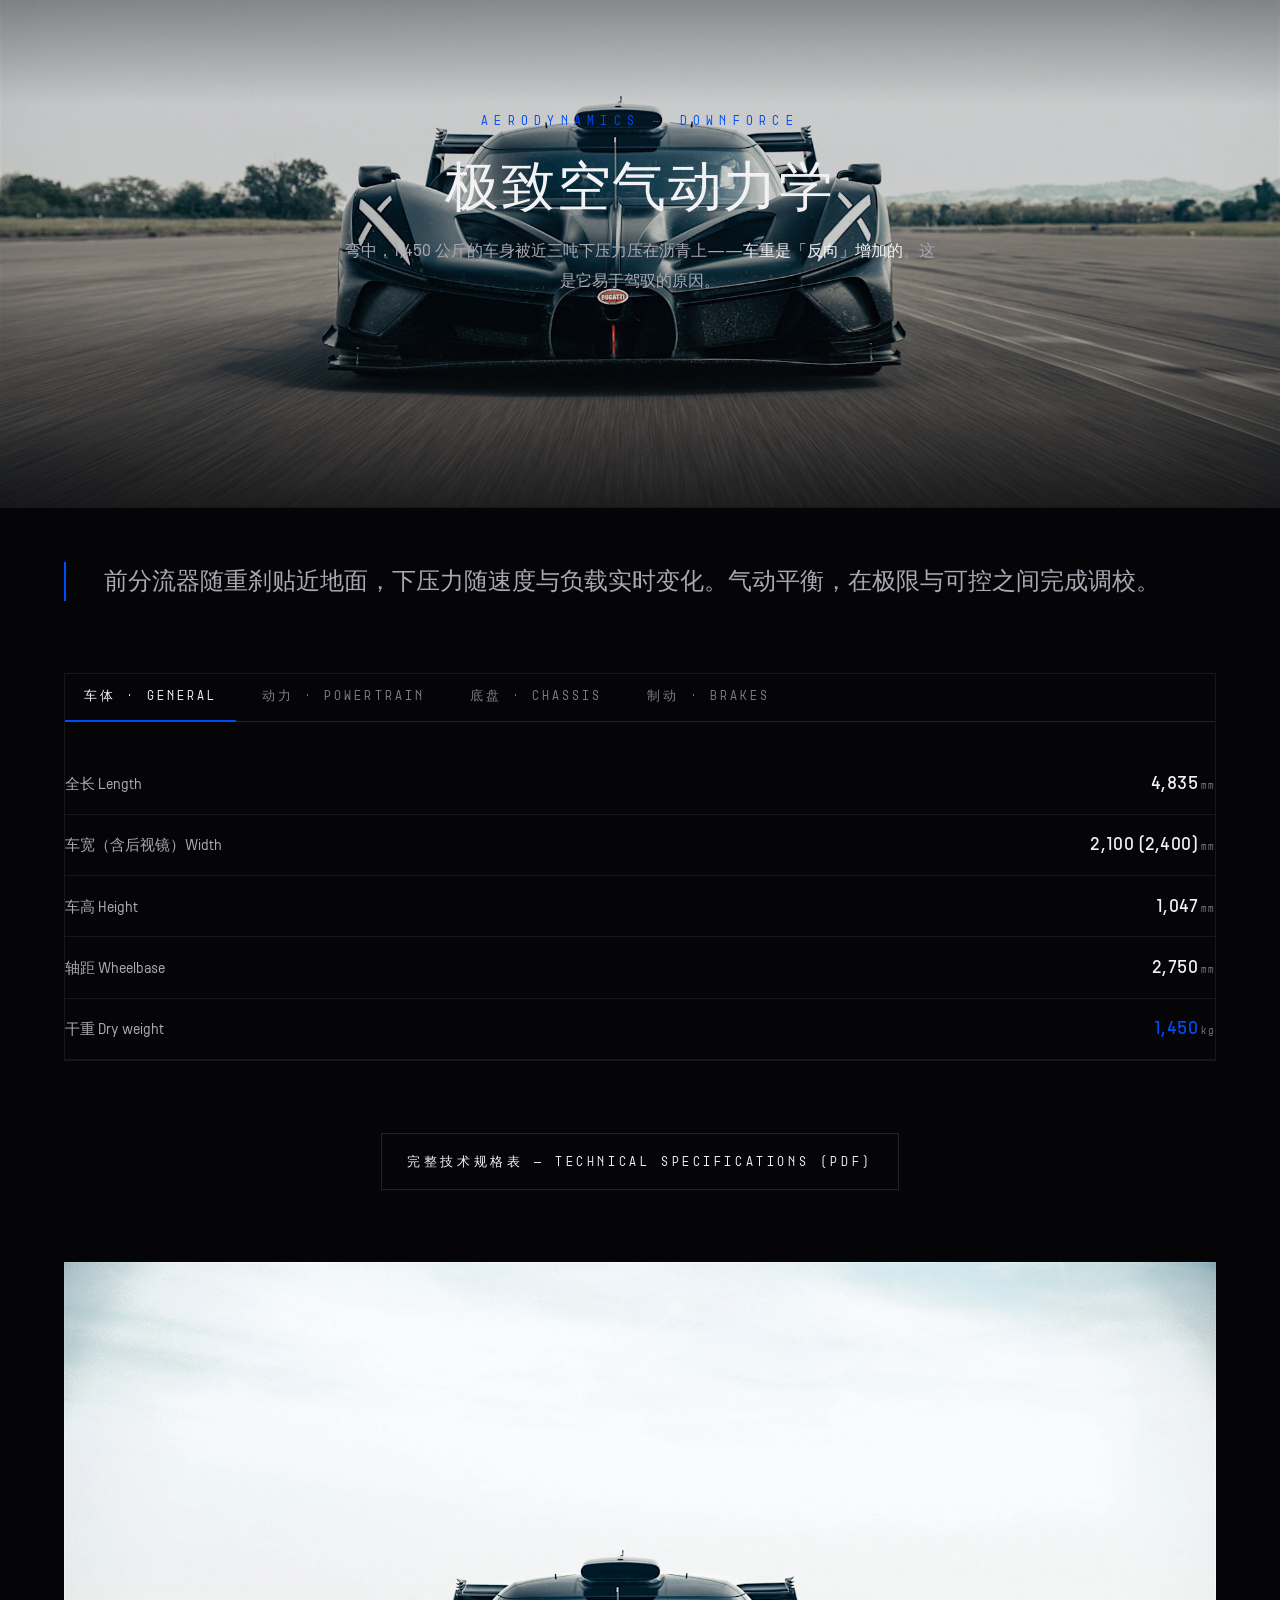
==== commit ec21b194: "v18：被空气压在赛道上的车→极致空气动力学（en: Ultimate Aerodynamics）；删除全世界限量四十台 label；40 UNITS 减小（9rem→6rem）；hero BOLID" ====
--- a/index.html
+++ b/index.html
@@ -73,7 +73,7 @@
       <div><b>40</b><span>UNITS</span></div>
     </div>
   </div>
-  <div class="hero__scroll" aria-hidden="true">SCROLL</div>
+  
 </section>
 
 <!-- ============ 限量声明 ============ -->
@@ -84,7 +84,7 @@
   <div class="limited__veil"></div>
   <div class="limited__inner">
     <span class="limited__num"><em>40</em> UNITS</span>
-    <span class="limited__label">全世界限量四十台 · Limited Production Run</span>
+    
   </div>
 </section>
 
@@ -483,7 +483,7 @@
     <div class="chapter-video__veil"></div>
     <div class="chapter-video__inner">
       <span class="chapter-video__no">Aerodynamics — Downforce</span>
-      <h3>被空气压在赛道上的车</h3>
+      <h3>极致空气动力学</h3>
       <p>弯中，1,450 公斤的车身被近三吨下压力压在沥青上——<b>车重是「反向」增加的</b>。这是它易于驾驭的原因。</p>
     </div>
   </div>
--- a/css/style.css
+++ b/css/style.css
@@ -1005,7 +1005,7 @@
 .limited__num {
   display: block;
   font-family: var(--font-display);
-  font-size: clamp(4.5rem, 12vw, 9rem);
+  font-size: clamp(3.2rem, 8vw, 6rem);
   line-height: .95;
   letter-spacing: .02em;
   color: var(--ink);
@@ -1421,7 +1421,7 @@
 
 /* hero：数据条数字更大、标题更震撼 */
 .hero__title {
-  font-size: clamp(5.5rem, 22vw, 19rem);
+  font-size: clamp(4.6rem, 18vw, 15rem);
 }
 .hero__data b {
   font-size: clamp(2.2rem, 4.6vw, 3.4rem);
@@ -1783,3 +1783,30 @@
   text-align: right;
   white-space: nowrap;
 }
+
+/* ============================================================
+   v18 章节标题光效 — 学习 tourbillon（.sec-tag 蓝色辉光）
+   ============================================================ */
+.chapter-break__no {
+  color: transparent;
+  -webkit-text-stroke: 1px rgba(0, 75, 250, 0.6);
+  text-shadow: 0 0 24px rgba(0, 75, 250, 0.35);
+  transition: text-shadow 0.5s, -webkit-text-stroke 0.5s;
+}
+.chapter-break:hover .chapter-break__no {
+  -webkit-text-stroke: 1px rgba(0, 75, 250, 0.9);
+  text-shadow: 0 0 40px rgba(0, 75, 250, 0.55);
+}
+.chapter-break h2 {
+  color: var(--ink);
+  text-shadow: 0 0 30px rgba(0, 75, 250, 0.25);
+}
+.chapter-break h2 .latin {
+  color: #6f9dff;
+  text-shadow: 0 0 14px rgba(0, 75, 250, 0.5);
+}
+.chapter-break__meta {
+  color: var(--ink-dim);
+  text-shadow: 0 0 12px rgba(0, 75, 250, 0.2);
+}
+.chapter-break__meta span, .chapter-break__meta a { color: #6f9dff; }
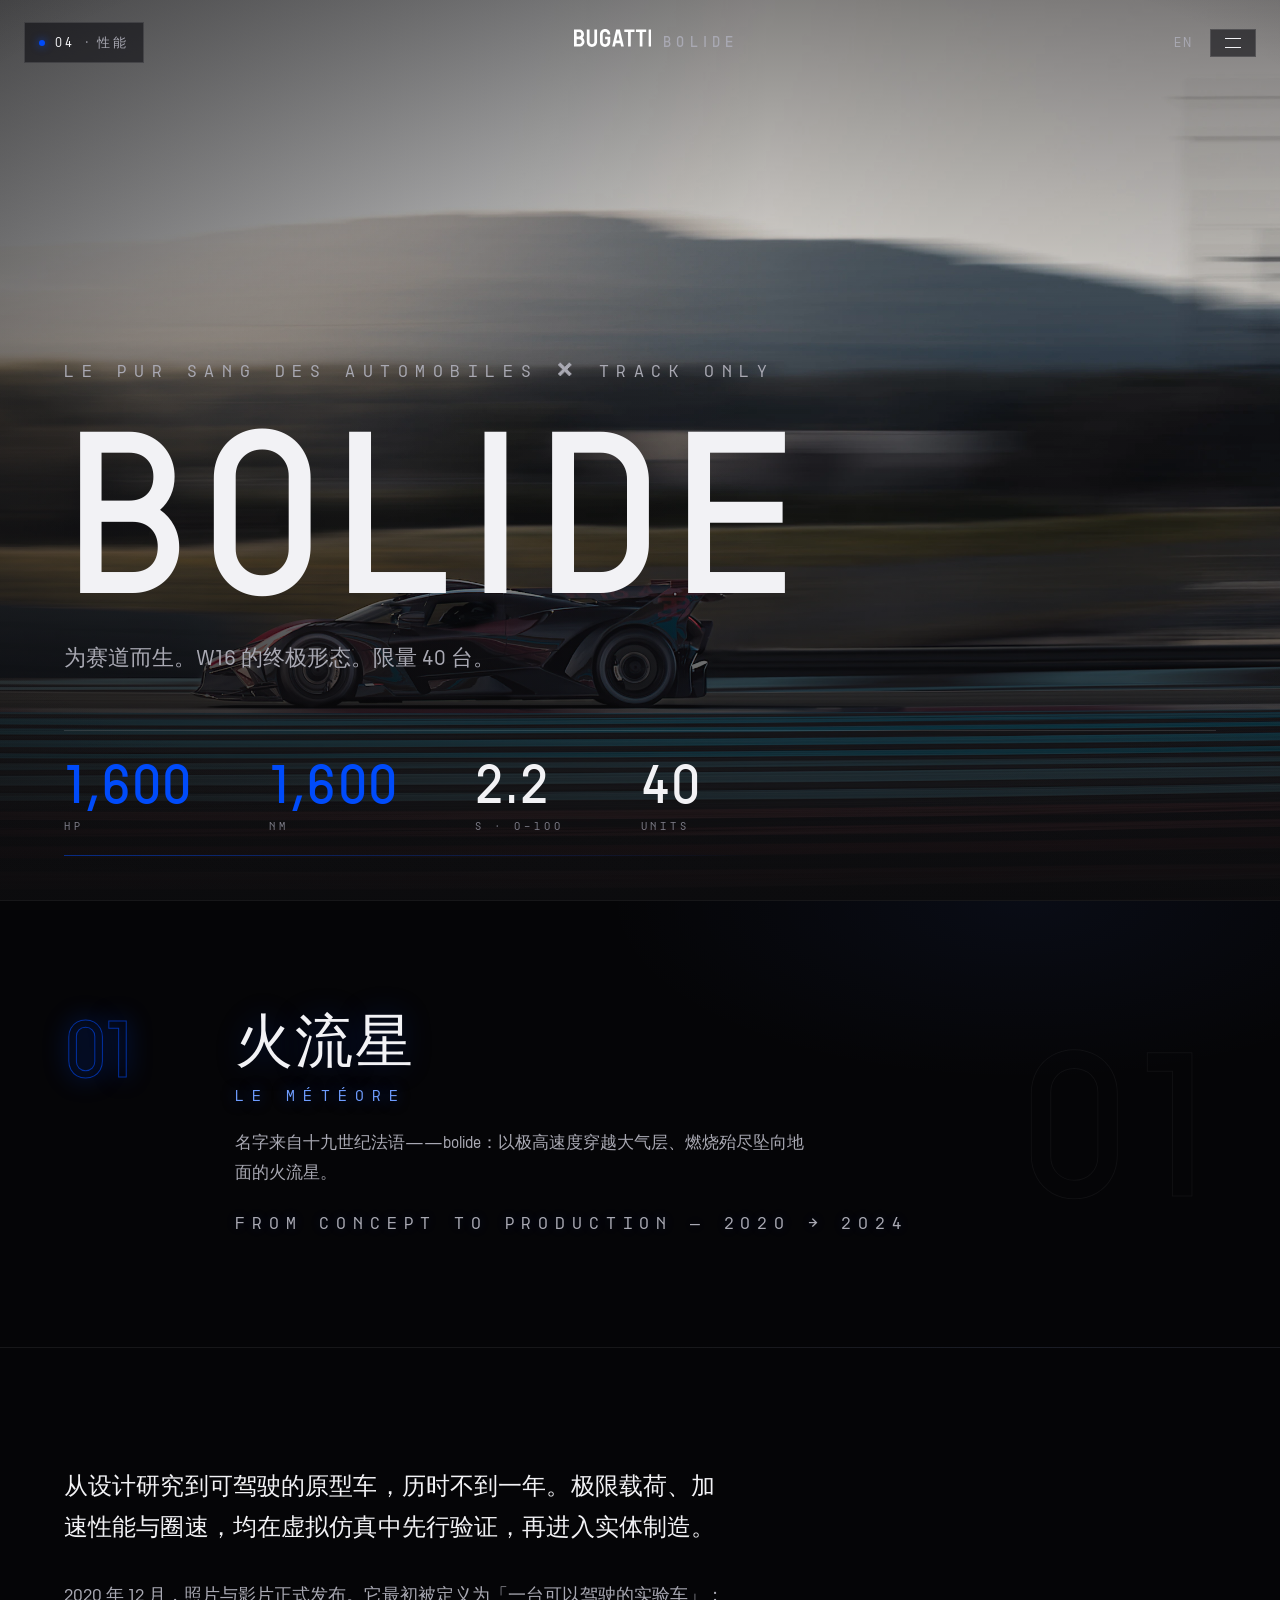
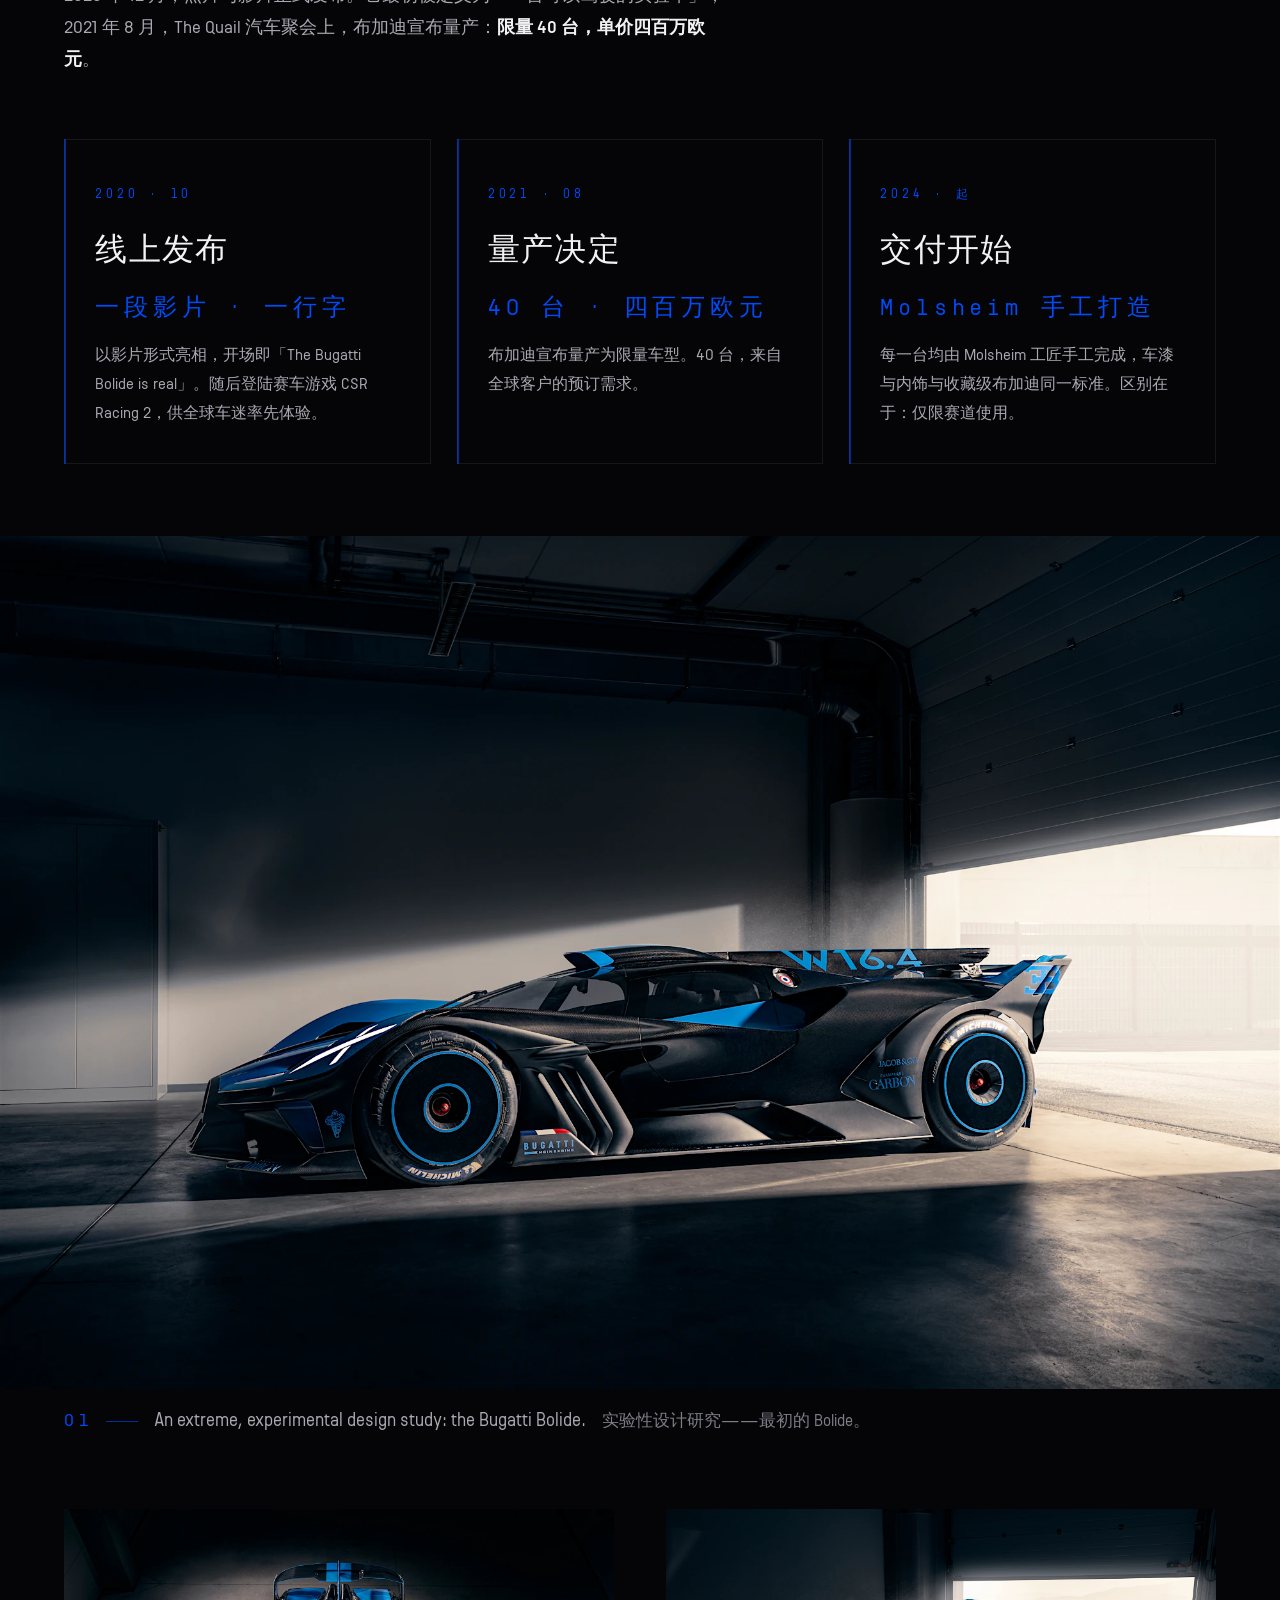
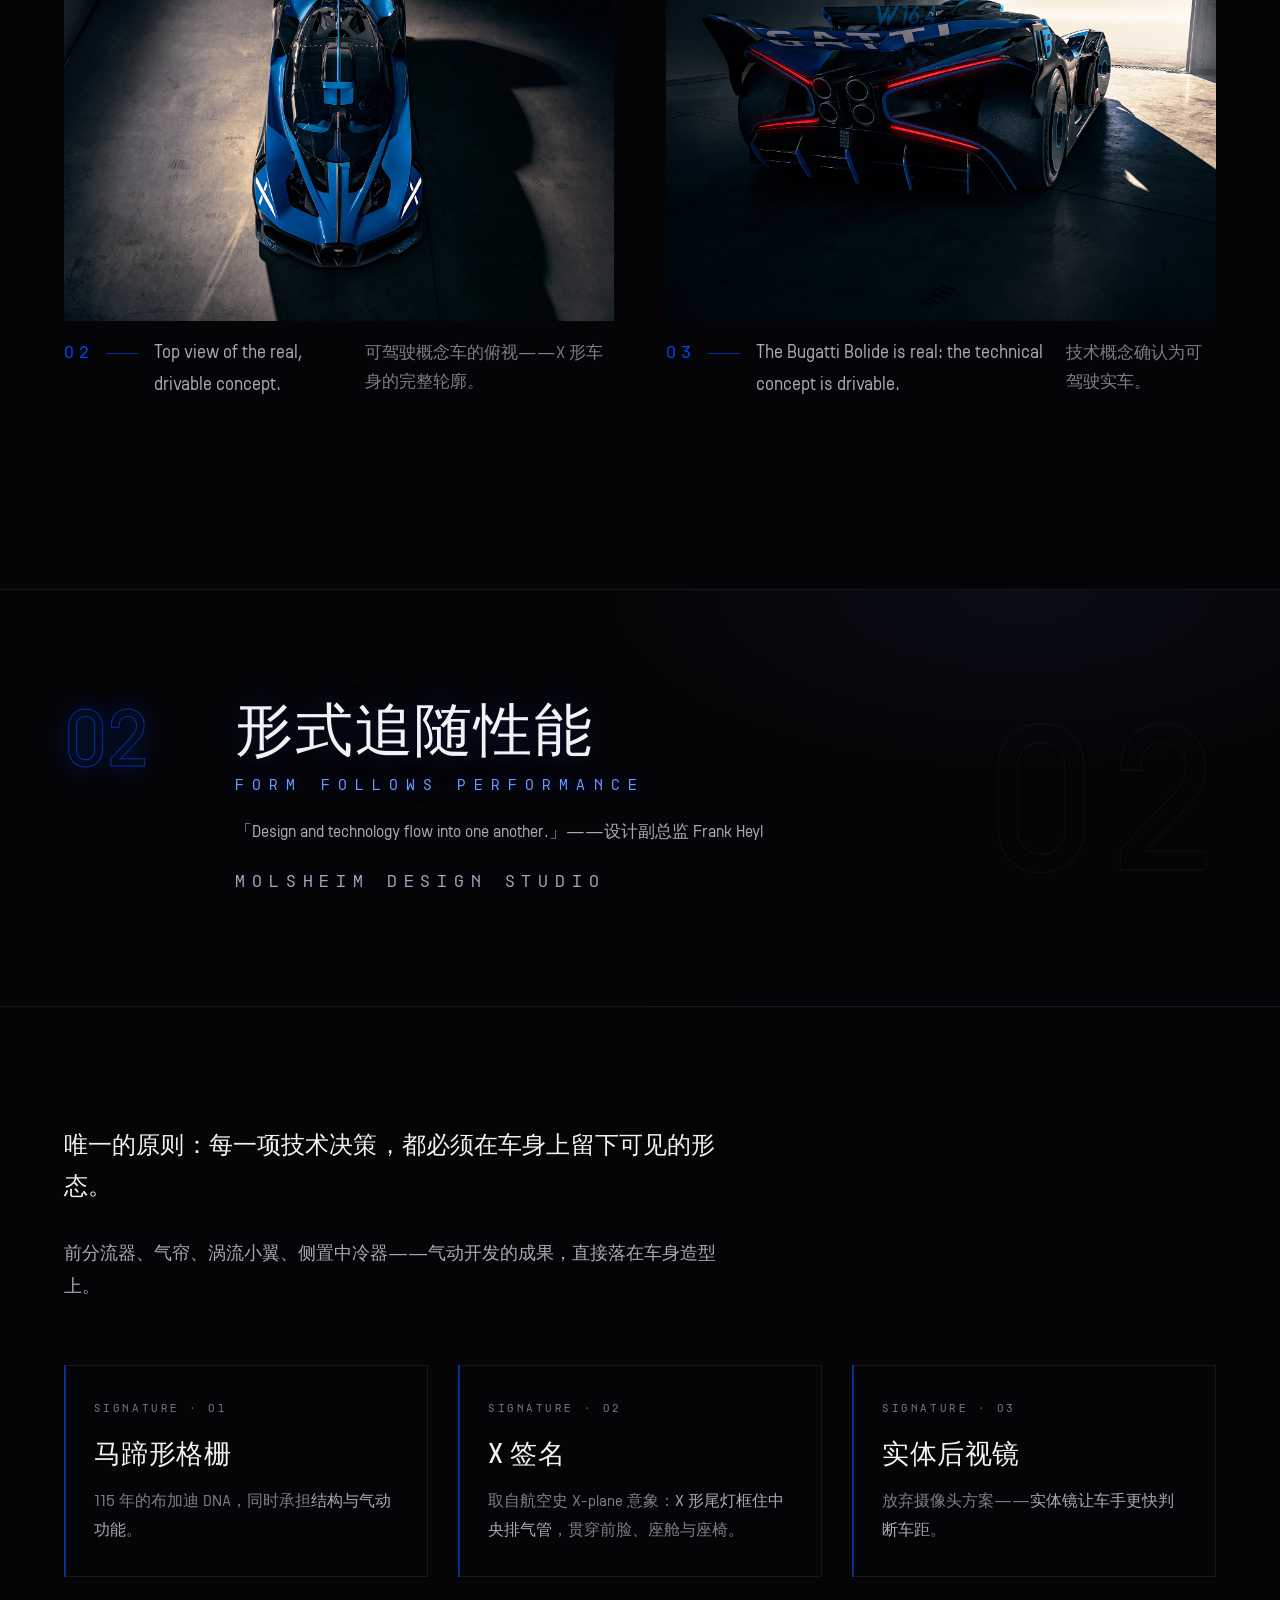
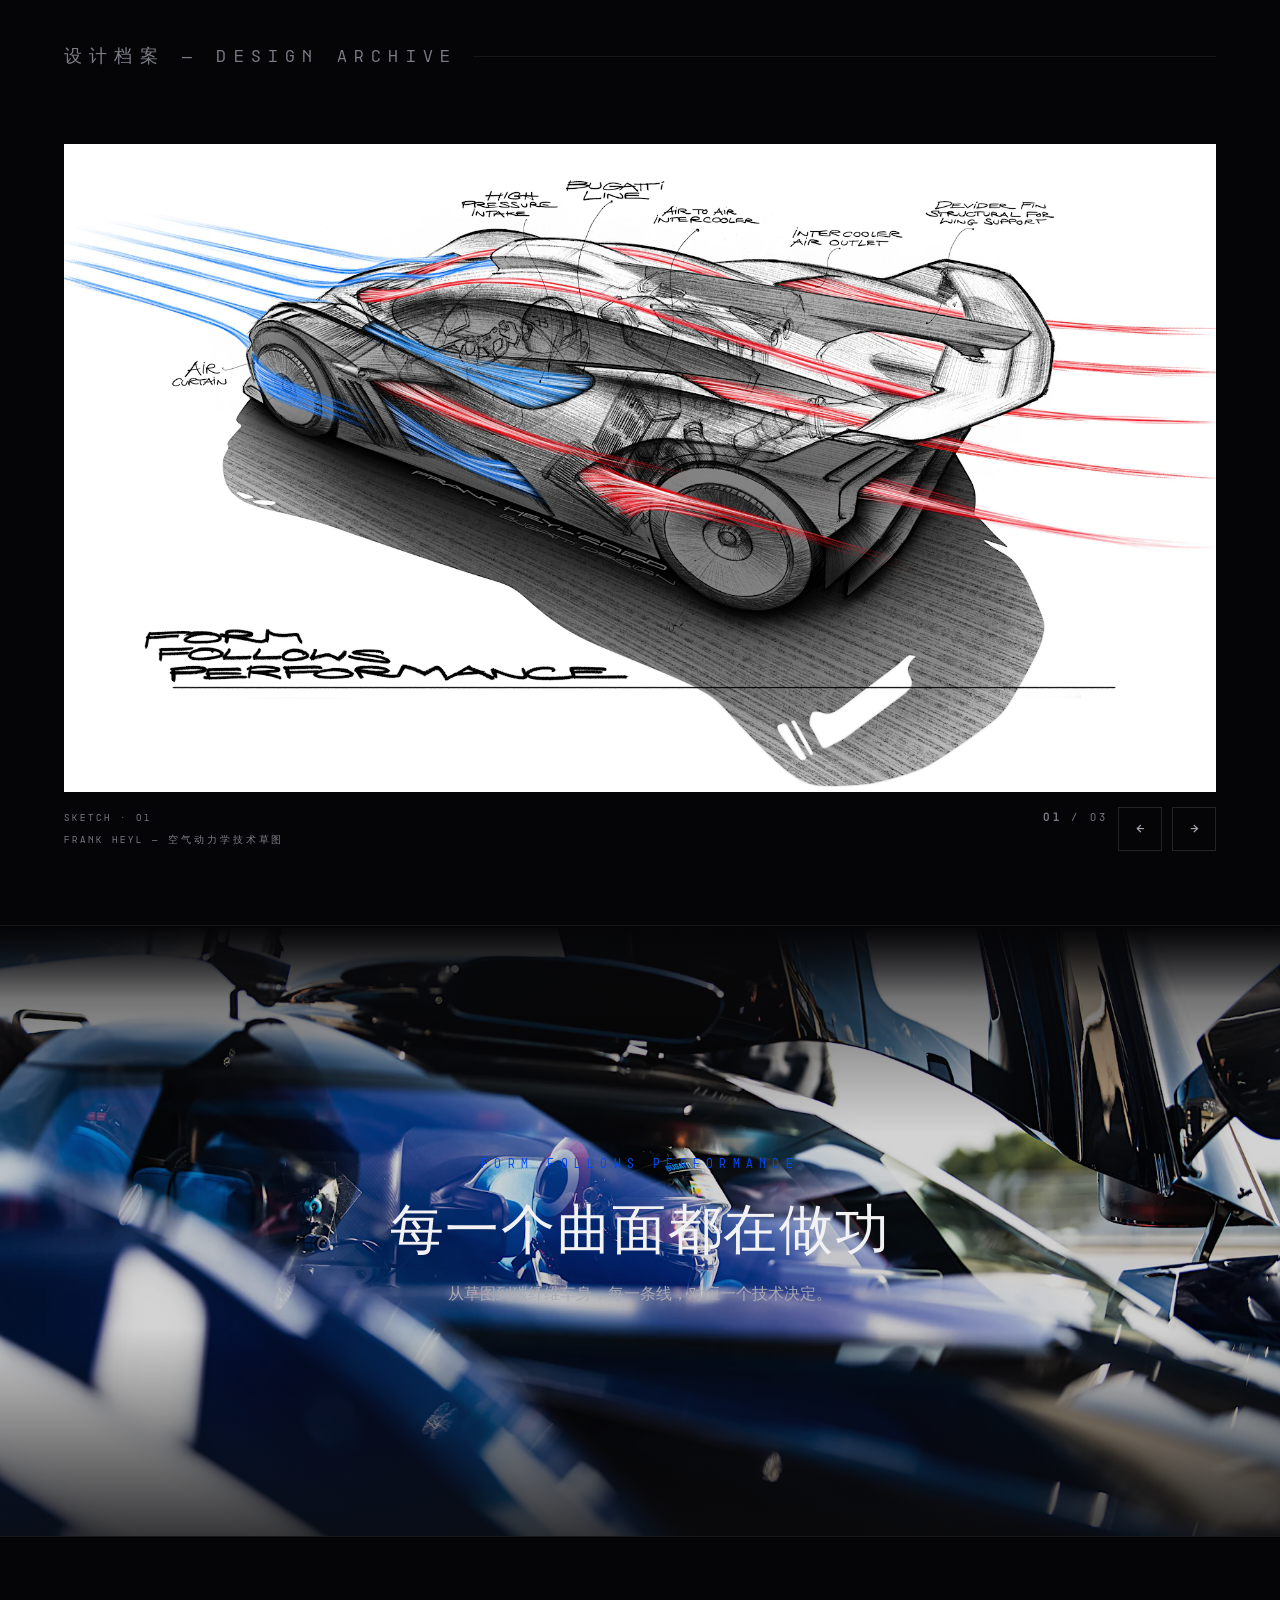
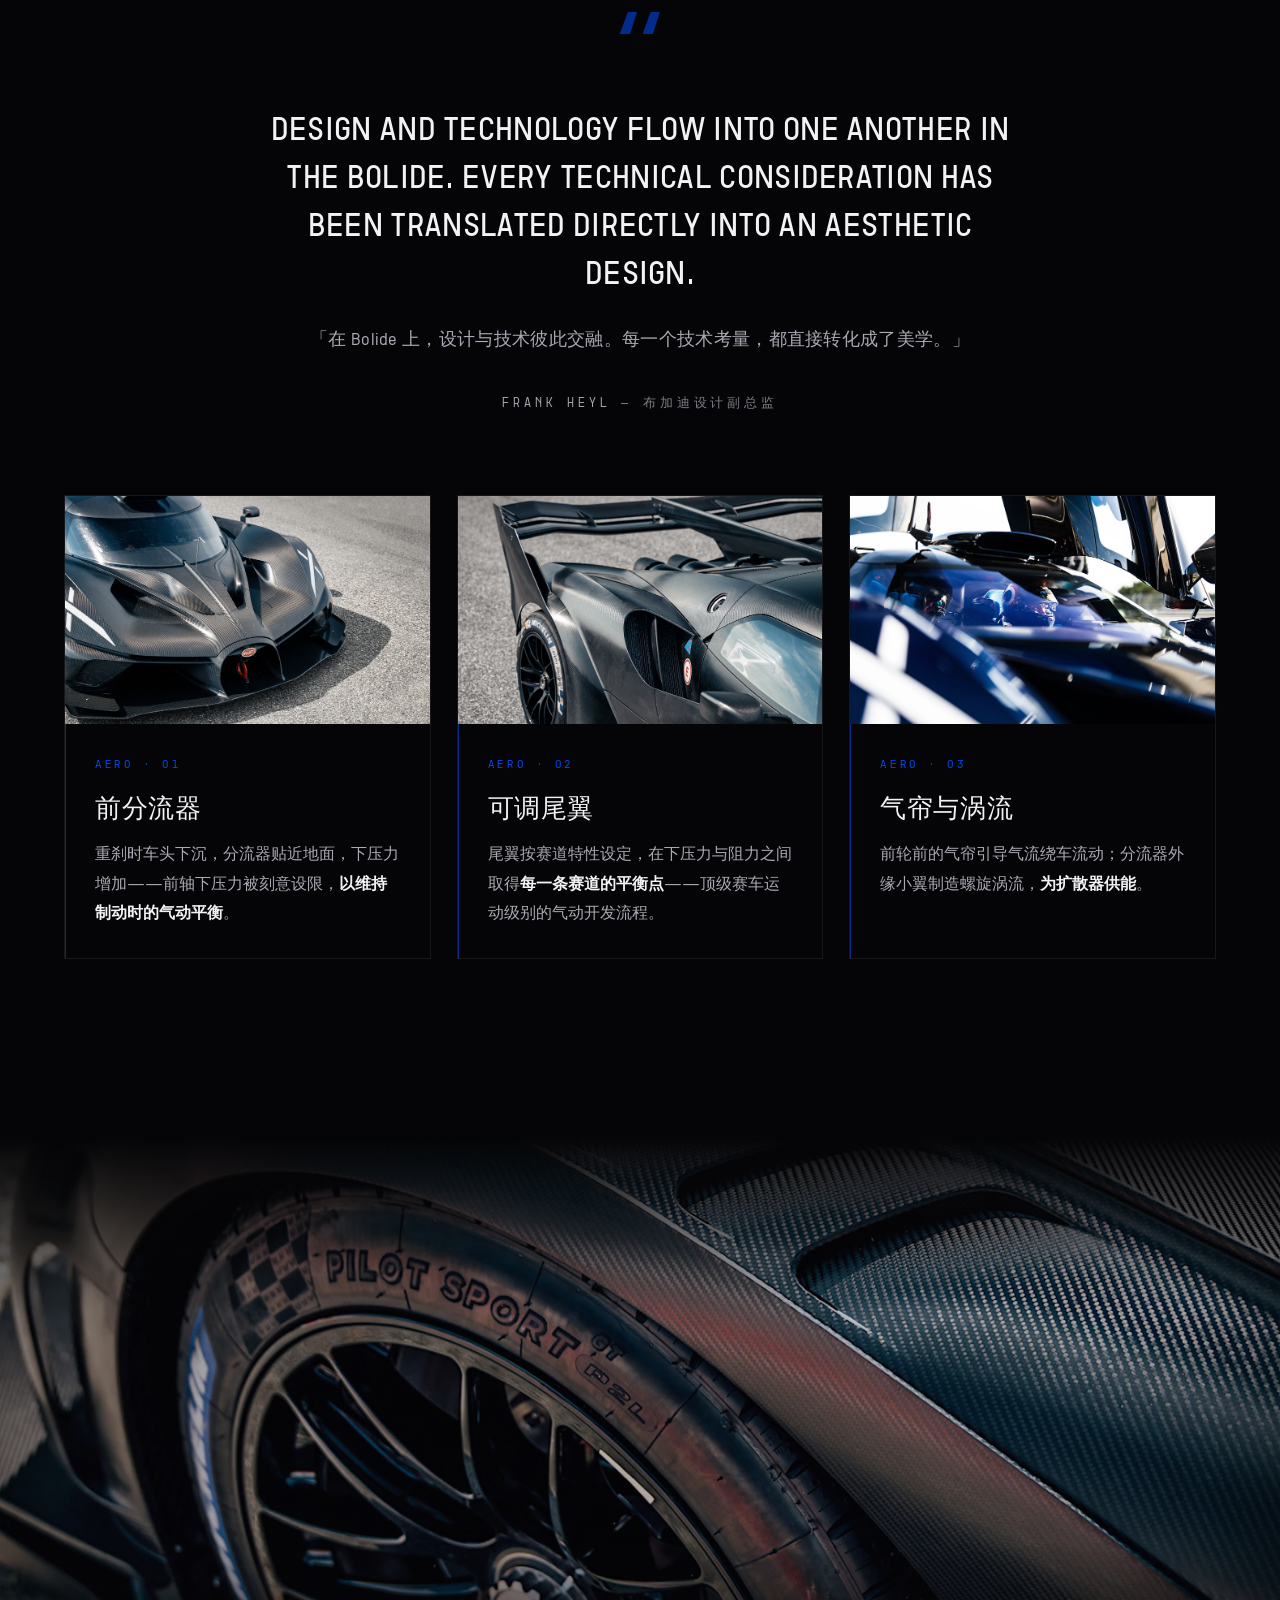
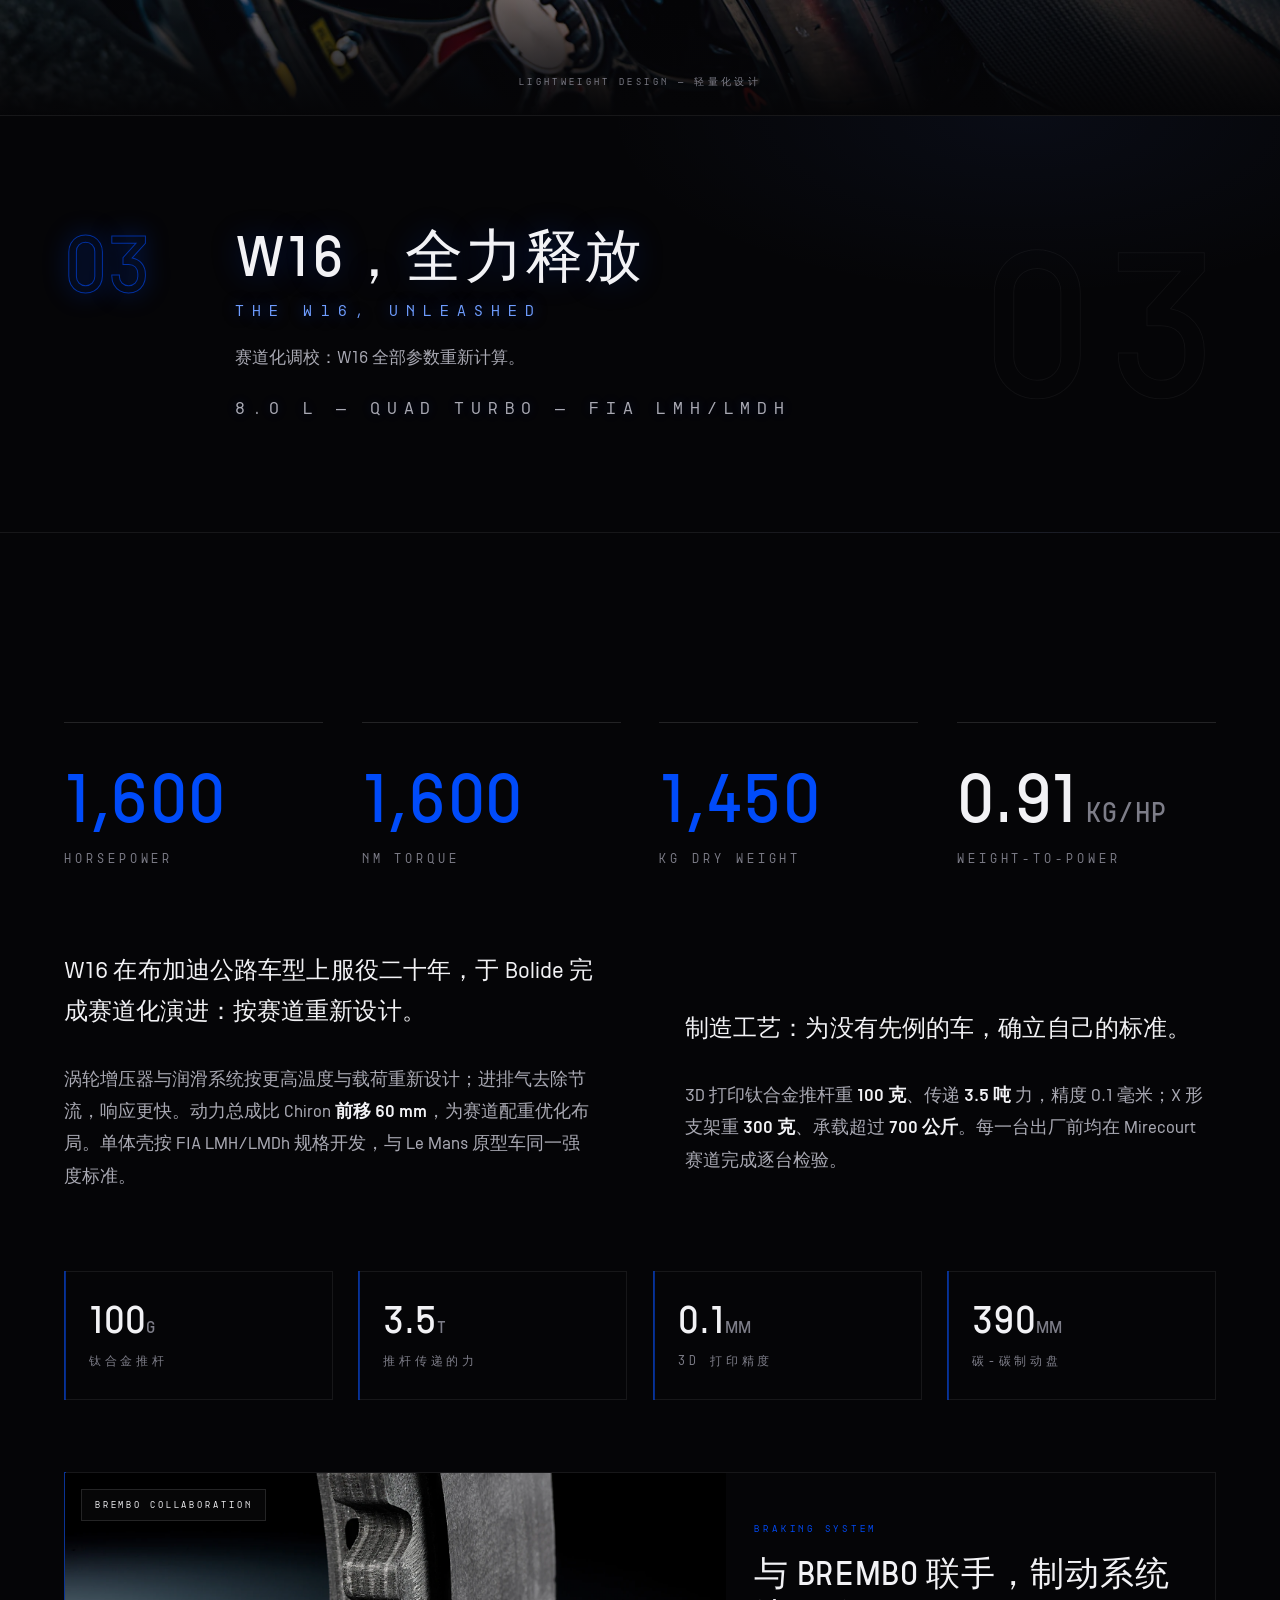
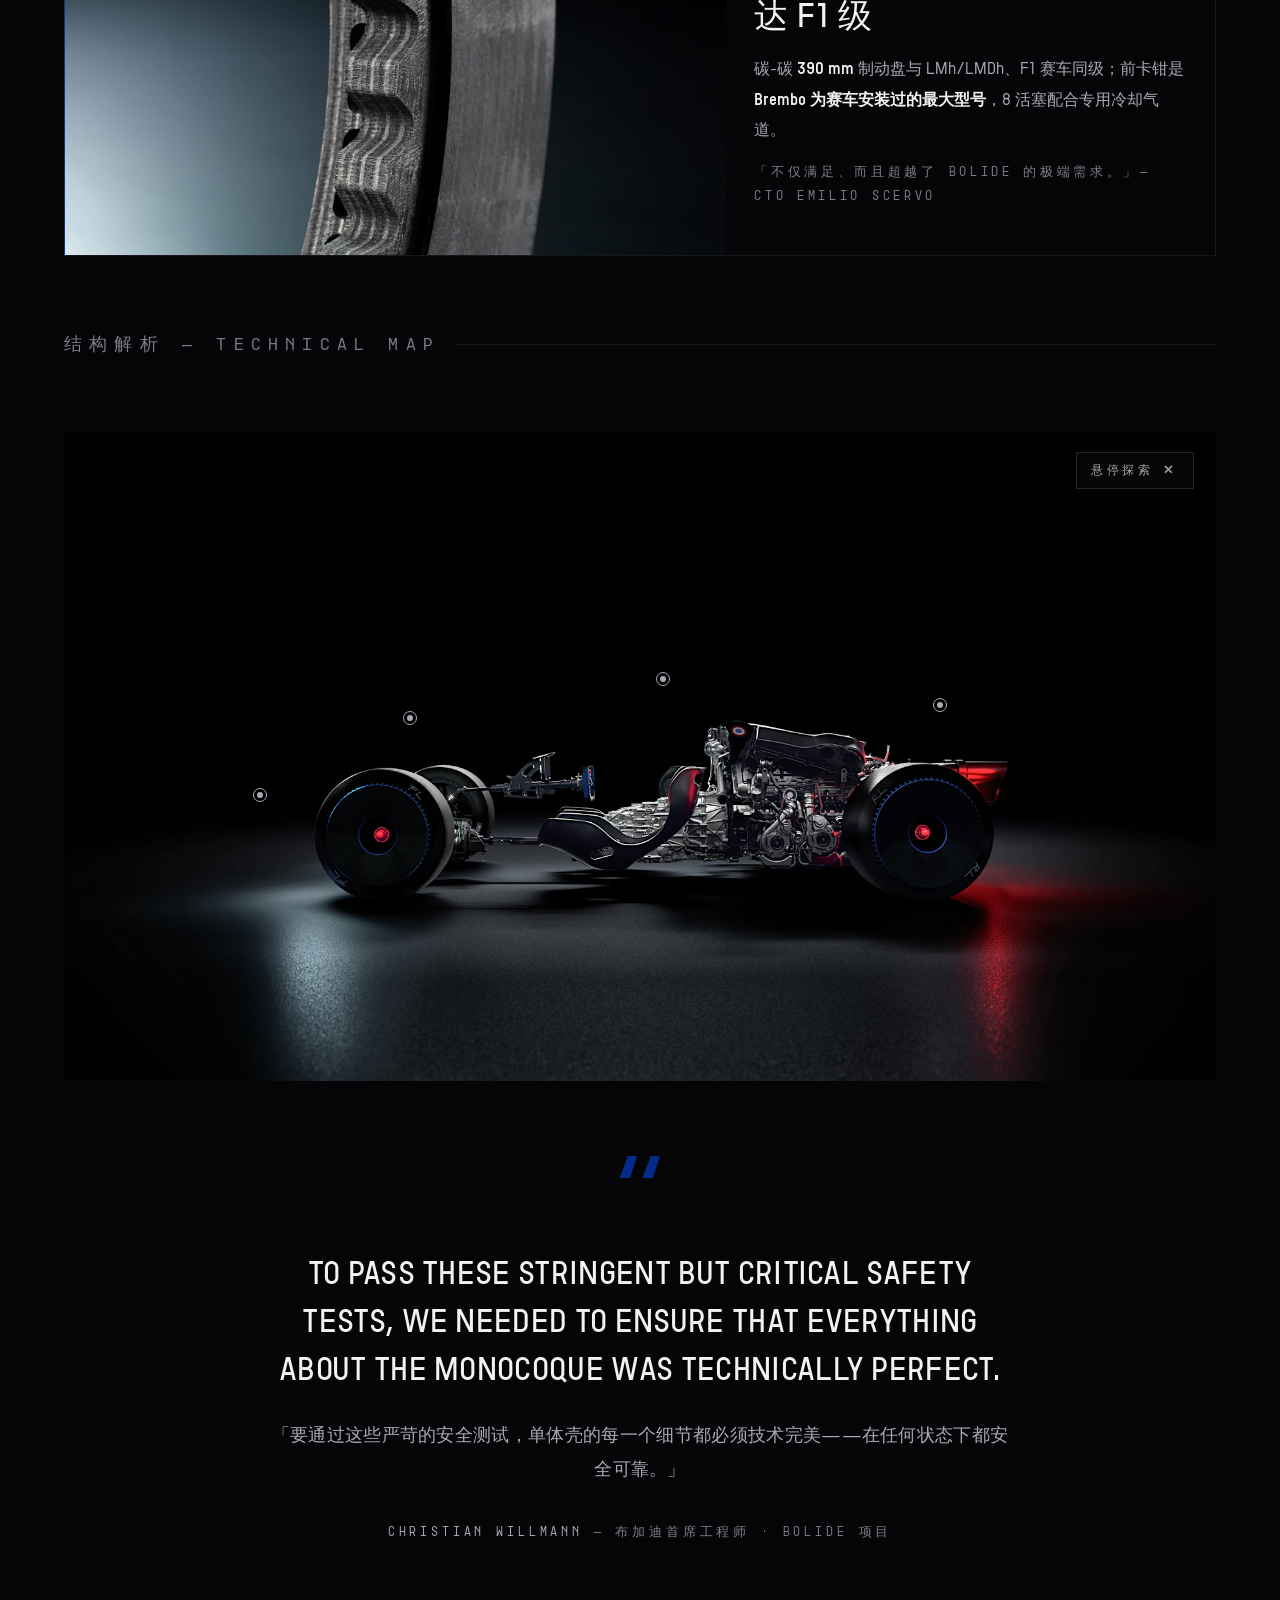
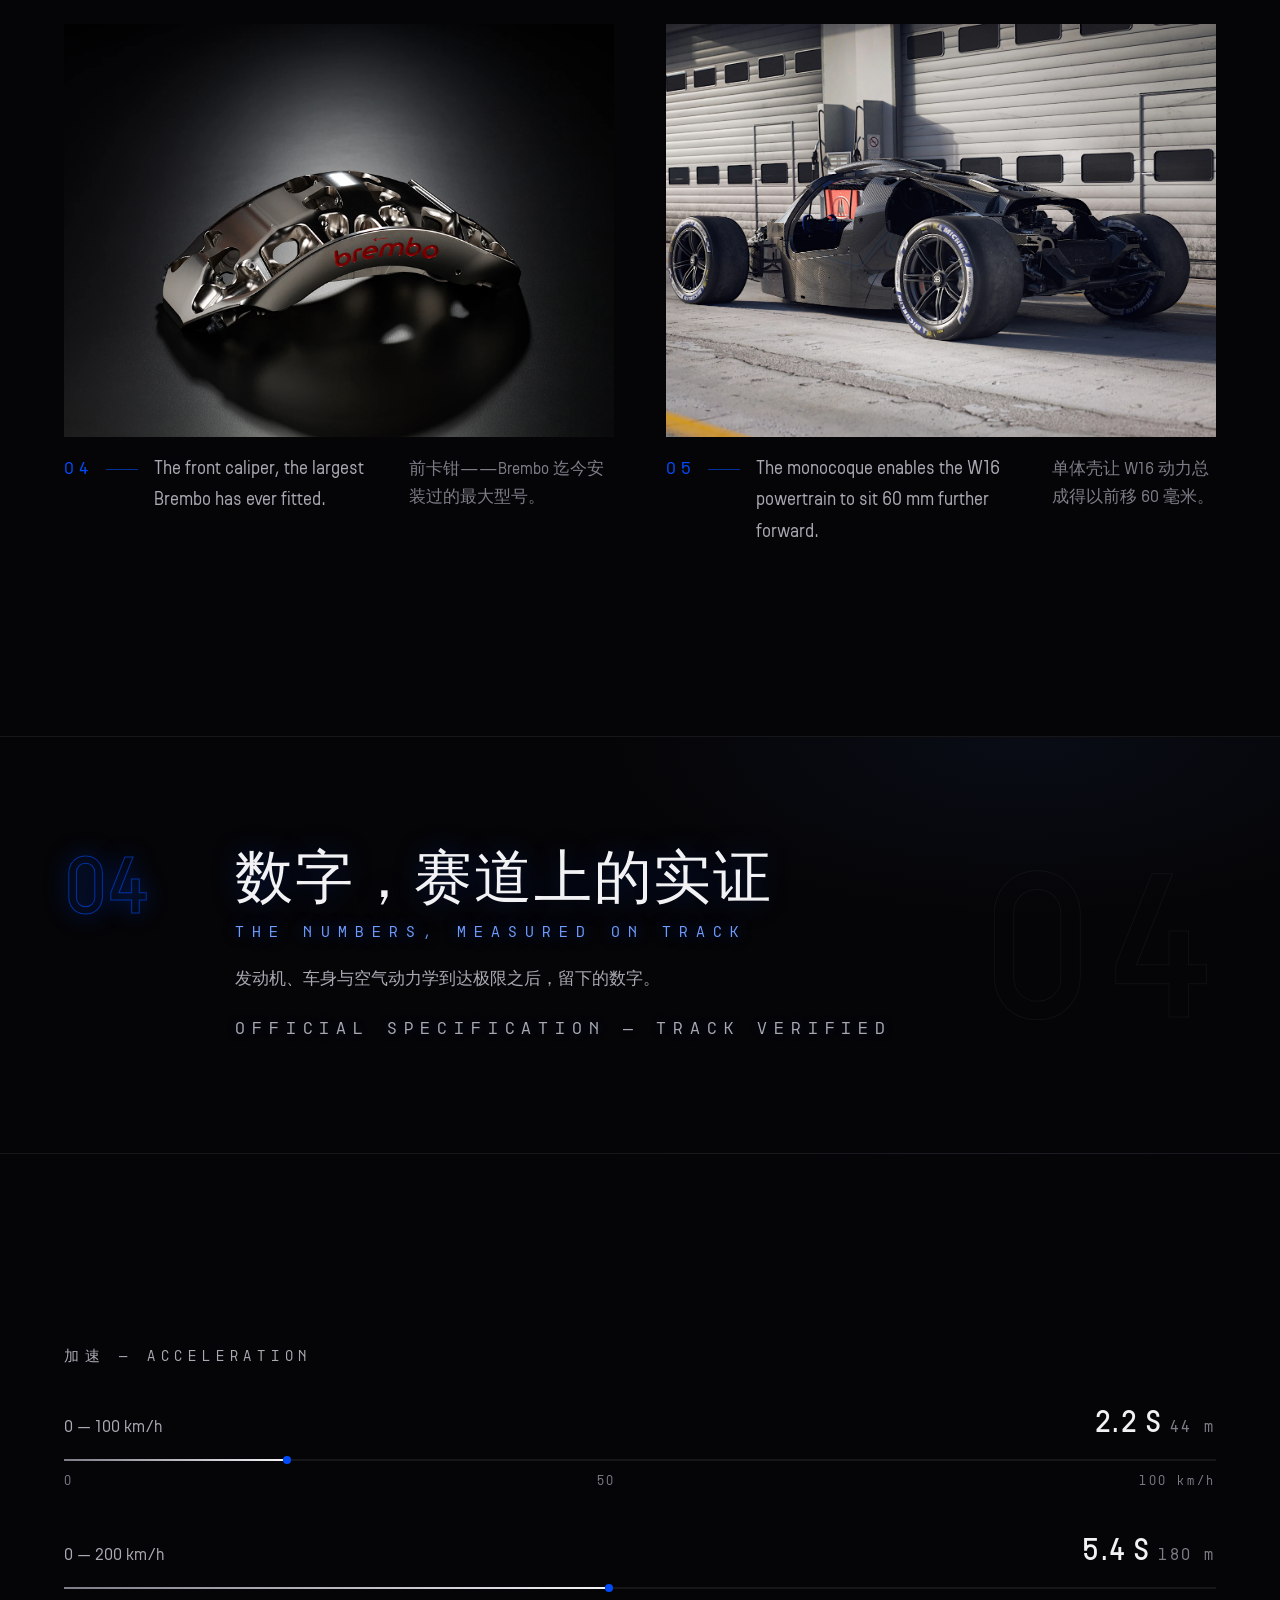
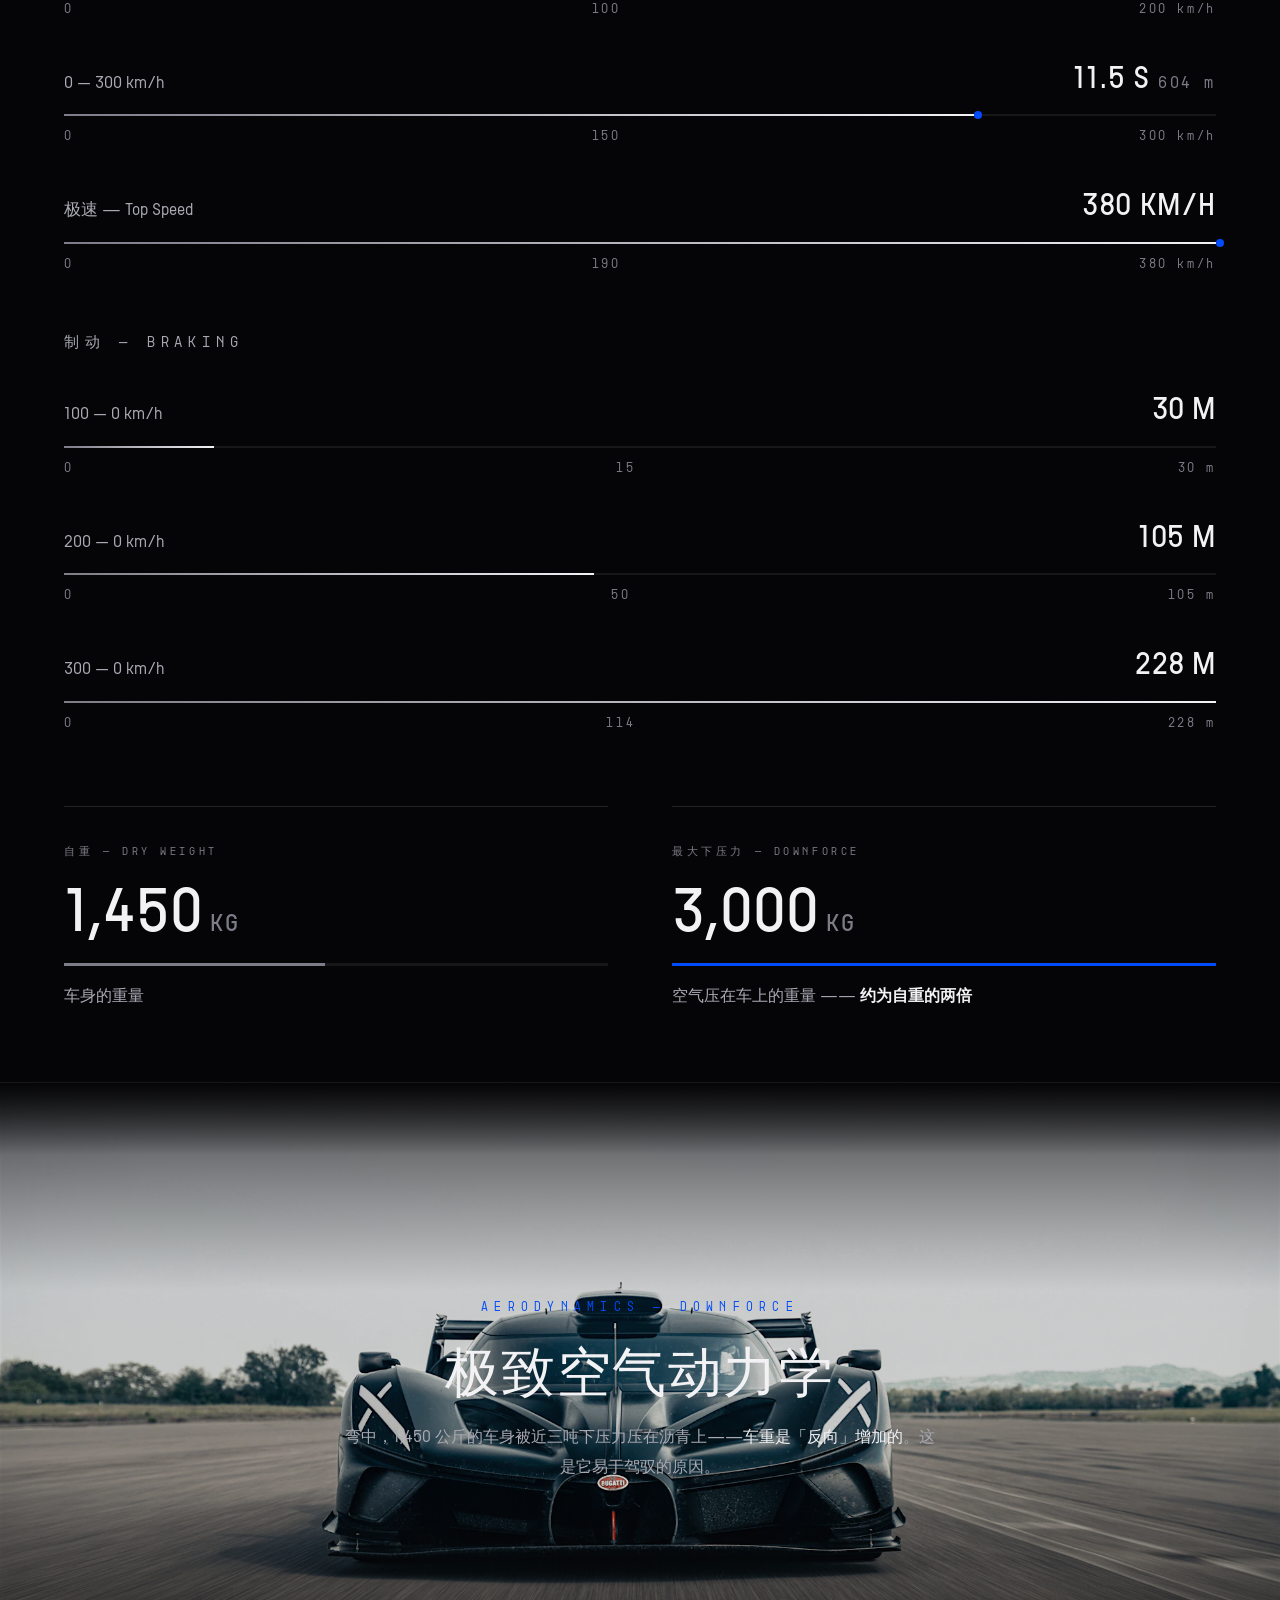
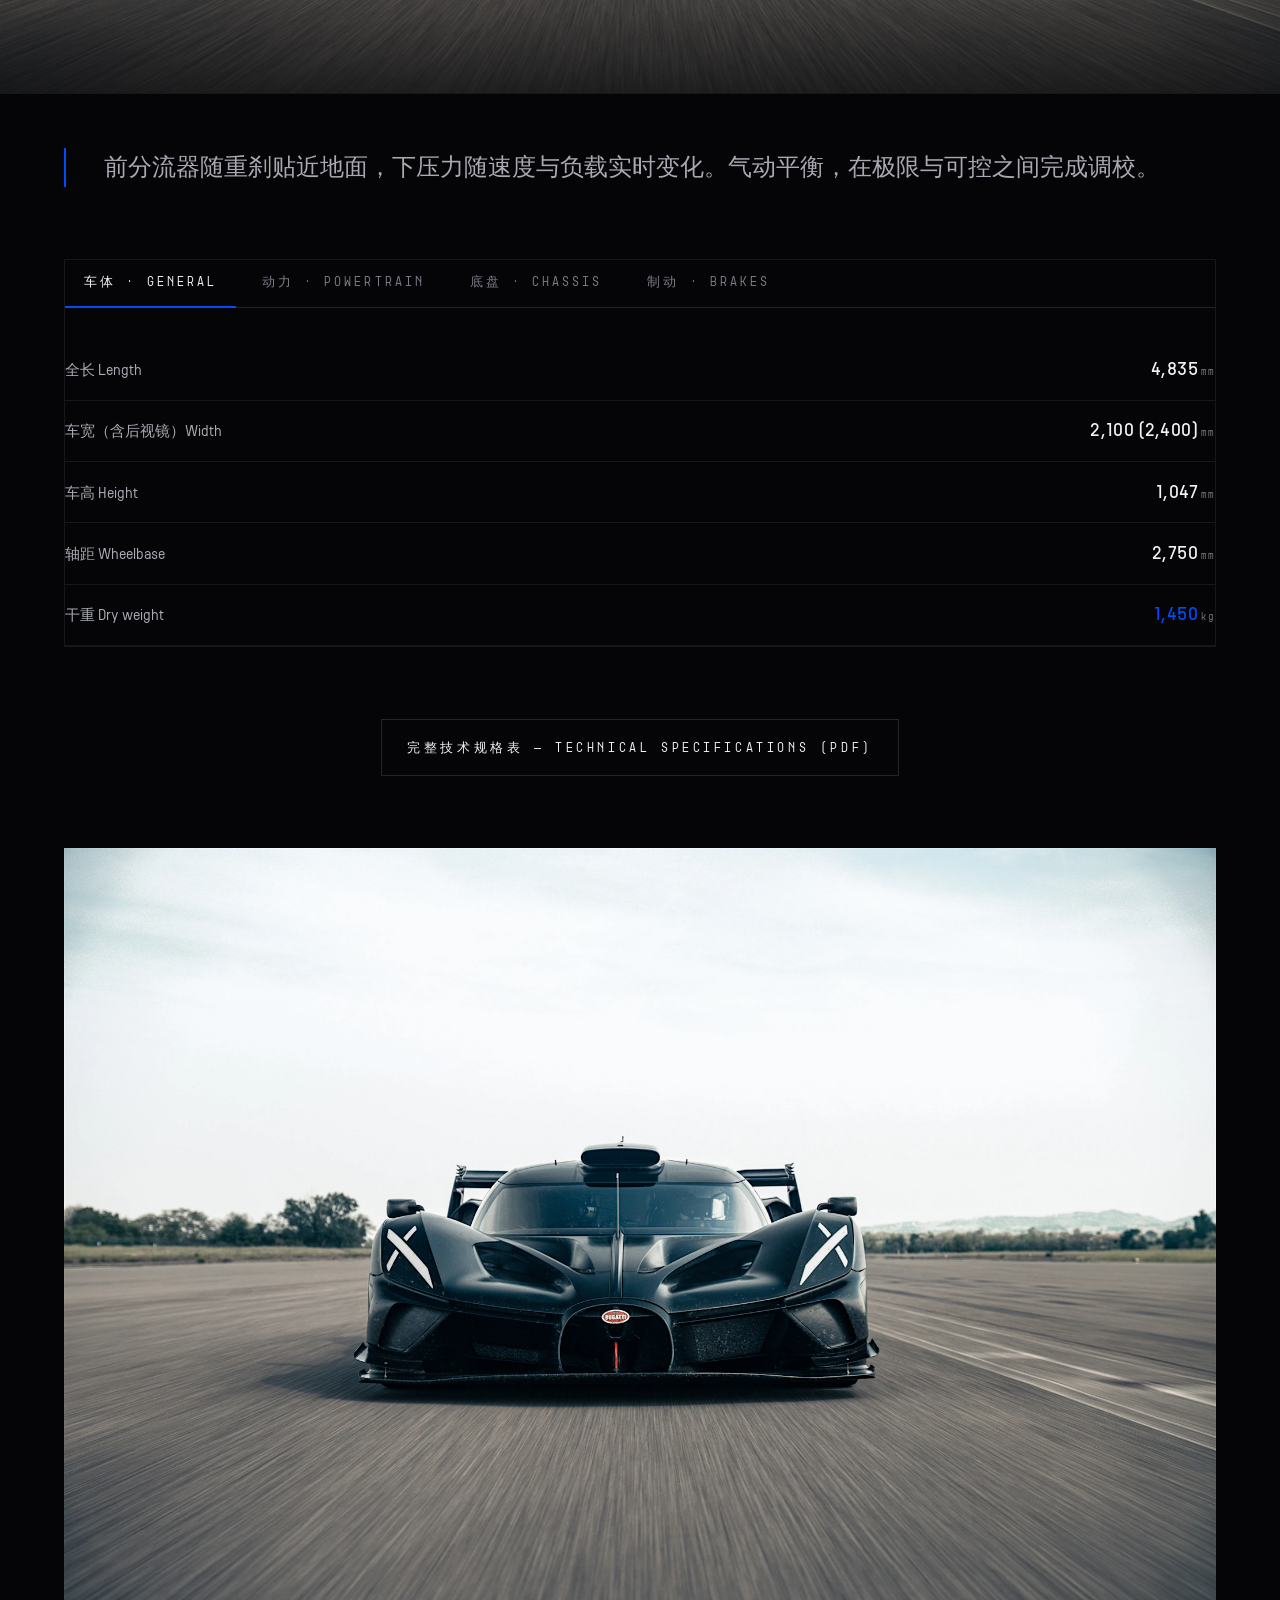
==== commit 1d47f61b: "v19：删除 40 UNITS 限量卡片区块；顶栏完全改用 tourbillon 样式（BUGATTI logo SVG + BOLIDE 副标、章节指示 navNow、语言+汉堡菜单按钮、顶部进度条" ====
--- a/index.html
+++ b/index.html
@@ -32,24 +32,27 @@
 <body>
 
 <header class="nav" id="nav">
-  <a class="nav__brand" href="#hero">BOLIDE</a>
-  <div class="nav__right">
-    <a class="nav__lang" href="en.html" onclick="localStorage.setItem('bolide-lang','en')">EN</a>
-    <button class="nav__menu" id="menuBtn" aria-expanded="false">目录</button>
-  </div>
+  <div class="nav__inner">
+    <span class="nav__now mono" id="navNow">01 · 火流星</span>
+    <a class="nav__brand is-hidden" href="#hero">
+      <svg viewBox="0 0 2468.89 566.93" width="86" height="20" fill="currentColor" aria-label="BUGATTI"><path d="M272.56 273.34c28.81-26.48 45.95-63.86 45.95-107.47 0-89.56-65.41-154.97-155.75-154.97H0v545.13h174.44c92.67 0 160.42-66.97 160.42-159.64 0-52.18-23.36-95.79-62.3-123.04ZM87.22 95.01h72.42c42.83 0 71.65 28.81 71.65 70.87s-28.81 70.87-71.65 70.87H87.22V95.01Zm84.1 376.91h-84.1V320.84h84.1c45.17 0 76.32 30.37 76.32 75.54s-31.15 75.54-76.32 75.54ZM648.69 406.51c0 44.39-31.93 76.32-76.32 76.32s-76.32-31.93-76.32-76.32V10.9h-87.22v389.38c0 96.56 68.53 166.65 163.54 166.65s163.54-70.09 163.54-166.65V10.9h-87.22v395.61ZM993.03 0c-95.01 0-163.54 70.09-163.54 166.65v233.62c0 96.56 68.53 166.65 163.54 166.65s163.54-70.09 163.54-166.65V241.41H993.03v84.11h76.32v80.99c0 44.39-31.93 76.32-76.32 76.32s-76.32-31.93-76.32-76.32V160.42c0-44.39 31.93-76.32 76.32-76.32s76.32 31.93 76.32 76.32v14.02h87.22v-7.79C1156.57 70.09 1088.04 0 993.03 0ZM1344.1 10.9l-125.38 545.12h86.44L1330.08 447h147.96l24.92 109.02h86.44L1464.03 10.9H1344.1Zm5.45 351.99 54.51-239.08 54.51 239.08h-109.02ZM1604.2 95.01h119.93l.78 461.02h85.66l.78-461.02h119.92V10.9H1604.2v84.11zM1976.59 95.01h119.93l.78 461.02h85.66l.78-461.02h119.92V10.9h-327.07v84.11zM2381.67 10.9h87.22v545.12h-87.22z"></path></svg>
+      <span class="nav__brand-sub">BOLIDE</span>
+    </a>
+    <span class="nav__lang">
+      <a class="lang-btn mono" href="en.html">EN</a>
+      <button class="nav__menu-btn mono" id="menuBtn" aria-label="章节菜单" aria-expanded="false"><span class="nav__menu-icon"><i></i><i></i><i></i></span></button>
+    </span>
+  </div>
+  <div class="nav__progress" aria-hidden="true"><i id="navBar"></i></div>
 </header>
 
-<div class="docmenu" id="docmenu">
-  <nav class="docmenu__list" aria-label="目录">
-    <a href="#hero"><i>00</i>封面</a>
-    <a href="#ch01"><i>01</i>火流星</a>
-    <a href="#ch02"><i>02</i>设计</a>
-    <a href="#ch03"><i>03</i>工程</a>
-    <a href="#ch04"><i>04</i>性能</a>
-    <a href="#ch05"><i>05</i>座舱</a>
-    <a href="#ch06"><i>06</i>赛道纪事</a>
-    <a href="#ch07"><i>07</i>传承</a>
-  </nav>
+<div class="menu-overlay" id="menuOverlay" hidden>
+  <nav class="menu-overlay__nav" aria-label="章节菜单"></nav>
+</div>
+
+<div class="scroll-gauge" aria-hidden="true">
+  <svg viewBox="0 0 44 44"><circle cx="22" cy="22" r="19"/><circle class="sg__bar" cx="22" cy="22" r="19"/></svg>
+  <span class="sg__num mono">00</span>
 </div>
 
 <main>
@@ -77,16 +80,7 @@
 </section>
 
 <!-- ============ 限量声明 ============ -->
-<section class="limited reveal">
-  <div class="limited__media">
-    <img src="assets/doc02-40units.webp" alt="Bolide 限量 40 台" loading="lazy" width="1800" height="1200">
-  </div>
-  <div class="limited__veil"></div>
-  <div class="limited__inner">
-    <span class="limited__num"><em>40</em> UNITS</span>
-    
-  </div>
-</section>
+
 
 <!-- ============ 01 火流星 ============ -->
 <div class="chapter-break reveal" id="ch01" data-watermark="01">
--- a/css/style.css
+++ b/css/style.css
@@ -67,68 +67,201 @@
 /* 段落文字宽度约束 */
 .prose { max-width: var(--w-prose); }
 
-/* ---------- 导航 ---------- */
+/* ---------- 导航（tourbillon 同款） ---------- */
 .nav {
-  position: fixed; top: 0; left: 0; right: 0; z-index: 100;
-  display: flex; align-items: center; justify-content: space-between;
-  padding: 1.6rem clamp(1.5rem, 5vw, 4rem);
-  /* 开屏隐藏：滚过 hero 后由 JS 直接切换 is-solid 出现，无淡化过渡 */
-  opacity: 0;
-  visibility: hidden;
-  pointer-events: none;
+  position: fixed; top: 0; left: 0; right: 0;
+  z-index: 100;
+  padding: 22px 24px;
+  transition: background 0.5s, padding 0.5s, backdrop-filter 0.5s;
 }
 .nav.is-solid {
-  background: rgba(11, 11, 13, .92);
+  background: rgba(5, 5, 7, 0.82);
   backdrop-filter: blur(14px);
   -webkit-backdrop-filter: blur(14px);
-  padding-top: 1rem; padding-bottom: 1rem;
-  border-bottom: 1px solid var(--line-soft);
-  opacity: 1;
-  visibility: visible;
-  pointer-events: auto;
-}
-.nav__brand {
-  font-family: var(--font-display);
-  font-size: 1.35rem;
-  letter-spacing: .34em;
+  padding: 14px 24px;
+  border-bottom: 1px solid var(--line);
+}
+.nav__inner { display: flex; align-items: center; justify-content: space-between; }
+.nav__brand { display: flex; align-items: baseline; gap: 12px; color: #fff; }
+.nav__brand svg { height: 18px; width: auto; }
+.nav__brand-sub {
+  font-family: var(--font-display);
+  font-size: 15px;
+  letter-spacing: 0.34em;
+  color: var(--ink-dim);
+}
+.nav__now {
+  display: inline-flex;
+  align-items: center;
+  gap: 10px;
+  font-size: 13px;
+  letter-spacing: 0.22em;
+  color: var(--ink-dim);
+  padding: 8px 14px;
+  border: 1px solid var(--line);
+  background: rgba(10, 11, 15, 0.6);
+  border-radius: 0;
+  transition: color 0.3s, border-color 0.3s;
+}
+.nav__now::before {
+  content: '';
+  width: 6px;
+  height: 6px;
+  border-radius: 50%;
+  background: var(--accent);
+  box-shadow: 0 0 8px rgba(0, 75, 250, 0.8);
+}
+.nav__now b { color: var(--ink); font-weight: 400; }
+.nav__lang {
+  justify-self: end;
+  display: inline-flex;
+  align-items: center;
+  gap: 10px;
+  transition: opacity 0.6s var(--ease);
+}
+.nav__lang.is-hidden { opacity: 0; pointer-events: none; }
+.lang-btn {
+  padding: 8px 6px;
+  border: none;
+  background: none;
+  font-size: 13px;
+  letter-spacing: 0.2em;
+  color: var(--ink-dim);
+  position: relative;
+  transition: color 0.3s;
+  cursor: pointer;
+}
+.lang-btn::after {
+  content: '';
+  position: absolute;
+  left: 6px; right: 6px; bottom: 4px;
+  height: 1px;
+  background: var(--accent);
+  transform: scaleX(0);
+  transition: transform 0.3s var(--ease);
+}
+.lang-btn:hover { color: var(--ink); }
+.lang-btn:hover::after { transform: scaleX(1); }
+.nav__menu-btn {
+  display: inline-flex;
+  align-items: center;
+  gap: 10px;
+  font-size: 13px;
+  letter-spacing: 0.24em;
   color: var(--ink);
-  text-transform: uppercase;
-}
-.nav__right { display: flex; align-items: center; gap: 2.2rem; }
-.nav__lang {
-  font-family: var(--font-mono); font-size: .8rem; letter-spacing: .22em;
-  color: var(--ink-dim); transition: color .3s;
-}
-.nav__lang:hover { color: var(--ink); }
-.nav__menu {
-  background: none; border: 0; cursor: pointer;
-  font-family: var(--font-mono); font-size: .8rem; letter-spacing: .22em;
-  color: var(--ink-dim); text-transform: uppercase; transition: color .3s;
-}
-.nav__menu:hover { color: var(--ink); }
-
-/* ---------- 全屏目录 ---------- */
-.docmenu {
-  position: fixed; inset: 0; z-index: 90;
-  background: rgba(11, 11, 13, .98);
-  display: none; align-items: center; justify-content: center;
-}
-.docmenu.is-open { display: flex; }
-.docmenu__list { list-style: none; text-align: center; }
-.docmenu__list a {
+  padding: 8px 14px;
+  border: 1px solid var(--line);
+  background: rgba(10, 11, 15, 0.6);
+  border-radius: 0;
+  cursor: pointer;
+  transition: border-color 0.3s;
+  font-family: var(--font-mono);
+}
+.nav__menu-btn:hover { border-color: var(--accent); }
+.nav__menu-btn.is-hidden { opacity: 0; pointer-events: none; }
+.nav__menu-icon { position: relative; width: 16px; height: 10px; }
+.nav__menu-icon i {
+  position: absolute;
+  left: 0;
+  width: 16px;
+  height: 1px;
+  background: currentColor;
+  transition: transform 0.35s var(--ease);
+}
+.nav__menu-icon i:first-child { top: 0; }
+.nav__menu-icon i:last-child { bottom: 0; }
+.nav__menu-btn[aria-expanded="true"] i:first-child { transform: translateY(4.5px) rotate(45deg); }
+.nav__menu-btn[aria-expanded="true"] i:nth-child(2) { opacity: 0; }
+.nav__menu-btn[aria-expanded="true"] i:last-child { transform: translateY(-4.5px) rotate(-45deg); }
+.nav__progress {
+  position: absolute;
+  left: 0; right: 0; bottom: 0;
+  height: 2px;
+  background: transparent;
+}
+.nav__progress i {
   display: block;
-  font-family: var(--font-display);
-  font-size: clamp(1.6rem, 4.4vw, 2.6rem);
-  letter-spacing: .1em;
+  height: 100%;
+  width: 0;
+  background: linear-gradient(90deg, var(--accent), #3f7bff);
+  box-shadow: 0 0 10px rgba(0, 75, 250, 0.6);
+  transition: width 0.2s linear;
+}
+.is-hidden { opacity: 0; pointer-events: none; }
+
+/* ---------- 章节菜单浮层（tourbillon 同款） ---------- */
+.menu-overlay {
+  position: fixed;
+  inset: 0;
+  z-index: 89;
+  background: rgba(5, 5, 7, 0.97);
+  backdrop-filter: blur(10px);
+  -webkit-backdrop-filter: blur(10px);
+  display: grid;
+  place-items: center;
+  opacity: 0;
+  transition: opacity 0.4s var(--ease);
+}
+.menu-overlay.is-open { opacity: 1; }
+.menu-overlay__nav {
+  display: grid;
+  grid-template-columns: repeat(2, minmax(140px, 220px));
+  gap: 6px 40px;
+  padding: 24px;
+}
+.menu-overlay__nav a {
+  display: flex;
+  gap: 12px;
+  padding: 14px 10px;
+  font-family: var(--font-display);
+  font-size: 22px;
+  letter-spacing: 0.1em;
+  color: var(--ink);
+  border-bottom: 1px solid var(--line);
+  transition: color 0.3s, border-color 0.3s, padding-left 0.3s;
+}
+.menu-overlay__nav a:hover { color: #6f9dff; border-color: var(--accent); padding-left: 16px; }
+.menu-overlay__nav a .idx { font-family: var(--font-mono); font-size: 12px; color: var(--ink-faint); align-self: center; }
+
+/* ---------- 滚动进度表盘（tourbillon 同款） ---------- */
+.scroll-gauge {
+  position: fixed;
+  right: 26px;
+  bottom: 26px;
+  width: 44px; height: 44px;
+  z-index: 90;
+  opacity: 0;
+  transition: opacity 0.5s;
+}
+.scroll-gauge.is-on { opacity: 1; }
+.scroll-gauge svg { width: 100%; height: 100%; transform: rotate(-90deg); }
+.scroll-gauge circle { fill: none; stroke-width: 2; }
+.scroll-gauge .sg__bar {
+  stroke: var(--accent);
+  stroke-linecap: round;
+  stroke-dasharray: 119.4;
+  stroke-dashoffset: 119.4;
+}
+.sg__num {
+  position: absolute;
+  inset: 0;
+  display: grid;
+  place-items: center;
+  font-size: 10px;
   color: var(--ink-dim);
-  padding: .55rem 0;
-  transition: color .3s;
-}
-.docmenu__list a:hover { color: var(--ink); }
-.docmenu__list a i {
-  font-family: var(--font-mono); font-style: normal;
-  font-size: .5em; color: var(--ink-faint);
-  margin-right: 1.2rem; vertical-align: .3em;
+}
+
+/* 移动端 nav */
+@media (max-width: 720px) {
+  .nav__now { display: none; }
+  .nav { padding: 14px 16px; }
+  .nav.is-solid { padding: 10px 16px; }
+  .nav__brand svg { height: 15px; }
+  .nav__brand-sub { font-size: 13px; }
+  .nav__menu-btn { padding: 7px 10px; }
+  .scroll-gauge { right: 16px; bottom: 16px; width: 38px; height: 38px; }
+  .menu-overlay__nav { grid-template-columns: 1fr; gap: 2px; }
+  .menu-overlay__nav a { font-size: 19px; }
 }
 
 /* ---------- HERO ---------- */
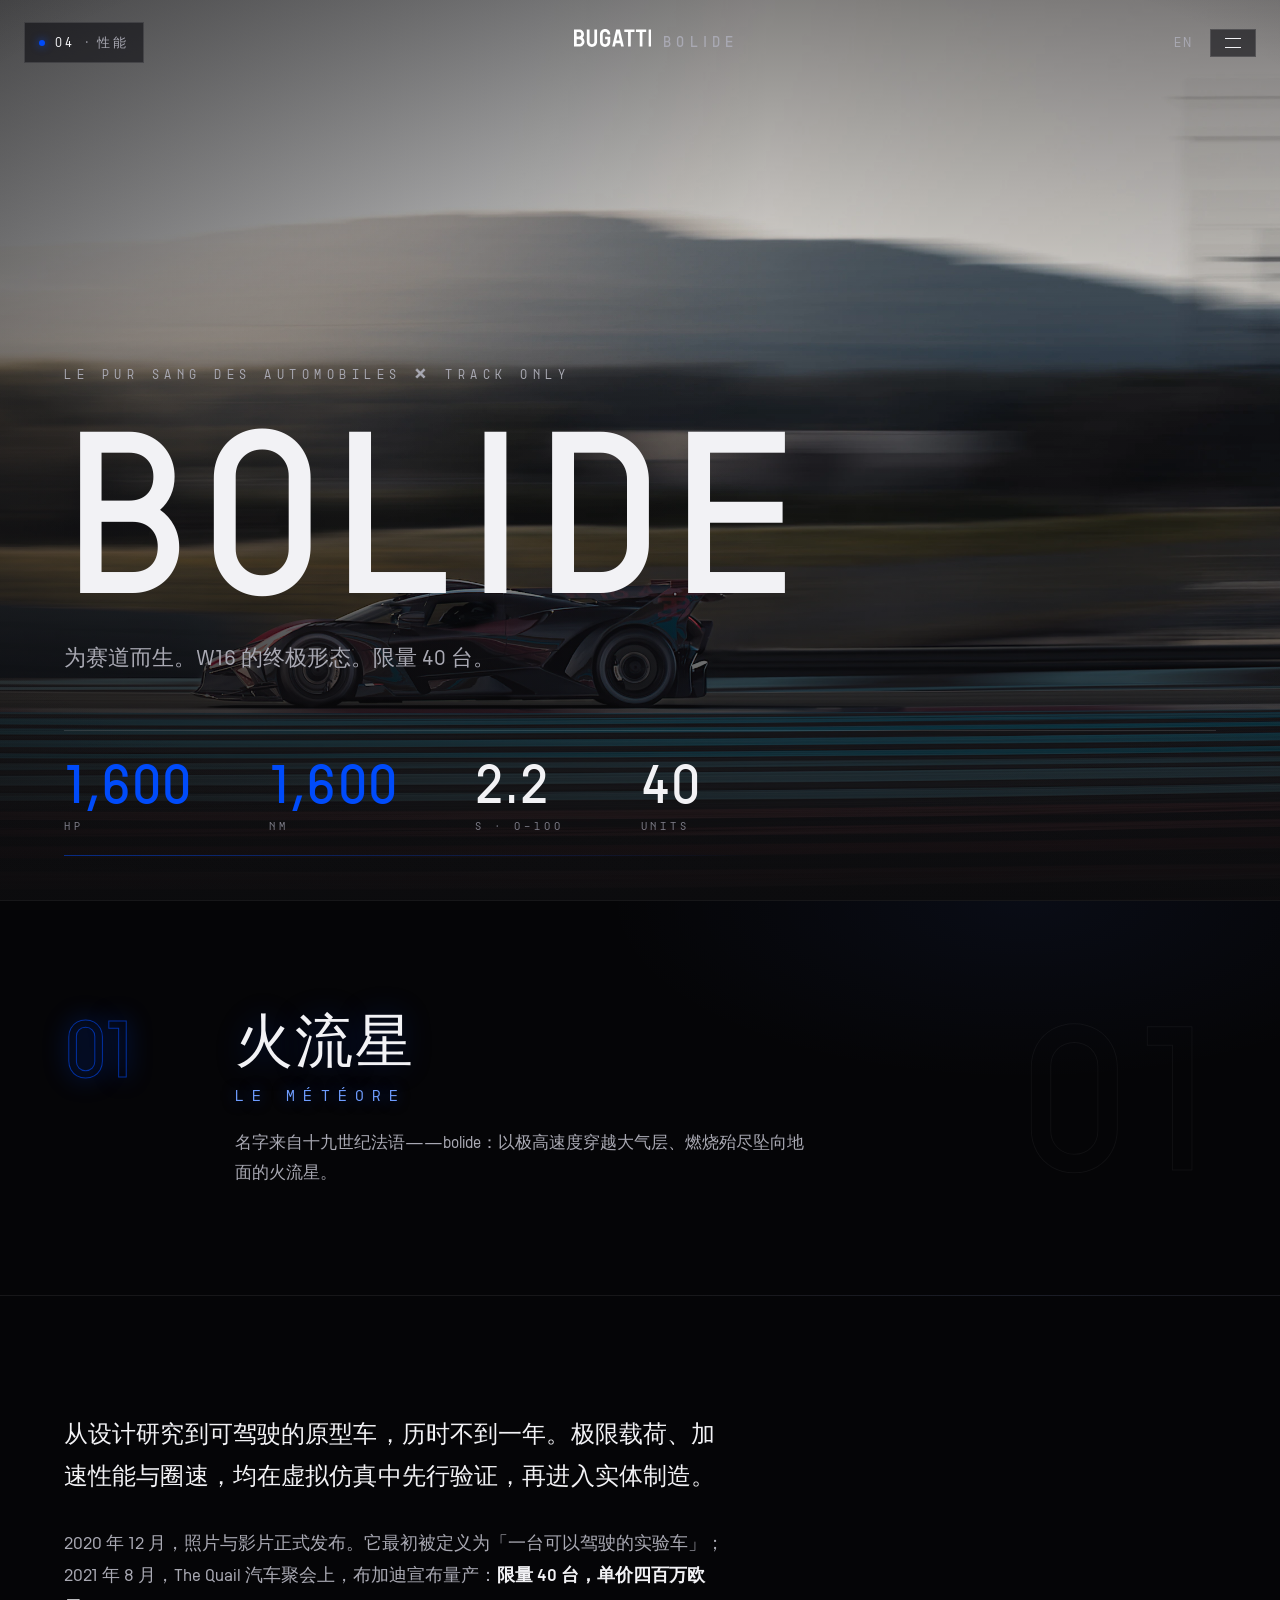
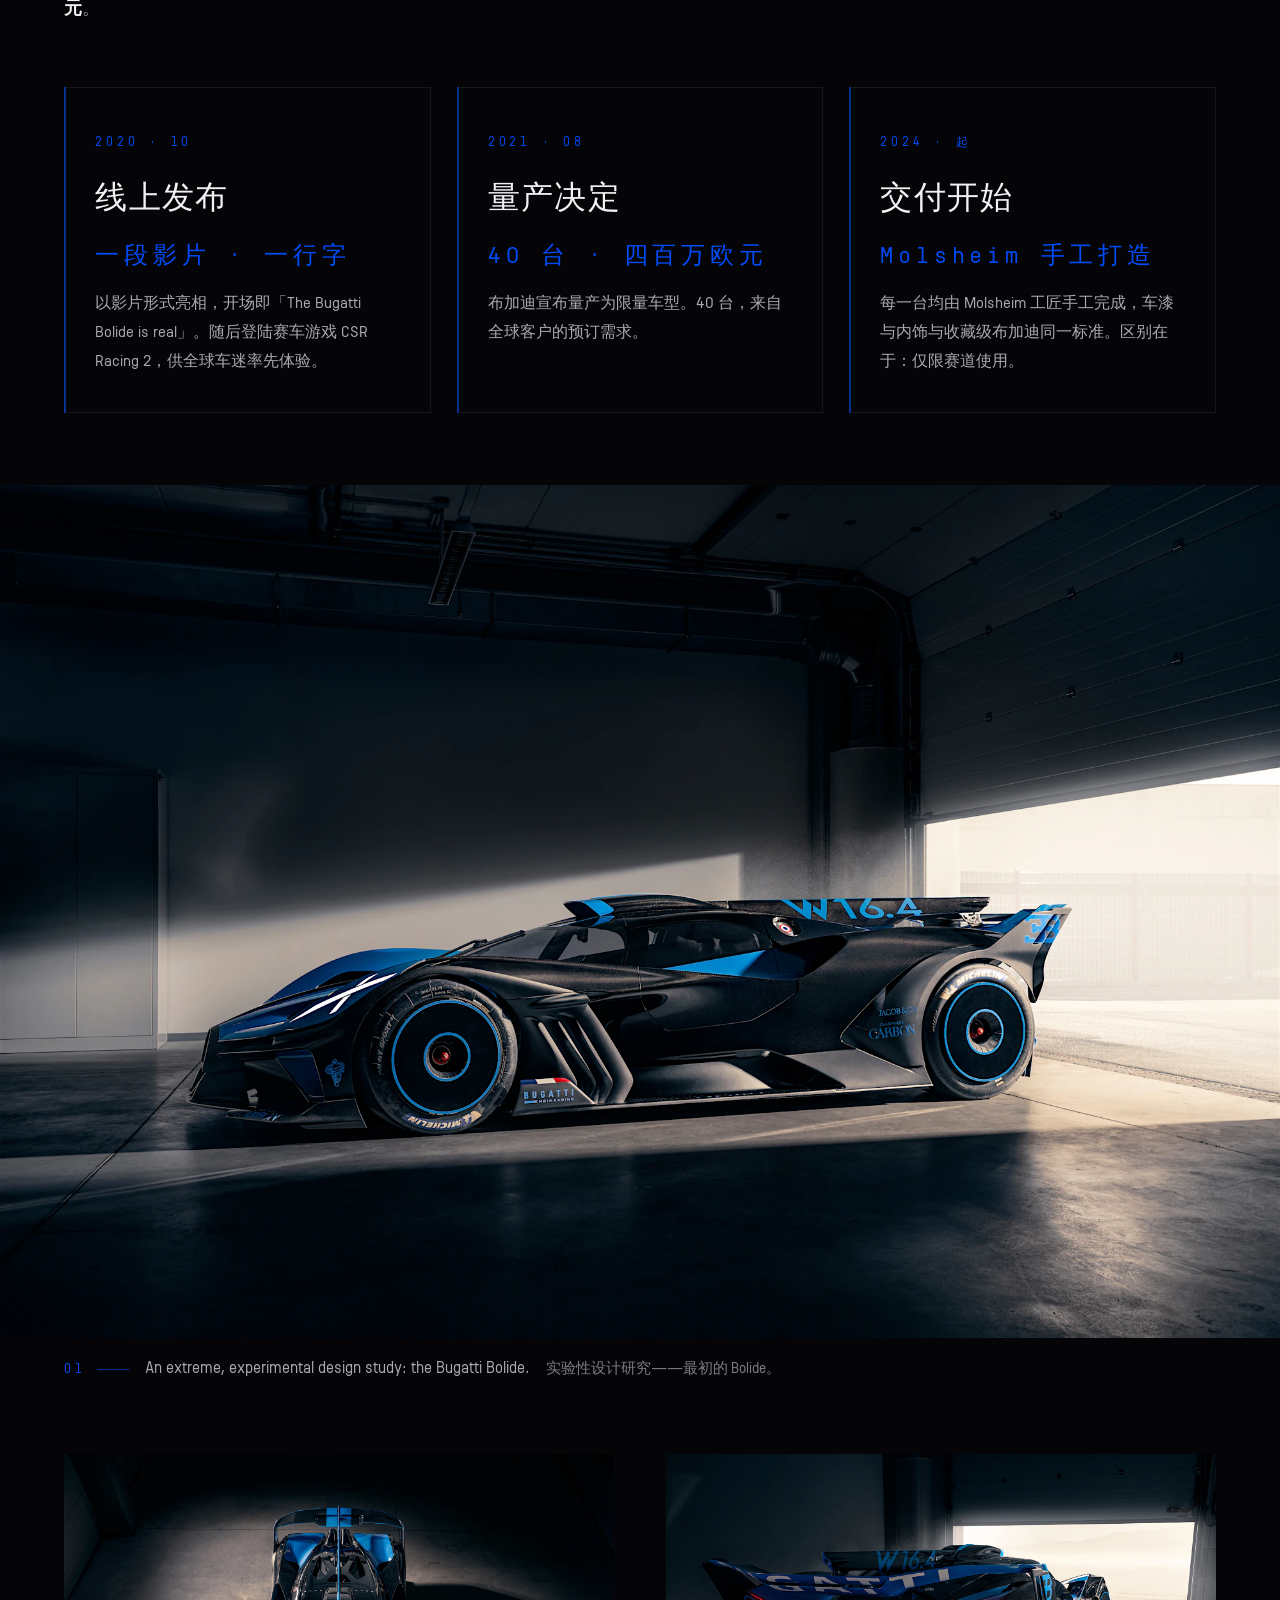
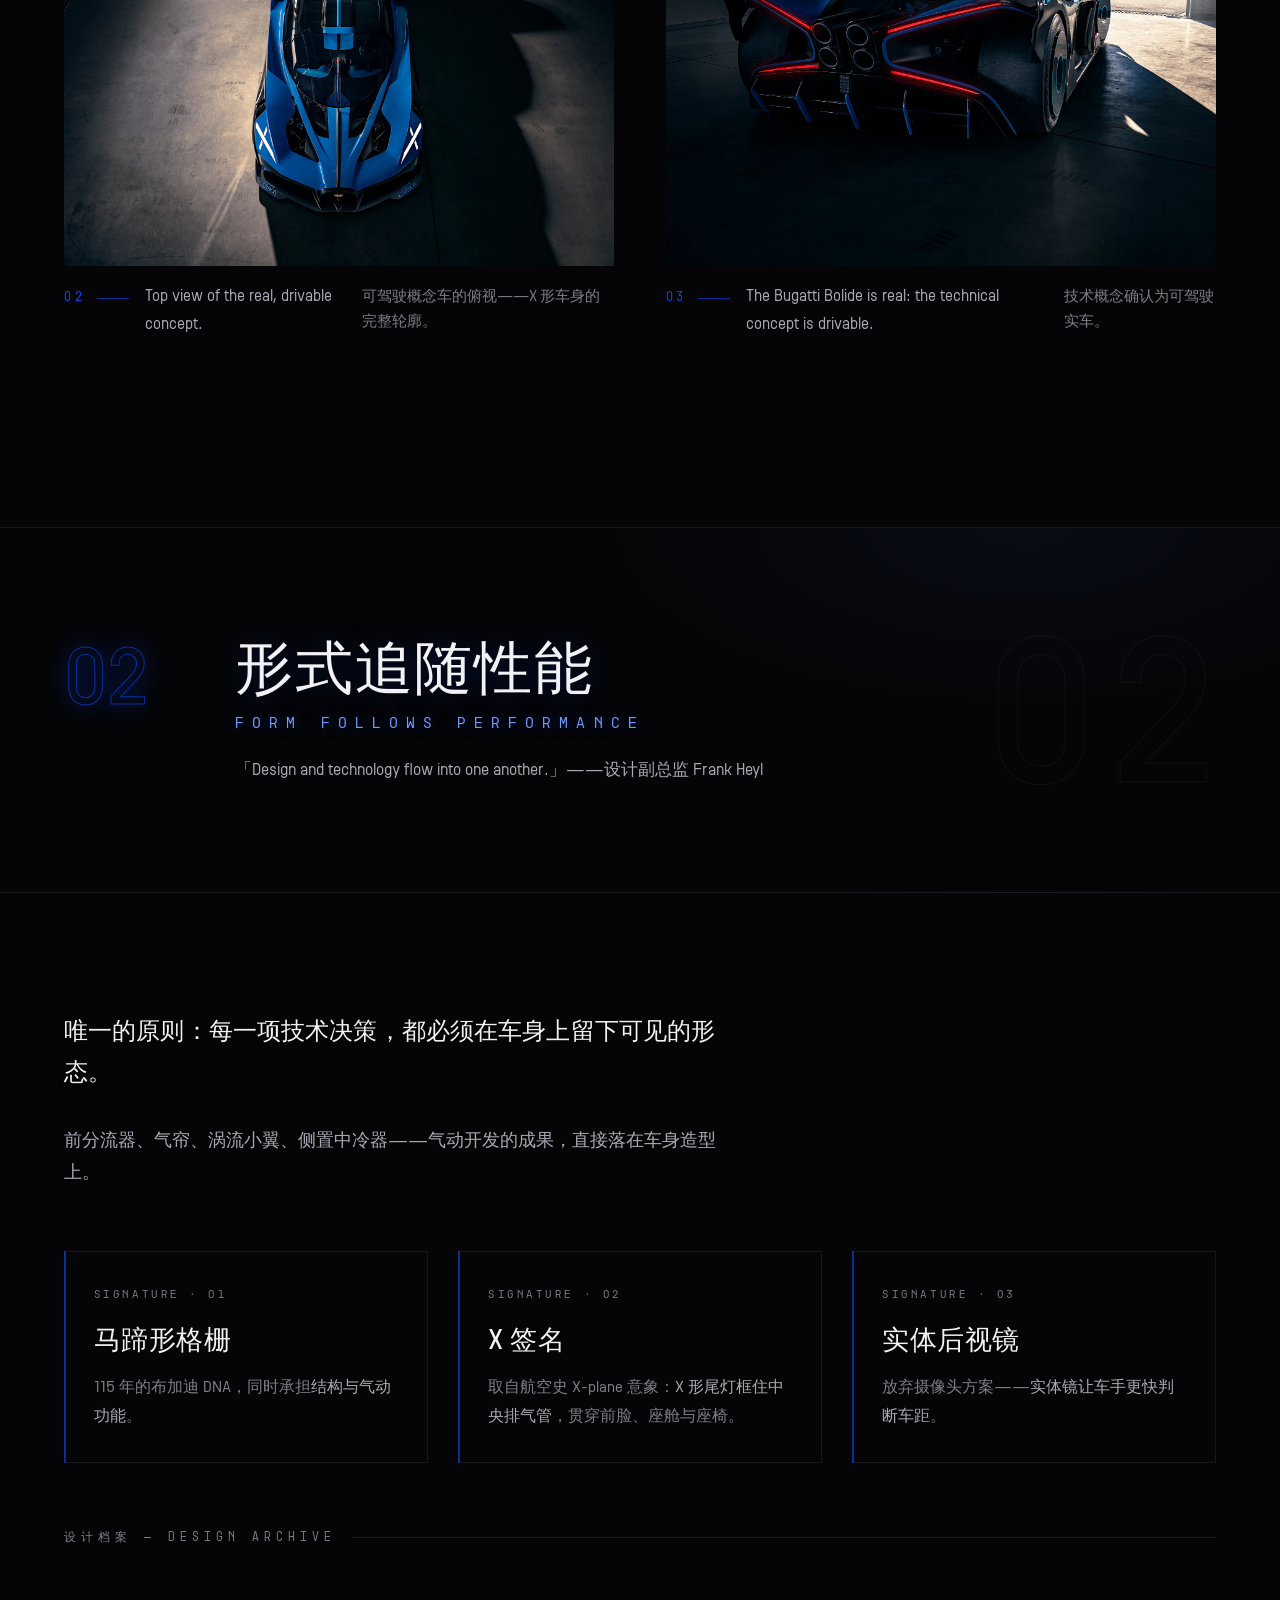
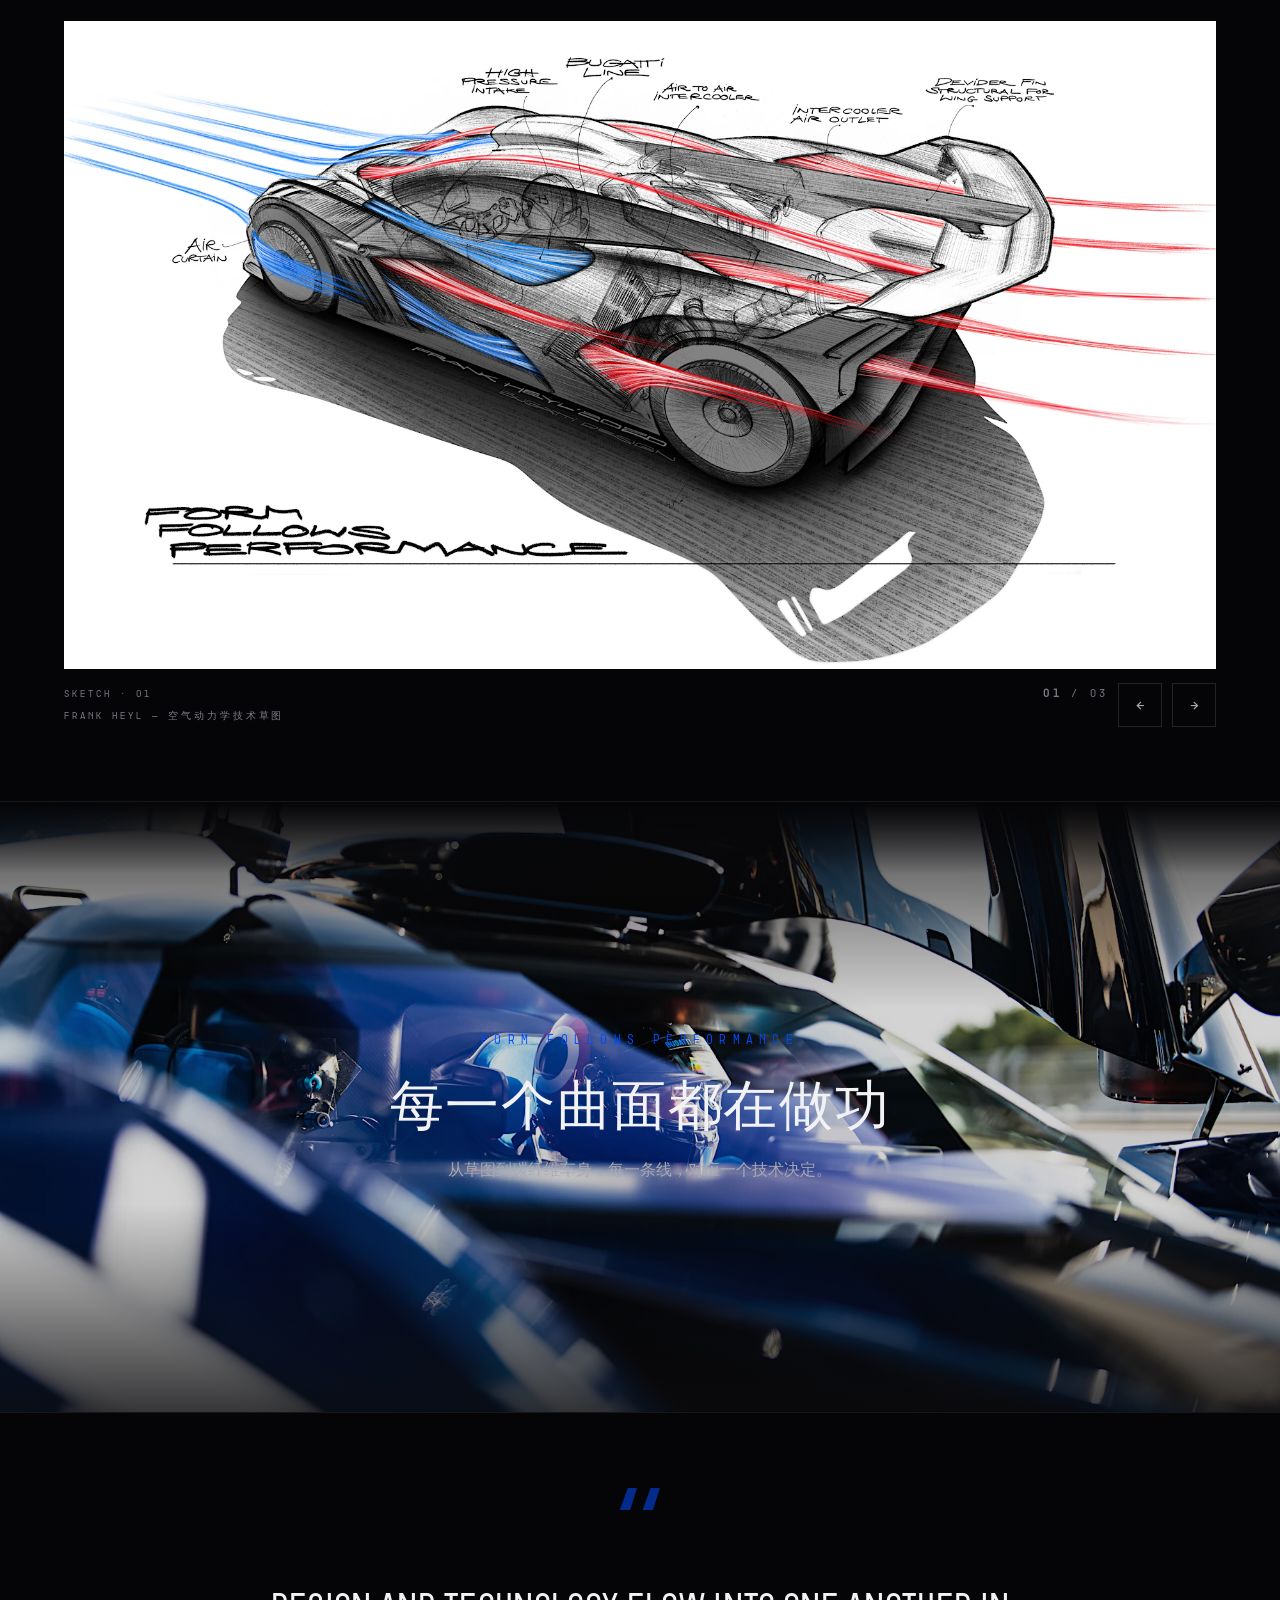
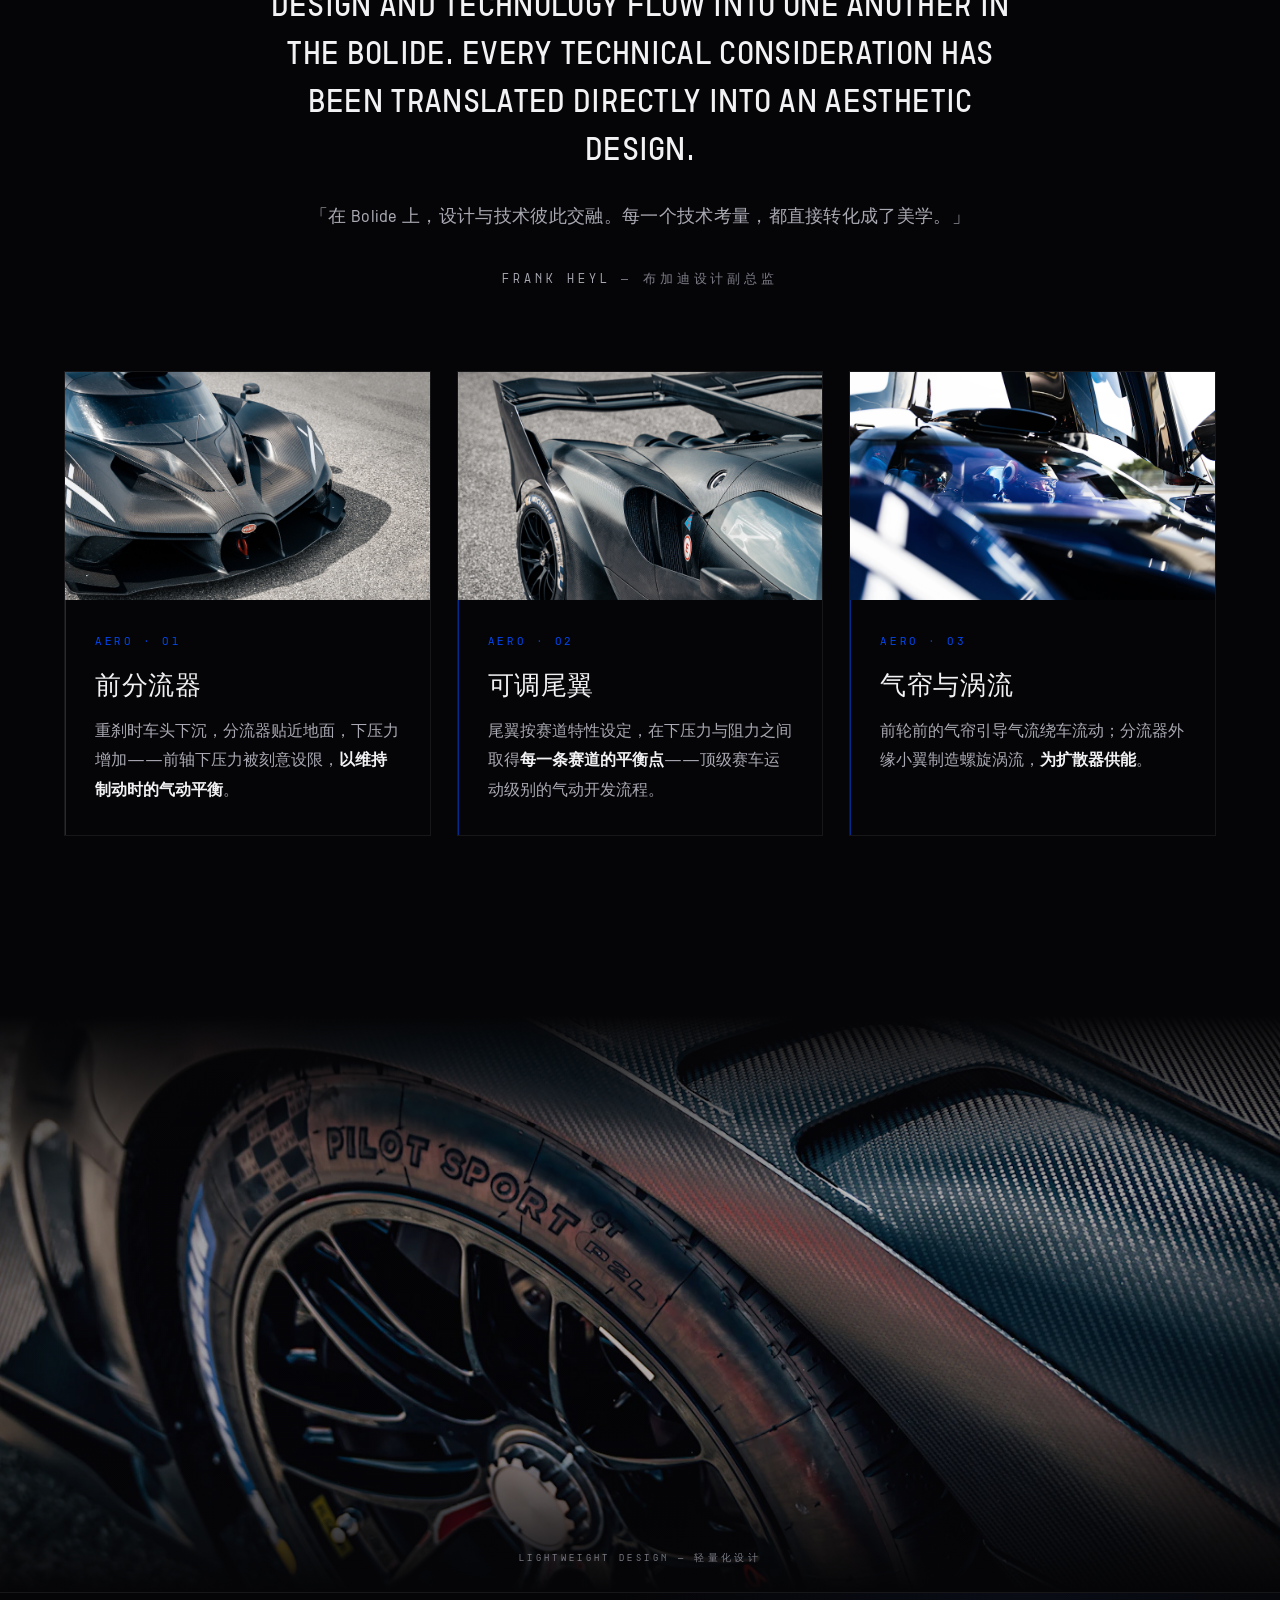
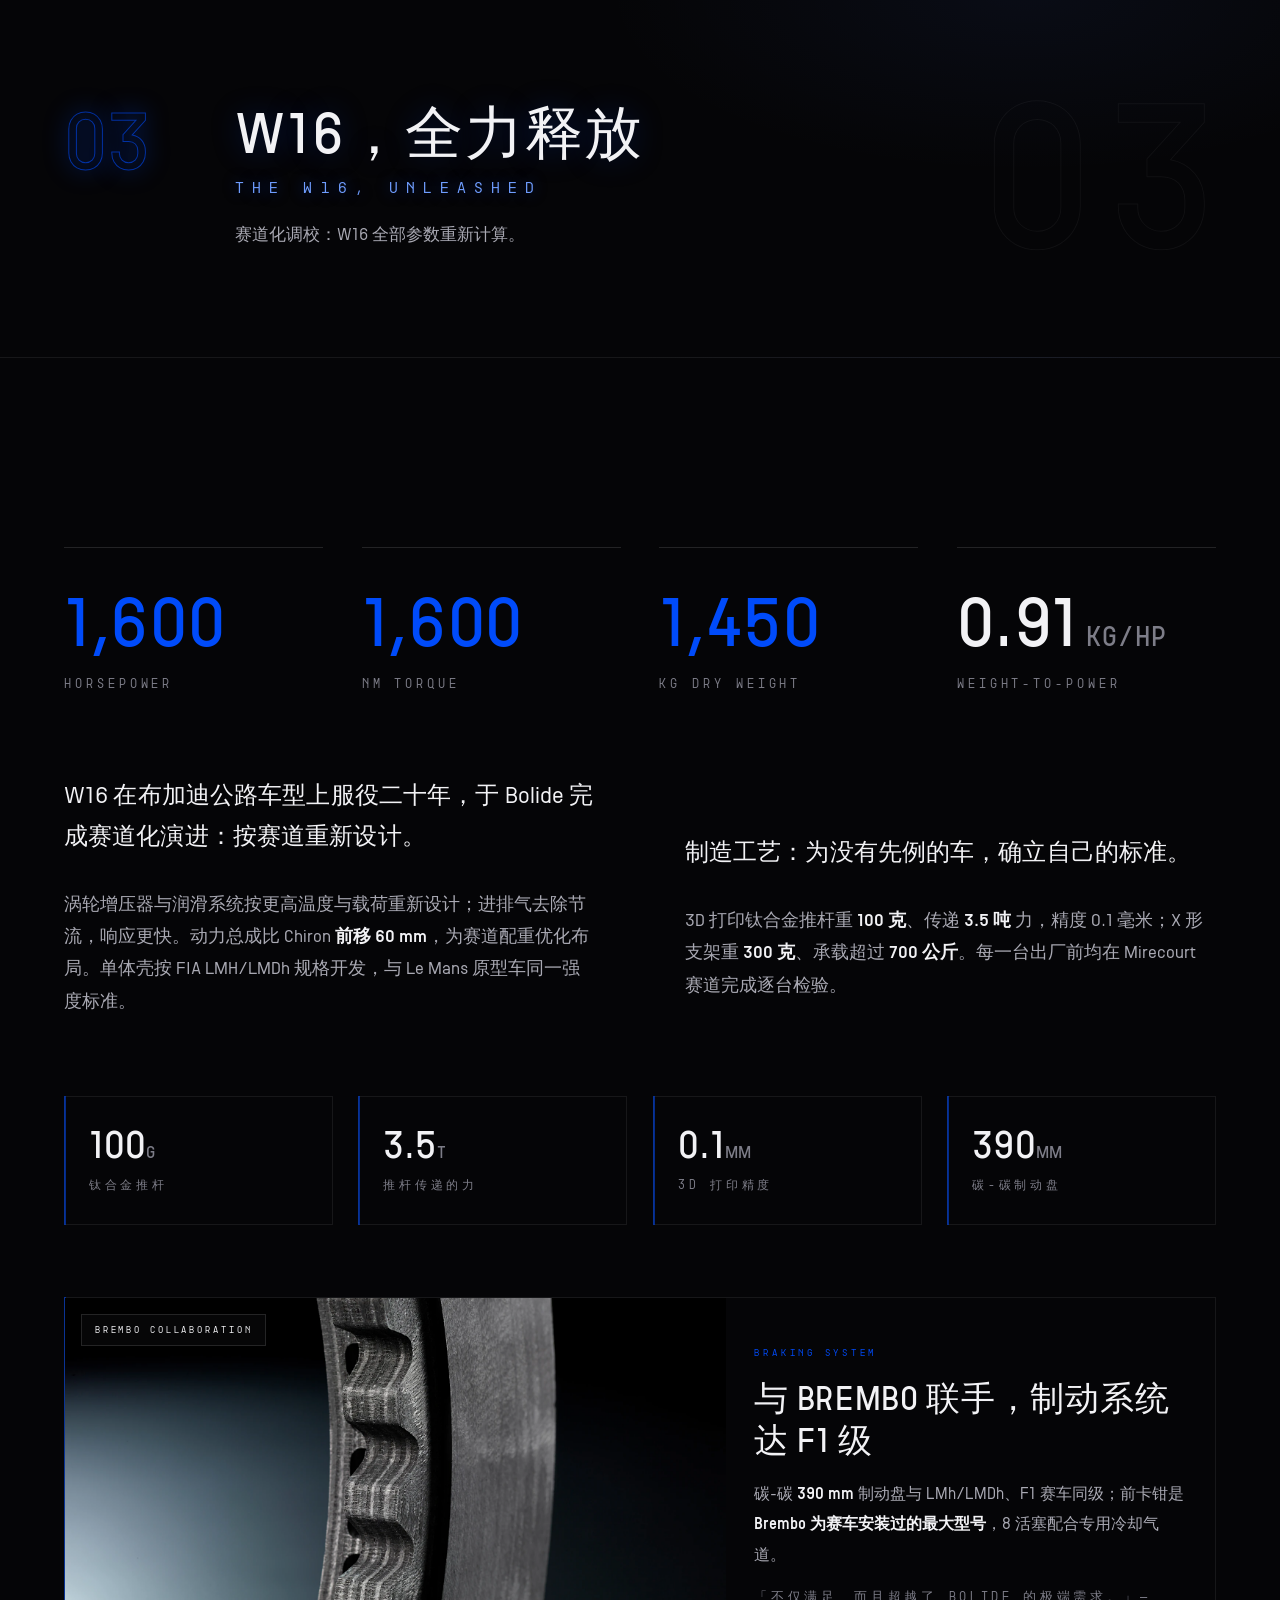
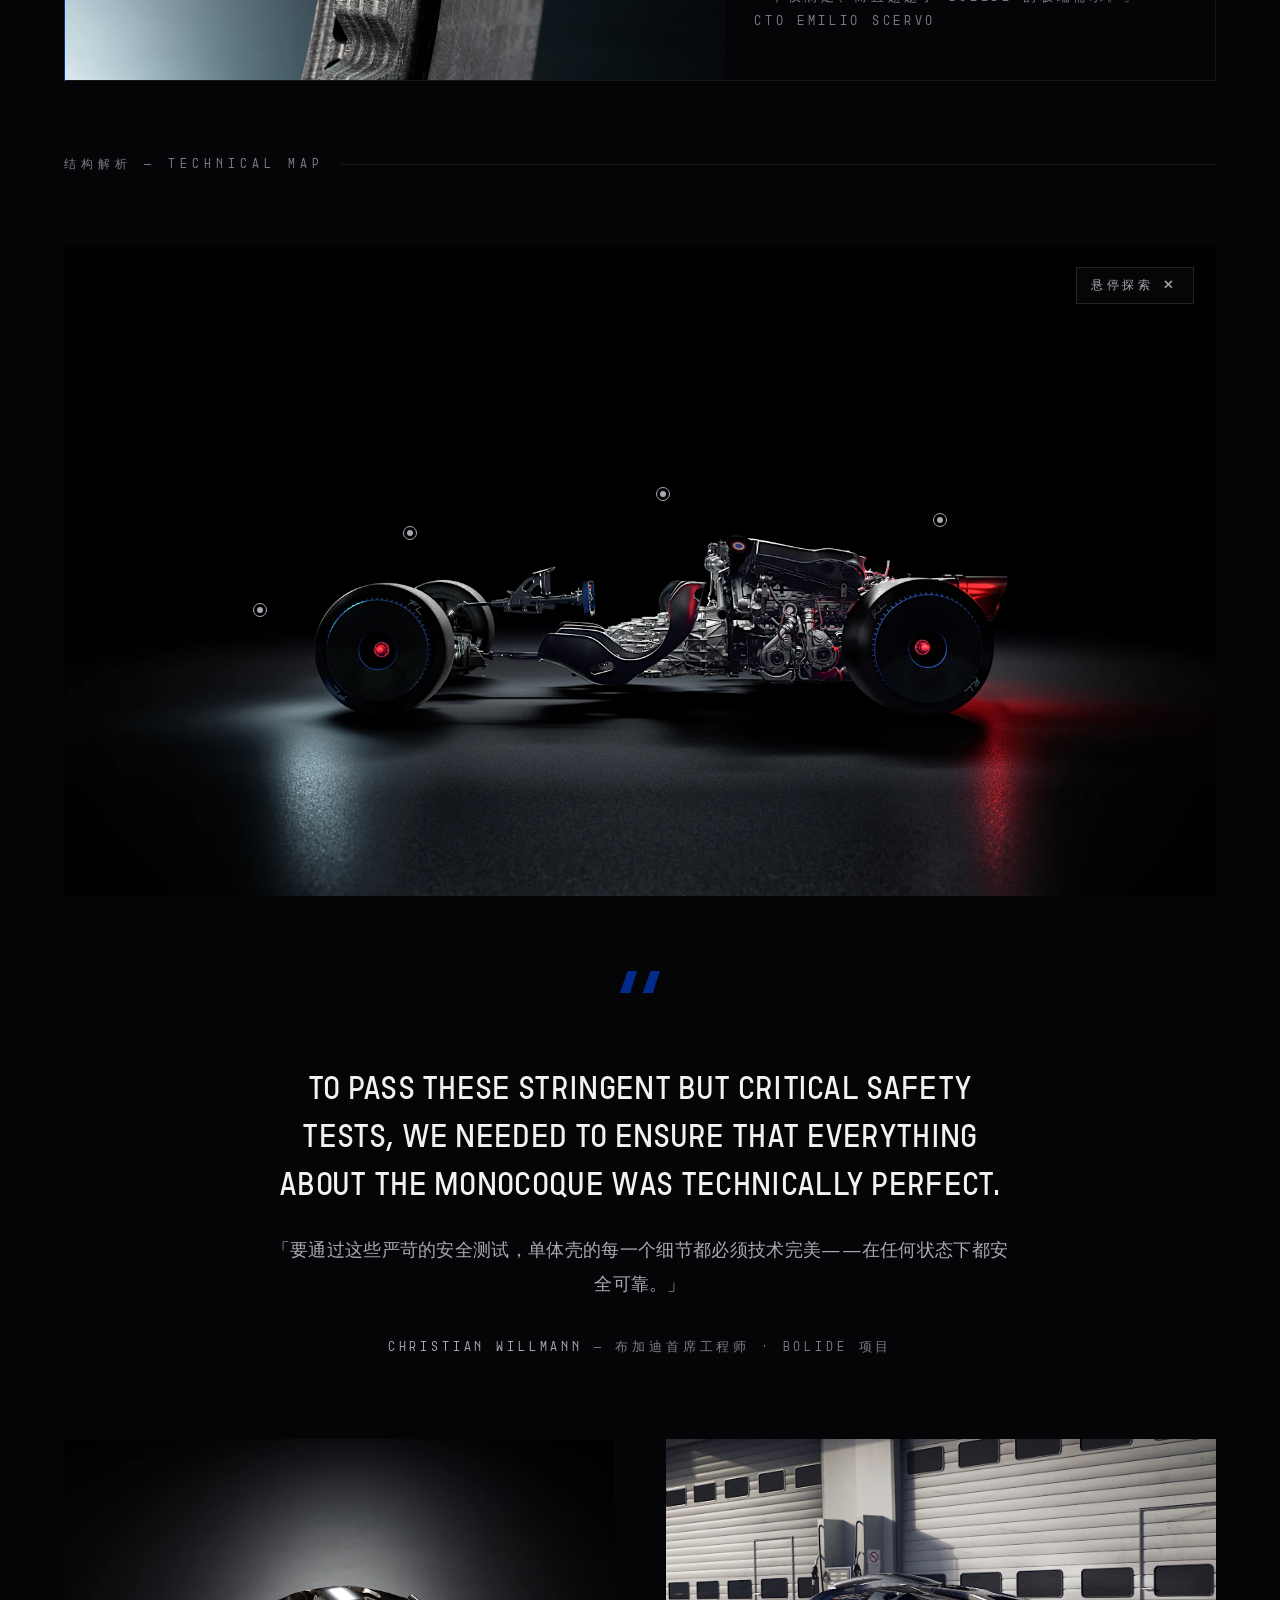
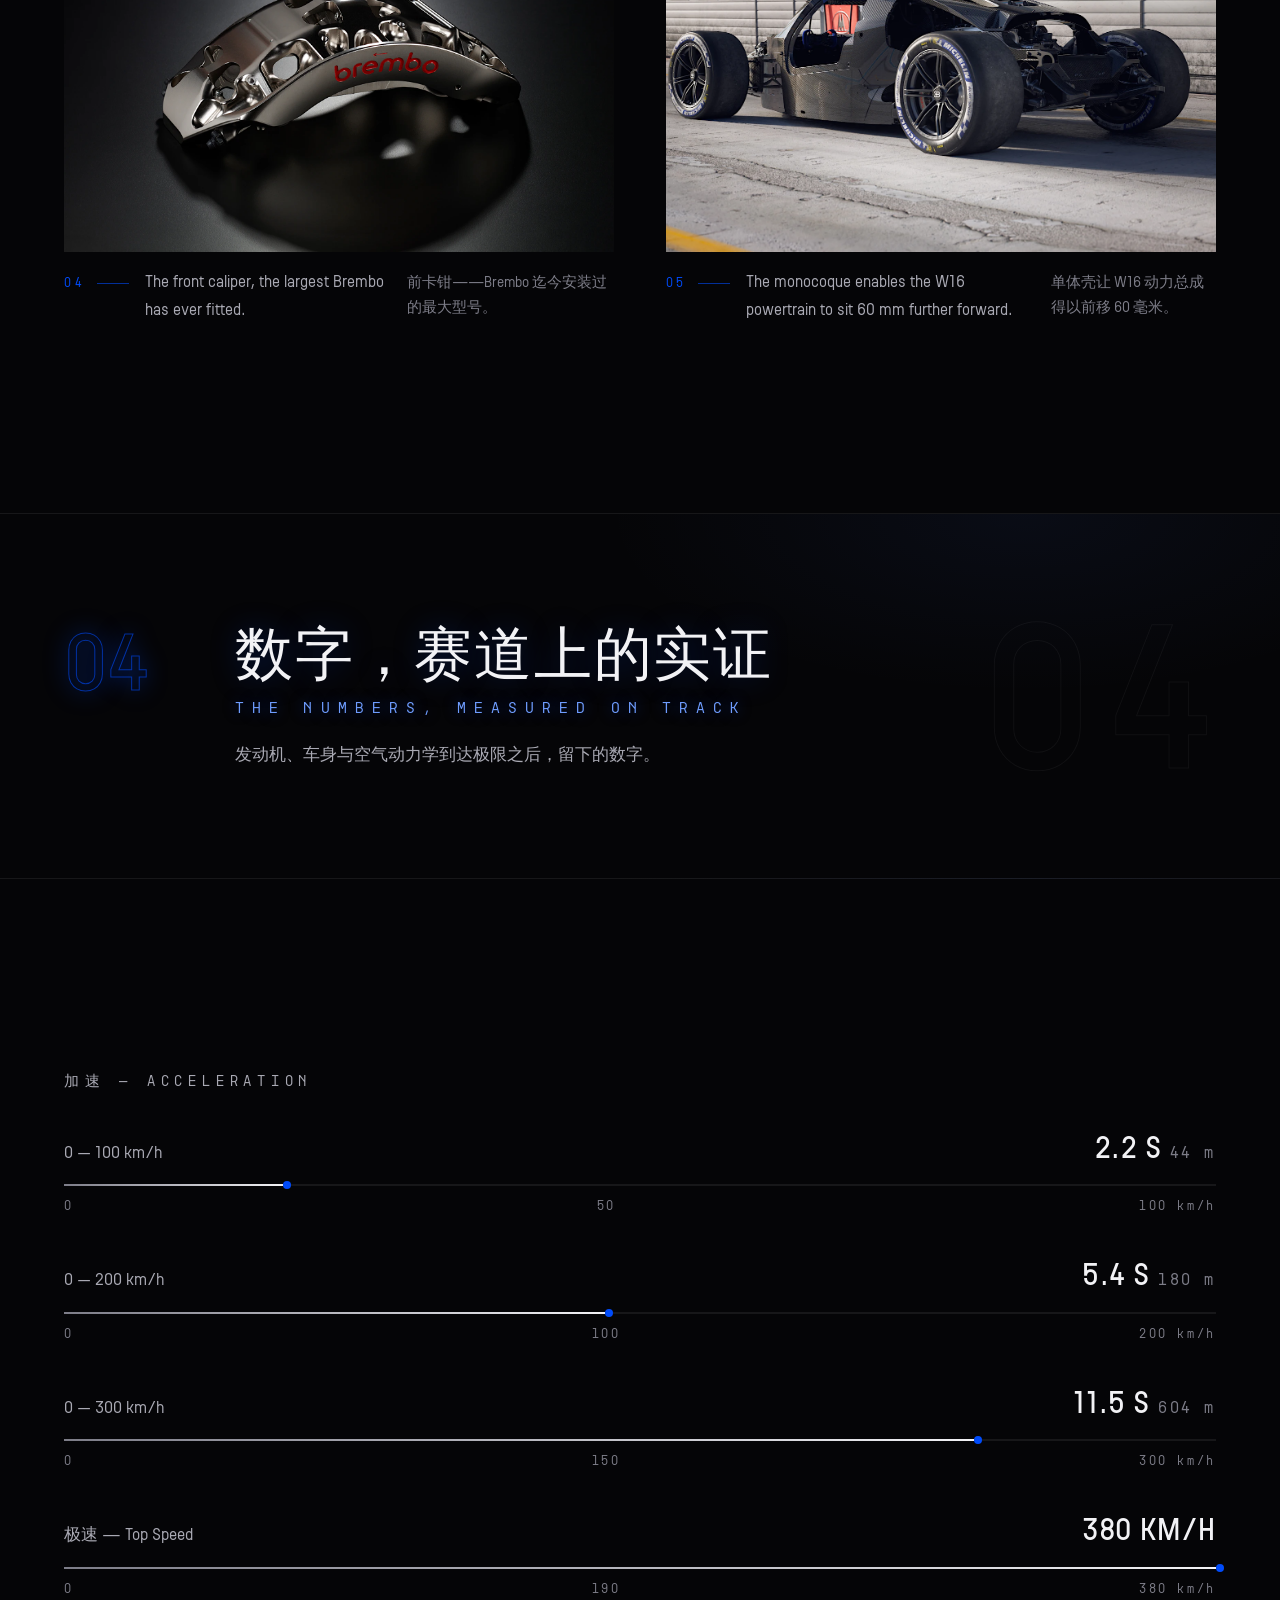
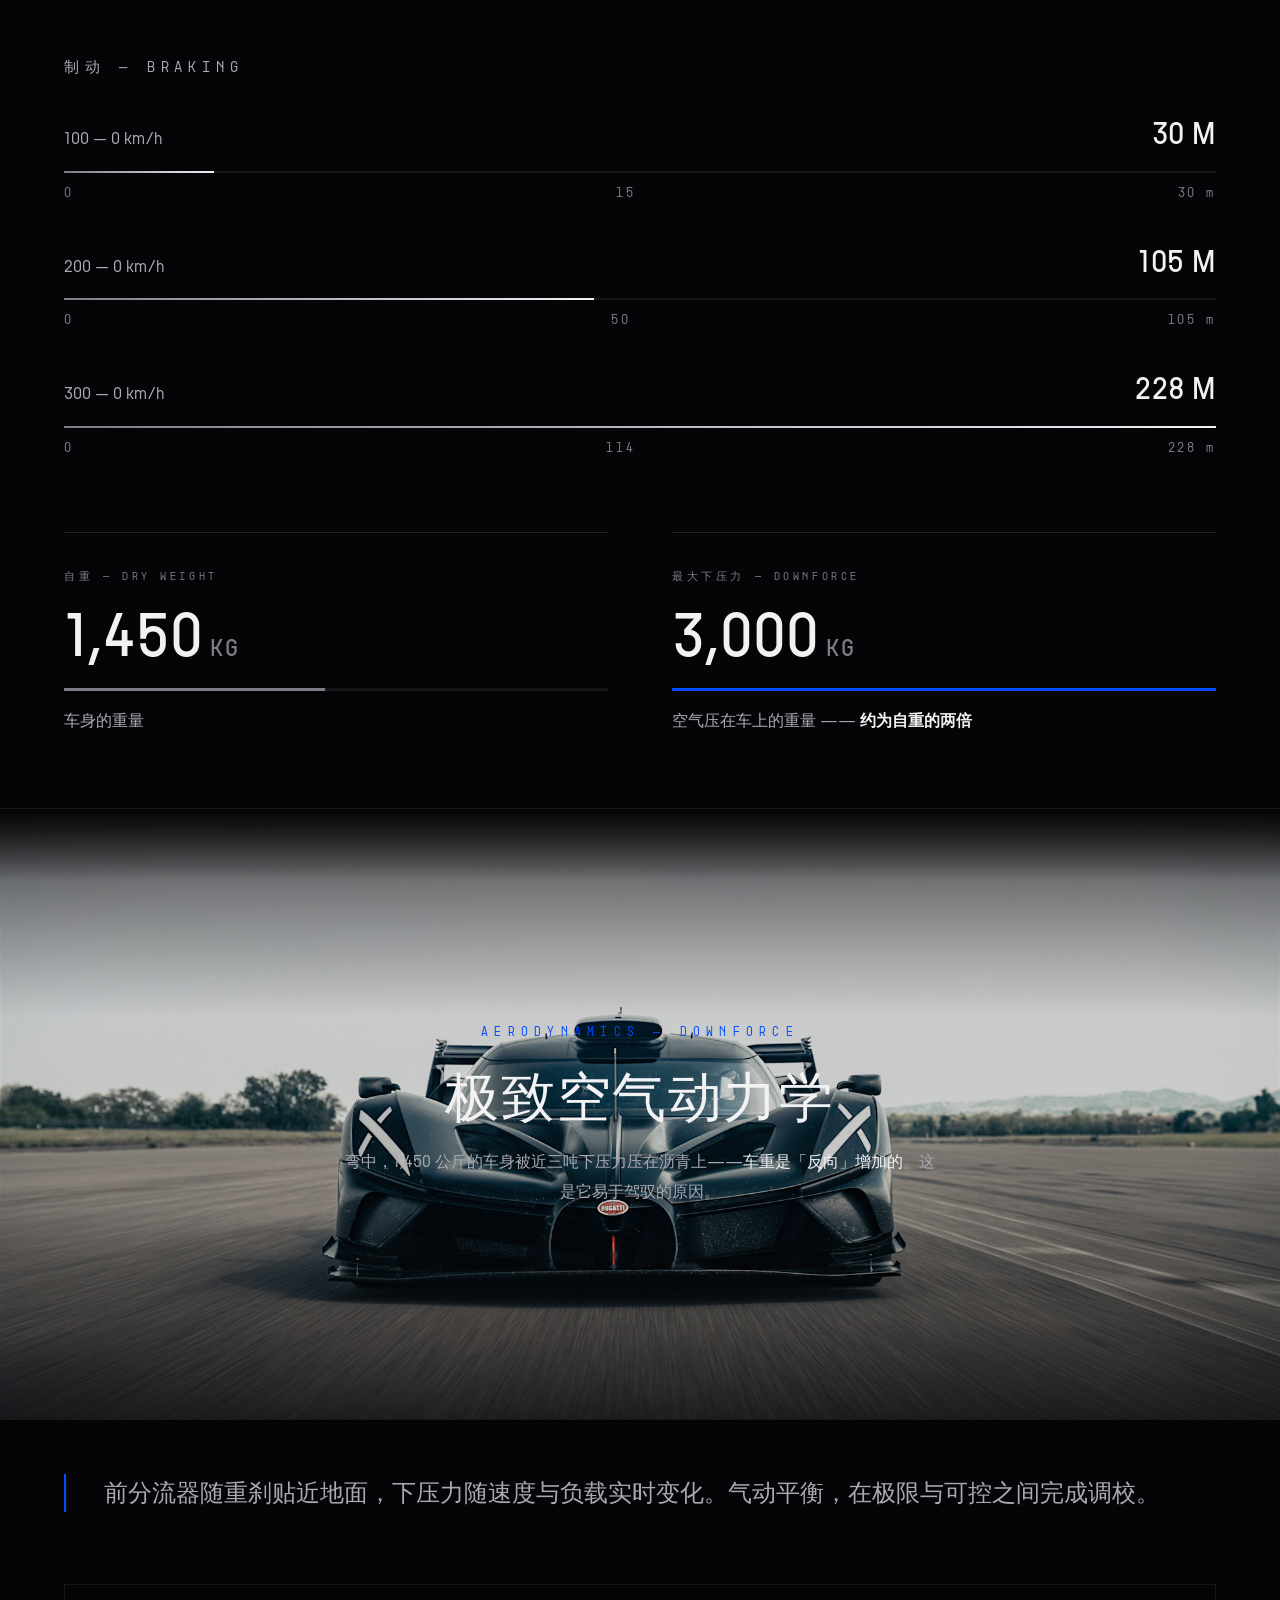
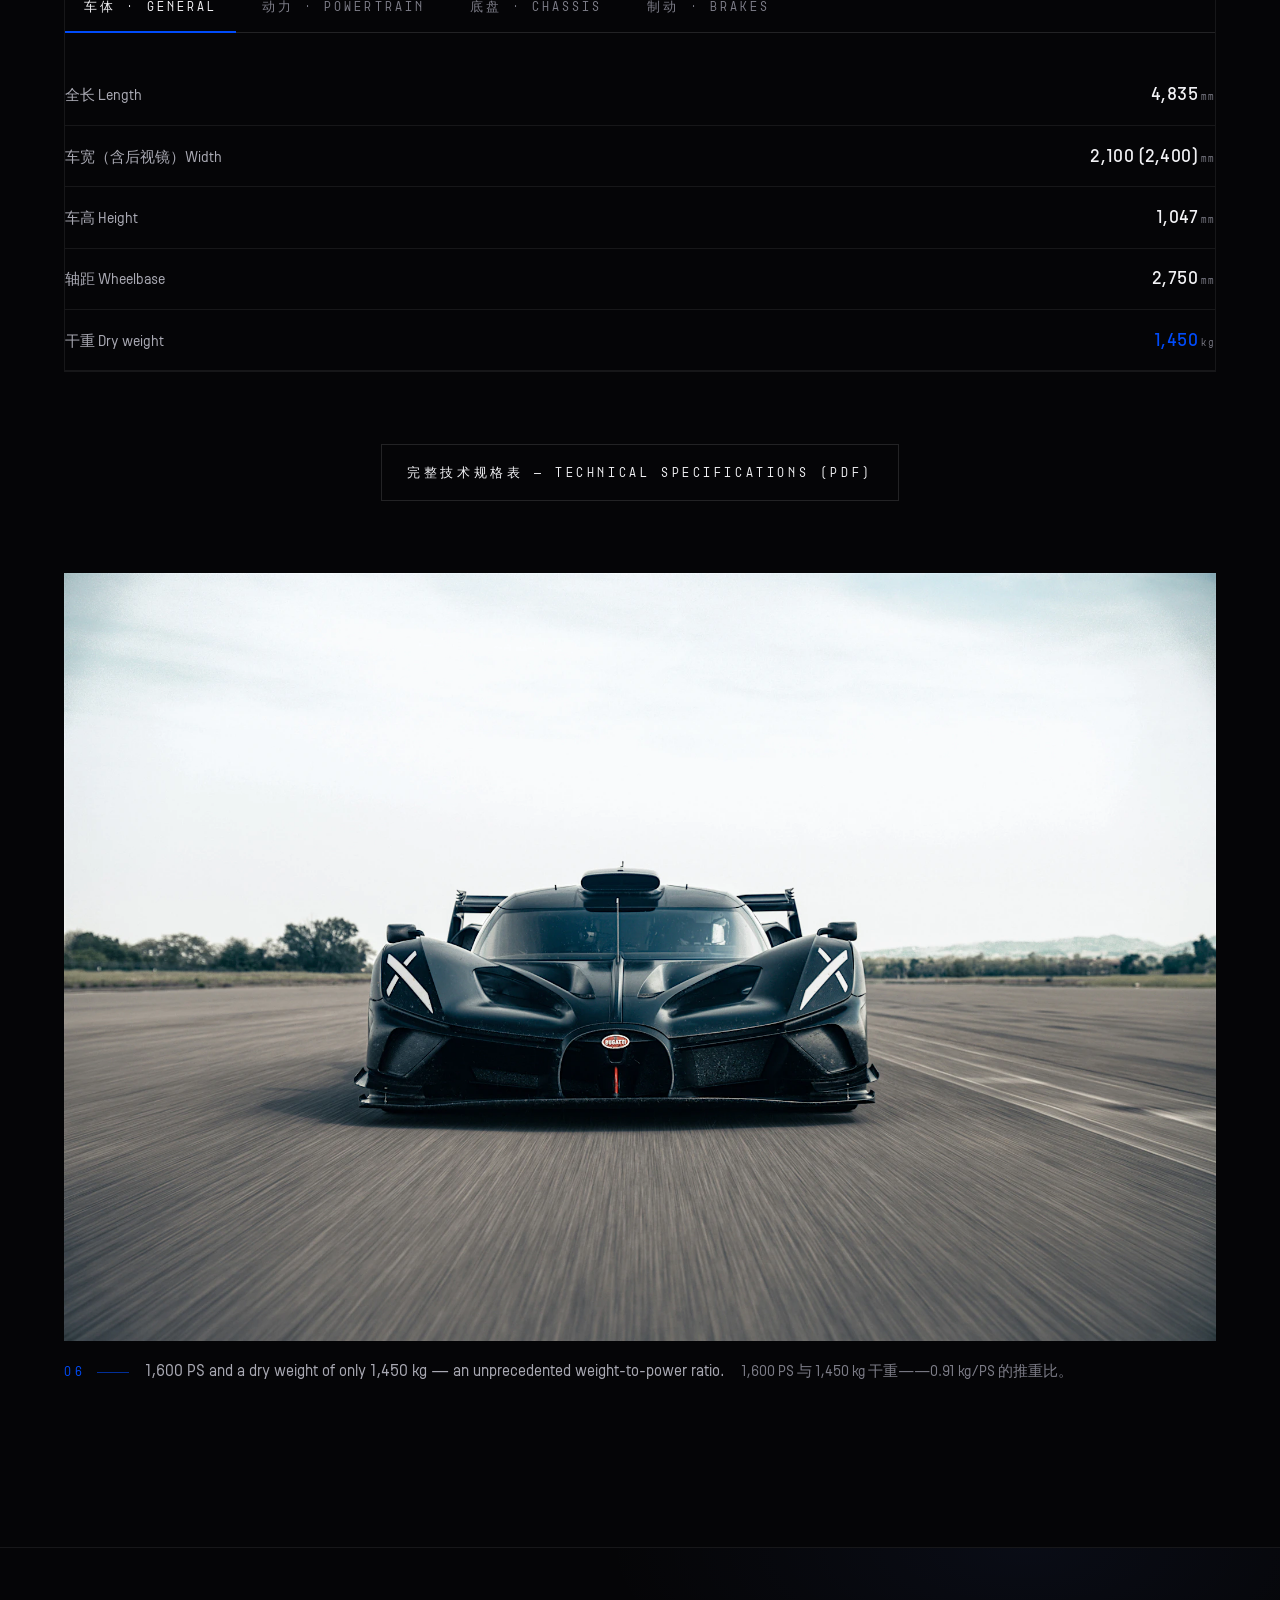
==== commit 43577a4c: "v21：排版恢复 v19 版本（撤销 v20 chapter-break 重写/互动增强/多屏适配）；保留并修复：menuOverlay display:none（修复 hotspot 悬停被全屏拦截" ====
--- a/index.html
+++ b/index.html
@@ -88,9 +88,7 @@
     <span class="chapter-break__no">01</span>
     <div>
       <h2>火流星<span class="latin">Le Météore</span></h2>
-      <p>名字来自十九世纪法语——bolide：以极高速度穿越大气层、燃烧殆尽坠向地面的火流星。</p>
-      <span class="chapter-break__meta">From Concept to Production — 2020 → 2024</span>
-    </div>
+      <p>名字来自十九世纪法语——bolide：以极高速度穿越大气层、燃烧殆尽坠向地面的火流星。</p></div>
   </div>
 </div>
 
@@ -170,9 +168,7 @@
     <span class="chapter-break__no">02</span>
     <div>
       <h2>形式追随性能<span class="latin">Form Follows Performance</span></h2>
-      <p>「Design and technology flow into one another.」——设计副总监 Frank Heyl</p>
-      <span class="chapter-break__meta">Molsheim Design Studio</span>
-    </div>
+      <p>「Design and technology flow into one another.」——设计副总监 Frank Heyl</p></div>
   </div>
 </div>
 
@@ -285,9 +281,7 @@
     <span class="chapter-break__no">03</span>
     <div>
       <h2>W16，全力释放<span class="latin">The W16, Unleashed</span></h2>
-      <p>赛道化调校：W16 全部参数重新计算。</p>
-      <span class="chapter-break__meta">8.0 L — Quad Turbo — FIA LMH/LMDh</span>
-    </div>
+      <p>赛道化调校：W16 全部参数重新计算。</p></div>
   </div>
 </div>
 
@@ -399,9 +393,7 @@
     <span class="chapter-break__no">04</span>
     <div>
       <h2>数字，赛道上的实证<span class="latin">The Numbers, Measured on Track</span></h2>
-      <p>发动机、车身与空气动力学到达极限之后，留下的数字。</p>
-      <span class="chapter-break__meta">Official Specification — Track Verified</span>
-    </div>
+      <p>发动机、车身与空气动力学到达极限之后，留下的数字。</p></div>
   </div>
 </div>
 
@@ -557,9 +549,7 @@
     <span class="chapter-break__no">05</span>
     <div>
       <h2>赛道驾驶的纯粹<span class="latin">The Cockpit</span></h2>
-      <p>座舱以 LMP1 原型车为蓝本：只保留驾驶所需的元素。</p>
-      <span class="chapter-break__meta">Monocoque — LMP1 Inspired</span>
-    </div>
+      <p>座舱以 LMP1 原型车为蓝本：只保留驾驶所需的元素。</p></div>
   </div>
 </div>
 
@@ -646,9 +636,7 @@
     <span class="chapter-break__no">06</span>
     <div>
       <h2>赛道上的一生<span class="latin">Track Chronicle</span></h2>
-      <p>从勒芒百年庆典，到车主们的第一次全油门——轨迹，都留在赛道上。</p>
-      <span class="chapter-break__meta">Circuits of the World — 2023 → 2026</span>
-    </div>
+      <p>从勒芒百年庆典，到车主们的第一次全油门——轨迹，都留在赛道上。</p></div>
   </div>
 </div>
 
@@ -795,9 +783,7 @@
     <span class="chapter-break__no">07</span>
     <div>
       <h2>愿景，成为传奇<span class="latin">A Vision Becomes Legacy</span></h2>
-      <p>2025 年 11 月，末台 Bolide 于 Molsheim Atelier 完工。</p>
-      <span class="chapter-break__meta">40 Units — Molsheim Atelier</span>
-    </div>
+      <p>2025 年 11 月，末台 Bolide 于 Molsheim Atelier 完工。</p></div>
   </div>
 </div>
 
--- a/css/style.css
+++ b/css/style.css
@@ -197,12 +197,15 @@
   background: rgba(5, 5, 7, 0.97);
   backdrop-filter: blur(10px);
   -webkit-backdrop-filter: blur(10px);
-  display: grid;
+  display: none;
   place-items: center;
   opacity: 0;
   transition: opacity 0.4s var(--ease);
 }
-.menu-overlay.is-open { opacity: 1; }
+.menu-overlay.is-open {
+  display: grid;
+  opacity: 1;
+}
 .menu-overlay__nav {
   display: grid;
   grid-template-columns: repeat(2, minmax(140px, 220px));
@@ -287,7 +290,7 @@
   width: 100%;
 }
 .hero__tag {
-  font-family: var(--font-mono); font-size: font-size: .82rem;
+  font-family: var(--font-mono); font-size: .82rem;
   letter-spacing: .42em; text-transform: uppercase;
   color: var(--ink-dim);
   margin-bottom: 1.6rem;
@@ -322,7 +325,7 @@
 }
 .hero__data b em { font-style: normal; color: var(--accent); }
 .hero__data span {
-  font-family: var(--font-mono); font-size: font-size: .78rem;
+  font-family: var(--font-mono); font-size: .78rem;
   letter-spacing: .3em; color: var(--ink-faint);
   text-transform: uppercase;
 }
@@ -438,13 +441,13 @@
 .figure__cap {
   display: flex; align-items: baseline; gap: 1rem;
   margin-top: 1rem;
-  font-size: font-size: 1rem; line-height: 1.7;
+  font-size: 1rem; line-height: 1.7;
   color: var(--ink-faint);
 }
 .figure__cap .en { color: var(--ink-dim); }
 .figure__cap .zh { color: var(--ink-faint); }
 .figure__cap .no {
-  font-family: var(--font-mono); font-size: font-size: .78rem;
+  font-family: var(--font-mono); font-size: .78rem;
   letter-spacing: .3em; color: var(--accent);
   flex-shrink: 0;
 }
@@ -662,7 +665,7 @@
 }
 .tl-item:first-child { border-top: 1px solid var(--line-soft); }
 .tl-item__date {
-  font-family: var(--font-mono); font-size: font-size: .8rem;
+  font-family: var(--font-mono); font-size: .8rem;
   letter-spacing: .28em; color: var(--accent);
   text-transform: uppercase;
   padding-top: .4rem;
@@ -852,7 +855,7 @@
   display: block;
   margin-top: 1.2rem;
   font-family: var(--font-mono);
-  font-size: font-size: .78rem;
+  font-size: .78rem;
   letter-spacing: .38em;
   color: var(--ink-faint);
   text-transform: uppercase;
@@ -1087,7 +1090,7 @@
 .sec-label {
   display: flex; align-items: center; gap: 1rem;
   font-family: var(--font-mono);
-  font-size: font-size: .78rem;
+  font-size: .78rem;
   letter-spacing: .4em;
   color: var(--ink-faint);
   text-transform: uppercase;
@@ -1512,7 +1515,7 @@
 
 /* 图说：加大、层级分明（历史诉求：图说字太小） */
 .figure__cap {
-  font-size: font-size: 1rem;
+  font-size: 1rem;
 }
 .figure__cap .en {
   color: var(--ink-dim);
@@ -1523,7 +1526,7 @@
   font-size: .92em;
 }
 .figure__cap .no {
-  font-size: font-size: .8rem;
+  font-size: .8rem;
 }
 
 /* 章节标题区：水印大字 + 更从容的呼吸 */
@@ -1702,7 +1705,7 @@
 .specs-tabs__btn {
   background: none; border: none; cursor: pointer;
   font-family: var(--font-mono);
-  font-size: font-size: .8rem; letter-spacing: .24em;
+  font-size: .8rem; letter-spacing: .24em;
   text-transform: uppercase;
   color: var(--ink-faint);
   padding: .9rem 1.2rem;
@@ -1738,7 +1741,7 @@
 /* points：编号微光 */
 .point__no {
   font-family: var(--font-mono);
-  font-size: font-size: .74rem; letter-spacing: .3em;
+  font-size: .74rem; letter-spacing: .3em;
   color: var(--ink-faint);
   text-transform: uppercase;
 }
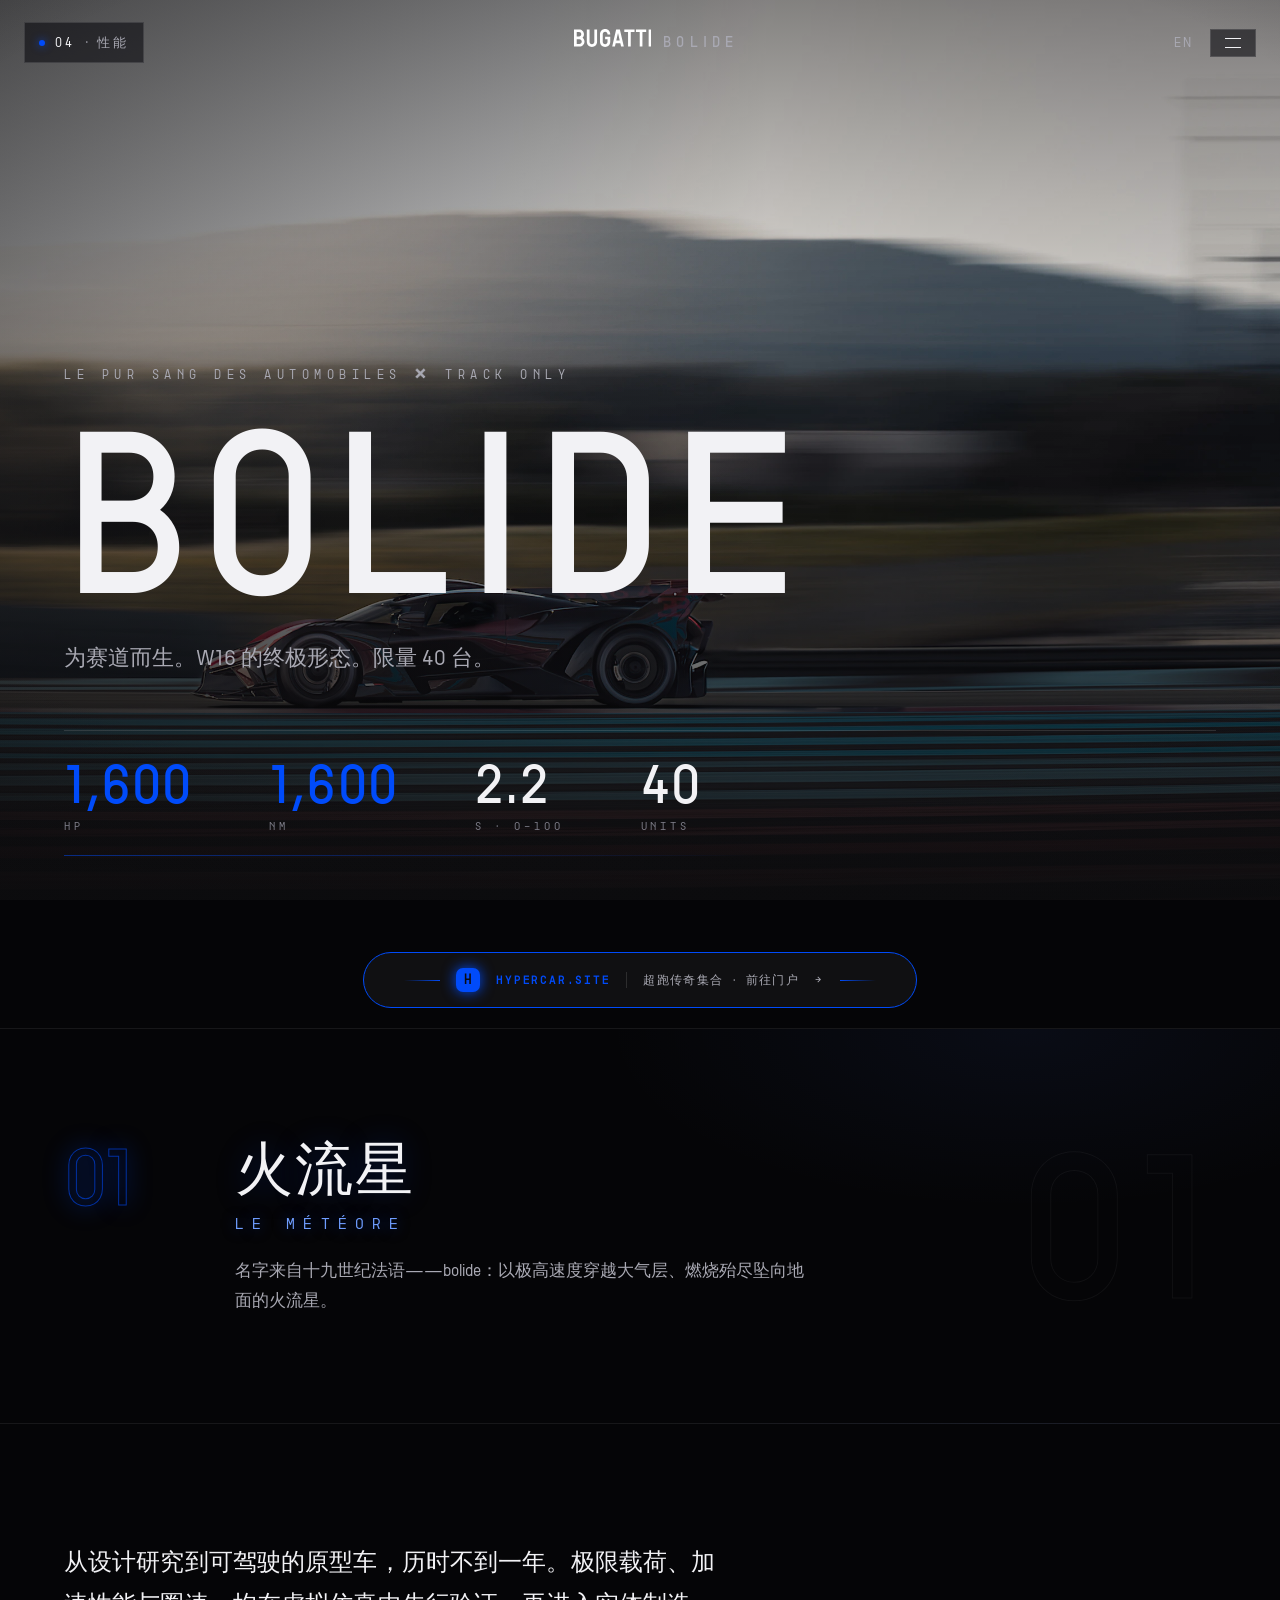
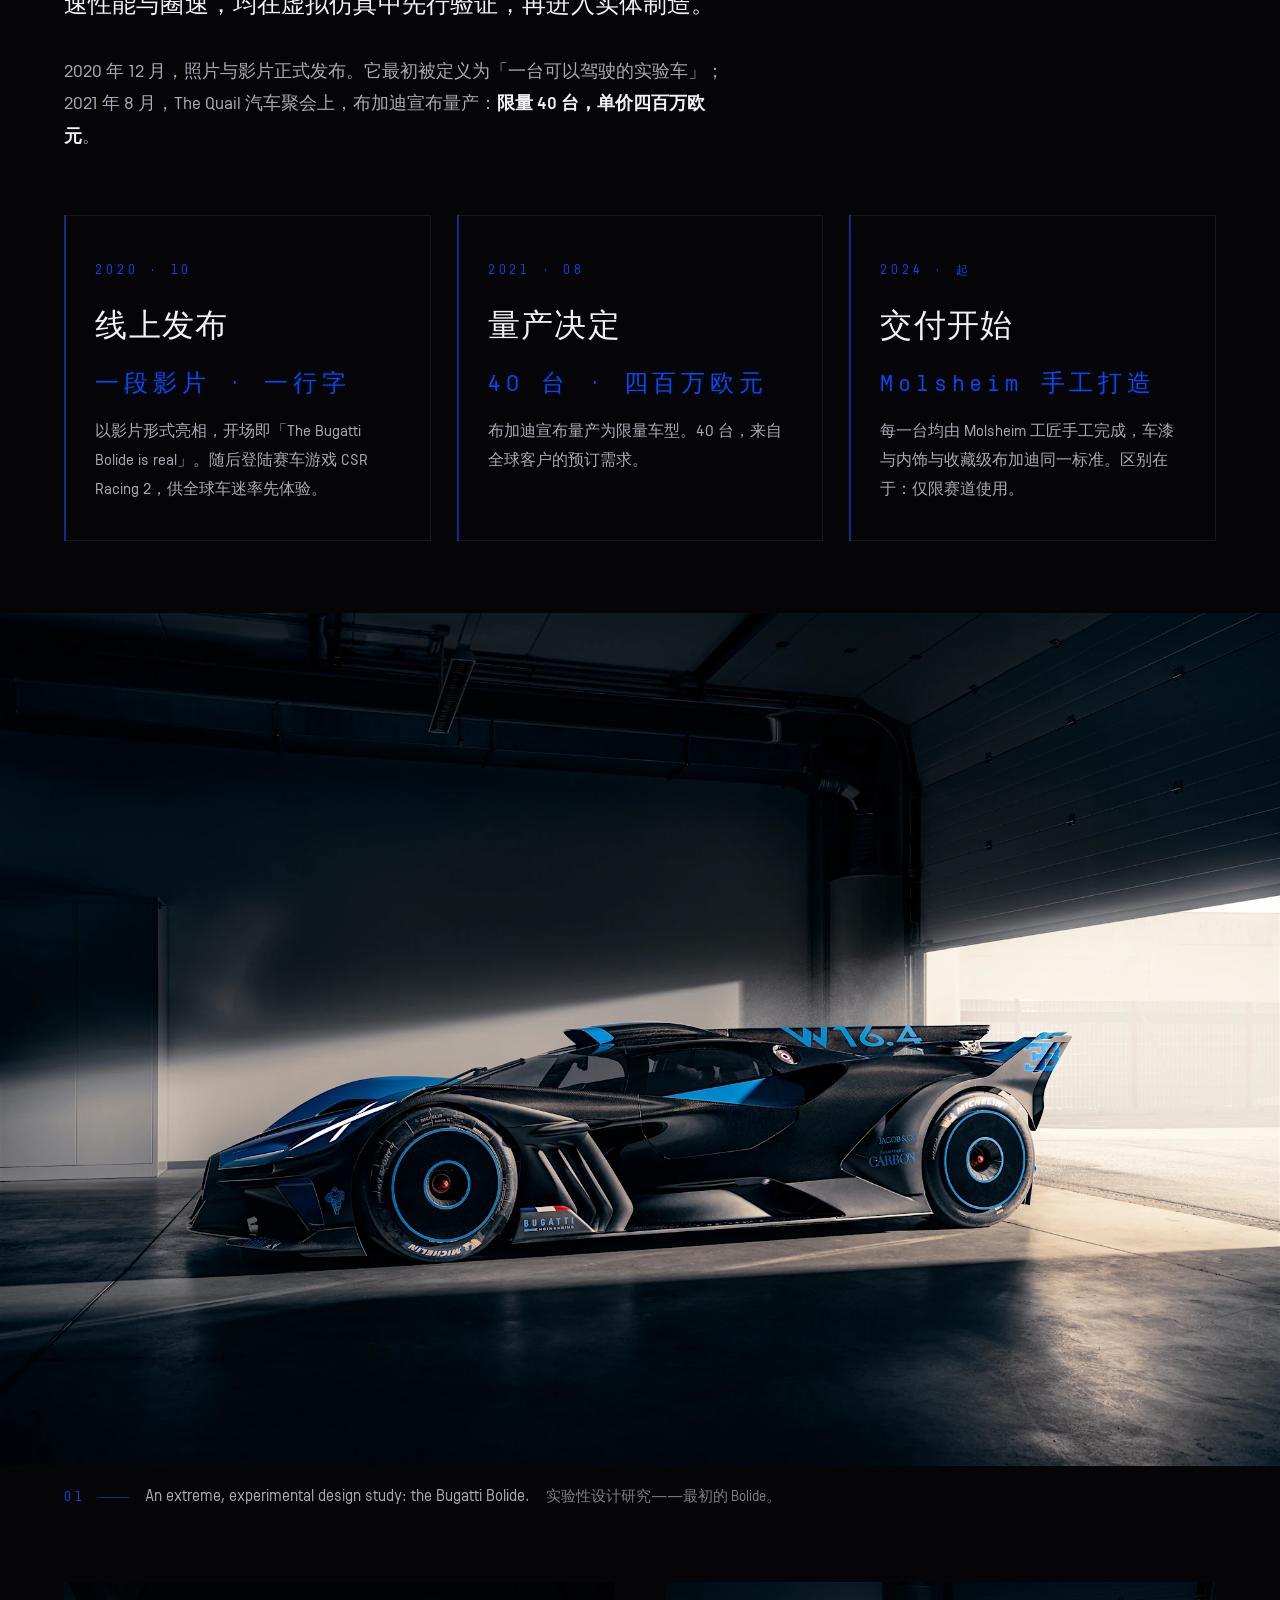
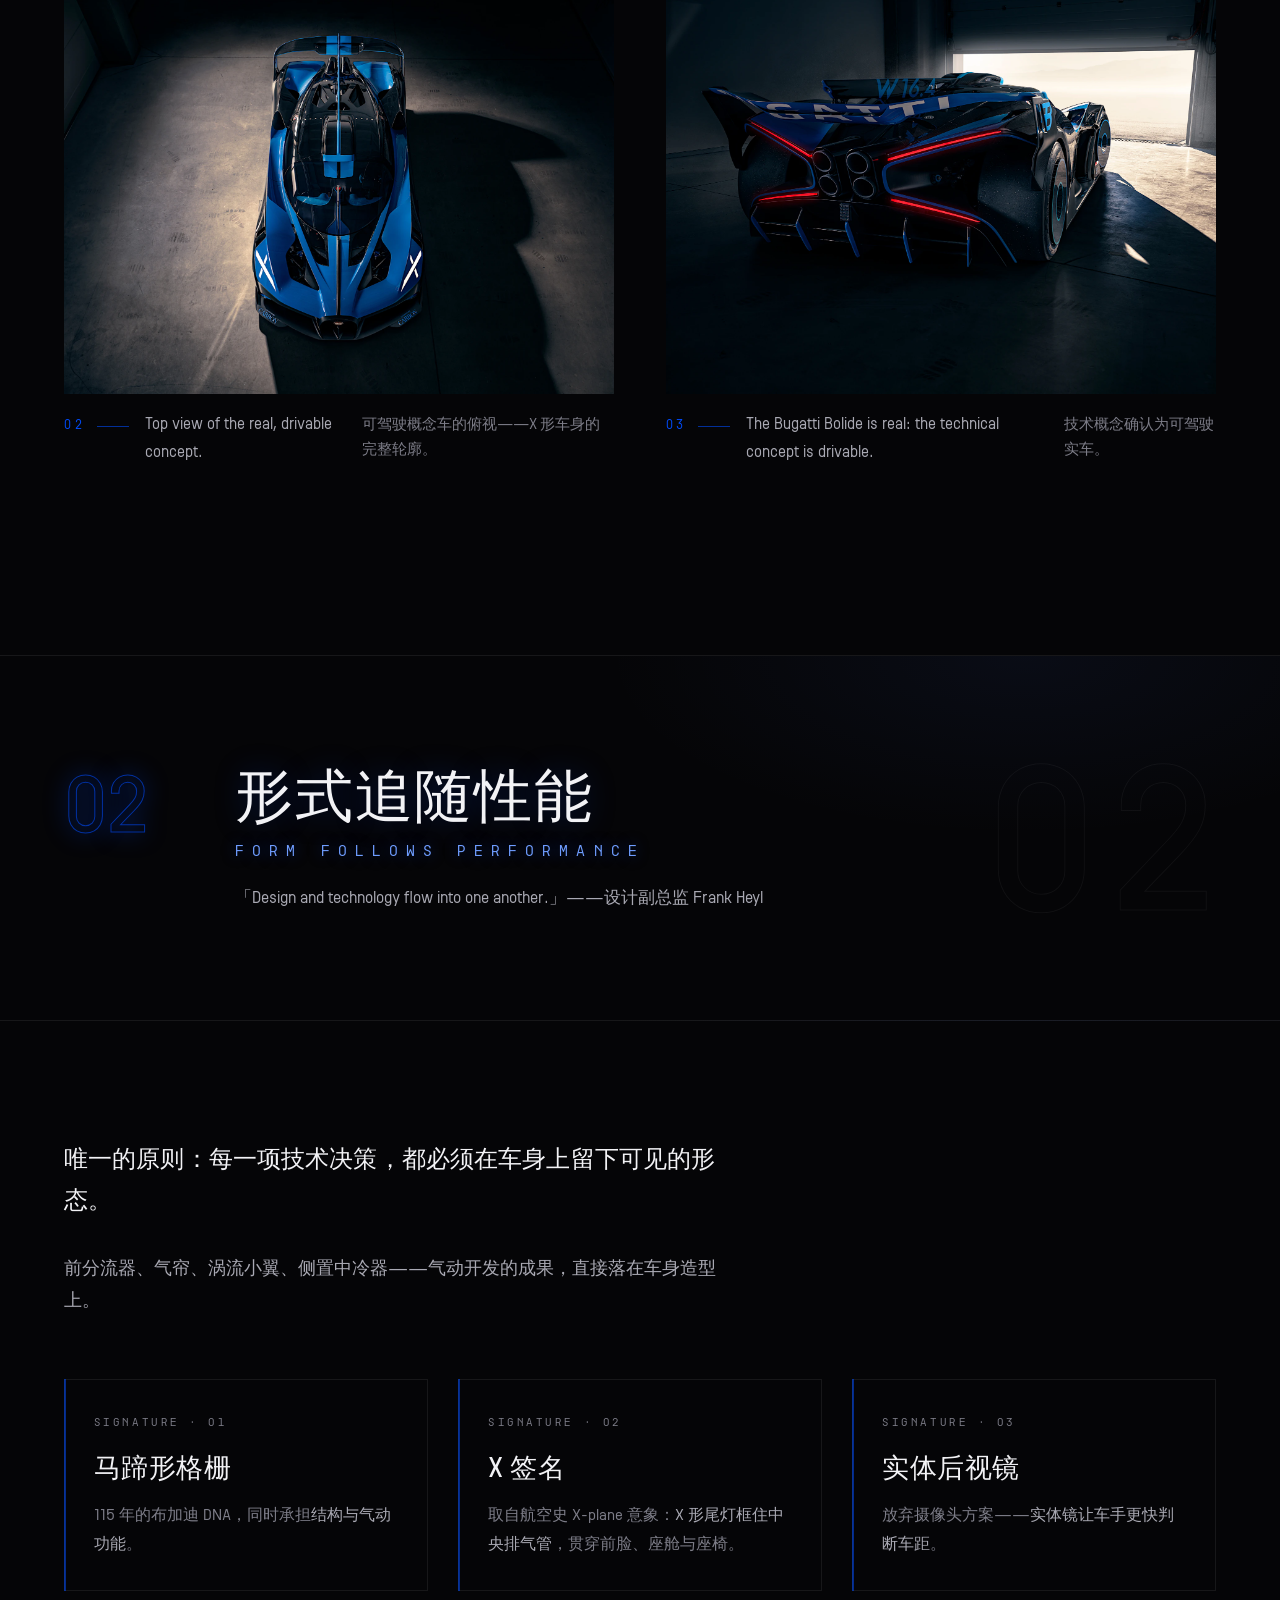
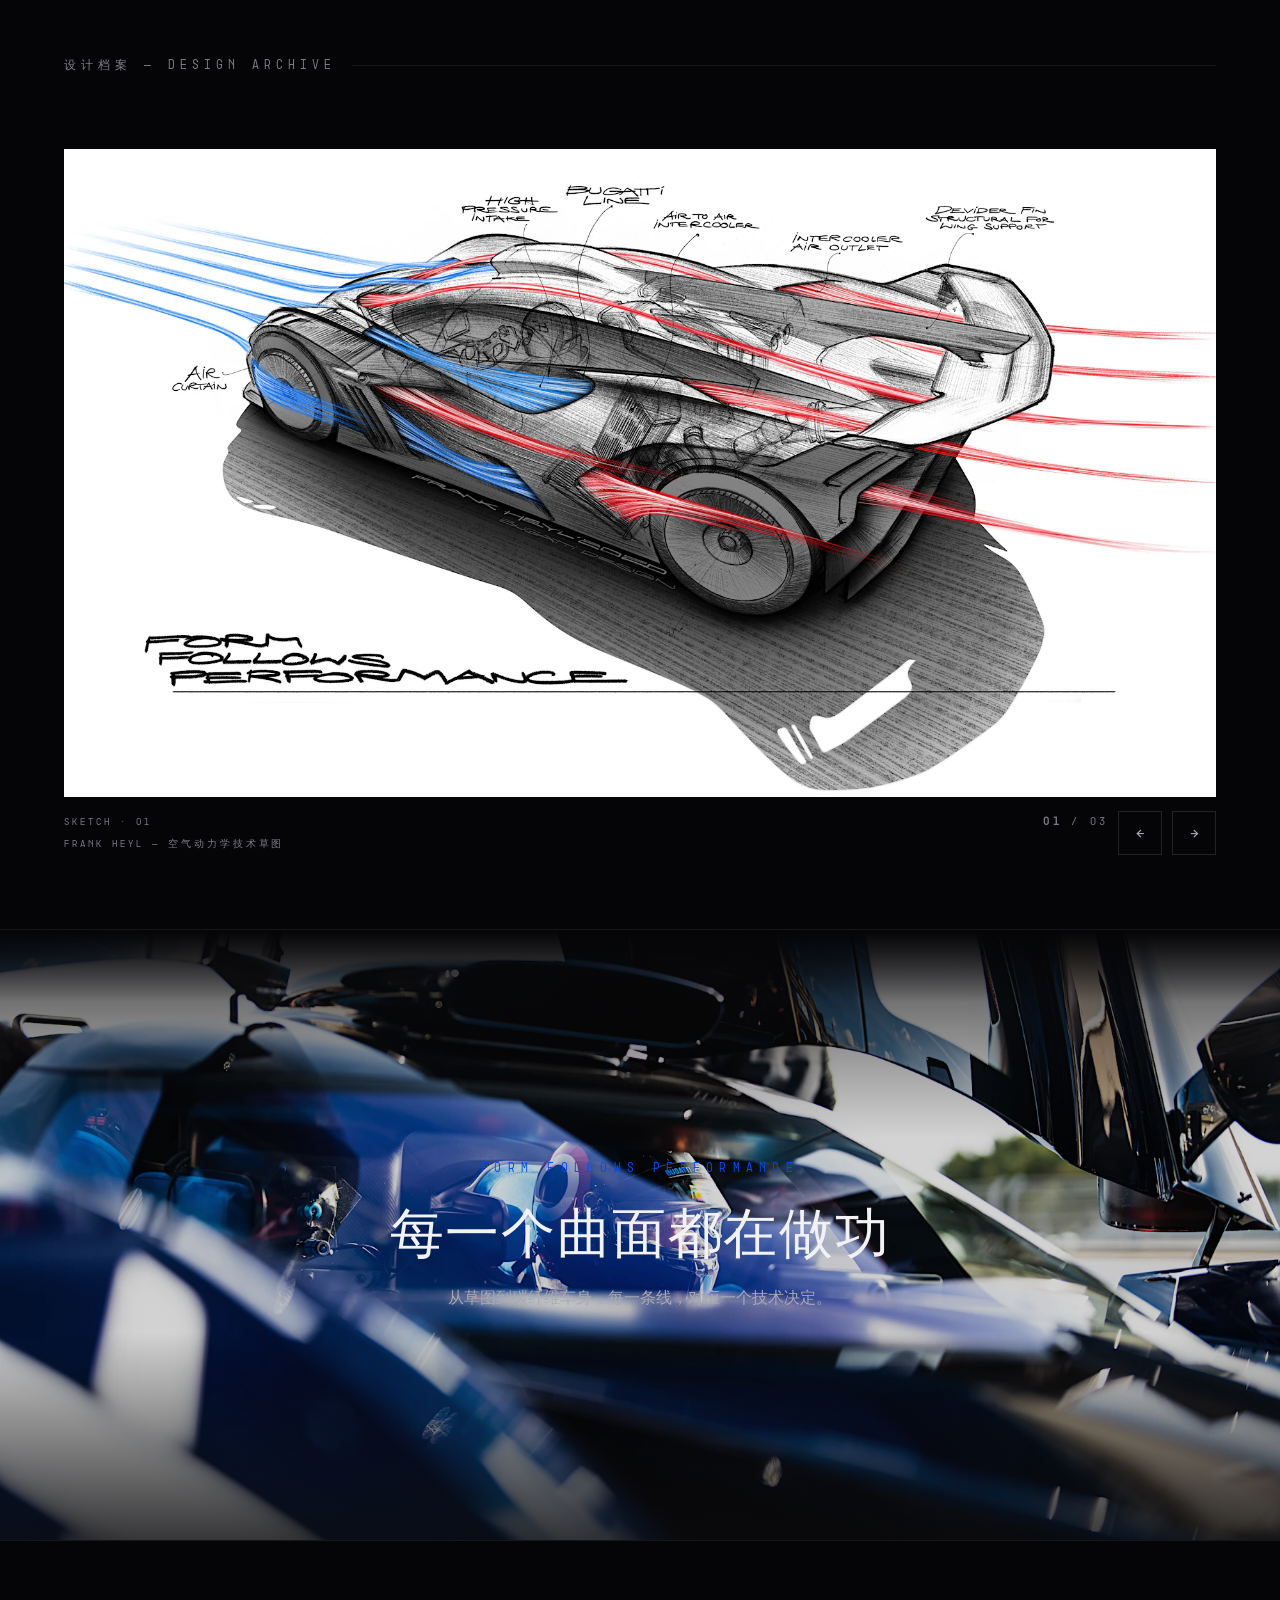
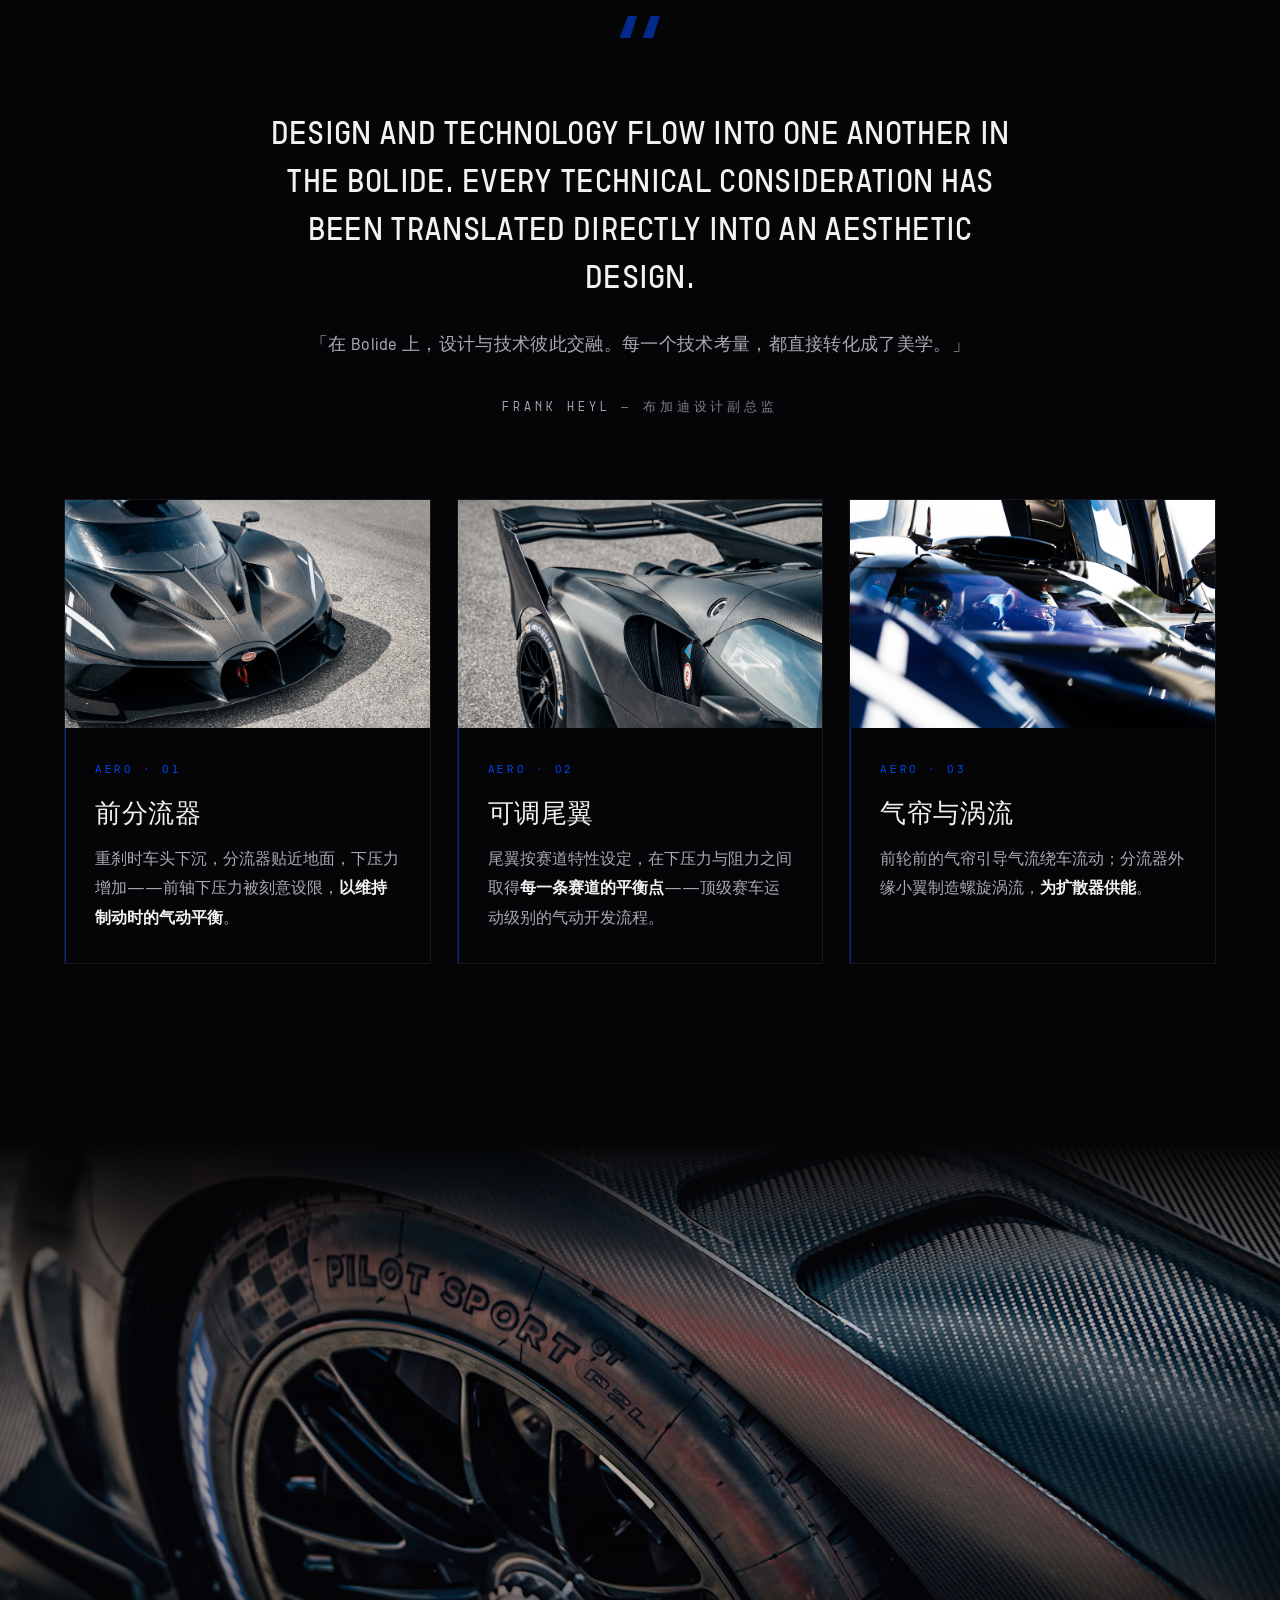
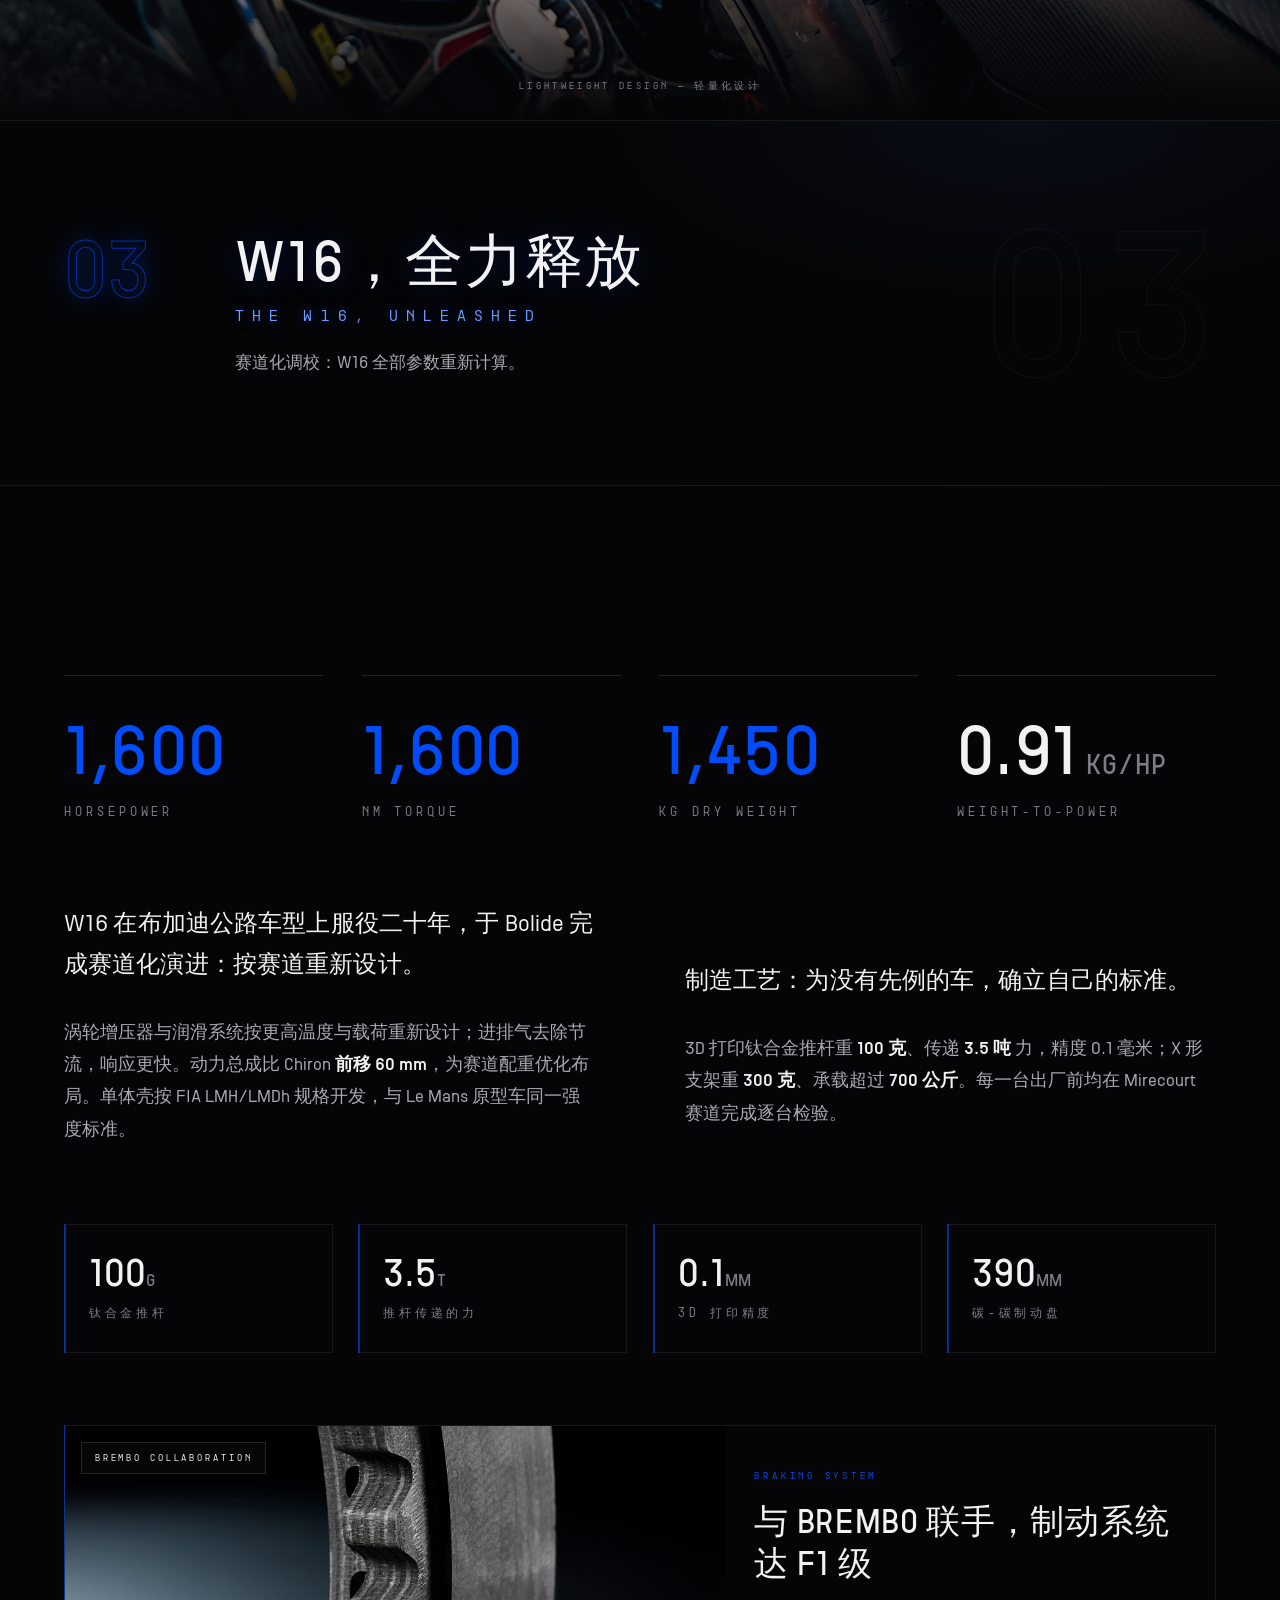
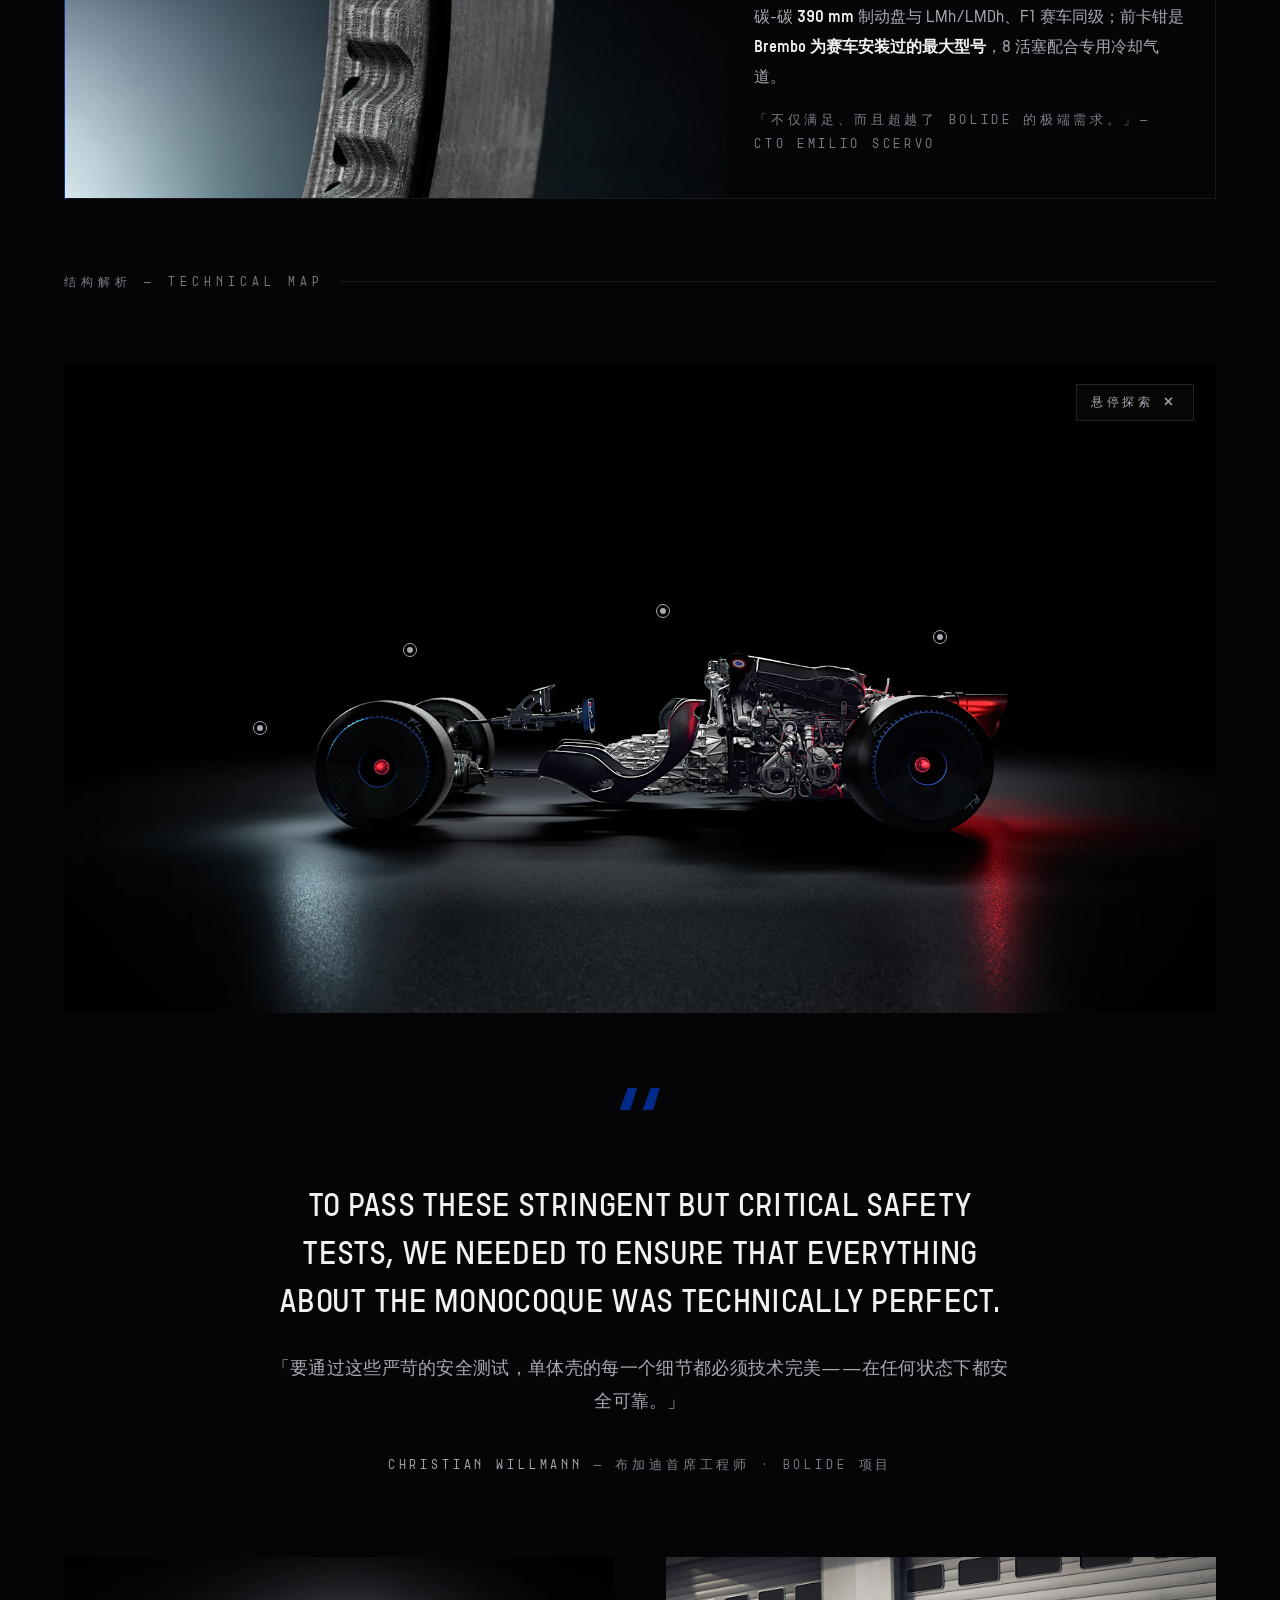
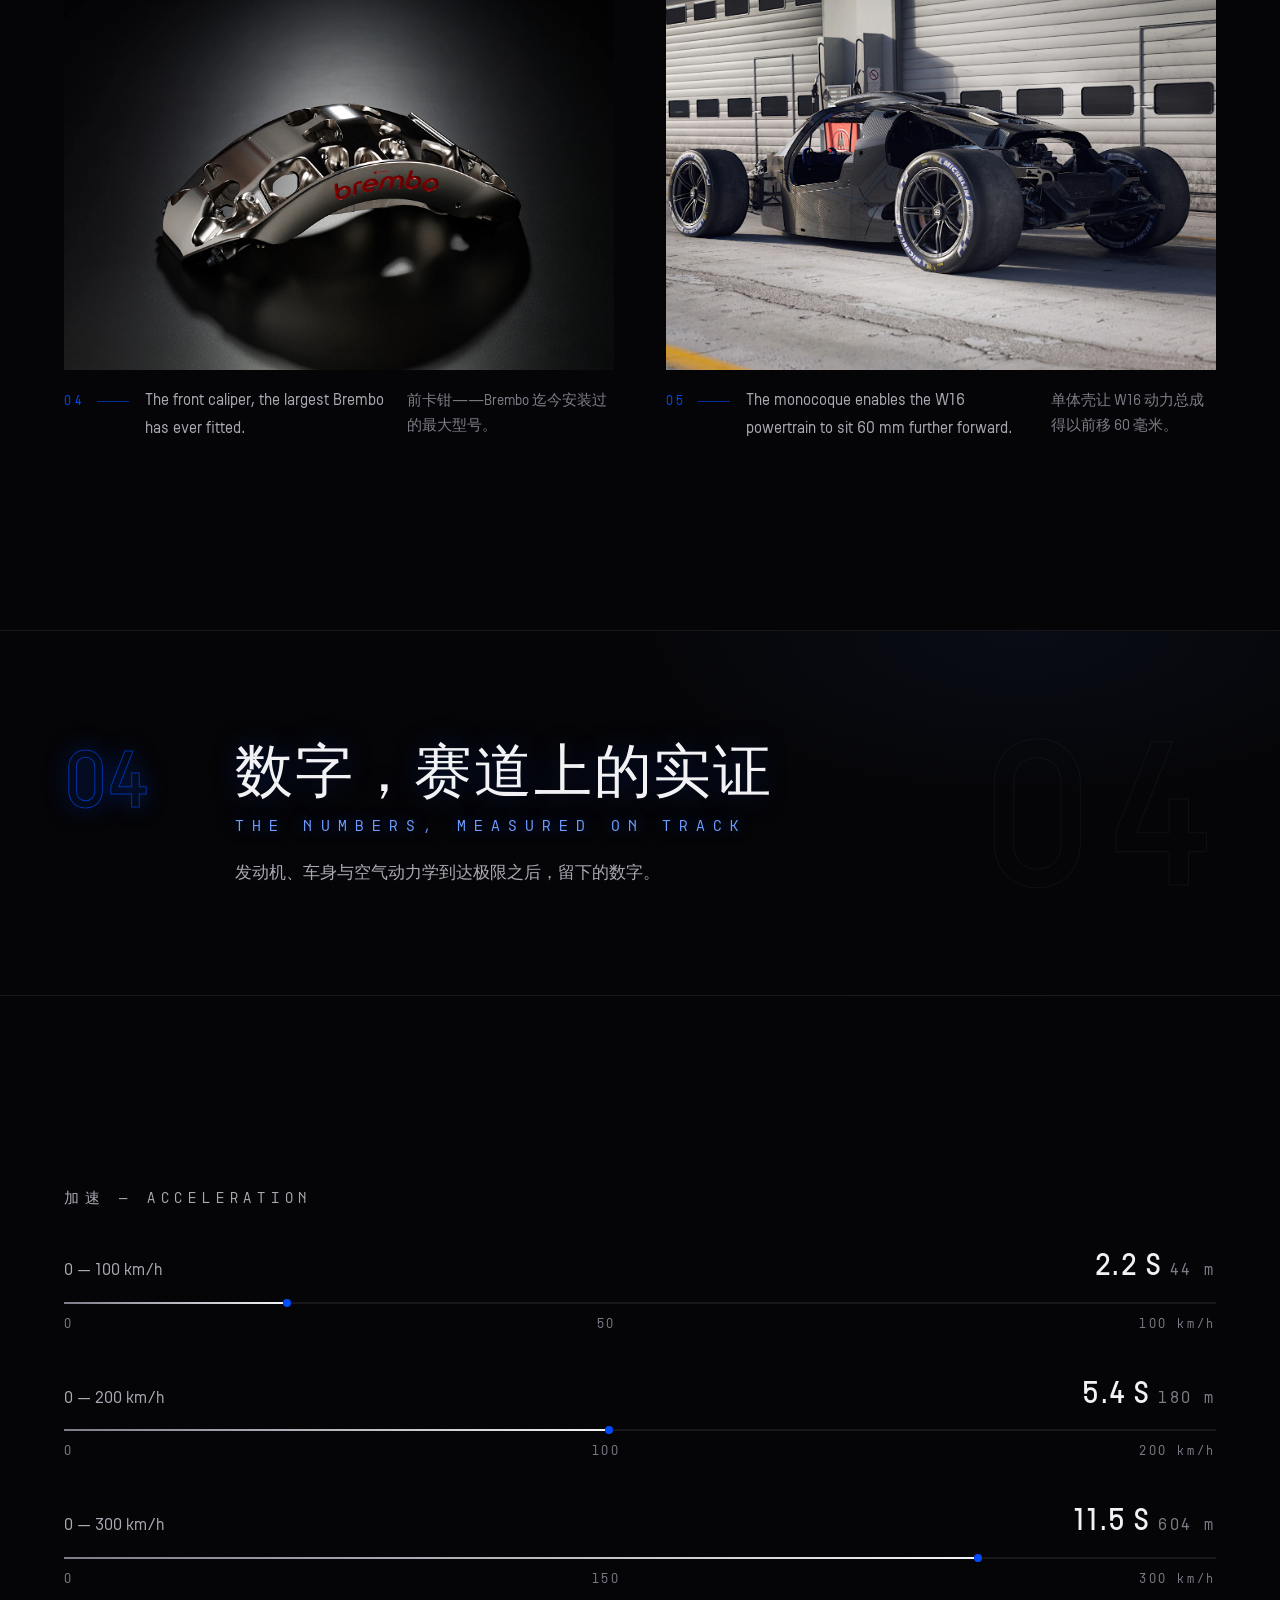
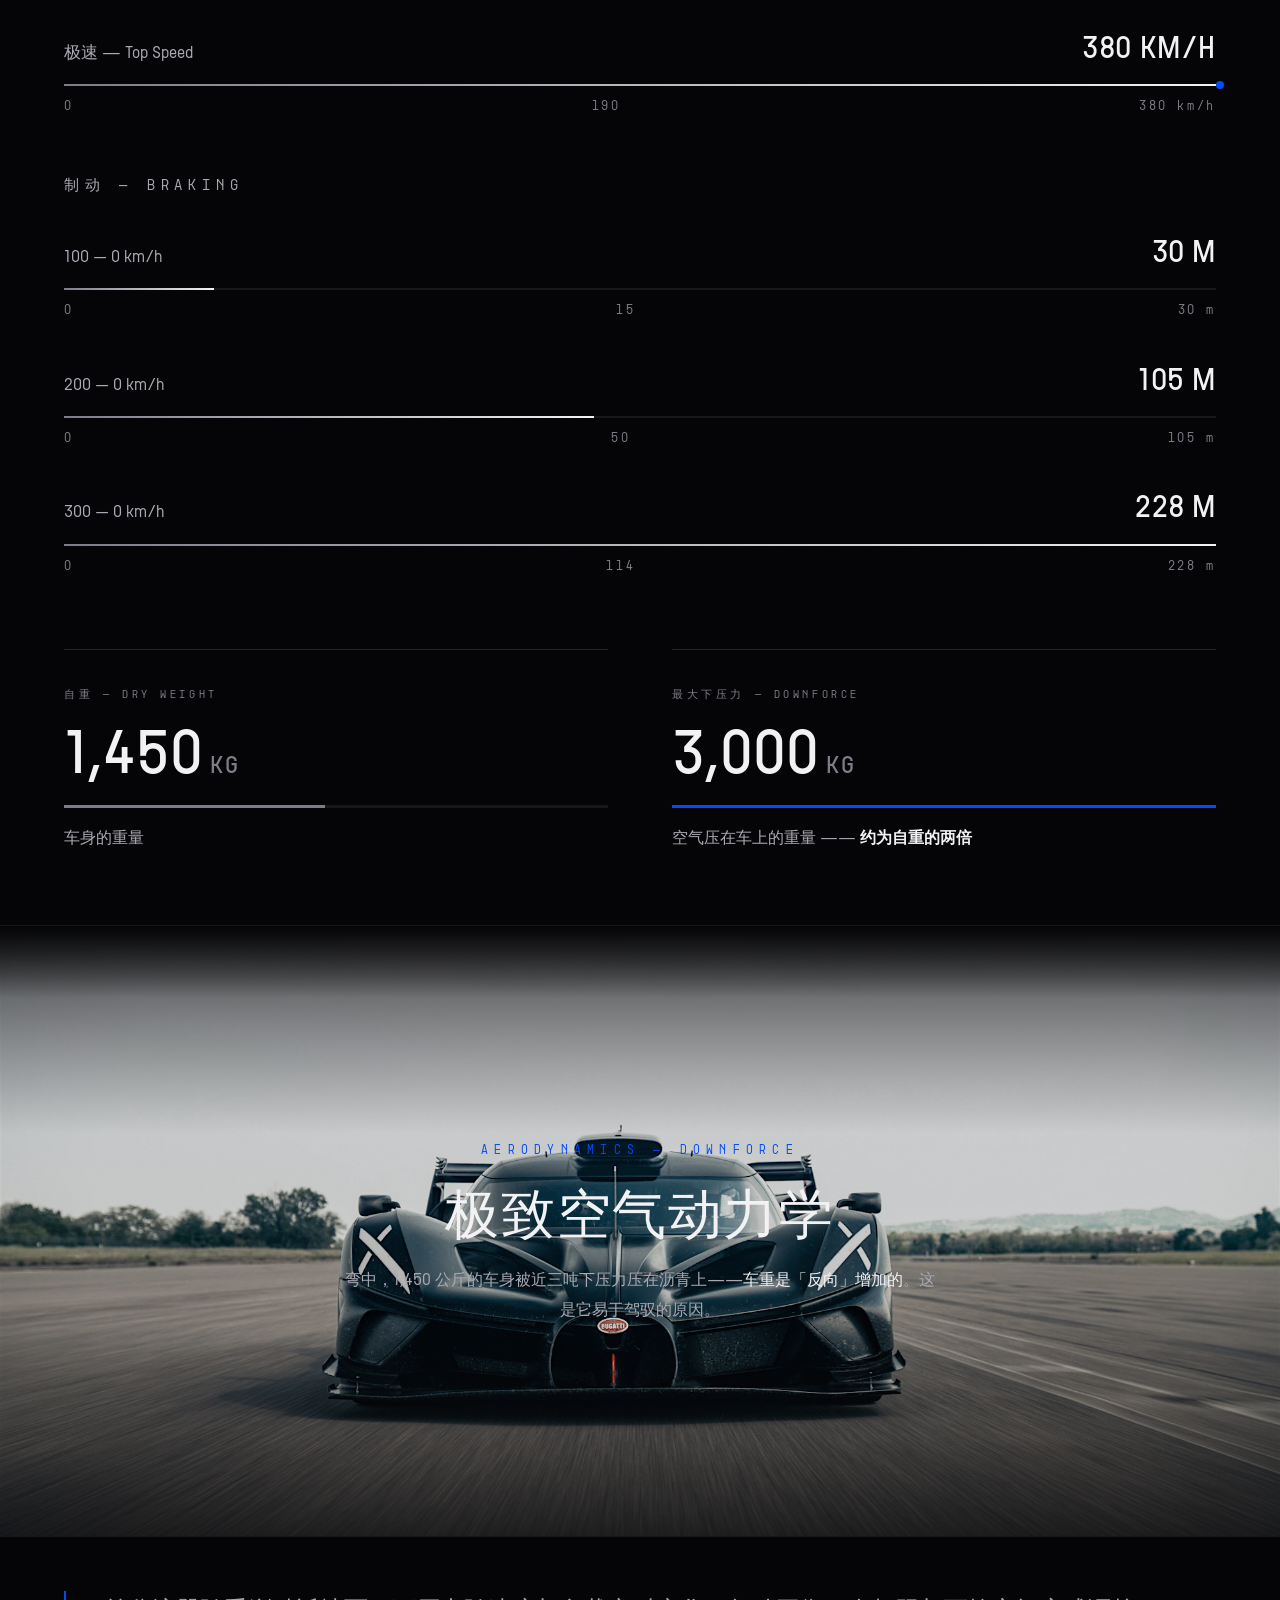
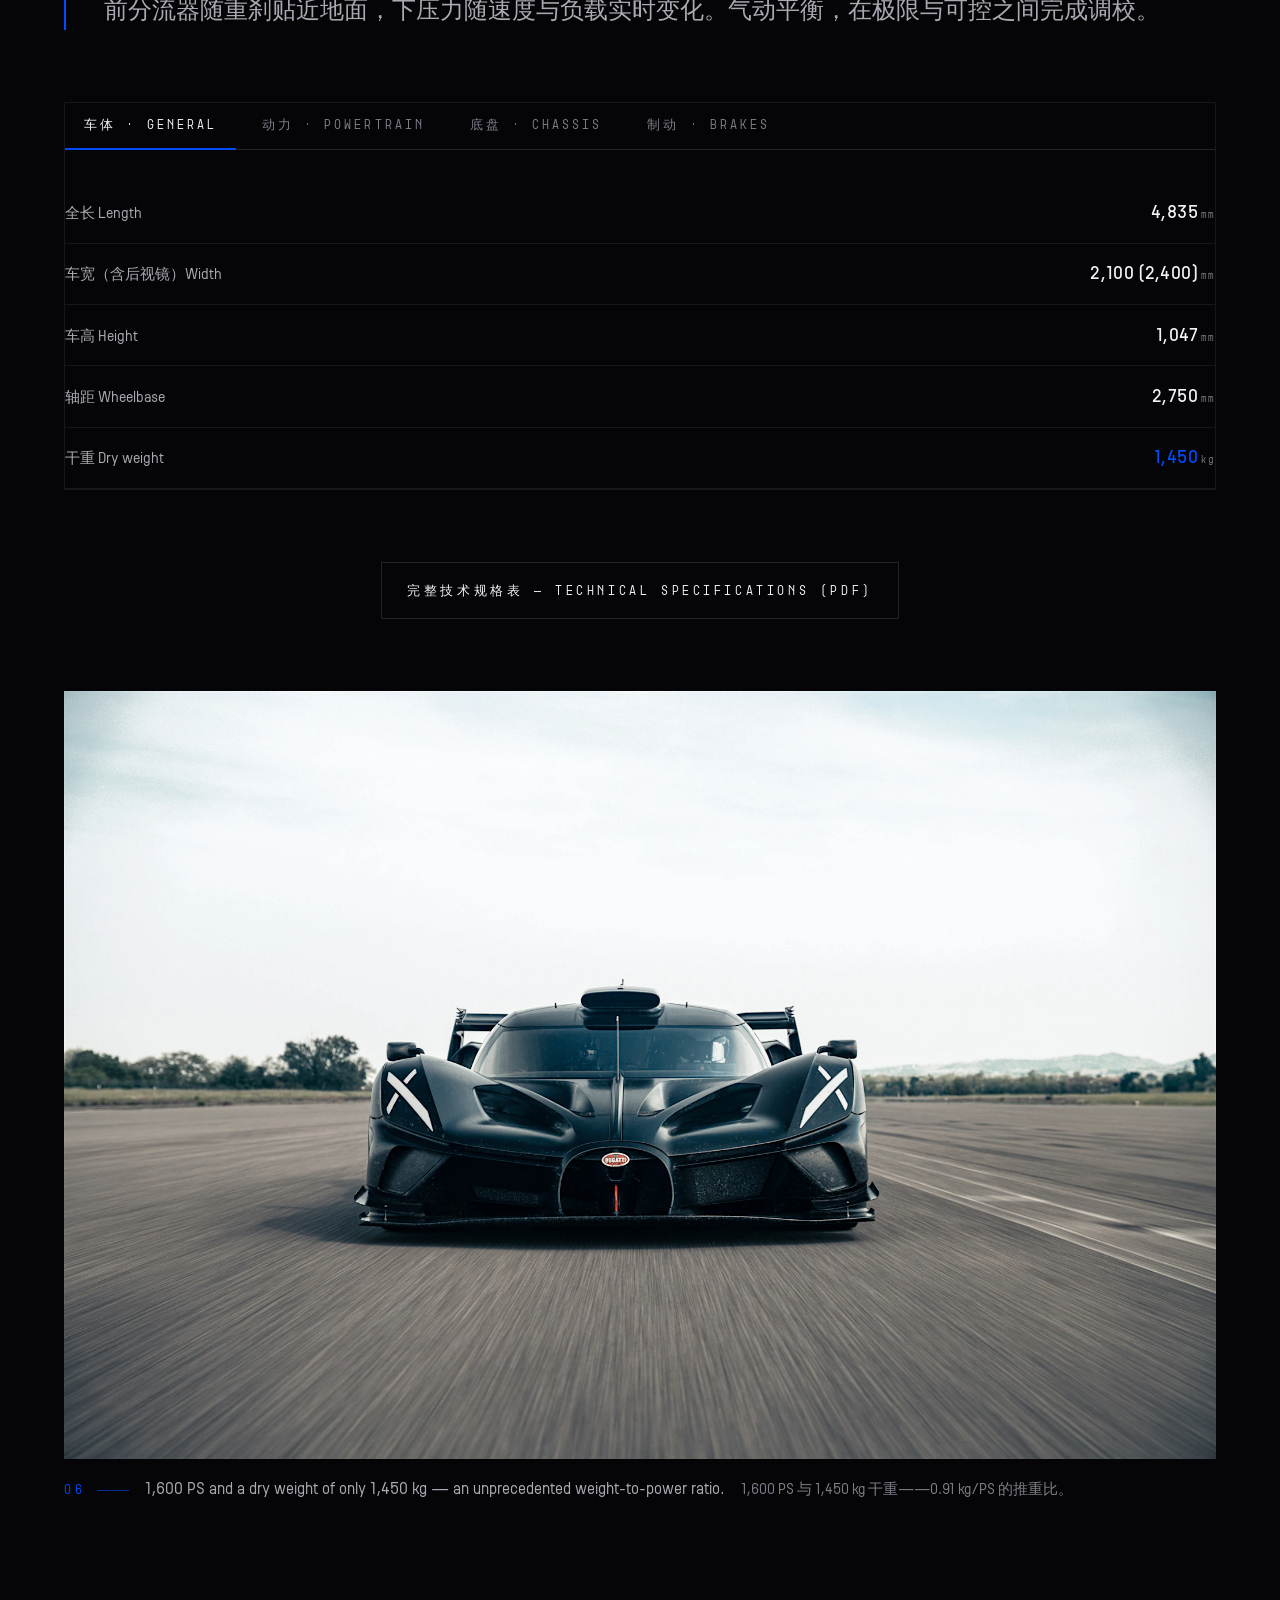
==== commit 548747ce: "hero 下方新增 HYPERCAR.SITE 门户跳转条(中英双语) - index.html / en.html: hero 结束后、第一章前插入 portal-bar 胶囊跳转条   (H 徽标" ====
--- a/index.html
+++ b/index.html
@@ -14,20 +14,7 @@
 <link rel="stylesheet" href="css/style.css">
 <link rel="manifest" href="manifest.json">
 <link rel="icon" href="data:image/svg+xml,%3Csvg xmlns='http://www.w3.org/2000/svg' viewBox='0 0 100 100'%3E%3Crect width='100' height='100' fill='%230b0b0d'/%3E%3Ctext x='50' y='68' font-size='62' text-anchor='middle' fill='%23f4f2ee' font-family='serif'%3EB%3C/text%3E%3C/svg%3E">
-<script>
-/* 海外访客自动进入英文版；用户主动选择过中文则不跳转 */
-(function () {
-  if (localStorage.getItem('bolide-lang') === 'zh') return;
-  fetch('https://ipapi.co/json/')
-    .then(function (r) { return r.json(); })
-    .then(function (d) {
-      if (d && d.country_code && d.country_code !== 'CN') {
-        localStorage.setItem('bolide-lang', 'en');
-        location.replace('en.html');
-      }
-    }).catch(function () {});
-})();
-</script>
+<script src="js/lang-detect.js"></script>
 </head>
 <body>
 
@@ -78,6 +65,18 @@
   </div>
   
 </section>
+
+<!-- ============ HYPERCAR 门户跳转 ============ -->
+<a class="portal-bar" href="https://www.hypercar.site" target="_blank" rel="noopener" aria-label="HYPERCAR.SITE 门户">
+  <span class="portal-bar__rule" aria-hidden="true"></span>
+  <span class="portal-bar__badge" aria-hidden="true">H</span>
+  <span class="portal-bar__name">HYPERCAR.SITE</span>
+  <span class="portal-bar__sep" aria-hidden="true"></span>
+  <span class="portal-bar__text">超跑传奇集合 · 前往门户</span>
+  <i class="portal-bar__arrow" aria-hidden="true">→</i>
+  <span class="portal-bar__rule portal-bar__rule--r" aria-hidden="true"></span>
+</a>
+
 
 <!-- ============ 限量声明 ============ -->
 
--- a/css/style.css
+++ b/css/style.css
@@ -875,10 +875,7 @@
   border-color: rgba(0, 75, 250, 0.5);
 }
 .webcard__media { position: relative; overflow: hidden; background: #0e0e11; }
-.webcard__media video, .webcard__media img {
-  width: 100%; height: 100%; object-fit: cover;
-  min-height: 300px;
-}
+
 .webcard__media .tag {
   position: absolute; top: 1rem; left: 1rem;
   font-family: var(--font-mono); font-size: .6rem;
@@ -1028,7 +1025,7 @@
 @media (max-width: 900px) {
   .webcard, .webcard--flip { grid-template-columns: 1fr; }
   .webcard--flip .webcard__body { order: 0; }
-  .webcard__media video, .webcard__media img { min-height: 220px; }
+  
   .dcards, .hcards { grid-template-columns: 1fr; }
   .stats { grid-template-columns: repeat(2, 1fr); }
   .chapter-break__inner { grid-template-columns: 1fr; gap: 1rem; }
@@ -1841,11 +1838,7 @@
 }
 
 /* webcard 视频统一 16:9 */
-.webcard__media video {
-  width: 100%;
-  aspect-ratio: 16 / 9;
-  object-fit: cover;
-}
+
 
 /* facts/stat 也统一卡片化 */
 .fact, .stat {
@@ -1946,3 +1939,135 @@
   text-shadow: 0 0 12px rgba(0, 75, 250, 0.2);
 }
 .chapter-break__meta span, .chapter-break__meta a { color: #6f9dff; }
+
+/* ============================================================
+   v22 移动端视频修复 — 消除右侧黑边
+   ============================================================ */
+video {
+  display: block;
+  max-width: 100%;
+}
+
+/* 全屏/章节背景视频：确保 cover 裁剪、无溢出 */
+.hero__media video,
+.chapter-video video,
+.videostrip video {
+  position: absolute;
+  inset: 0;
+  width: 100%;
+  height: 100%;
+  object-fit: cover;
+  object-position: center;
+  min-width: 100%;
+  min-height: 100%;
+}
+
+/* webcard 视频：容器固定比例，视频 cover 填满（修复手机黑边） */
+.webcard__media {
+  position: relative;
+  overflow: hidden;
+  background: #0e0e11;
+  aspect-ratio: 16 / 9;
+}
+.webcard__media video,
+.webcard__media img {
+  display: block;
+  width: 100%;
+  height: 100%;
+  object-fit: cover;
+  object-position: center;
+}
+.webcard__media video {
+  position: absolute;
+  inset: 0;
+}
+/* 桌面保持原高度（min-height 300px 由旧规则提供） */
+
+/* 移动端：视频容器高度由比例决定，避免 min-height 拉伸 */
+@media (max-width: 900px) {
+  
+  .webcard__media { aspect-ratio: 16 / 9; }
+  .hero__media video { min-height: 100svh; }
+}
+
+/* ============================================================
+   v22b 视频黑边加固 — Safari/WebView 兼容
+   ============================================================ */
+video::-webkit-media-controls { }
+video {
+  /* 确保 iOS/Safari 上视频不显示固有尺寸黑边 */
+  background: transparent;
+}
+.hero__media, .chapter-video, .videostrip, .webcard__media {
+  /* 视频容器统一裁切 */
+  overflow: hidden;
+}
+
+/* 移动端：chapter-video 高度限制，避免过大拉伸 */
+@media (max-width: 900px) {
+  .chapter-video { min-height: 52vh; }
+}
+/* ---------- HYPERCAR 门户跳转 ---------- */
+.portal-bar {
+  display: flex;
+  align-items: center;
+  gap: 16px;
+  width: fit-content;
+  max-width: calc(100% - 48px);
+  margin: 52px auto 20px;
+  padding: 15px 40px;
+  border: 1.5px solid var(--accent, var(--blue-lux, var(--red, var(--gold))));
+  border-radius: 999px;
+  background: rgba(255, 255, 255, 0.045);
+  color: var(--ink-dim, var(--dim));
+  font-family: var(--font-mono, var(--mono));
+  font-size: 11.5px;
+  letter-spacing: 0.2em;
+  text-decoration: none;
+  transition: border-color .35s, color .35s, background .35s, transform .35s;
+}
+.portal-bar:hover { transform: translateY(-2px); background: rgba(255, 255, 255, 0.09); }
+.portal-bar__rule {
+  width: 36px;
+  height: 1px;
+  flex: none;
+  background: linear-gradient(90deg, transparent, var(--accent, var(--blue-lux, var(--red, var(--gold)))));
+}
+.portal-bar__rule--r { background: linear-gradient(90deg, var(--accent, var(--blue-lux, var(--red, var(--gold)))), transparent); }
+.portal-bar__badge {
+  width: 24px;
+  height: 24px;
+  border-radius: 7px;
+  flex: none;
+  display: grid;
+  place-items: center;
+  background: var(--accent, var(--blue-lux, var(--red, var(--gold))));
+  color: #0b0b0e;
+  font-size: 13px;
+  font-weight: 700;
+  box-shadow: 0 0 14px var(--accent, var(--blue-lux, var(--red, var(--gold))));
+}
+.portal-bar__name {
+  color: var(--accent, var(--blue-lux, var(--red, var(--gold))));
+  font-weight: 700;
+  letter-spacing: 0.24em;
+  white-space: nowrap;
+}
+.portal-bar__sep {
+  width: 1px;
+  height: 16px;
+  flex: none;
+  background: var(--line);
+}
+.portal-bar__text {
+  color: var(--ink-dim, var(--dim));
+  letter-spacing: 0.12em;
+  white-space: nowrap;
+}
+.portal-bar__arrow { font-style: normal; transition: transform .35s; }
+.portal-bar:hover .portal-bar__arrow { transform: translateX(4px); }
+@media (max-width: 720px) {
+  .portal-bar { flex-wrap: wrap; justify-content: center; text-align: center; margin: 30px 20px 14px; padding: 13px 26px; gap: 12px; }
+  .portal-bar__rule { display: none; }
+  .portal-bar__text { white-space: normal; }
+}
